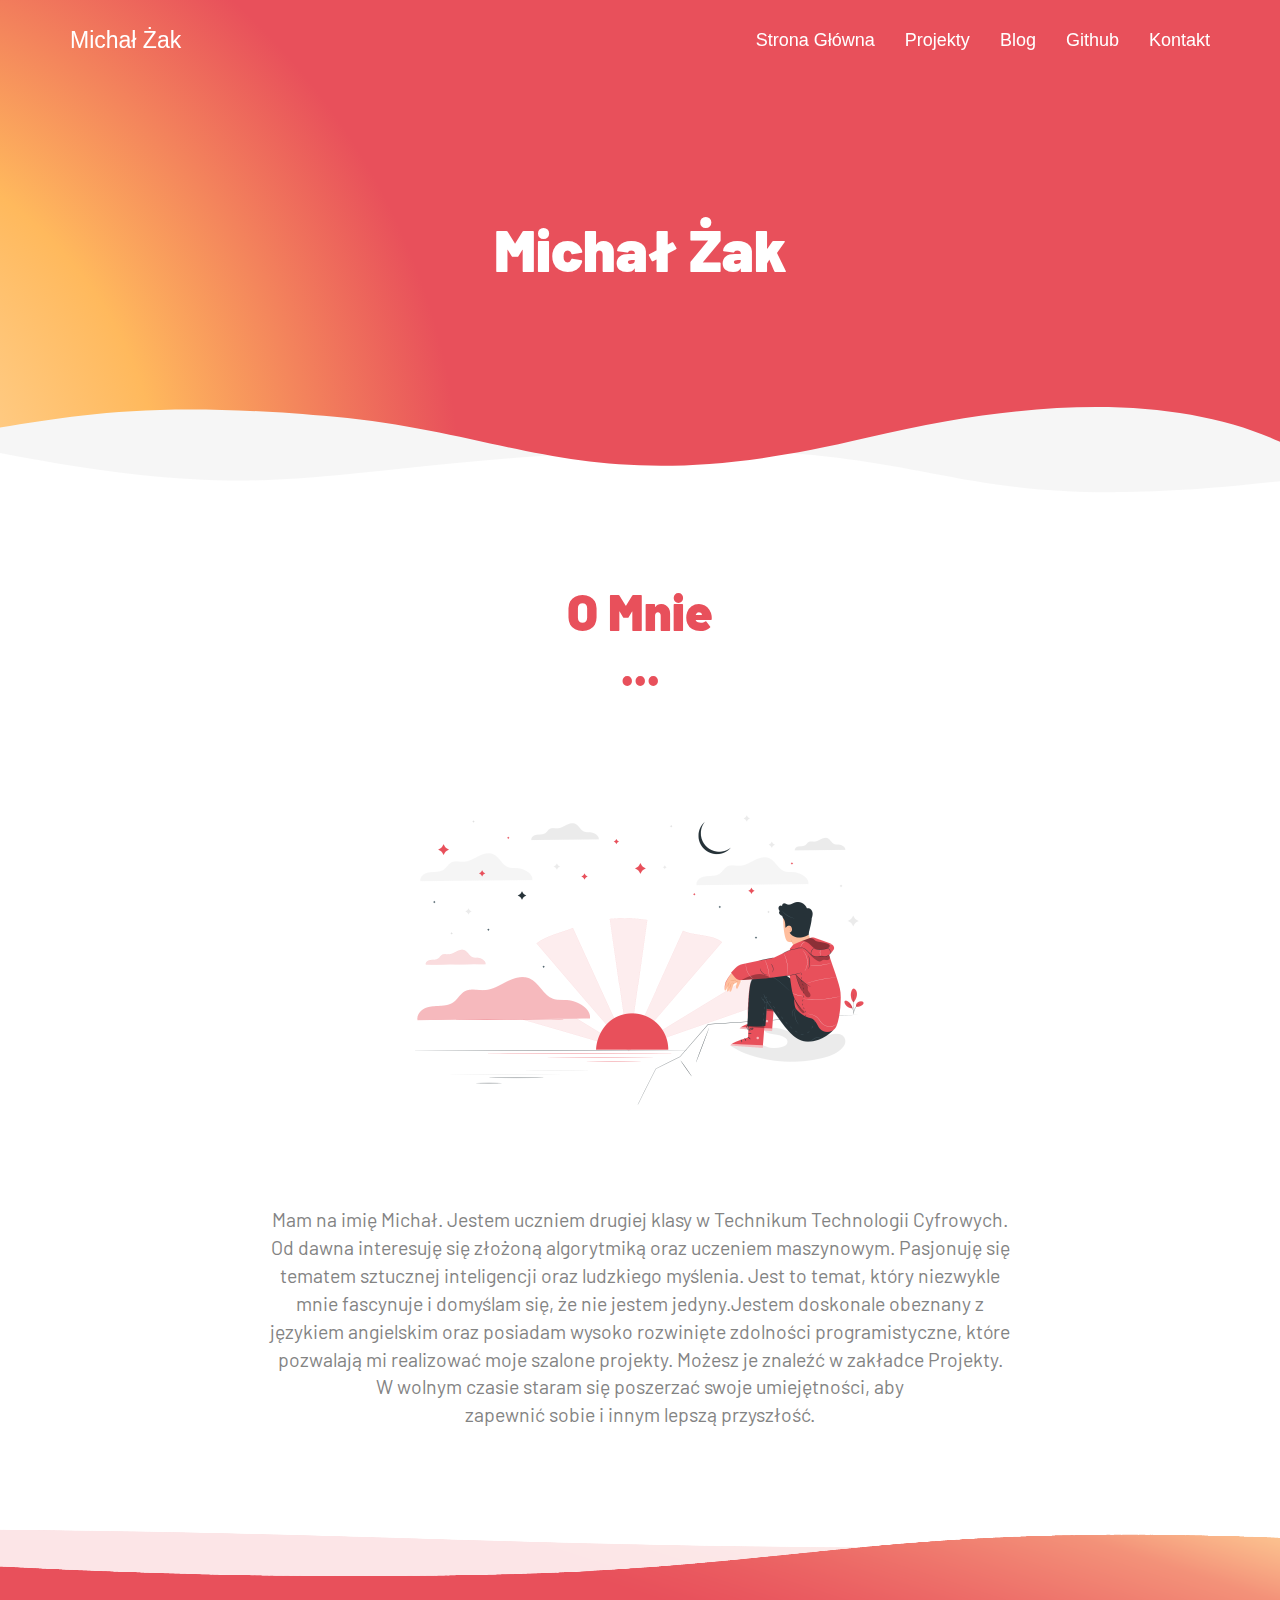
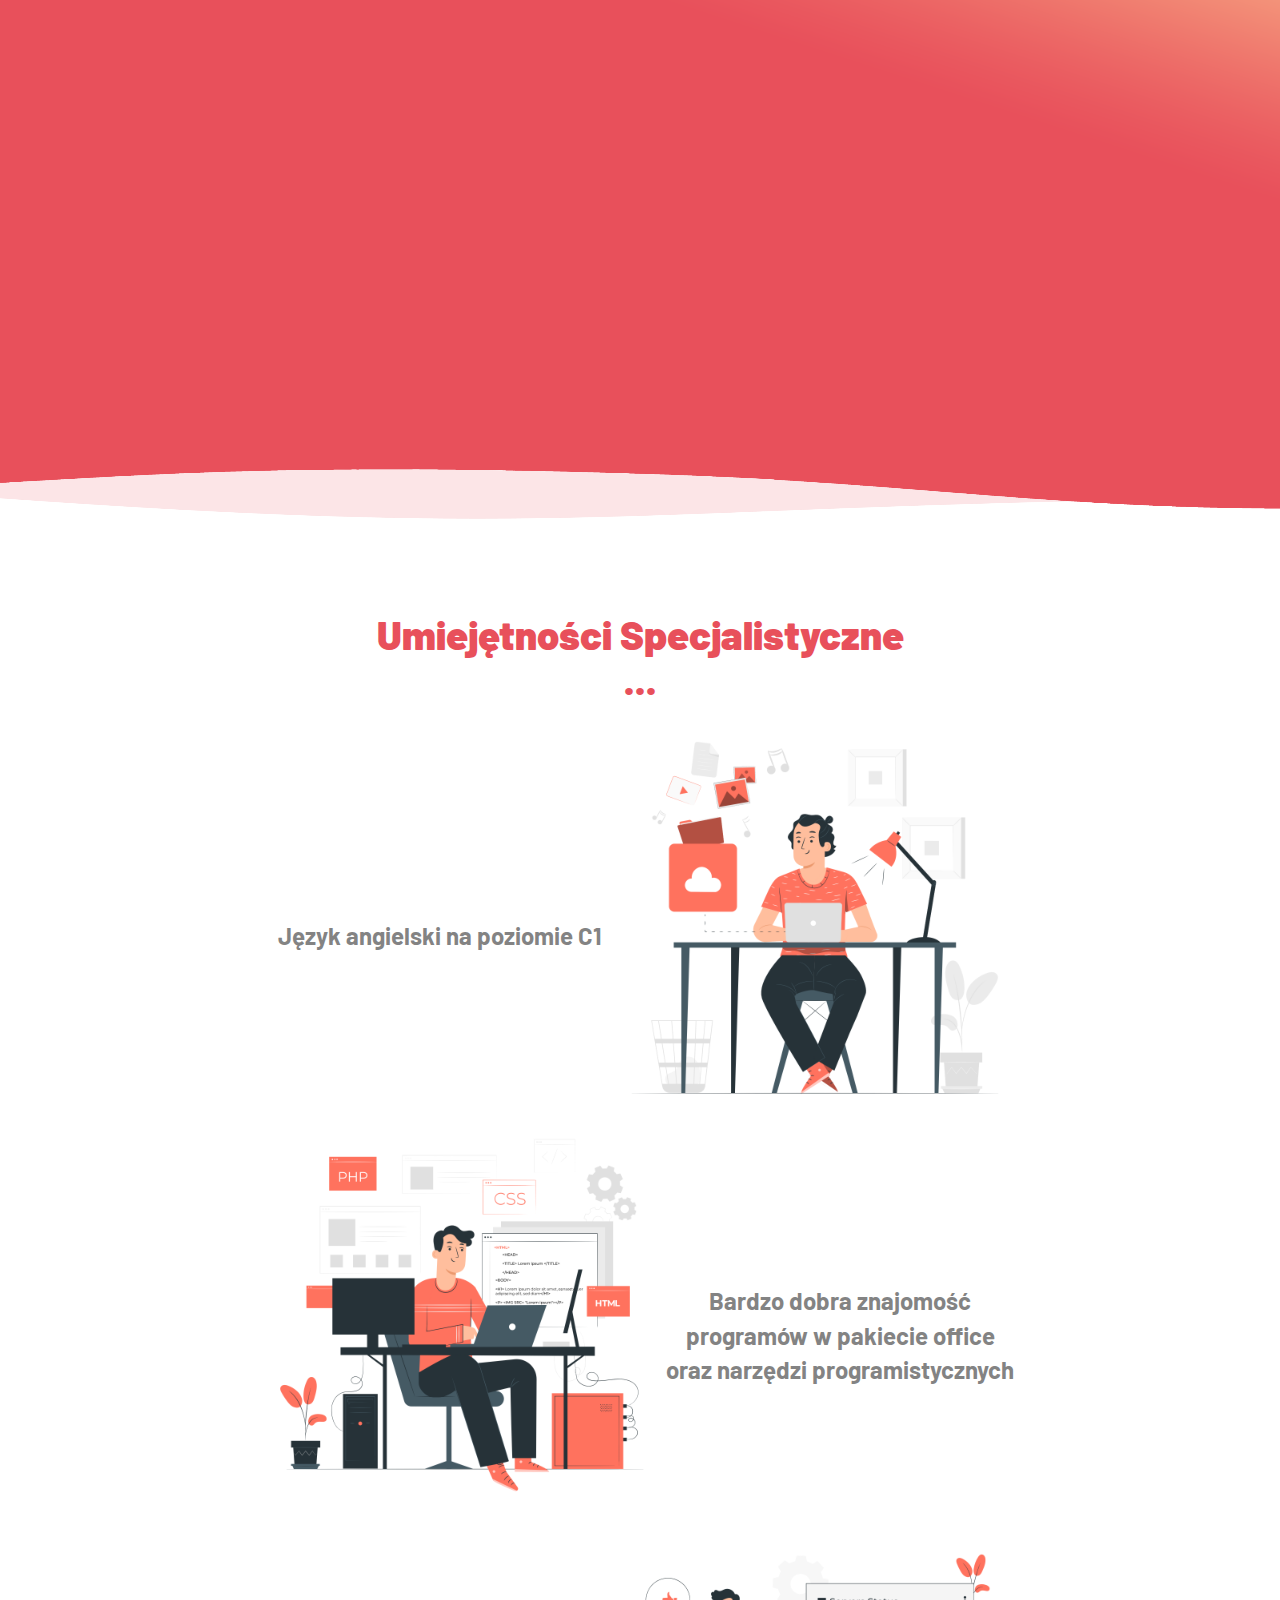
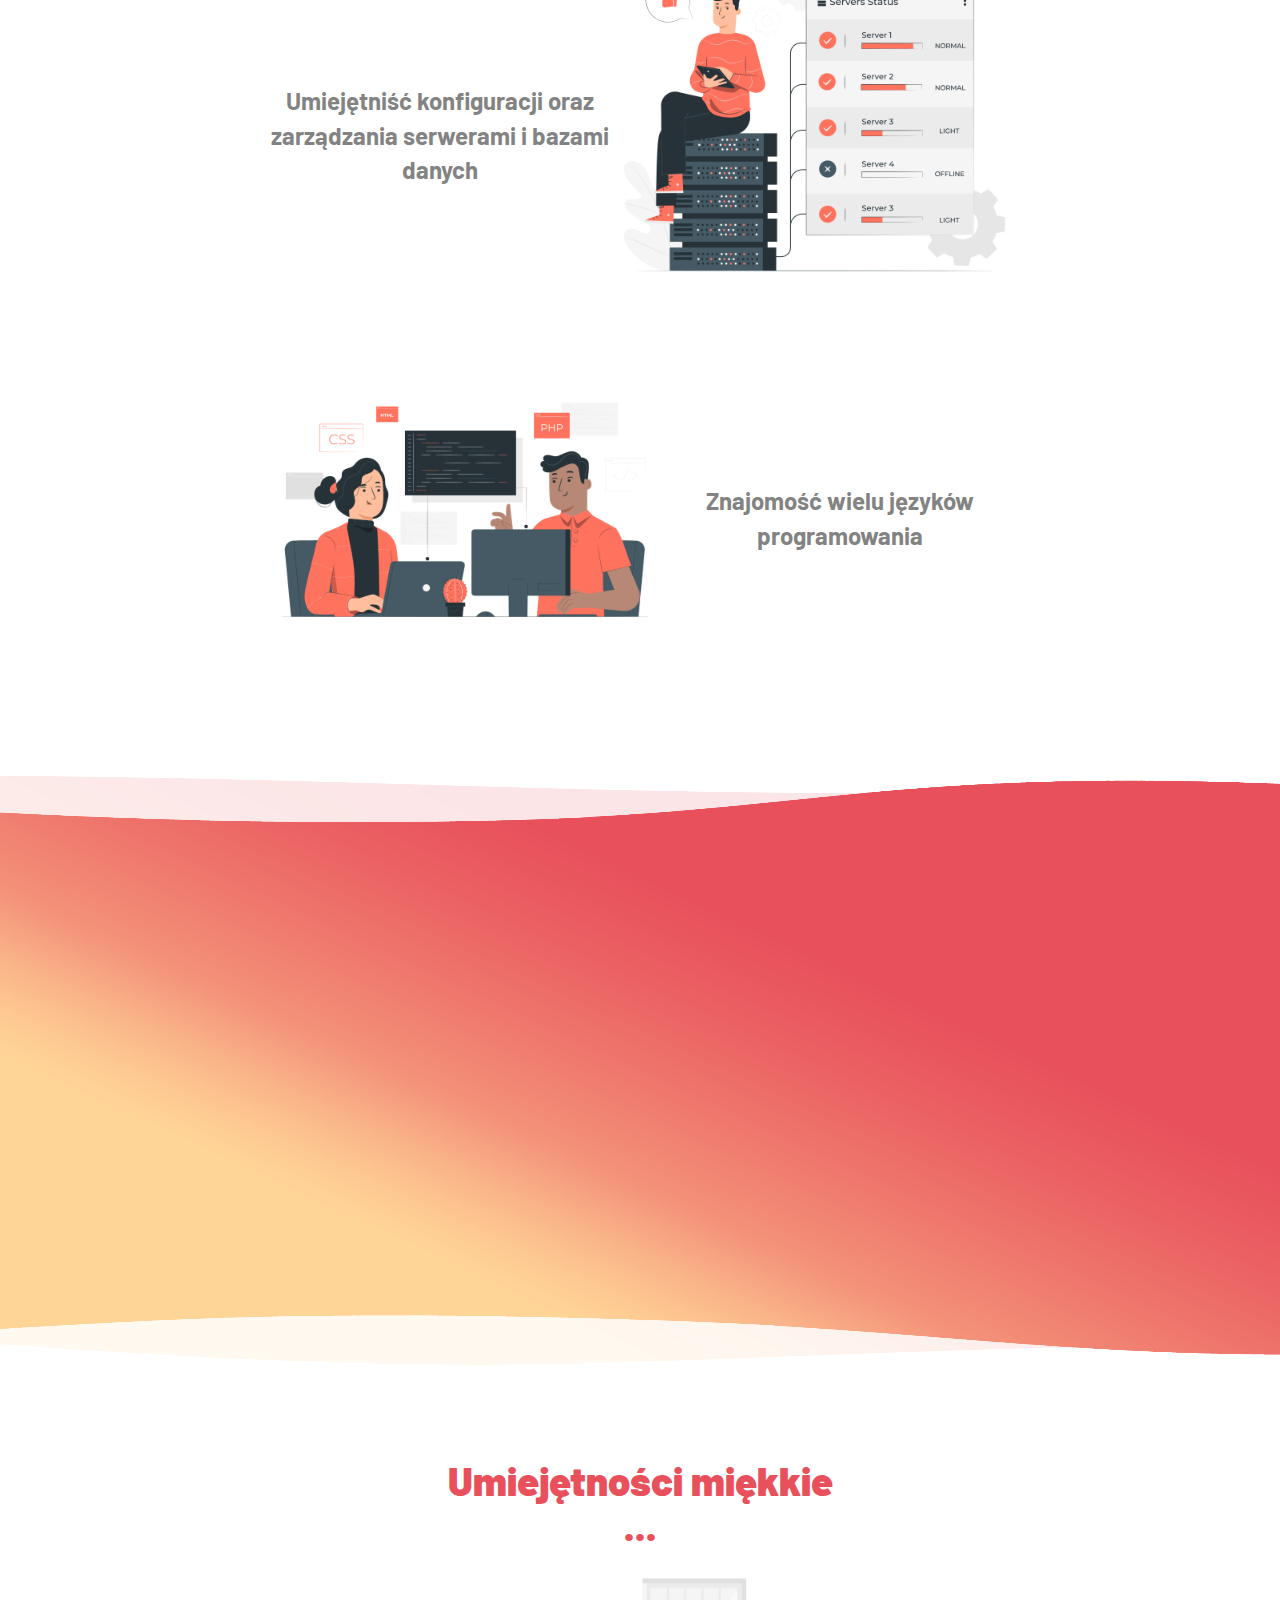
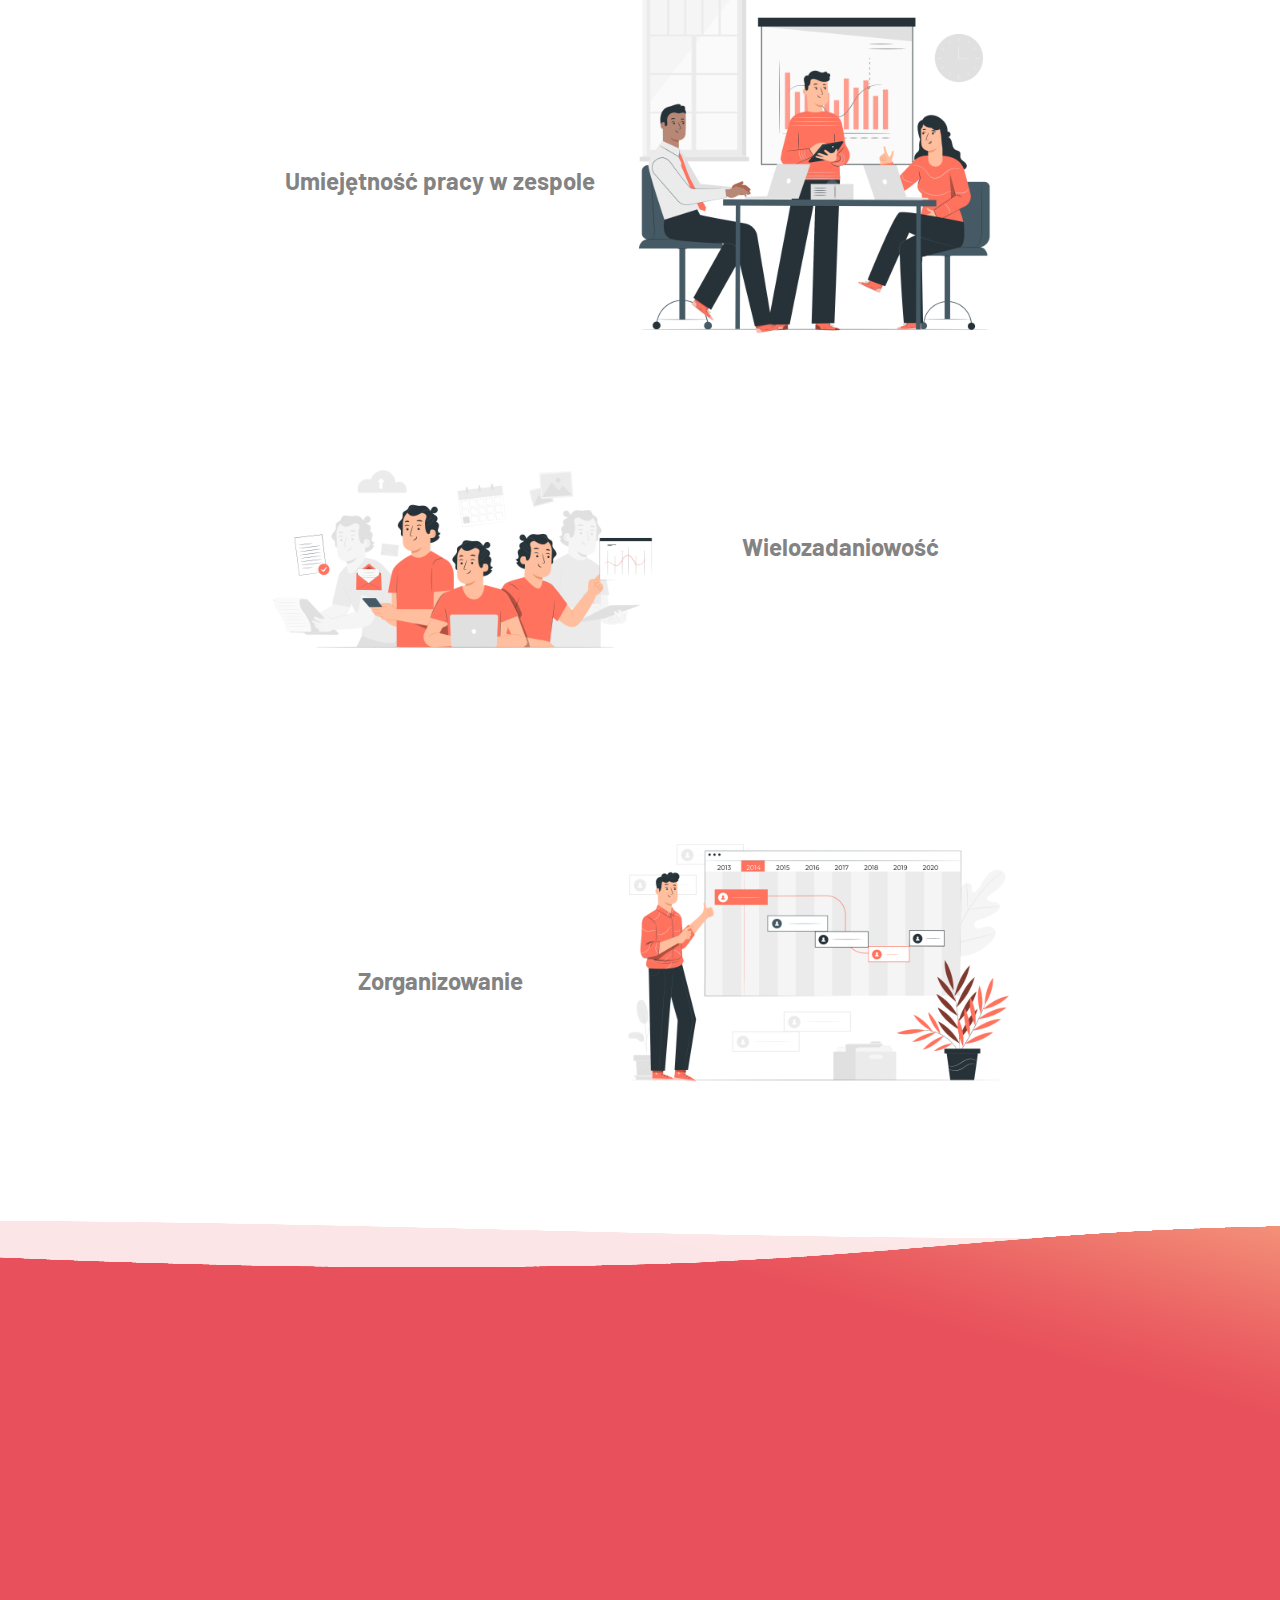
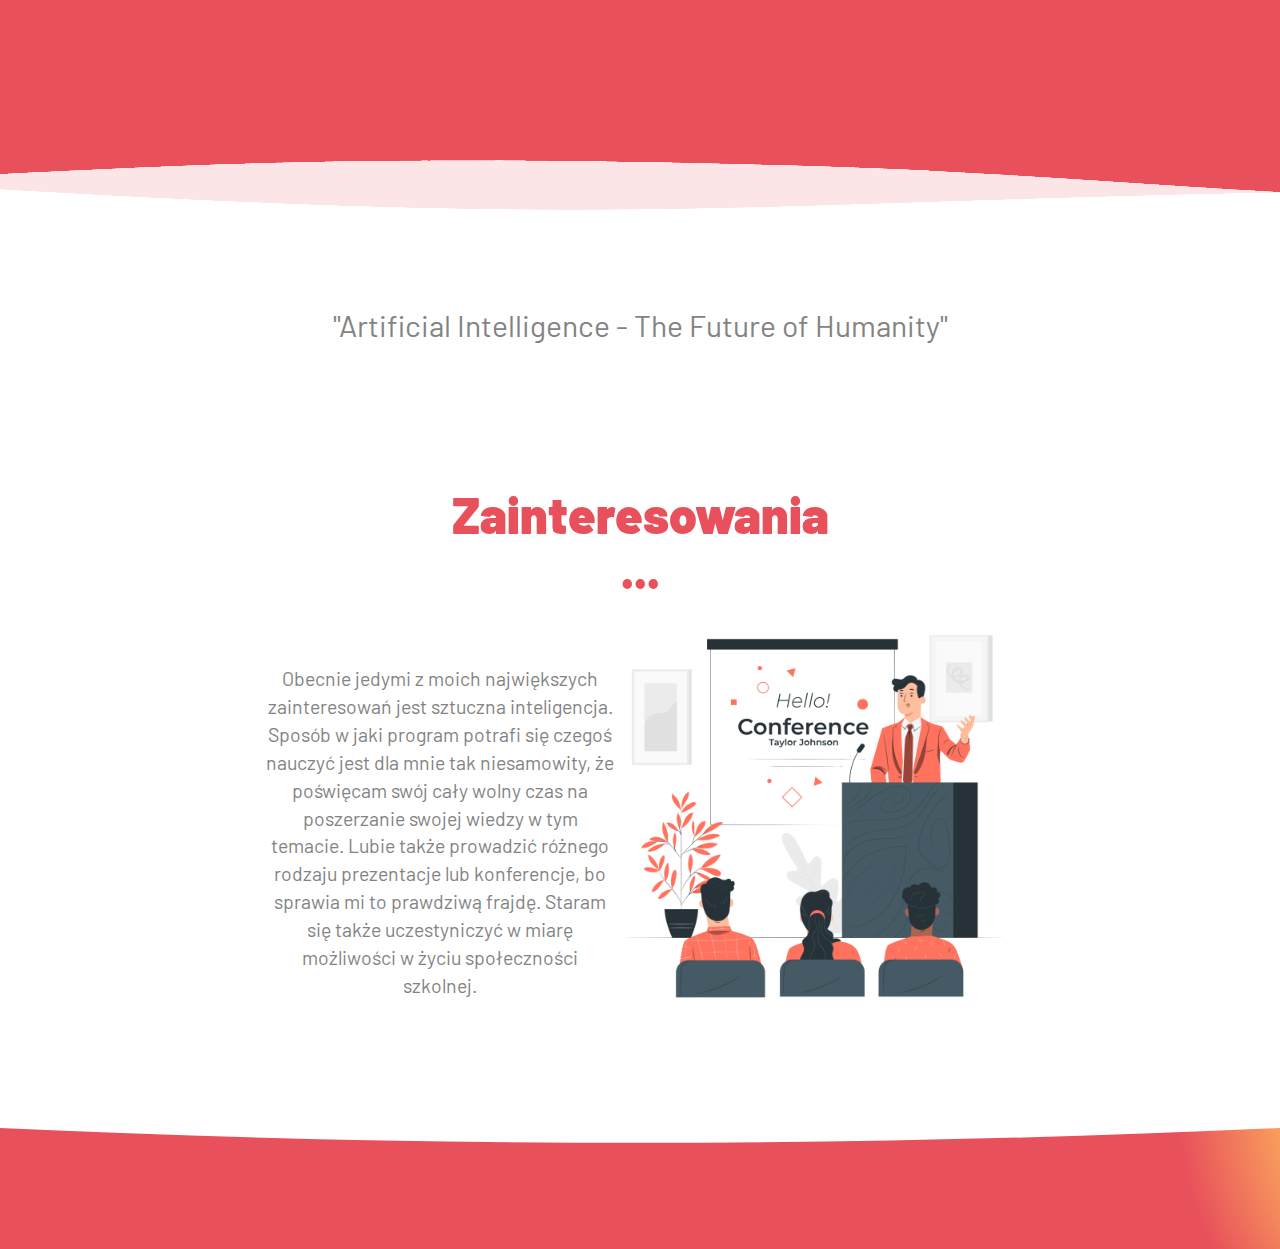
==== index.html @ 535baadd "Website" ====
<!DOCTYPE html>
<html lang = "pl">
  <head>
    <meta charset = "UTF-8">
    <meta content = "Michał Żak" name = "author">
    <meta content = "notranslate" name = "google" />
    <meta content = "description" name = "description">
    <meta content = "IE=edge" http-equiv = "X-UA-Compatible">
    <meta content = "no" name = "msapplication-tap-highlight">
    <meta content = "width=device-width,initial-scale=1" name = "viewport"> 
    
    <link rel = "stylesheet" href = "">
    <link rel = "icon" href = "./assets/ICON.png">
    <link rel = "stylesheet" href = "./Styles.css" >

    <title>Michał Żak</title>
  </head>

  <body> 
    <header>
      <nav class = "navbar navbar-default active"> 
        <div class = "container"> <div class = "navbar-header"> <a class = "navbar-brand" href = "./index.html">Michał Żak</a> </div>
          <div class = "collapse navbar-collapse" id = "navbar-collapse">
            <ul class = "nav navbar-nav navbar-right">
              <li><a href = "./index.html">Strona Główna</a></li>
              <li><a href = "./projects.html">Projekty</a></li>              
              <li><a href = "./blog.html">Blog</a></li>
              <li><a href = "https://github.com/MichalZak17">Github</a></li>
              <li><a href = "./contact.html">Kontakt</a></li>
            </ul>
          </div> 
        </div>
      </nav>
    </header>

    <div class = "hero-full-container background-image-container white-text-container">
      <div class = "container">
        <div class = "row">
          <div class = "col-xs-12">
            <h1 style = "font-family:barlow; font-style:light;">Michał Żak</h1>          
          </div>
        </div>
      </div>
    </div>

    <div class = "section-container">
      <div class = "container">
        <div class = "row">
          <div class = "col-xs-12 col-md-8 col-md-offset-2">
            <div class = "text-center">
              <h2 style = "font-family:barlow; font-size:50px;">O Mnie</h2>

                <img align = "center" height="500" width = "500" src = "./assets/IMG-04.png">

              <p style = "font-family:barlow; font-size:19.5px;">
                Mam na imię Michał. Jestem uczniem drugiej klasy w Technikum Technologii Cyfrowych. 
                Od dawna interesuję się złożoną algorytmiką oraz uczeniem maszynowym. Pasjonuję się
                tematem sztucznej inteligencji oraz ludzkiego myślenia. Jest to temat, który niezwykle
                mnie fascynuje i domyślam się, że nie jestem jedyny.Jestem doskonale obeznany z językiem 
                angielskim oraz posiadam wysoko rozwinięte zdolności programistyczne, które pozwalają mi
                realizować moje szalone projekty. Możesz je znaleźć w zakładce Projekty.
                <br>W wolnym czasie staram się poszerzać swoje umiejętności, aby<br>zapewnić sobie i innym
                lepszą przyszłość.
              </p><br>
              
            </div>
          </div>
        </div>
      </div>
    </div>

    <img height="600" width = "2500"  src = "./assets/IMG-15.png">

    <div class = "section-container">
      <div class = "container">
        <div class = "row">
          <div class = "col-xs-12 col-md-8 col-md-offset-2">
            <div class = "text-center">
              <h2 style = "font-family:barlow; font-size:40px;">Umiejętności Specjalistyczne</h2>
              <img align = "right" height="400" width = "400" src = "./assets/IMG-06.png">
              <p align = "center" style = "font-family:barlow; font-size:24px;"> <br><br><br><br><br><br><b>Język angielski na poziomie C1</b></p>

              <img align = "left" height="400" width = "400" src = "./assets/IMG-07.png">
              <p align = "center" style = "font-family:barlow; font-size:24px;"> <br><br><br><br><br><br><br><br><br><b>Bardzo dobra znajomość
                programów w pakiecie office oraz narzędzi programistycznych</b></p>    

              <img align = "right" height="400" width = "400" src = "./assets/IMG-08.png">
              <p align = "center" style = "font-family:barlow; font-size:24px;"> <br><br><br><br><br><br><br><br><b>
                Umiejętniść konfiguracji oraz zarządzania serwerami i bazami danych</b></p>  

              <img align = "left" height="400" width = "400" src = "./assets/IMG-09.png">
              <p align = "center" style = "font-family:barlow; font-size:24px;"> <br><br><br><br><br><br><br><br><b>
                Znajomość wielu języków programowania</b></p> 
            </div>
          </div>
        </div>
      </div>
    </div>

    <img height="600" width = "2500"  src = "./assets/IMG-14.png">

    <div class = "section-container">
      <div class = "container">
        <div class = "row">
          <div class = "col-xs-12 col-md-8 col-md-offset-2">
            <div class = "text-center">
              <h2 style = "font-family:barlow; font-size:40px;">Umiejętności miękkie</h2>
              <img align = "right" height="400" width = "400" src = "./assets/IMG-10.png">
              <p align = "center" style = "font-family:barlow; font-size:24px;"> <br><br><br><br><br><br><b>Umiejętność pracy w zespole</b></p>

              <img align = "left" height="400" width = "400" src = "./assets/IMG-11.png">
              <p align = "center" style = "font-family:barlow; font-size:24px;"> <br><br><br><br><br><br><br><br><br><b>Wielozadaniowość</b></p>    

              <img align = "right" height="400" width = "400" src = "./assets/IMG-12.png">
              <p align = "center" style = "font-family:barlow; font-size:24px;"> <br><br><br><br><br><br><br><br><br><br><br><b>
                Zorganizowanie</b></p>
            </div>
          </div>
        </div>
      </div>
    </div>


  <img height="600" width = "3000"  src = "./assets/IMG-15.png">
<!--
  <div class = "section-container">
    <div class = "container">
      <div class = "row">      
          <div class = "col-xs-12">
            
            <div id = "carousel-example-generic" class = "carousel carousel-fade slide" data-ride = "carousel">                
                <div class = "carousel-inner" role = "listbox">
                    <div class = "item">
                        <img class = "img-responsive" src = "./assets/IMG-01.png" alt = "First slide">
                        <div class = "carousel-caption card-shadow reveal"> <h3 style = "font-family:barlow; font-style:light;">Poradniki</h3>                          
                          <p style = "font-family:barlow; font-style:light;"></p>                          
                          <p style = "font-family:barlow; font-style:light;"> Pozostałe rozwiązania i sposoby dzięki, którym zostały rozwiązane problemy będą się sukcesywnie i regularnie pojawiać w przyszłości. </p>
                          <a style = "font-family:barlow; font-style:light;" href = "./Project.html" class = "btn btn-primary" title = "">
                            Projekt
                          </a>
                        </div>
                    </div>
                    <div class = "item active">
                        <img class="img-responsive" src = "./assets/IMG-02.png" alt = "Second slide">
                        <div class="carousel-caption card-shadow reveal"> <h3 style = "font-family:barlow; font-style:light;">Status Prac</h3>
                          <p style = "font-family:barlow; font-style:light;">
                            Aby umożliwić bierzące sprawdzanie stanu prac nad projektem oraz przyszłe aktualizacje sugeruje wejść w zakładkę Status. Posiada ona wiele wartościowych informacji na temat bierzących prac nad systemem.
                          </p>                          
                          <p style = "font-family:barlow; font-style:light;">
                            We wspomnianej przeze mnie zakładce znajduje się także rozpiska wszystkich aktualizacji, które zostały już wydane jak i przyszłych planowanych.
                          </p>
                          <a style = "font-family:barlow; font-style:light;" href = "./Status.html" class = "btn btn-primary" title = "">
                            Status
                          </a>
                        </div>
                    </div>
                </div>               
            </div>           
          </div>          
        </div>      
    </div>
  </div>
-->
  <p align = "center" style = "font-family:barlow; font-size:30px;"><br><br>"Artificial Intelligence - The Future of Humanity"<br><br></p>

  <div class = "section-container">
    <div class = "container">
      <div class = "row">
        <div class = "col-xs-12 col-md-8 col-md-offset-2">
          <div class = "text-center">
            <h2 style = "font-family:barlow; font-size:50px;">Zainteresowania</h2>

              <img style="float: right;" align = "right" height="400" width = "400" src = "./assets/IMG-17.png">

            <p align = "center" style = "font-family:barlow; font-size:19.5px;">
              <br><br>Obecnie jedymi z moich największych zainteresowań jest sztuczna inteligencja. Sposób
              w jaki program potrafi się czegoś nauczyć jest dla mnie tak niesamowity, że poświęcam
              swój cały wolny czas na poszerzanie swojej wiedzy w tym temacie. Lubie także prowadzić
              różnego rodzaju prezentacje lub konferencje, bo sprawia mi to prawdziwą frajdę. Staram
              się także uczestyniczyć w miarę możliwości w życiu społeczności szkolnej.
              
            </p><br>            
          </div>
        </div>
      </div>
    </div>
  </div>
<!--
  <div class = "section-container">
    <div class = "container text-center">
      <div class = "row section-container-spacer">
        <div class = "col-xs-12 col-md-12">
          <h2 style = "font-family:barlow; font-style:light;">O Autorze</h2>
          
        </div>  
      </div>      
          <img align = "center" height="550" width = "550" src="./assets/IMG-03.png" alt="" class="reveal img-responsive reveal-content image-center">
          <h3 style = "font-family:barlow; font-size:30px;">Michał Żak</h3>
          <h4 style = "font-size:22px;">Developer</h4>
          <p style = "font-family:barlow; font-size:19px;">Nazywam się Michał Żak. Chodzę do Technikum Technologii Cyfrowych, a konkretnie do klasy drugiej o profilu aplikacje mobilne i Internet rzeczy i od bardzo dawna interesuję się złożoną algorytmiką oraz w pełni zautomatyzowanym uczeniem maszynowym oraz sztuczną inteligencją w pełnym tego słowa znaczeniu. Jest to temat, który niezwykle mnie fascynuje i domyślam się, że nie jestem jedyny.</p>
          
    </div>
  </div>
-->
<script>
  document.addEventListener("DOMContentLoaded", function (event) {
    navbarFixedTopAnimation();
  });
</script>

<footer class="footer-container white-text-container">
  <div class="container">
    <div class="row">     
      <div class="col-xs-12">

        <div class="row">
          <div class="col-xs-12 col-sm-7">            
            </div>
          </div>
        </div>    
      </div>
    </div>
</footer>

<script>
  document.addEventListener("DOMContentLoaded", function (event) {
    navActivePage();
    scrollRevelation('.reveal');
  });
</script> <script type="text/javascript" src="./Scripts.js"></script></body>
</html>
---- Styles.css ----
@import url(https://fonts.googleapis.com/css2?family=Barlow&display=swap);/*!
 * Bootstrap v3.3.7 (http://getbootstrap.com)
 * Copyright 2011-2016 Twitter, Inc.
 * Licensed under MIT (https://github.com/twbs/bootstrap/blob/master/LICENSE)
 */
/*! normalize.css v3.0.3 | MIT License | github.com/necolas/normalize.css */html{font-family:sans-serif;-ms-text-size-adjust:100%;-webkit-text-size-adjust:100%}body{margin:0}article,aside,details,figcaption,figure,footer,header,hgroup,main,menu,nav,section,summary{display:block}audio,canvas,progress,video{display:inline-block;vertical-align:baseline}audio:not([controls]){display:none;height:0}[hidden],template{display:none}a{background-color:transparent}a:active,a:hover{outline:0}abbr[title]{border-bottom:1px dotted}b,strong{font-weight:700}dfn{font-style:italic}h1{font-size:2em;margin:.67em 0}mark{background:#ff0;color:#000}small{font-size:80%}sub,sup{font-size:75%;line-height:0;position:relative;vertical-align:baseline}sup{top:-.5em}sub{bottom:-.25em}img{border:0}svg:not(:root){overflow:hidden}figure{margin:1em 40px}hr{box-sizing:content-box;height:0}pre{overflow:auto}code,kbd,pre,samp{font-family:monospace,monospace;font-size:1em}button,input,optgroup,select,textarea{color:inherit;font:inherit;margin:0}button{overflow:visible}button,select{text-transform:none}button,html input[type=button],input[type=reset],input[type=submit]{-webkit-appearance:button;cursor:pointer}button[disabled],html input[disabled]{cursor:default}button::-moz-focus-inner,input::-moz-focus-inner{border:0;padding:0}input{line-height:normal}input[type=checkbox],input[type=radio]{box-sizing:border-box;padding:0}input[type=number]::-webkit-inner-spin-button,input[type=number]::-webkit-outer-spin-button{height:auto}input[type=search]{-webkit-appearance:textfield;box-sizing:content-box}input[type=search]::-webkit-search-cancel-button,input[type=search]::-webkit-search-decoration{-webkit-appearance:none}fieldset{border:1px solid silver;margin:0 2px;padding:.35em .625em .75em}textarea{overflow:auto}optgroup{font-weight:700}table{border-collapse:collapse;border-spacing:0}td,th{padding:0}

/*! Source: https://github.com/h5bp/html5-boilerplate/blob/master/src/css/main.css */@media print{*,:after,:before{background:transparent!important;color:#000!important;box-shadow:none!important;text-shadow:none!important}a,a:visited{text-decoration:underline}a[href]:after{content:" (" attr(href) ")"}abbr[title]:after{content:" (" attr(title) ")"}a[href^="#"]:after,a[href^="javascript:"]:after{content:""}blockquote,pre{border:1px solid #999;page-break-inside:avoid}thead{display:table-header-group}img,tr{page-break-inside:avoid}img{max-width:100%!important}h2,h3,p{orphans:3;widows:3}h2,h3{page-break-after:avoid}.navbar{display:none}.btn>.caret,.dropup>.btn>.caret{border-top-color:#000!important}.label{border:1px solid #000}.table{border-collapse:collapse!important}.table td,.table th{background-color:#fff!important}.table-bordered td,.table-bordered th{border:1px solid #ddd!important}}*,:after,:before{-webkit-box-sizing:border-box;-moz-box-sizing:border-box;box-sizing:border-box}html{font-size:10px;-webkit-tap-highlight-color:transparent}body{font-family:Hind Siliguri,Helvetica,Arial,sans-serif;font-size:18px;line-height:1.42857;color:#838383;background-color:#fff}button,input,select,textarea{font-family:inherit;font-size:inherit;line-height:inherit}a{color:#e8505b;text-decoration:none}a:focus,a:hover{color:#e8505b;text-decoration:underline}a:focus{outline:5px auto -webkit-focus-ring-color;outline-offset:-2px}figure{margin:0}img{vertical-align:middle}.img-responsive{display:block;max-width:100%;height:auto}.img-rounded{border-radius:4px}.img-thumbnail{padding:4px;line-height:1.42857;background-color:#e8505b;border:1px solid #ddd;border-radius:2px;-webkit-transition:all .2s ease-in-out;-o-transition:all .2s ease-in-out;transition:all .2s ease-in-out;display:inline-block;max-width:100%;height:auto}.img-circle{border-radius:50%}hr{margin-top:25px;margin-bottom:25px;border:0;border-top:1px solid #eee}.sr-only{position:absolute;width:1px;height:1px;margin:-1px;padding:0;overflow:hidden;clip:rect(0,0,0,0);border:0}.sr-only-focusable:active,.sr-only-focusable:focus{position:static;width:auto;height:auto;margin:0;overflow:visible;clip:auto}[role=button]{cursor:pointer}.h1,.h2,.h3,.h4,.h5,.h6,h1,h2,h3,h4,h5,h6{font-family:Martel,Times New Roman,Times,serif;font-weight:900;line-height:1.1;color:#e8505b}.h1 .small,.h1 small,.h2 .small,.h2 small,.h3 .small,.h3 small,.h4 .small,.h4 small,.h5 .small,.h5 small,.h6 .small,.h6 small,h1 .small,h1 small,h2 .small,h2 small,h3 .small,h3 small,h4 .small,h4 small,h5 .small,h5 small,h6 .small,h6 small{font-weight:400;line-height:1;color:#777}.h1,.h2,.h3,h1,h2,h3{margin-top:25px;margin-bottom:12.5px}.h1 .small,.h1 small,.h2 .small,.h2 small,.h3 .small,.h3 small,h1 .small,h1 small,h2 .small,h2 small,h3 .small,h3 small{font-size:65%}.h4,.h5,.h6,h4,h5,h6{margin-top:12.5px;margin-bottom:12.5px}.h4 .small,.h4 small,.h5 .small,.h5 small,.h6 .small,.h6 small,h4 .small,h4 small,h5 .small,h5 small,h6 .small,h6 small{font-size:75%}.h1,h1{font-size:59px}.h2,h2{font-size:31px}.h3,h3{font-size:24px}.h4,.h5,h4,h5{font-size:18px}.h6,h6{font-size:16px}p{margin:0 0 12.5px}.lead{margin-bottom:25px;font-size:20px;font-weight:300;line-height:1.4}@media (min-width:768px){.lead{font-size:27px}}.small,small{font-size:77%}.mark,mark{background-color:#fcf8e3;padding:.2em}.text-left{text-align:left}.text-right{text-align:right}.text-center{text-align:center}.text-justify{text-align:justify}.text-nowrap{white-space:nowrap}.text-lowercase{text-transform:lowercase}.initialism,.text-uppercase{text-transform:uppercase}.text-capitalize{text-transform:capitalize}.text-muted{color:#777}.text-primary{color:#e8505b}a.text-primary:focus,a.text-primary:hover{color:#e8505b}.text-success{color:#fff}a.text-success:focus,a.text-success:hover{color:#e6e6e6}.text-info{color:#31708f}a.text-info:focus,a.text-info:hover{color:#245269}.text-warning{color:#8a6d3b}a.text-warning:focus,a.text-warning:hover{color:#66512c}.text-danger{color:#fff}a.text-danger:focus,a.text-danger:hover{color:#e6e6e6}.bg-primary{color:#fff;background-color:#e8505b}a.bg-primary:focus,a.bg-primary:hover{background-color:#e8505b}.bg-success{background-color:#08005f}a.bg-success:focus,a.bg-success:hover{background-color:#04002c}.bg-info{background-color:#d9edf7}a.bg-info:focus,a.bg-info:hover{background-color:#afd9ee}.bg-warning{background-color:#fcf8e3}a.bg-warning:focus,a.bg-warning:hover{background-color:#f7ecb5}.bg-danger{background-color:#ca044b}a.bg-danger:focus,a.bg-danger:hover{background-color:#980338}.page-header{padding-bottom:11.5px;margin:50px 0 25px;border-bottom:1px solid #eee}ol,ul{margin-top:0;margin-bottom:12.5px}ol ol,ol ul,ul ol,ul ul{margin-bottom:0}.list-inline,.list-unstyled{padding-left:0;list-style:none}.list-inline{margin-left:-5px}.list-inline>li{display:inline-block;padding-left:5px;padding-right:5px}dl{margin-top:0;margin-bottom:25px}dd,dt{line-height:1.42857}dt{font-weight:700}dd{margin-left:0}.dl-horizontal dd:after,.dl-horizontal dd:before{content:" ";display:table}.dl-horizontal dd:after{clear:both}@media (min-width:768px){.dl-horizontal dt{float:left;width:160px;clear:left;text-align:right;overflow:hidden;text-overflow:ellipsis;white-space:nowrap}.dl-horizontal dd{margin-left:180px}}abbr[data-original-title],abbr[title]{cursor:help;border-bottom:1px dotted #777}.initialism{font-size:90%}blockquote{padding:12.5px 25px;margin:0 0 25px;font-size:22.5px;border-left:5px solid #eee}blockquote ol:last-child,blockquote p:last-child,blockquote ul:last-child{margin-bottom:0}blockquote .small,blockquote footer,blockquote small{display:block;font-size:80%;line-height:1.42857;color:#777}blockquote .small:before,blockquote footer:before,blockquote small:before{content:"\2014   \A0"}.blockquote-reverse,blockquote.pull-right{padding-right:15px;padding-left:0;border-right:5px solid #eee;border-left:0;text-align:right}.blockquote-reverse .small:before,.blockquote-reverse footer:before,.blockquote-reverse small:before,blockquote.pull-right .small:before,blockquote.pull-right footer:before,blockquote.pull-right small:before{content:""}.blockquote-reverse .small:after,.blockquote-reverse footer:after,.blockquote-reverse small:after,blockquote.pull-right .small:after,blockquote.pull-right footer:after,blockquote.pull-right small:after{content:"\A0   \2014"}address{margin-bottom:25px;font-style:normal;line-height:1.42857}code,kbd,pre,samp{font-family:Menlo,Monaco,Consolas,Courier New,monospace}code{color:#c7254e;background-color:#f9f2f4}code,kbd{padding:2px 4px;font-size:90%;border-radius:2px}kbd{color:#fff;background-color:#333;box-shadow:inset 0 -1px 0 rgba(0,0,0,.25)}kbd kbd{padding:0;font-size:100%;font-weight:700;box-shadow:none}pre{display:block;padding:12px;margin:0 0 12.5px;font-size:17px;line-height:1.42857;word-break:break-all;word-wrap:break-word;color:#333;background-color:#f5f5f5;border:1px solid #ccc;border-radius:2px}pre code{padding:0;font-size:inherit;color:inherit;white-space:pre-wrap;background-color:transparent;border-radius:0}.pre-scrollable{max-height:340px;overflow-y:scroll}.container{margin-right:auto;margin-left:auto;padding-left:15px;padding-right:15px}.container:after,.container:before{content:" ";display:table}.container:after{clear:both}@media (min-width:768px){.container{width:750px}}@media (min-width:992px){.container{width:970px}}@media (min-width:1200px){.container{width:1170px}}.container-fluid{margin-right:auto;margin-left:auto;padding-left:15px;padding-right:15px}.container-fluid:after,.container-fluid:before{content:" ";display:table}.container-fluid:after{clear:both}.row{margin-left:-15px;margin-right:-15px}.row:after,.row:before{content:" ";display:table}.row:after{clear:both}.col-lg-1,.col-lg-2,.col-lg-3,.col-lg-4,.col-lg-5,.col-lg-6,.col-lg-7,.col-lg-8,.col-lg-9,.col-lg-10,.col-lg-11,.col-lg-12,.col-md-1,.col-md-2,.col-md-3,.col-md-4,.col-md-5,.col-md-6,.col-md-7,.col-md-8,.col-md-9,.col-md-10,.col-md-11,.col-md-12,.col-sm-1,.col-sm-2,.col-sm-3,.col-sm-4,.col-sm-5,.col-sm-6,.col-sm-7,.col-sm-8,.col-sm-9,.col-sm-10,.col-sm-11,.col-sm-12,.col-xs-1,.col-xs-2,.col-xs-3,.col-xs-4,.col-xs-5,.col-xs-6,.col-xs-7,.col-xs-8,.col-xs-9,.col-xs-10,.col-xs-11,.col-xs-12{position:relative;min-height:1px;padding-left:15px;padding-right:15px}.col-xs-1,.col-xs-2,.col-xs-3,.col-xs-4,.col-xs-5,.col-xs-6,.col-xs-7,.col-xs-8,.col-xs-9,.col-xs-10,.col-xs-11,.col-xs-12{float:left}.col-xs-1{width:8.33333%}.col-xs-2{width:16.66667%}.col-xs-3{width:25%}.col-xs-4{width:33.33333%}.col-xs-5{width:41.66667%}.col-xs-6{width:50%}.col-xs-7{width:58.33333%}.col-xs-8{width:66.66667%}.col-xs-9{width:75%}.col-xs-10{width:83.33333%}.col-xs-11{width:91.66667%}.col-xs-12{width:100%}.col-xs-pull-0{right:auto}.col-xs-pull-1{right:8.33333%}.col-xs-pull-2{right:16.66667%}.col-xs-pull-3{right:25%}.col-xs-pull-4{right:33.33333%}.col-xs-pull-5{right:41.66667%}.col-xs-pull-6{right:50%}.col-xs-pull-7{right:58.33333%}.col-xs-pull-8{right:66.66667%}.col-xs-pull-9{right:75%}.col-xs-pull-10{right:83.33333%}.col-xs-pull-11{right:91.66667%}.col-xs-pull-12{right:100%}.col-xs-push-0{left:auto}.col-xs-push-1{left:8.33333%}.col-xs-push-2{left:16.66667%}.col-xs-push-3{left:25%}.col-xs-push-4{left:33.33333%}.col-xs-push-5{left:41.66667%}.col-xs-push-6{left:50%}.col-xs-push-7{left:58.33333%}.col-xs-push-8{left:66.66667%}.col-xs-push-9{left:75%}.col-xs-push-10{left:83.33333%}.col-xs-push-11{left:91.66667%}.col-xs-push-12{left:100%}.col-xs-offset-0{margin-left:0}.col-xs-offset-1{margin-left:8.33333%}.col-xs-offset-2{margin-left:16.66667%}.col-xs-offset-3{margin-left:25%}.col-xs-offset-4{margin-left:33.33333%}.col-xs-offset-5{margin-left:41.66667%}.col-xs-offset-6{margin-left:50%}.col-xs-offset-7{margin-left:58.33333%}.col-xs-offset-8{margin-left:66.66667%}.col-xs-offset-9{margin-left:75%}.col-xs-offset-10{margin-left:83.33333%}.col-xs-offset-11{margin-left:91.66667%}.col-xs-offset-12{margin-left:100%}@media (min-width:768px){.col-sm-1,.col-sm-2,.col-sm-3,.col-sm-4,.col-sm-5,.col-sm-6,.col-sm-7,.col-sm-8,.col-sm-9,.col-sm-10,.col-sm-11,.col-sm-12{float:left}.col-sm-1{width:8.33333%}.col-sm-2{width:16.66667%}.col-sm-3{width:25%}.col-sm-4{width:33.33333%}.col-sm-5{width:41.66667%}.col-sm-6{width:50%}.col-sm-7{width:58.33333%}.col-sm-8{width:66.66667%}.col-sm-9{width:75%}.col-sm-10{width:83.33333%}.col-sm-11{width:91.66667%}.col-sm-12{width:100%}.col-sm-pull-0{right:auto}.col-sm-pull-1{right:8.33333%}.col-sm-pull-2{right:16.66667%}.col-sm-pull-3{right:25%}.col-sm-pull-4{right:33.33333%}.col-sm-pull-5{right:41.66667%}.col-sm-pull-6{right:50%}.col-sm-pull-7{right:58.33333%}.col-sm-pull-8{right:66.66667%}.col-sm-pull-9{right:75%}.col-sm-pull-10{right:83.33333%}.col-sm-pull-11{right:91.66667%}.col-sm-pull-12{right:100%}.col-sm-push-0{left:auto}.col-sm-push-1{left:8.33333%}.col-sm-push-2{left:16.66667%}.col-sm-push-3{left:25%}.col-sm-push-4{left:33.33333%}.col-sm-push-5{left:41.66667%}.col-sm-push-6{left:50%}.col-sm-push-7{left:58.33333%}.col-sm-push-8{left:66.66667%}.col-sm-push-9{left:75%}.col-sm-push-10{left:83.33333%}.col-sm-push-11{left:91.66667%}.col-sm-push-12{left:100%}.col-sm-offset-0{margin-left:0}.col-sm-offset-1{margin-left:8.33333%}.col-sm-offset-2{margin-left:16.66667%}.col-sm-offset-3{margin-left:25%}.col-sm-offset-4{margin-left:33.33333%}.col-sm-offset-5{margin-left:41.66667%}.col-sm-offset-6{margin-left:50%}.col-sm-offset-7{margin-left:58.33333%}.col-sm-offset-8{margin-left:66.66667%}.col-sm-offset-9{margin-left:75%}.col-sm-offset-10{margin-left:83.33333%}.col-sm-offset-11{margin-left:91.66667%}.col-sm-offset-12{margin-left:100%}}@media (min-width:992px){.col-md-1,.col-md-2,.col-md-3,.col-md-4,.col-md-5,.col-md-6,.col-md-7,.col-md-8,.col-md-9,.col-md-10,.col-md-11,.col-md-12{float:left}.col-md-1{width:8.33333%}.col-md-2{width:16.66667%}.col-md-3{width:25%}.col-md-4{width:33.33333%}.col-md-5{width:41.66667%}.col-md-6{width:50%}.col-md-7{width:58.33333%}.col-md-8{width:66.66667%}.col-md-9{width:75%}.col-md-10{width:83.33333%}.col-md-11{width:91.66667%}.col-md-12{width:100%}.col-md-pull-0{right:auto}.col-md-pull-1{right:8.33333%}.col-md-pull-2{right:16.66667%}.col-md-pull-3{right:25%}.col-md-pull-4{right:33.33333%}.col-md-pull-5{right:41.66667%}.col-md-pull-6{right:50%}.col-md-pull-7{right:58.33333%}.col-md-pull-8{right:66.66667%}.col-md-pull-9{right:75%}.col-md-pull-10{right:83.33333%}.col-md-pull-11{right:91.66667%}.col-md-pull-12{right:100%}.col-md-push-0{left:auto}.col-md-push-1{left:8.33333%}.col-md-push-2{left:16.66667%}.col-md-push-3{left:25%}.col-md-push-4{left:33.33333%}.col-md-push-5{left:41.66667%}.col-md-push-6{left:50%}.col-md-push-7{left:58.33333%}.col-md-push-8{left:66.66667%}.col-md-push-9{left:75%}.col-md-push-10{left:83.33333%}.col-md-push-11{left:91.66667%}.col-md-push-12{left:100%}.col-md-offset-0{margin-left:0}.col-md-offset-1{margin-left:8.33333%}.col-md-offset-2{margin-left:16.66667%}.col-md-offset-3{margin-left:25%}.col-md-offset-4{margin-left:33.33333%}.col-md-offset-5{margin-left:41.66667%}.col-md-offset-6{margin-left:50%}.col-md-offset-7{margin-left:58.33333%}.col-md-offset-8{margin-left:66.66667%}.col-md-offset-9{margin-left:75%}.col-md-offset-10{margin-left:83.33333%}.col-md-offset-11{margin-left:91.66667%}.col-md-offset-12{margin-left:100%}}@media (min-width:1200px){.col-lg-1,.col-lg-2,.col-lg-3,.col-lg-4,.col-lg-5,.col-lg-6,.col-lg-7,.col-lg-8,.col-lg-9,.col-lg-10,.col-lg-11,.col-lg-12{float:left}.col-lg-1{width:8.33333%}.col-lg-2{width:16.66667%}.col-lg-3{width:25%}.col-lg-4{width:33.33333%}.col-lg-5{width:41.66667%}.col-lg-6{width:50%}.col-lg-7{width:58.33333%}.col-lg-8{width:66.66667%}.col-lg-9{width:75%}.col-lg-10{width:83.33333%}.col-lg-11{width:91.66667%}.col-lg-12{width:100%}.col-lg-pull-0{right:auto}.col-lg-pull-1{right:8.33333%}.col-lg-pull-2{right:16.66667%}.col-lg-pull-3{right:25%}.col-lg-pull-4{right:33.33333%}.col-lg-pull-5{right:41.66667%}.col-lg-pull-6{right:50%}.col-lg-pull-7{right:58.33333%}.col-lg-pull-8{right:66.66667%}.col-lg-pull-9{right:75%}.col-lg-pull-10{right:83.33333%}.col-lg-pull-11{right:91.66667%}.col-lg-pull-12{right:100%}.col-lg-push-0{left:auto}.col-lg-push-1{left:8.33333%}.col-lg-push-2{left:16.66667%}.col-lg-push-3{left:25%}.col-lg-push-4{left:33.33333%}.col-lg-push-5{left:41.66667%}.col-lg-push-6{left:50%}.col-lg-push-7{left:58.33333%}.col-lg-push-8{left:66.66667%}.col-lg-push-9{left:75%}.col-lg-push-10{left:83.33333%}.col-lg-push-11{left:91.66667%}.col-lg-push-12{left:100%}.col-lg-offset-0{margin-left:0}.col-lg-offset-1{margin-left:8.33333%}.col-lg-offset-2{margin-left:16.66667%}.col-lg-offset-3{margin-left:25%}.col-lg-offset-4{margin-left:33.33333%}.col-lg-offset-5{margin-left:41.66667%}.col-lg-offset-6{margin-left:50%}.col-lg-offset-7{margin-left:58.33333%}.col-lg-offset-8{margin-left:66.66667%}.col-lg-offset-9{margin-left:75%}.col-lg-offset-10{margin-left:83.33333%}.col-lg-offset-11{margin-left:91.66667%}.col-lg-offset-12{margin-left:100%}}table{background-color:transparent}caption{padding-top:8px;padding-bottom:8px;color:#777}caption,th{text-align:left}.table{width:100%;max-width:100%;margin-bottom:25px}.table>tbody>tr>td,.table>tbody>tr>th,.table>tfoot>tr>td,.table>tfoot>tr>th,.table>thead>tr>td,.table>thead>tr>th{padding:8px;line-height:1.42857;vertical-align:top;border-top:1px solid #ddd}.table>thead>tr>th{vertical-align:bottom;border-bottom:2px solid #ddd}.table>caption+thead>tr:first-child>td,.table>caption+thead>tr:first-child>th,.table>colgroup+thead>tr:first-child>td,.table>colgroup+thead>tr:first-child>th,.table>thead:first-child>tr:first-child>td,.table>thead:first-child>tr:first-child>th{border-top:0}.table>tbody+tbody{border-top:2px solid #ddd}.table .table{background-color:#fff}.table-condensed>tbody>tr>td,.table-condensed>tbody>tr>th,.table-condensed>tfoot>tr>td,.table-condensed>tfoot>tr>th,.table-condensed>thead>tr>td,.table-condensed>thead>tr>th{padding:5px}.table-bordered,.table-bordered>tbody>tr>td,.table-bordered>tbody>tr>th,.table-bordered>tfoot>tr>td,.table-bordered>tfoot>tr>th,.table-bordered>thead>tr>td,.table-bordered>thead>tr>th{border:1px solid #ddd}.table-bordered>thead>tr>td,.table-bordered>thead>tr>th{border-bottom-width:2px}.table-striped>tbody>tr:nth-of-type(odd){background-color:#f9f9f9}.table-hover>tbody>tr:hover{background-color:#f5f5f5}table col[class*=col-]{position:static;float:none;display:table-column}table td[class*=col-],table th[class*=col-]{position:static;float:none;display:table-cell}.table>tbody>tr.active>td,.table>tbody>tr.active>th,.table>tbody>tr>td.active,.table>tbody>tr>th.active,.table>tfoot>tr.active>td,.table>tfoot>tr.active>th,.table>tfoot>tr>td.active,.table>tfoot>tr>th.active,.table>thead>tr.active>td,.table>thead>tr.active>th,.table>thead>tr>td.active,.table>thead>tr>th.active{background-color:#f5f5f5}.table-hover>tbody>tr.active:hover>td,.table-hover>tbody>tr.active:hover>th,.table-hover>tbody>tr:hover>.active,.table-hover>tbody>tr>td.active:hover,.table-hover>tbody>tr>th.active:hover{background-color:#e8e8e8}.table>tbody>tr.success>td,.table>tbody>tr.success>th,.table>tbody>tr>td.success,.table>tbody>tr>th.success,.table>tfoot>tr.success>td,.table>tfoot>tr.success>th,.table>tfoot>tr>td.success,.table>tfoot>tr>th.success,.table>thead>tr.success>td,.table>thead>tr.success>th,.table>thead>tr>td.success,.table>thead>tr>th.success{background-color:#08005f}.table-hover>tbody>tr.success:hover>td,.table-hover>tbody>tr.success:hover>th,.table-hover>tbody>tr:hover>.success,.table-hover>tbody>tr>td.success:hover,.table-hover>tbody>tr>th.success:hover{background-color:#060046}.table>tbody>tr.info>td,.table>tbody>tr.info>th,.table>tbody>tr>td.info,.table>tbody>tr>th.info,.table>tfoot>tr.info>td,.table>tfoot>tr.info>th,.table>tfoot>tr>td.info,.table>tfoot>tr>th.info,.table>thead>tr.info>td,.table>thead>tr.info>th,.table>thead>tr>td.info,.table>thead>tr>th.info{background-color:#d9edf7}.table-hover>tbody>tr.info:hover>td,.table-hover>tbody>tr.info:hover>th,.table-hover>tbody>tr:hover>.info,.table-hover>tbody>tr>td.info:hover,.table-hover>tbody>tr>th.info:hover{background-color:#c4e3f3}.table>tbody>tr.warning>td,.table>tbody>tr.warning>th,.table>tbody>tr>td.warning,.table>tbody>tr>th.warning,.table>tfoot>tr.warning>td,.table>tfoot>tr.warning>th,.table>tfoot>tr>td.warning,.table>tfoot>tr>th.warning,.table>thead>tr.warning>td,.table>thead>tr.warning>th,.table>thead>tr>td.warning,.table>thead>tr>th.warning{background-color:#fcf8e3}.table-hover>tbody>tr.warning:hover>td,.table-hover>tbody>tr.warning:hover>th,.table-hover>tbody>tr:hover>.warning,.table-hover>tbody>tr>td.warning:hover,.table-hover>tbody>tr>th.warning:hover{background-color:#faf2cc}.table>tbody>tr.danger>td,.table>tbody>tr.danger>th,.table>tbody>tr>td.danger,.table>tbody>tr>th.danger,.table>tfoot>tr.danger>td,.table>tfoot>tr.danger>th,.table>tfoot>tr>td.danger,.table>tfoot>tr>th.danger,.table>thead>tr.danger>td,.table>thead>tr.danger>th,.table>thead>tr>td.danger,.table>thead>tr>th.danger{background-color:#ca044b}.table-hover>tbody>tr.danger:hover>td,.table-hover>tbody>tr.danger:hover>th,.table-hover>tbody>tr:hover>.danger,.table-hover>tbody>tr>td.danger:hover,.table-hover>tbody>tr>th.danger:hover{background-color:#b10442}.table-responsive{overflow-x:auto;min-height:.01%}@media screen and (max-width:767px){.table-responsive{width:100%;margin-bottom:18.75px;overflow-y:hidden;-ms-overflow-style:-ms-autohiding-scrollbar;border:1px solid #ddd}.table-responsive>.table{margin-bottom:0}.table-responsive>.table>tbody>tr>td,.table-responsive>.table>tbody>tr>th,.table-responsive>.table>tfoot>tr>td,.table-responsive>.table>tfoot>tr>th,.table-responsive>.table>thead>tr>td,.table-responsive>.table>thead>tr>th{white-space:nowrap}.table-responsive>.table-bordered{border:0}.table-responsive>.table-bordered>tbody>tr>td:first-child,.table-responsive>.table-bordered>tbody>tr>th:first-child,.table-responsive>.table-bordered>tfoot>tr>td:first-child,.table-responsive>.table-bordered>tfoot>tr>th:first-child,.table-responsive>.table-bordered>thead>tr>td:first-child,.table-responsive>.table-bordered>thead>tr>th:first-child{border-left:0}.table-responsive>.table-bordered>tbody>tr>td:last-child,.table-responsive>.table-bordered>tbody>tr>th:last-child,.table-responsive>.table-bordered>tfoot>tr>td:last-child,.table-responsive>.table-bordered>tfoot>tr>th:last-child,.table-responsive>.table-bordered>thead>tr>td:last-child,.table-responsive>.table-bordered>thead>tr>th:last-child{border-right:0}.table-responsive>.table-bordered>tbody>tr:last-child>td,.table-responsive>.table-bordered>tbody>tr:last-child>th,.table-responsive>.table-bordered>tfoot>tr:last-child>td,.table-responsive>.table-bordered>tfoot>tr:last-child>th{border-bottom:0}}fieldset{margin:0;min-width:0}fieldset,legend{padding:0;border:0}legend{display:block;width:100%;margin-bottom:25px;font-size:27px;line-height:inherit;color:#333;border-bottom:1px solid #e5e5e5}label{display:inline-block;max-width:100%;margin-bottom:5px;font-weight:700}input[type=search]{-webkit-box-sizing:border-box;-moz-box-sizing:border-box;box-sizing:border-box}input[type=checkbox],input[type=radio]{margin:4px 0 0;margin-top:1px\9;line-height:normal}input[type=file]{display:block}input[type=range]{display:block;width:100%}select[multiple],select[size]{height:auto}input[type=checkbox]:focus,input[type=file]:focus,input[type=radio]:focus{outline:5px auto -webkit-focus-ring-color;outline-offset:-2px}output{padding-top:13px}.form-control,output{display:block;font-size:18px;line-height:1.42857;color:#555}.form-control{width:100%;height:51px;padding:12px 18px;background-color:#fff;background-image:none;border:1px solid #ddd;border-radius:2px;-webkit-box-shadow:inset 0 1px 1px rgba(0,0,0,.075);box-shadow:inset 0 1px 1px rgba(0,0,0,.075);-webkit-transition:border-color .15s ease-in-out,box-shadow .15s ease-in-out;-o-transition:border-color ease-in-out .15s,box-shadow ease-in-out .15s;transition:border-color .15s ease-in-out,box-shadow .15s ease-in-out}.form-control:focus{border-color:#66afe9;-webkit-box-shadow:inset 0 1px 1px rgba(0,0,0,.075),0 0 8px rgba(102,175,233,.6);box-shadow:inset 0 1px 1px rgba(0,0,0,.075),0 0 8px rgba(102,175,233,.6)}.form-control::-moz-placeholder{color:#999;opacity:1}.form-control:-ms-input-placeholder{color:#999}.form-control::-webkit-input-placeholder{color:#999}.form-control::-ms-expand{border:0;background-color:transparent}.form-control[disabled],.form-control[readonly],fieldset[disabled] .form-control{background-color:#eee;opacity:1}.form-control[disabled],fieldset[disabled] .form-control{cursor:not-allowed}textarea.form-control{height:auto}input[type=search]{-webkit-appearance:none}@media screen and (-webkit-min-device-pixel-ratio:0){input[type=date].form-control,input[type=datetime-local].form-control,input[type=month].form-control,input[type=time].form-control{line-height:51px}.input-group-sm>.input-group-btn>input[type=date].btn,.input-group-sm>.input-group-btn>input[type=datetime-local].btn,.input-group-sm>.input-group-btn>input[type=month].btn,.input-group-sm>.input-group-btn>input[type=time].btn,.input-group-sm>input[type=date].form-control,.input-group-sm>input[type=date].input-group-addon,.input-group-sm>input[type=datetime-local].form-control,.input-group-sm>input[type=datetime-local].input-group-addon,.input-group-sm>input[type=month].form-control,.input-group-sm>input[type=month].input-group-addon,.input-group-sm>input[type=time].form-control,.input-group-sm>input[type=time].input-group-addon,.input-group-sm input[type=date],.input-group-sm input[type=datetime-local],.input-group-sm input[type=month],.input-group-sm input[type=time],input[type=date].input-sm,input[type=datetime-local].input-sm,input[type=month].input-sm,input[type=time].input-sm{line-height:37px}.input-group-lg>.input-group-btn>input[type=date].btn,.input-group-lg>.input-group-btn>input[type=datetime-local].btn,.input-group-lg>.input-group-btn>input[type=month].btn,.input-group-lg>.input-group-btn>input[type=time].btn,.input-group-lg>input[type=date].form-control,.input-group-lg>input[type=date].input-group-addon,.input-group-lg>input[type=datetime-local].form-control,.input-group-lg>input[type=datetime-local].input-group-addon,.input-group-lg>input[type=month].form-control,.input-group-lg>input[type=month].input-group-addon,.input-group-lg>input[type=time].form-control,.input-group-lg>input[type=time].input-group-addon,.input-group-lg input[type=date],.input-group-lg input[type=datetime-local],.input-group-lg input[type=month],.input-group-lg input[type=time],input[type=date].input-lg,input[type=datetime-local].input-lg,input[type=month].input-lg,input[type=time].input-lg{line-height:61px}}.form-group{margin-bottom:15px}.checkbox,.radio{position:relative;display:block;margin-top:10px;margin-bottom:10px}.checkbox label,.radio label{min-height:25px;padding-left:20px;margin-bottom:0;font-weight:400;cursor:pointer}.checkbox-inline input[type=checkbox],.checkbox input[type=checkbox],.radio-inline input[type=radio],.radio input[type=radio]{position:absolute;margin-left:-20px;margin-top:4px\9}.checkbox+.checkbox,.radio+.radio{margin-top:-5px}.checkbox-inline,.radio-inline{position:relative;display:inline-block;padding-left:20px;margin-bottom:0;vertical-align:middle;font-weight:400;cursor:pointer}.checkbox-inline+.checkbox-inline,.radio-inline+.radio-inline{margin-top:0;margin-left:10px}.checkbox-inline.disabled,.checkbox.disabled label,.radio-inline.disabled,.radio.disabled label,fieldset[disabled] .checkbox-inline,fieldset[disabled] .checkbox label,fieldset[disabled] .radio-inline,fieldset[disabled] .radio label,fieldset[disabled] input[type=checkbox],fieldset[disabled] input[type=radio],input[type=checkbox].disabled,input[type=checkbox][disabled],input[type=radio].disabled,input[type=radio][disabled]{cursor:not-allowed}.form-control-static{padding-top:13px;padding-bottom:13px;margin-bottom:0;min-height:43px}.form-control-static.input-lg,.form-control-static.input-sm,.input-group-lg>.form-control-static.form-control,.input-group-lg>.form-control-static.input-group-addon,.input-group-lg>.input-group-btn>.form-control-static.btn,.input-group-sm>.form-control-static.form-control,.input-group-sm>.form-control-static.input-group-addon,.input-group-sm>.input-group-btn>.form-control-static.btn{padding-left:0;padding-right:0}.input-group-sm>.form-control,.input-group-sm>.input-group-addon,.input-group-sm>.input-group-btn>.btn,.input-sm{height:37px;padding:7px 10px;font-size:14px;line-height:1.5;border-radius:2px}.input-group-sm>.input-group-btn>select.btn,.input-group-sm>select.form-control,.input-group-sm>select.input-group-addon,select.input-sm{height:37px;line-height:37px}.input-group-sm>.input-group-btn>select[multiple].btn,.input-group-sm>.input-group-btn>textarea.btn,.input-group-sm>select[multiple].form-control,.input-group-sm>select[multiple].input-group-addon,.input-group-sm>textarea.form-control,.input-group-sm>textarea.input-group-addon,select[multiple].input-sm,textarea.input-sm{height:auto}.form-group-sm .form-control{height:37px;padding:7px 10px;font-size:14px;line-height:1.5;border-radius:2px}.form-group-sm select.form-control{height:37px;line-height:37px}.form-group-sm select[multiple].form-control,.form-group-sm textarea.form-control{height:auto}.form-group-sm .form-control-static{height:37px;min-height:39px;padding:8px 10px;font-size:14px;line-height:1.5}.input-group-lg>.form-control,.input-group-lg>.input-group-addon,.input-group-lg>.input-group-btn>.btn,.input-lg{height:61px;padding:14px 22px;font-size:23px;line-height:1.33333;border-radius:4px}.input-group-lg>.input-group-btn>select.btn,.input-group-lg>select.form-control,.input-group-lg>select.input-group-addon,select.input-lg{height:61px;line-height:61px}.input-group-lg>.input-group-btn>select[multiple].btn,.input-group-lg>.input-group-btn>textarea.btn,.input-group-lg>select[multiple].form-control,.input-group-lg>select[multiple].input-group-addon,.input-group-lg>textarea.form-control,.input-group-lg>textarea.input-group-addon,select[multiple].input-lg,textarea.input-lg{height:auto}.form-group-lg .form-control{height:61px;padding:14px 22px;font-size:23px;line-height:1.33333;border-radius:4px}.form-group-lg select.form-control{height:61px;line-height:61px}.form-group-lg select[multiple].form-control,.form-group-lg textarea.form-control{height:auto}.form-group-lg .form-control-static{height:61px;min-height:48px;padding:15px 22px;font-size:23px;line-height:1.33333}.has-feedback{position:relative}.has-feedback .form-control{padding-right:63.75px}.form-control-feedback{position:absolute;top:0;right:0;z-index:2;display:block;width:51px;height:51px;line-height:51px;text-align:center;pointer-events:none}.form-group-lg .form-control+.form-control-feedback,.input-group-lg+.form-control-feedback,.input-group-lg>.form-control+.form-control-feedback,.input-group-lg>.input-group-addon+.form-control-feedback,.input-group-lg>.input-group-btn>.btn+.form-control-feedback,.input-lg+.form-control-feedback{width:61px;height:61px;line-height:61px}.form-group-sm .form-control+.form-control-feedback,.input-group-sm+.form-control-feedback,.input-group-sm>.form-control+.form-control-feedback,.input-group-sm>.input-group-addon+.form-control-feedback,.input-group-sm>.input-group-btn>.btn+.form-control-feedback,.input-sm+.form-control-feedback{width:37px;height:37px;line-height:37px}.has-success .checkbox,.has-success .checkbox-inline,.has-success.checkbox-inline label,.has-success.checkbox label,.has-success .control-label,.has-success .help-block,.has-success .radio,.has-success .radio-inline,.has-success.radio-inline label,.has-success.radio label{color:#fff}.has-success .form-control{border-color:#fff;-webkit-box-shadow:inset 0 1px 1px rgba(0,0,0,.075);box-shadow:inset 0 1px 1px rgba(0,0,0,.075)}.has-success .form-control:focus{border-color:#e6e6e6;-webkit-box-shadow:inset 0 1px 1px rgba(0,0,0,.075),0 0 6px #fff;box-shadow:inset 0 1px 1px rgba(0,0,0,.075),0 0 6px #fff}.has-success .input-group-addon{color:#fff;border-color:#fff;background-color:#08005f}.has-success .form-control-feedback{color:#fff}.has-warning .checkbox,.has-warning .checkbox-inline,.has-warning.checkbox-inline label,.has-warning.checkbox label,.has-warning .control-label,.has-warning .help-block,.has-warning .radio,.has-warning .radio-inline,.has-warning.radio-inline label,.has-warning.radio label{color:#8a6d3b}.has-warning .form-control{border-color:#8a6d3b;-webkit-box-shadow:inset 0 1px 1px rgba(0,0,0,.075);box-shadow:inset 0 1px 1px rgba(0,0,0,.075)}.has-warning .form-control:focus{border-color:#66512c;-webkit-box-shadow:inset 0 1px 1px rgba(0,0,0,.075),0 0 6px #c0a16b;box-shadow:inset 0 1px 1px rgba(0,0,0,.075),0 0 6px #c0a16b}.has-warning .input-group-addon{color:#8a6d3b;border-color:#8a6d3b;background-color:#fcf8e3}.has-warning .form-control-feedback{color:#8a6d3b}.has-error .checkbox,.has-error .checkbox-inline,.has-error.checkbox-inline label,.has-error.checkbox label,.has-error .control-label,.has-error .help-block,.has-error .radio,.has-error .radio-inline,.has-error.radio-inline label,.has-error.radio label{color:#fff}.has-error .form-control{border-color:#fff;-webkit-box-shadow:inset 0 1px 1px rgba(0,0,0,.075);box-shadow:inset 0 1px 1px rgba(0,0,0,.075)}.has-error .form-control:focus{border-color:#e6e6e6;-webkit-box-shadow:inset 0 1px 1px rgba(0,0,0,.075),0 0 6px #fff;box-shadow:inset 0 1px 1px rgba(0,0,0,.075),0 0 6px #fff}.has-error .input-group-addon{color:#fff;border-color:#fff;background-color:#ca044b}.has-error .form-control-feedback{color:#fff}.has-feedback label~.form-control-feedback{top:30px}.has-feedback label.sr-only~.form-control-feedback{top:0}.help-block{display:block;margin-top:5px;margin-bottom:10px;color:#c3c3c3}@media (min-width:768px){.form-inline .form-group{display:inline-block;margin-bottom:0;vertical-align:middle}.form-inline .form-control{display:inline-block;width:auto;vertical-align:middle}.form-inline .form-control-static{display:inline-block}.form-inline .input-group{display:inline-table;vertical-align:middle}.form-inline .input-group .form-control,.form-inline .input-group .input-group-addon,.form-inline .input-group .input-group-btn{width:auto}.form-inline .input-group>.form-control{width:100%}.form-inline .control-label{margin-bottom:0;vertical-align:middle}.form-inline .checkbox,.form-inline .radio{display:inline-block;margin-top:0;margin-bottom:0;vertical-align:middle}.form-inline .checkbox label,.form-inline .radio label{padding-left:0}.form-inline .checkbox input[type=checkbox],.form-inline .radio input[type=radio]{position:relative;margin-left:0}.form-inline .has-feedback .form-control-feedback{top:0}}.form-horizontal .checkbox,.form-horizontal .checkbox-inline,.form-horizontal .radio,.form-horizontal .radio-inline{margin-top:0;margin-bottom:0;padding-top:13px}.form-horizontal .checkbox,.form-horizontal .radio{min-height:38px}.form-horizontal .form-group{margin-left:-15px;margin-right:-15px}.form-horizontal .form-group:after,.form-horizontal .form-group:before{content:" ";display:table}.form-horizontal .form-group:after{clear:both}@media (min-width:768px){.form-horizontal .control-label{text-align:right;margin-bottom:0;padding-top:13px}}.form-horizontal .has-feedback .form-control-feedback{right:15px}@media (min-width:768px){.form-horizontal .form-group-lg .control-label{padding-top:15px;font-size:23px}}@media (min-width:768px){.form-horizontal .form-group-sm .control-label{padding-top:8px;font-size:14px}}.btn{display:inline-block;margin-bottom:0;font-weight:400;text-align:center;vertical-align:middle;touch-action:manipulation;cursor:pointer;background-image:none;border:1px solid transparent;white-space:nowrap;padding:12px 18px;font-size:18px;line-height:1.42857;border-radius:2px;-webkit-user-select:none;-moz-user-select:none;-ms-user-select:none;user-select:none}.btn.active.focus,.btn.active:focus,.btn.focus,.btn:active.focus,.btn:active:focus,.btn:focus{outline:5px auto -webkit-focus-ring-color;outline-offset:-2px}.btn.focus,.btn:focus,.btn:hover{color:#fff;text-decoration:none}.btn.active,.btn:active{outline:0;background-image:none;-webkit-box-shadow:inset 0 3px 5px rgba(0,0,0,.125);box-shadow:inset 0 3px 5px rgba(0,0,0,.125)}.btn.disabled,.btn[disabled],fieldset[disabled] .btn{cursor:not-allowed;opacity:.65;filter:alpha(opacity=65);-webkit-box-shadow:none;box-shadow:none}a.btn.disabled,fieldset[disabled] a.btn{pointer-events:none}.btn-default{color:#fff;background-color:transparent;border-color:#fff}.btn-default.focus,.btn-default:focus{color:#fff;background-color:transparent;border-color:#bfbfbf}.btn-default.active,.btn-default:active,.btn-default:hover,.open>.btn-default.dropdown-toggle{color:#fff;background-color:transparent;border-color:#e0e0e0}.btn-default.active.focus,.btn-default.active:focus,.btn-default.active:hover,.btn-default:active.focus,.btn-default:active:focus,.btn-default:active:hover,.open>.btn-default.dropdown-toggle.focus,.open>.btn-default.dropdown-toggle:focus,.open>.btn-default.dropdown-toggle:hover{color:#fff;background-color:transparent;border-color:#bfbfbf}.btn-default.active,.btn-default:active,.open>.btn-default.dropdown-toggle{background-image:none}.btn-default.disabled.focus,.btn-default.disabled:focus,.btn-default.disabled:hover,.btn-default[disabled].focus,.btn-default[disabled]:focus,.btn-default[disabled]:hover,fieldset[disabled] .btn-default.focus,fieldset[disabled] .btn-default:focus,fieldset[disabled] .btn-default:hover{background-color:transparent;border-color:#fff}.btn-default .badge{color:transparent;background-color:#fff}.btn-primary{color:#e8505b;background-color:transparent;border-color:#e8505b}.btn-primary.focus,.btn-primary:focus{color:#e8505b;background-color:transparent;border-color:#0b3275}.btn-primary.active,.btn-primary:active,.btn-primary:hover,.open>.btn-primary.dropdown-toggle{color:#e8505b;background-color:transparent;border-color:#114bb2}.btn-primary.active.focus,.btn-primary.active:focus,.btn-primary.active:hover,.btn-primary:active.focus,.btn-primary:active:focus,.btn-primary:active:hover,.open>.btn-primary.dropdown-toggle.focus,.open>.btn-primary.dropdown-toggle:focus,.open>.btn-primary.dropdown-toggle:hover{color:#e8505b;background-color:transparent;border-color:#0b3275}.btn-primary.active,.btn-primary:active,.open>.btn-primary.dropdown-toggle{background-image:none}.btn-primary.disabled.focus,.btn-primary.disabled:focus,.btn-primary.disabled:hover,.btn-primary[disabled].focus,.btn-primary[disabled]:focus,.btn-primary[disabled]:hover,fieldset[disabled] .btn-primary.focus,fieldset[disabled] .btn-primary:focus,fieldset[disabled] .btn-primary:hover{background-color:transparent;border-color:#e8505b}.btn-primary .badge{color:transparent;background-color:#e8505b}.btn-success{color:#5cb85c;background-color:transparent;border-color:#5cb85c}.btn-success.focus,.btn-success:focus{color:#5cb85c;background-color:transparent;border-color:#2d672d}.btn-success.active,.btn-success:active,.btn-success:hover,.open>.btn-success.dropdown-toggle{color:#5cb85c;background-color:transparent;border-color:#419641}.btn-success.active.focus,.btn-success.active:focus,.btn-success.active:hover,.btn-success:active.focus,.btn-success:active:focus,.btn-success:active:hover,.open>.btn-success.dropdown-toggle.focus,.open>.btn-success.dropdown-toggle:focus,.open>.btn-success.dropdown-toggle:hover{color:#5cb85c;background-color:transparent;border-color:#2d672d}.btn-success.active,.btn-success:active,.open>.btn-success.dropdown-toggle{background-image:none}.btn-success.disabled.focus,.btn-success.disabled:focus,.btn-success.disabled:hover,.btn-success[disabled].focus,.btn-success[disabled]:focus,.btn-success[disabled]:hover,fieldset[disabled] .btn-success.focus,fieldset[disabled] .btn-success:focus,fieldset[disabled] .btn-success:hover{background-color:transparent;border-color:#5cb85c}.btn-success .badge{color:transparent;background-color:#5cb85c}.btn-info{border-color:#08005f}.btn-info,.btn-info.focus,.btn-info:focus{color:#08005f;background-color:transparent}.btn-info.focus,.btn-info:focus{border-color:#000}.btn-info.active,.btn-info:active,.btn-info:hover,.open>.btn-info.dropdown-toggle{color:#08005f;background-color:transparent;border-color:#030022}.btn-info.active.focus,.btn-info.active:focus,.btn-info.active:hover,.btn-info:active.focus,.btn-info:active:focus,.btn-info:active:hover,.open>.btn-info.dropdown-toggle.focus,.open>.btn-info.dropdown-toggle:focus,.open>.btn-info.dropdown-toggle:hover{color:#08005f;background-color:transparent;border-color:#000}.btn-info.active,.btn-info:active,.open>.btn-info.dropdown-toggle{background-image:none}.btn-info.disabled.focus,.btn-info.disabled:focus,.btn-info.disabled:hover,.btn-info[disabled].focus,.btn-info[disabled]:focus,.btn-info[disabled]:hover,fieldset[disabled] .btn-info.focus,fieldset[disabled] .btn-info:focus,fieldset[disabled] .btn-info:hover{background-color:transparent;border-color:#08005f}.btn-info .badge{color:transparent;background-color:#08005f}.btn-warning{color:#f0ad4e;background-color:transparent;border-color:#f0ad4e}.btn-warning.focus,.btn-warning:focus{color:#f0ad4e;background-color:transparent;border-color:#b06d0f}.btn-warning.active,.btn-warning:active,.btn-warning:hover,.open>.btn-warning.dropdown-toggle{color:#f0ad4e;background-color:transparent;border-color:#eb9316}.btn-warning.active.focus,.btn-warning.active:focus,.btn-warning.active:hover,.btn-warning:active.focus,.btn-warning:active:focus,.btn-warning:active:hover,.open>.btn-warning.dropdown-toggle.focus,.open>.btn-warning.dropdown-toggle:focus,.open>.btn-warning.dropdown-toggle:hover{color:#f0ad4e;background-color:transparent;border-color:#b06d0f}.btn-warning.active,.btn-warning:active,.open>.btn-warning.dropdown-toggle{background-image:none}.btn-warning.disabled.focus,.btn-warning.disabled:focus,.btn-warning.disabled:hover,.btn-warning[disabled].focus,.btn-warning[disabled]:focus,.btn-warning[disabled]:hover,fieldset[disabled] .btn-warning.focus,fieldset[disabled] .btn-warning:focus,fieldset[disabled] .btn-warning:hover{background-color:transparent;border-color:#f0ad4e}.btn-warning .badge{color:transparent;background-color:#f0ad4e}.btn-danger{color:#d9534f;background-color:transparent;border-color:#d9534f}.btn-danger.focus,.btn-danger:focus{color:#d9534f;background-color:transparent;border-color:#8b211e}.btn-danger.active,.btn-danger:active,.btn-danger:hover,.open>.btn-danger.dropdown-toggle{color:#d9534f;background-color:transparent;border-color:#c12e2a}.btn-danger.active.focus,.btn-danger.active:focus,.btn-danger.active:hover,.btn-danger:active.focus,.btn-danger:active:focus,.btn-danger:active:hover,.open>.btn-danger.dropdown-toggle.focus,.open>.btn-danger.dropdown-toggle:focus,.open>.btn-danger.dropdown-toggle:hover{color:#d9534f;background-color:transparent;border-color:#8b211e}.btn-danger.active,.btn-danger:active,.open>.btn-danger.dropdown-toggle{background-image:none}.btn-danger.disabled.focus,.btn-danger.disabled:focus,.btn-danger.disabled:hover,.btn-danger[disabled].focus,.btn-danger[disabled]:focus,.btn-danger[disabled]:hover,fieldset[disabled] .btn-danger.focus,fieldset[disabled] .btn-danger:focus,fieldset[disabled] .btn-danger:hover{background-color:transparent;border-color:#d9534f}.btn-danger .badge{color:transparent;background-color:#d9534f}.btn-link{color:#e8505b;font-weight:400;border-radius:0}.btn-link,.btn-link.active,.btn-link:active,.btn-link[disabled],fieldset[disabled] .btn-link{background-color:transparent;-webkit-box-shadow:none;box-shadow:none}.btn-link,.btn-link:active,.btn-link:focus,.btn-link:hover{border-color:transparent}.btn-link:focus,.btn-link:hover{color:#1045a4;text-decoration:underline;background-color:transparent}.btn-link[disabled]:focus,.btn-link[disabled]:hover,fieldset[disabled] .btn-link:focus,fieldset[disabled] .btn-link:hover{color:#777;text-decoration:none}.btn-group-lg>.btn,.btn-lg{padding:14px 22px;font-size:23px;line-height:1.33333;border-radius:4px}.btn-group-sm>.btn,.btn-sm{padding:7px 10px;font-size:14px;line-height:1.5;border-radius:2px}.btn-group-xs>.btn,.btn-xs{padding:1px 5px;font-size:14px;line-height:1.5;border-radius:2px}.btn-block{display:block;width:100%}.btn-block+.btn-block{margin-top:5px}input[type=button].btn-block,input[type=reset].btn-block,input[type=submit].btn-block{width:100%}.fade{opacity:0;-webkit-transition:opacity .15s linear;-o-transition:opacity .15s linear;transition:opacity .15s linear}.fade.in{opacity:1}.collapse{display:none}.collapse.in{display:block}tr.collapse.in{display:table-row}tbody.collapse.in{display:table-row-group}.collapsing{position:relative;height:0;overflow:hidden;-webkit-transition-property:height,visibility;transition-property:height,visibility;-webkit-transition-duration:.35s;transition-duration:.35s;-webkit-transition-timing-function:ease;transition-timing-function:ease}.caret{display:inline-block;width:0;height:0;margin-left:2px;vertical-align:middle;border-top:4px dashed;border-top:4px solid\9;border-right:4px solid transparent;border-left:4px solid transparent}.dropdown,.dropup{position:relative}.dropdown-toggle:focus{outline:0}.dropdown-menu{position:absolute;top:100%;left:0;z-index:1000;display:none;float:left;min-width:160px;padding:5px 0;margin:2px 0 0;list-style:none;font-size:18px;text-align:left;background-color:#fff;border:1px solid #ccc;border:1px solid rgba(0,0,0,.15);border-radius:2px;-webkit-box-shadow:0 6px 12px rgba(0,0,0,.175);box-shadow:0 6px 12px rgba(0,0,0,.175);background-clip:padding-box}.dropdown-menu.pull-right{right:0;left:auto}.dropdown-menu .divider{height:1px;margin:11.5px 0;overflow:hidden;background-color:#e5e5e5}.dropdown-menu>li>a{display:block;padding:3px 20px;clear:both;font-weight:400;line-height:1.42857;color:#333;white-space:nowrap}.dropdown-menu>li>a:focus,.dropdown-menu>li>a:hover{text-decoration:none;color:#262626;background-color:#f5f5f5}.dropdown-menu>.active>a,.dropdown-menu>.active>a:focus,.dropdown-menu>.active>a:hover{color:#fff;text-decoration:none;outline:0;background-color:#e8505b}.dropdown-menu>.disabled>a,.dropdown-menu>.disabled>a:focus,.dropdown-menu>.disabled>a:hover{color:#777}.dropdown-menu>.disabled>a:focus,.dropdown-menu>.disabled>a:hover{text-decoration:none;background-color:transparent;background-image:none;filter:progid:DXImageTransform.Microsoft.gradient(enabled = false);cursor:not-allowed}.open>.dropdown-menu{display:block}.open>a{outline:0}.dropdown-menu-right{left:auto;right:0}.dropdown-menu-left{left:0;right:auto}.dropdown-header{display:block;padding:3px 20px;font-size:14px;line-height:1.42857;color:#777;white-space:nowrap}.dropdown-backdrop{position:fixed;left:0;right:0;bottom:0;top:0;z-index:990}.pull-right>.dropdown-menu{right:0;left:auto}.dropup .caret,.navbar-fixed-bottom .dropdown .caret{border-top:0;border-bottom:4px dashed;border-bottom:4px solid\9;content:""}.dropup .dropdown-menu,.navbar-fixed-bottom .dropdown .dropdown-menu{top:auto;bottom:100%;margin-bottom:2px}@media (min-width:768px){.navbar-right .dropdown-menu{right:0;left:auto}.navbar-right .dropdown-menu-left{left:0;right:auto}}.btn-group,.btn-group-vertical{position:relative;display:inline-block;vertical-align:middle}.btn-group-vertical>.btn,.btn-group>.btn{position:relative;float:left}.btn-group-vertical>.btn.active,.btn-group-vertical>.btn:active,.btn-group-vertical>.btn:focus,.btn-group-vertical>.btn:hover,.btn-group>.btn.active,.btn-group>.btn:active,.btn-group>.btn:focus,.btn-group>.btn:hover{z-index:2}.btn-group .btn+.btn,.btn-group .btn+.btn-group,.btn-group .btn-group+.btn,.btn-group .btn-group+.btn-group{margin-left:-1px}.btn-toolbar{margin-left:-5px}.btn-toolbar:after,.btn-toolbar:before{content:" ";display:table}.btn-toolbar:after{clear:both}.btn-toolbar .btn,.btn-toolbar .btn-group,.btn-toolbar .input-group{float:left}.btn-toolbar>.btn,.btn-toolbar>.btn-group,.btn-toolbar>.input-group{margin-left:5px}.btn-group>.btn:not(:first-child):not(:last-child):not(.dropdown-toggle){border-radius:0}.btn-group>.btn:first-child{margin-left:0}.btn-group>.btn:first-child:not(:last-child):not(.dropdown-toggle){border-bottom-right-radius:0;border-top-right-radius:0}.btn-group>.btn:last-child:not(:first-child),.btn-group>.dropdown-toggle:not(:first-child){border-bottom-left-radius:0;border-top-left-radius:0}.btn-group>.btn-group{float:left}.btn-group>.btn-group:not(:first-child):not(:last-child)>.btn{border-radius:0}.btn-group>.btn-group:first-child:not(:last-child)>.btn:last-child,.btn-group>.btn-group:first-child:not(:last-child)>.dropdown-toggle{border-bottom-right-radius:0;border-top-right-radius:0}.btn-group>.btn-group:last-child:not(:first-child)>.btn:first-child{border-bottom-left-radius:0;border-top-left-radius:0}.btn-group .dropdown-toggle:active,.btn-group.open .dropdown-toggle{outline:0}.btn-group>.btn+.dropdown-toggle{padding-left:8px;padding-right:8px}.btn-group-lg.btn-group>.btn+.dropdown-toggle,.btn-group>.btn-lg+.dropdown-toggle{padding-left:12px;padding-right:12px}.btn-group.open .dropdown-toggle{-webkit-box-shadow:inset 0 3px 5px rgba(0,0,0,.125);box-shadow:inset 0 3px 5px rgba(0,0,0,.125)}.btn-group.open .dropdown-toggle.btn-link{-webkit-box-shadow:none;box-shadow:none}.btn .caret{margin-left:0}.btn-group-lg>.btn .caret,.btn-lg .caret{border-width:5px 5px 0;border-bottom-width:0}.dropup .btn-group-lg>.btn .caret,.dropup .btn-lg .caret{border-width:0 5px 5px}.btn-group-vertical>.btn,.btn-group-vertical>.btn-group,.btn-group-vertical>.btn-group>.btn{display:block;float:none;width:100%;max-width:100%}.btn-group-vertical>.btn-group:after,.btn-group-vertical>.btn-group:before{content:" ";display:table}.btn-group-vertical>.btn-group:after{clear:both}.btn-group-vertical>.btn-group>.btn{float:none}.btn-group-vertical>.btn+.btn,.btn-group-vertical>.btn+.btn-group,.btn-group-vertical>.btn-group+.btn,.btn-group-vertical>.btn-group+.btn-group{margin-top:-1px;margin-left:0}.btn-group-vertical>.btn:not(:first-child):not(:last-child){border-radius:0}.btn-group-vertical>.btn:first-child:not(:last-child){border-top-right-radius:2px;border-top-left-radius:2px;border-bottom-right-radius:0;border-bottom-left-radius:0}.btn-group-vertical>.btn:last-child:not(:first-child){border-top-right-radius:0;border-top-left-radius:0;border-bottom-right-radius:2px;border-bottom-left-radius:2px}.btn-group-vertical>.btn-group:not(:first-child):not(:last-child)>.btn{border-radius:0}.btn-group-vertical>.btn-group:first-child:not(:last-child)>.btn:last-child,.btn-group-vertical>.btn-group:first-child:not(:last-child)>.dropdown-toggle{border-bottom-right-radius:0;border-bottom-left-radius:0}.btn-group-vertical>.btn-group:last-child:not(:first-child)>.btn:first-child{border-top-right-radius:0;border-top-left-radius:0}.btn-group-justified{display:table;width:100%;table-layout:fixed;border-collapse:separate}.btn-group-justified>.btn,.btn-group-justified>.btn-group{float:none;display:table-cell;width:1%}.btn-group-justified>.btn-group .btn{width:100%}.btn-group-justified>.btn-group .dropdown-menu{left:auto}[data-toggle=buttons]>.btn-group>.btn input[type=checkbox],[data-toggle=buttons]>.btn-group>.btn input[type=radio],[data-toggle=buttons]>.btn input[type=checkbox],[data-toggle=buttons]>.btn input[type=radio]{position:absolute;clip:rect(0,0,0,0);pointer-events:none}.input-group{position:relative;display:table;border-collapse:separate}.input-group[class*=col-]{float:none;padding-left:0;padding-right:0}.input-group .form-control{position:relative;z-index:2;float:left;width:100%;margin-bottom:0}.input-group .form-control:focus{z-index:3}.input-group-addon,.input-group-btn,.input-group .form-control{display:table-cell}.input-group-addon:not(:first-child):not(:last-child),.input-group-btn:not(:first-child):not(:last-child),.input-group .form-control:not(:first-child):not(:last-child){border-radius:0}.input-group-addon,.input-group-btn{width:1%;white-space:nowrap;vertical-align:middle}.input-group-addon{padding:12px 18px;font-size:18px;font-weight:400;line-height:1;color:#555;text-align:center;background-color:#eee;border:1px solid #ddd;border-radius:2px}.input-group-addon.input-sm,.input-group-sm>.input-group-addon,.input-group-sm>.input-group-btn>.input-group-addon.btn{padding:7px 10px;font-size:14px;border-radius:2px}.input-group-addon.input-lg,.input-group-lg>.input-group-addon,.input-group-lg>.input-group-btn>.input-group-addon.btn{padding:14px 22px;font-size:23px;border-radius:4px}.input-group-addon input[type=checkbox],.input-group-addon input[type=radio]{margin-top:0}.input-group-addon:first-child,.input-group-btn:first-child>.btn,.input-group-btn:first-child>.btn-group>.btn,.input-group-btn:first-child>.dropdown-toggle,.input-group-btn:last-child>.btn-group:not(:last-child)>.btn,.input-group-btn:last-child>.btn:not(:last-child):not(.dropdown-toggle),.input-group .form-control:first-child{border-bottom-right-radius:0;border-top-right-radius:0}.input-group-addon:first-child{border-right:0}.input-group-addon:last-child,.input-group-btn:first-child>.btn-group:not(:first-child)>.btn,.input-group-btn:first-child>.btn:not(:first-child),.input-group-btn:last-child>.btn,.input-group-btn:last-child>.btn-group>.btn,.input-group-btn:last-child>.dropdown-toggle,.input-group .form-control:last-child{border-bottom-left-radius:0;border-top-left-radius:0}.input-group-addon:last-child{border-left:0}.input-group-btn{font-size:0;white-space:nowrap}.input-group-btn,.input-group-btn>.btn{position:relative}.input-group-btn>.btn+.btn{margin-left:-1px}.input-group-btn>.btn:active,.input-group-btn>.btn:focus,.input-group-btn>.btn:hover{z-index:2}.input-group-btn:first-child>.btn,.input-group-btn:first-child>.btn-group{margin-right:-1px}.input-group-btn:last-child>.btn,.input-group-btn:last-child>.btn-group{z-index:2;margin-left:-1px}.nav{margin-bottom:0;padding-left:0;list-style:none}.nav:after,.nav:before{content:" ";display:table}.nav:after{clear:both}.nav>li,.nav>li>a{position:relative;display:block}.nav>li>a{padding:10px 15px}.nav>li>a:focus,.nav>li>a:hover{text-decoration:none;background-color:#eee}.nav>li.disabled>a{color:#777}.nav>li.disabled>a:focus,.nav>li.disabled>a:hover{color:#777;text-decoration:none;background-color:transparent;cursor:not-allowed}.nav .open>a,.nav .open>a:focus,.nav .open>a:hover{background-color:#eee;border-color:#e8505b}.nav .nav-divider{height:1px;margin:11.5px 0;overflow:hidden;background-color:#e5e5e5}.nav>li>a>img{max-width:none}.nav-tabs{border-bottom:1px solid #ddd}.nav-tabs>li{float:left;margin-bottom:-1px}.nav-tabs>li>a{margin-right:2px;line-height:1.42857;border:1px solid transparent;border-radius:2px 2px 0 0}.nav-tabs>li>a:hover{border-color:#eee #eee #ddd}.nav-tabs>li.active>a,.nav-tabs>li.active>a:focus,.nav-tabs>li.active>a:hover{color:#555;background-color:#fff;border:1px solid #ddd;border-bottom-color:transparent;cursor:default}.nav-pills>li{float:left}.nav-pills>li>a{border-radius:2px}.nav-pills>li+li{margin-left:2px}.nav-pills>li.active>a,.nav-pills>li.active>a:focus,.nav-pills>li.active>a:hover{color:#fff;background-color:#e8505b}.nav-stacked>li{float:none}.nav-stacked>li+li{margin-top:2px;margin-left:0}.nav-justified,.nav-tabs.nav-justified{width:100%}.nav-justified>li,.nav-tabs.nav-justified>li{float:none}.nav-justified>li>a,.nav-tabs.nav-justified>li>a{text-align:center;margin-bottom:5px}.nav-justified>.dropdown .dropdown-menu{top:auto;left:auto}@media (min-width:768px){.nav-justified>li,.nav-tabs.nav-justified>li{display:table-cell;width:1%}.nav-justified>li>a,.nav-tabs.nav-justified>li>a{margin-bottom:0}}.nav-tabs-justified,.nav-tabs.nav-justified{border-bottom:0}.nav-tabs-justified>li>a,.nav-tabs.nav-justified>li>a{margin-right:0;border-radius:2px}.nav-tabs-justified>.active>a,.nav-tabs-justified>.active>a:focus,.nav-tabs-justified>.active>a:hover,.nav-tabs.nav-justified>.active>a,.nav-tabs.nav-justified>.active>a:focus,.nav-tabs.nav-justified>.active>a:hover{border:1px solid #ddd}@media (min-width:768px){.nav-tabs-justified>li>a,.nav-tabs.nav-justified>li>a{border-bottom:1px solid #ddd;border-radius:2px 2px 0 0}.nav-tabs-justified>.active>a,.nav-tabs-justified>.active>a:focus,.nav-tabs-justified>.active>a:hover,.nav-tabs.nav-justified>.active>a,.nav-tabs.nav-justified>.active>a:focus,.nav-tabs.nav-justified>.active>a:hover{border-bottom-color:#fff}}.tab-content>.tab-pane{display:none}.tab-content>.active{display:block}.nav-tabs .dropdown-menu{margin-top:-1px;border-top-right-radius:0;border-top-left-radius:0}.navbar{position:relative;min-height:80px;margin-bottom:25px;border:1px solid transparent}.navbar:after,.navbar:before{content:" ";display:table}.navbar:after{clear:both}@media (min-width:768px){.navbar{border-radius:2px}}.navbar-header:after,.navbar-header:before{content:" ";display:table}.navbar-header:after{clear:both}@media (min-width:768px){.navbar-header{float:left}}.navbar-collapse{overflow-x:visible;padding-right:15px;padding-left:15px;border-top:1px solid transparent;box-shadow:inset 0 1px 0 hsla(0,0%,100%,.1);-webkit-overflow-scrolling:touch}.navbar-collapse:after,.navbar-collapse:before{content:" ";display:table}.navbar-collapse:after{clear:both}.navbar-collapse.in{overflow-y:auto}@media (min-width:768px){.navbar-collapse{width:auto;border-top:0;box-shadow:none}.navbar-collapse.collapse{display:block!important;height:auto!important;padding-bottom:0;overflow:visible!important}.navbar-collapse.in{overflow-y:visible}.navbar-fixed-bottom .navbar-collapse,.navbar-fixed-top .navbar-collapse,.navbar-static-top .navbar-collapse{padding-left:0;padding-right:0}}.navbar-fixed-bottom .navbar-collapse,.navbar-fixed-top .navbar-collapse{max-height:340px}@media (max-device-width:480px) and (orientation:landscape){.navbar-fixed-bottom .navbar-collapse,.navbar-fixed-top .navbar-collapse{max-height:200px}}.container-fluid>.navbar-collapse,.container-fluid>.navbar-header,.container>.navbar-collapse,.container>.navbar-header{margin-right:-15px;margin-left:-15px}@media (min-width:768px){.container-fluid>.navbar-collapse,.container-fluid>.navbar-header,.container>.navbar-collapse,.container>.navbar-header{margin-right:0;margin-left:0}}.navbar-static-top{z-index:1000;border-width:0 0 1px}@media (min-width:768px){.navbar-static-top{border-radius:0}}.navbar-fixed-bottom,.navbar-fixed-top{position:fixed;right:0;left:0;z-index:1030}@media (min-width:768px){.navbar-fixed-bottom,.navbar-fixed-top{border-radius:0}}.navbar-fixed-top{top:0;border-width:0 0 1px}.navbar-fixed-bottom{bottom:0;margin-bottom:0;border-width:1px 0 0}.navbar-brand{float:left;padding:27.5px 15px;font-size:23px;line-height:25px;height:80px}.navbar-brand:focus,.navbar-brand:hover{text-decoration:none}.navbar-brand>img{display:block}@media (min-width:768px){.navbar>.container-fluid .navbar-brand,.navbar>.container .navbar-brand{margin-left:-15px}}.navbar-toggle{position:relative;float:right;margin-right:15px;padding:9px 10px;margin-top:23px;margin-bottom:23px;background-color:transparent;background-image:none;border:1px solid transparent;border-radius:2px}.navbar-toggle:focus{outline:0}.navbar-toggle .icon-bar{display:block;width:22px;height:2px;border-radius:1px}.navbar-toggle .icon-bar+.icon-bar{margin-top:4px}@media (min-width:768px){.navbar-toggle{display:none}}.navbar-nav{margin:13.75px -15px}.navbar-nav>li>a{padding-top:10px;padding-bottom:10px;line-height:25px}@media (max-width:767px){.navbar-nav .open .dropdown-menu{position:static;float:none;width:auto;margin-top:0;background-color:transparent;border:0;box-shadow:none}.navbar-nav .open .dropdown-menu .dropdown-header,.navbar-nav .open .dropdown-menu>li>a{padding:5px 15px 5px 25px}.navbar-nav .open .dropdown-menu>li>a{line-height:25px}.navbar-nav .open .dropdown-menu>li>a:focus,.navbar-nav .open .dropdown-menu>li>a:hover{background-image:none}}@media (min-width:768px){.navbar-nav{float:left;margin:0}.navbar-nav>li{float:left}.navbar-nav>li>a{padding-top:27.5px;padding-bottom:27.5px}}.navbar-form{margin:14.5px -15px;padding:10px 15px;border-top:1px solid transparent;border-bottom:1px solid transparent;-webkit-box-shadow:inset 0 1px 0 hsla(0,0%,100%,.1),0 1px 0 hsla(0,0%,100%,.1);box-shadow:inset 0 1px 0 hsla(0,0%,100%,.1),0 1px 0 hsla(0,0%,100%,.1)}@media (min-width:768px){.navbar-form .form-group{display:inline-block;margin-bottom:0;vertical-align:middle}.navbar-form .form-control{display:inline-block;width:auto;vertical-align:middle}.navbar-form .form-control-static{display:inline-block}.navbar-form .input-group{display:inline-table;vertical-align:middle}.navbar-form .input-group .form-control,.navbar-form .input-group .input-group-addon,.navbar-form .input-group .input-group-btn{width:auto}.navbar-form .input-group>.form-control{width:100%}.navbar-form .control-label{margin-bottom:0;vertical-align:middle}.navbar-form .checkbox,.navbar-form .radio{display:inline-block;margin-top:0;margin-bottom:0;vertical-align:middle}.navbar-form .checkbox label,.navbar-form .radio label{padding-left:0}.navbar-form .checkbox input[type=checkbox],.navbar-form .radio input[type=radio]{position:relative;margin-left:0}.navbar-form .has-feedback .form-control-feedback{top:0}}@media (max-width:767px){.navbar-form .form-group{margin-bottom:5px}.navbar-form .form-group:last-child{margin-bottom:0}}@media (min-width:768px){.navbar-form{width:auto;border:0;margin-left:0;margin-right:0;padding-top:0;padding-bottom:0;-webkit-box-shadow:none;box-shadow:none}}.navbar-nav>li>.dropdown-menu{margin-top:0;border-top-right-radius:0;border-top-left-radius:0}.navbar-fixed-bottom .navbar-nav>li>.dropdown-menu{margin-bottom:0;border-top-right-radius:2px;border-top-left-radius:2px;border-bottom-right-radius:0;border-bottom-left-radius:0}.navbar-btn{margin-top:14.5px;margin-bottom:14.5px}.btn-group-sm>.navbar-btn.btn,.navbar-btn.btn-sm{margin-top:21.5px;margin-bottom:21.5px}.btn-group-xs>.navbar-btn.btn,.navbar-btn.btn-xs{margin-top:29px;margin-bottom:29px}.navbar-text{margin-top:27.5px;margin-bottom:27.5px}@media (min-width:768px){.navbar-text{float:left;margin-left:15px;margin-right:15px}}@media (min-width:768px){.navbar-left{float:left!important}.navbar-right{float:right!important;margin-right:-15px}.navbar-right~.navbar-right{margin-right:0}}.navbar-default{background-color:transparent;border-color:transparent}.navbar-default .navbar-brand{color:#fff}.navbar-default .navbar-brand:focus,.navbar-default .navbar-brand:hover{color:#e6e6e6;background-color:transparent}.navbar-default .navbar-text{color:#838383}.navbar-default .navbar-nav>li>a{color:#fff}.navbar-default .navbar-nav>li>a:focus,.navbar-default .navbar-nav>li>a:hover{color:#e6e6e6;background-color:transparent}.navbar-default .navbar-nav>.active>a,.navbar-default .navbar-nav>.active>a:focus,.navbar-default .navbar-nav>.active>a:hover{color:#fff;background-color:transparent}.navbar-default .navbar-nav>.disabled>a,.navbar-default .navbar-nav>.disabled>a:focus,.navbar-default .navbar-nav>.disabled>a:hover{color:#ccc;background-color:transparent}.navbar-default .navbar-toggle{border-color:#ddd}.navbar-default .navbar-toggle:focus,.navbar-default .navbar-toggle:hover{background-color:#ddd}.navbar-default .navbar-toggle .icon-bar{background-color:#888}.navbar-default .navbar-collapse,.navbar-default .navbar-form{border-color:transparent}.navbar-default .navbar-nav>.open>a,.navbar-default .navbar-nav>.open>a:focus,.navbar-default .navbar-nav>.open>a:hover{background-color:transparent;color:#fff}@media (max-width:767px){.navbar-default .navbar-nav .open .dropdown-menu>li>a{color:#fff}.navbar-default .navbar-nav .open .dropdown-menu>li>a:focus,.navbar-default .navbar-nav .open .dropdown-menu>li>a:hover{color:#e6e6e6;background-color:transparent}.navbar-default .navbar-nav .open .dropdown-menu>.active>a,.navbar-default .navbar-nav .open .dropdown-menu>.active>a:focus,.navbar-default .navbar-nav .open .dropdown-menu>.active>a:hover{color:#fff;background-color:transparent}.navbar-default .navbar-nav .open .dropdown-menu>.disabled>a,.navbar-default .navbar-nav .open .dropdown-menu>.disabled>a:focus,.navbar-default .navbar-nav .open .dropdown-menu>.disabled>a:hover{color:#ccc;background-color:transparent}}.navbar-default .navbar-link{color:#fff}.navbar-default .navbar-link:hover{color:#e6e6e6}.navbar-default .btn-link{color:#fff}.navbar-default .btn-link:focus,.navbar-default .btn-link:hover{color:#e6e6e6}.navbar-default .btn-link[disabled]:focus,.navbar-default .btn-link[disabled]:hover,fieldset[disabled] .navbar-default .btn-link:focus,fieldset[disabled] .navbar-default .btn-link:hover{color:#ccc}.navbar-inverse{background-color:#222;border-color:#e8505b}.navbar-inverse .navbar-brand{color:#fff}.navbar-inverse .navbar-brand:focus,.navbar-inverse .navbar-brand:hover{color:#fff;background-color:transparent}.navbar-inverse .navbar-nav>li>a,.navbar-inverse .navbar-text{color:#fff}.navbar-inverse .navbar-nav>li>a:focus,.navbar-inverse .navbar-nav>li>a:hover{color:#fff;background-color:transparent}.navbar-inverse .navbar-nav>.active>a,.navbar-inverse .navbar-nav>.active>a:focus,.navbar-inverse .navbar-nav>.active>a:hover{color:#fff;background-color:#090909}.navbar-inverse .navbar-nav>.disabled>a,.navbar-inverse .navbar-nav>.disabled>a:focus,.navbar-inverse .navbar-nav>.disabled>a:hover{color:#444;background-color:transparent}.navbar-inverse .navbar-toggle{border-color:#333}.navbar-inverse .navbar-toggle:focus,.navbar-inverse .navbar-toggle:hover{background-color:#333}.navbar-inverse .navbar-toggle .icon-bar{background-color:#fff}.navbar-inverse .navbar-collapse,.navbar-inverse .navbar-form{border-color:#101010}.navbar-inverse .navbar-nav>.open>a,.navbar-inverse .navbar-nav>.open>a:focus,.navbar-inverse .navbar-nav>.open>a:hover{background-color:#090909;color:#fff}@media (max-width:767px){.navbar-inverse .navbar-nav .open .dropdown-menu>.dropdown-header{border-color:#e8505b}.navbar-inverse .navbar-nav .open .dropdown-menu .divider{background-color:#e8505b}.navbar-inverse .navbar-nav .open .dropdown-menu>li>a{color:#fff}.navbar-inverse .navbar-nav .open .dropdown-menu>li>a:focus,.navbar-inverse .navbar-nav .open .dropdown-menu>li>a:hover{color:#fff;background-color:transparent}.navbar-inverse .navbar-nav .open .dropdown-menu>.active>a,.navbar-inverse .navbar-nav .open .dropdown-menu>.active>a:focus,.navbar-inverse .navbar-nav .open .dropdown-menu>.active>a:hover{color:#fff;background-color:#090909}.navbar-inverse .navbar-nav .open .dropdown-menu>.disabled>a,.navbar-inverse .navbar-nav .open .dropdown-menu>.disabled>a:focus,.navbar-inverse .navbar-nav .open .dropdown-menu>.disabled>a:hover{color:#444;background-color:transparent}}.navbar-inverse .btn-link,.navbar-inverse .btn-link:focus,.navbar-inverse .btn-link:hover,.navbar-inverse .navbar-link,.navbar-inverse .navbar-link:hover{color:#fff}.navbar-inverse .btn-link[disabled]:focus,.navbar-inverse .btn-link[disabled]:hover,fieldset[disabled] .navbar-inverse .btn-link:focus,fieldset[disabled] .navbar-inverse .btn-link:hover{color:#444}.label{display:inline;padding:.2em .6em .3em;font-size:75%;font-weight:700;line-height:1;color:#fff;text-align:center;white-space:nowrap;vertical-align:baseline;border-radius:.25em}.label:empty{display:none}.btn .label{position:relative;top:-1px}a.label:focus,a.label:hover{color:#fff;text-decoration:none;cursor:pointer}.label-default{background-color:#777}.label-default[href]:focus,.label-default[href]:hover{background-color:#5e5e5e}.label-primary{background-color:#e8505b}.label-primary[href]:focus,.label-primary[href]:hover{background-color:#124fbb}.label-success{background-color:#5cb85c}.label-success[href]:focus,.label-success[href]:hover{background-color:#449d44}.label-info{background-color:#08005f}.label-info[href]:focus,.label-info[href]:hover{background-color:#04002c}.label-warning{background-color:#f0ad4e}.label-warning[href]:focus,.label-warning[href]:hover{background-color:#ec971f}.label-danger{background-color:#d9534f}.label-danger[href]:focus,.label-danger[href]:hover{background-color:#c9302c}.badge{display:inline-block;min-width:10px;padding:3px 7px;font-size:14px;font-weight:700;color:#e8505b;line-height:1;vertical-align:middle;white-space:nowrap;text-align:center;background-color:#777;border-radius:10px}.badge:empty{display:none}.btn .badge{position:relative;top:-1px}.btn-group-xs>.btn .badge,.btn-xs .badge{top:0;padding:1px 5px}.list-group-item.active>.badge,.nav-pills>.active>a>.badge{color:#e8505b;background-color:#e8505b}.list-group-item>.badge{float:right}.list-group-item>.badge+.badge{margin-right:5px}.nav-pills>li>a>.badge{margin-left:3px}a.badge:focus,a.badge:hover{color:#e8505b;text-decoration:none;cursor:pointer}.alert{padding:15px;margin-bottom:25px;border:1px solid transparent;border-radius:2px}.alert h4{margin-top:0;color:inherit}.alert .alert-link{font-weight:700}.alert>p,.alert>ul{margin-bottom:0}.alert>p+p{margin-top:5px}.alert-dismissable,.alert-dismissible{padding-right:35px}.alert-dismissable .close,.alert-dismissible .close{position:relative;top:-2px;right:-21px;color:inherit}.alert-success{background-color:#08005f;border-color:#08005f;color:#fff}.alert-success hr{border-top-color:#060046}.alert-success .alert-link{color:#e6e6e6}.alert-info{background-color:#d9edf7;border-color:#bce8f1;color:#31708f}.alert-info hr{border-top-color:#a6e1ec}.alert-info .alert-link{color:#245269}.alert-warning{background-color:#fcf8e3;border-color:#faebcc;color:#8a6d3b}.alert-warning hr{border-top-color:#f7e1b5}.alert-warning .alert-link{color:#66512c}.alert-danger{background-color:#ca044b;border-color:#ca044b;color:#fff}.alert-danger hr{border-top-color:#b10442}.alert-danger .alert-link{color:#e6e6e6}.embed-responsive{position:relative;display:block;height:0;padding:0;overflow:hidden}.embed-responsive .embed-responsive-item,.embed-responsive embed,.embed-responsive iframe,.embed-responsive object,.embed-responsive video{position:absolute;top:0;left:0;bottom:0;height:100%;width:100%;border:0}.embed-responsive-16by9{padding-bottom:56.25%}.embed-responsive-4by3{padding-bottom:75%}.close{float:right;font-size:27px;font-weight:700;line-height:1;color:#000;text-shadow:0 1px 0 #fff;opacity:.2;filter:alpha(opacity=20)}.close:focus,.close:hover{color:#000;text-decoration:none;cursor:pointer;opacity:.5;filter:alpha(opacity=50)}button.close{padding:0;cursor:pointer;background:transparent;border:0;-webkit-appearance:none}.carousel,.carousel-inner{position:relative}.carousel-inner{overflow:hidden;width:100%}.carousel-inner>.item{display:none;position:relative;-webkit-transition:left .6s ease-in-out;-o-transition:.6s ease-in-out left;transition:left .6s ease-in-out}.carousel-inner>.item>a>img,.carousel-inner>.item>img{display:block;height:auto;line-height:1}@media (-webkit-transform-3d),(transform-3d){.carousel-inner>.item{-webkit-transition:-webkit-transform .6s ease-in-out;-moz-transition:-moz-transform .6s ease-in-out;-o-transition:-o-transform .6s ease-in-out;transition:transform .6s ease-in-out;-webkit-backface-visibility:hidden;-moz-backface-visibility:hidden;backface-visibility:hidden;-webkit-perspective:1000px;-moz-perspective:1000px;perspective:1000px}.carousel-inner>.item.active.right,.carousel-inner>.item.next{-webkit-transform:translate3d(100%,0,0);transform:translate3d(100%,0,0);left:0}.carousel-inner>.item.active.left,.carousel-inner>.item.prev{-webkit-transform:translate3d(-100%,0,0);transform:translate3d(-100%,0,0);left:0}.carousel-inner>.item.active,.carousel-inner>.item.next.left,.carousel-inner>.item.prev.right{-webkit-transform:translateZ(0);transform:translateZ(0);left:0}}.carousel-inner>.active,.carousel-inner>.next,.carousel-inner>.prev{display:block}.carousel-inner>.active{left:0}.carousel-inner>.next,.carousel-inner>.prev{position:absolute;top:0;width:100%}.carousel-inner>.next{left:100%}.carousel-inner>.prev{left:-100%}.carousel-inner>.next.left,.carousel-inner>.prev.right{left:0}.carousel-inner>.active.left{left:-100%}.carousel-inner>.active.right{left:100%}.carousel-control{position:absolute;top:0;left:0;bottom:0;width:15%;opacity:.5;filter:alpha(opacity=50);font-size:20px;color:#e8505b;text-align:center;text-shadow:0 1px 2px rgba(0,0,0,.6);background-color:transparent}.carousel-control.left{background-image:-webkit-linear-gradient(left,rgba(0,0,0,.5),rgba(0,0,0,.0001));background-image:-o-linear-gradient(left,rgba(0,0,0,.5) 0,rgba(0,0,0,.0001) 100%);background-image:linear-gradient(90deg,rgba(0,0,0,.5) 0,rgba(0,0,0,.0001));background-repeat:repeat-x;filter:progid:DXImageTransform.Microsoft.gradient(startColorstr="#80000000",endColorstr="#00000000",GradientType=1)}.carousel-control.right{left:auto;right:0;background-image:-webkit-linear-gradient(left,rgba(0,0,0,.0001),rgba(0,0,0,.5));background-image:-o-linear-gradient(left,rgba(0,0,0,.0001) 0,rgba(0,0,0,.5) 100%);background-image:linear-gradient(90deg,rgba(0,0,0,.0001) 0,rgba(0,0,0,.5));background-repeat:repeat-x;filter:progid:DXImageTransform.Microsoft.gradient(startColorstr="#00000000",endColorstr="#80000000",GradientType=1)}.carousel-control:focus,.carousel-control:hover{outline:0;color:#e8505b;text-decoration:none;opacity:.9;filter:alpha(opacity=90)}.carousel-control .glyphicon-chevron-left,.carousel-control .glyphicon-chevron-right,.carousel-control .icon-next,.carousel-control .icon-prev{position:absolute;top:50%;margin-top:-10px;z-index:5;display:inline-block}.carousel-control .glyphicon-chevron-left,.carousel-control .icon-prev{left:50%;margin-left:-10px}.carousel-control .glyphicon-chevron-right,.carousel-control .icon-next{right:50%;margin-right:-10px}.carousel-control .icon-next,.carousel-control .icon-prev{width:20px;height:20px;line-height:1;font-family:serif}.carousel-control .icon-prev:before{content:"\2039"}.carousel-control .icon-next:before{content:"\203A"}.carousel-indicators{position:absolute;bottom:10px;left:50%;z-index:15;width:60%;margin-left:-30%;padding-left:0;list-style:none;text-align:center}.carousel-indicators li{display:inline-block;width:10px;height:10px;margin:1px;text-indent:-999px;border:1px solid #e8505b;border-radius:10px;cursor:pointer;background-color:#000\9;background-color:transparent}.carousel-indicators .active{margin:0;width:12px;height:12px;background-color:#e8505b}.carousel-caption{position:absolute;left:15%;right:15%;bottom:20px;z-index:10;padding-top:20px;padding-bottom:20px;color:#e8505b;text-align:center;text-shadow:0 1px 2px rgba(0,0,0,.6)}.carousel-caption .btn{text-shadow:none}@media screen and (min-width:768px){.carousel-control .glyphicon-chevron-left,.carousel-control .glyphicon-chevron-right,.carousel-control .icon-next,.carousel-control .icon-prev{width:30px;height:30px;margin-top:-10px;font-size:30px}.carousel-control .glyphicon-chevron-left,.carousel-control .icon-prev{margin-left:-10px}.carousel-control .glyphicon-chevron-right,.carousel-control .icon-next{margin-right:-10px}.carousel-caption{left:20%;right:20%;padding-bottom:30px}.carousel-indicators{bottom:20px}}.clearfix:after,.clearfix:before{content:" ";display:table}.clearfix:after{clear:both}.center-block{display:block;margin-left:auto;margin-right:auto}.pull-right{float:right!important}.pull-left{float:left!important}.hide{display:none!important}.show{display:block!important}.invisible{visibility:hidden}.text-hide{font:0/0 a;color:transparent;text-shadow:none;background-color:transparent;border:0}.hidden{display:none!important}.affix{position:fixed}@-ms-viewport{width:device-width}.visible-lg,.visible-lg-block,.visible-lg-inline,.visible-lg-inline-block,.visible-md,.visible-md-block,.visible-md-inline,.visible-md-inline-block,.visible-sm,.visible-sm-block,.visible-sm-inline,.visible-sm-inline-block,.visible-xs,.visible-xs-block,.visible-xs-inline,.visible-xs-inline-block{display:none!important}@media (max-width:767px){.visible-xs{display:block!important}table.visible-xs{display:table!important}tr.visible-xs{display:table-row!important}td.visible-xs,th.visible-xs{display:table-cell!important}}@media (max-width:767px){.visible-xs-block{display:block!important}}@media (max-width:767px){.visible-xs-inline{display:inline!important}}@media (max-width:767px){.visible-xs-inline-block{display:inline-block!important}}@media (min-width:768px) and (max-width:991px){.visible-sm{display:block!important}table.visible-sm{display:table!important}tr.visible-sm{display:table-row!important}td.visible-sm,th.visible-sm{display:table-cell!important}}@media (min-width:768px) and (max-width:991px){.visible-sm-block{display:block!important}}@media (min-width:768px) and (max-width:991px){.visible-sm-inline{display:inline!important}}@media (min-width:768px) and (max-width:991px){.visible-sm-inline-block{display:inline-block!important}}@media (min-width:992px) and (max-width:1199px){.visible-md{display:block!important}table.visible-md{display:table!important}tr.visible-md{display:table-row!important}td.visible-md,th.visible-md{display:table-cell!important}}@media (min-width:992px) and (max-width:1199px){.visible-md-block{display:block!important}}@media (min-width:992px) and (max-width:1199px){.visible-md-inline{display:inline!important}}@media (min-width:992px) and (max-width:1199px){.visible-md-inline-block{display:inline-block!important}}@media (min-width:1200px){.visible-lg{display:block!important}table.visible-lg{display:table!important}tr.visible-lg{display:table-row!important}td.visible-lg,th.visible-lg{display:table-cell!important}}@media (min-width:1200px){.visible-lg-block{display:block!important}}@media (min-width:1200px){.visible-lg-inline{display:inline!important}}@media (min-width:1200px){.visible-lg-inline-block{display:inline-block!important}}@media (max-width:767px){.hidden-xs{display:none!important}}@media (min-width:768px) and (max-width:991px){.hidden-sm{display:none!important}}@media (min-width:992px) and (max-width:1199px){.hidden-md{display:none!important}}@media (min-width:1200px){.hidden-lg{display:none!important}}.visible-print{display:none!important}@media print{.visible-print{display:block!important}table.visible-print{display:table!important}tr.visible-print{display:table-row!important}td.visible-print,th.visible-print{display:table-cell!important}}.visible-print-block{display:none!important}@media print{.visible-print-block{display:block!important}}.visible-print-inline{display:none!important}@media print{.visible-print-inline{display:inline!important}}.visible-print-inline-block{display:none!important}@media print{.visible-print-inline-block{display:inline-block!important}}@media print{.hidden-print{display:none!important}}.grid,.no-space{padding:0;overflow:hidden}.list-unstyled li{line-height:1.58em}.section-container{padding:60px 0}.section-container-spacer{margin-bottom:30px}.hero-full-container{padding:20% 0}@media (min-width:992px){.hero-full-container{padding:15% 0}}.hero-container{padding:120px 0 60px}.white-text-container a,.white-text-container h1,.white-text-container h2,.white-text-container h3,.white-text-container h4,.white-text-container h5,.white-text-container p{color:#fff}@media (max-width:992px){.address-container{margin-top:20px}}.background-image-container{text-align:center;background-image:url(./assets/images/wave-hero-background.svg)}.background-image-container,.footer-container{background-size:cover;background-repeat:no-repeat;background-position:top}.footer-container{background-image:url(./assets/images/wave-footer.svg);padding:60px 0;margin-top:30px}.btn{-webkit-transition:all .1s linear;-o-transition:all .1s linear;transition:all .1s linear}.btn-primary:focus,.btn-primary:hover{background-color:#e8505b;color:#fff;border-color:#e8505b}.btn-info:focus,.btn-info:hover{background-color:#08005f;color:#fff;border-color:#08005f}.btn-success:focus,.btn-success:hover{background-color:#5cb85c;color:#fff;border-color:#5cb85c}.btn-danger:focus,.btn-danger:hover{background-color:#d9534f;color:#fff;border-color:#d9534f}.btn-warning:focus,.btn-warning:hover{background-color:#f0ad4e;color:#fff;border-color:#f0ad4e}.navbar-btn{float:left}@media (max-width:992px){.navbar-btn{margin-left:15px;margin-right:15px}}.navbar-default.active{border-color:transparent;-webkit-transition:all .5s linear;-o-transition:all .5s linear;transition:all .5s linear;background-image:url(./assets/images/wave-header.svg);background-position:0 90%;background-repeat:no-repeat;background-size:cover;padding-bottom:30px}@media (max-width:768px){.navbar-default.active .navbar-nav{margin-bottom:60px}}.navbar-brand>.navbar-logo-img{display:inline-block;margin-top:-5px}.navbar-default .navbar-toggle .icon-bar{background-color:#fff}.navbar-default .navbar-toggle:focus .icon-bar,.navbar-default .navbar-toggle:hover .icon-bar{background-color:#888}.navbar-default .navbar-nav>.active>a,.navbar-default .navbar-nav>.active>a:focus,.navbar-default .navbar-nav>.active>a:hover{font-weight:700}.h1,h1{margin-bottom:25px}.h1:after,h1:after{display:none}.h2:after,h2:after{content:"...";color:#e8505b;display:block}.h3,h3{color:#000}.h4,h4{color:#838383;font-weight:300;font-family:Hind Siliguri,Helvetica,Arial,sans-serif}img[data-action=zoom]{cursor:pointer;cursor:-webkit-zoom-in;cursor:-moz-zoom-in}.zoom-img,.zoom-img-wrap{position:relative;z-index:666;-webkit-transition:all .3s;-o-transition:all .3s;transition:all .3s}img.zoom-img{cursor:pointer;cursor:-webkit-zoom-out;cursor:-moz-zoom-out}.zoom-overlay{z-index:420;background:#fff;position:fixed;top:0;left:0;right:0;bottom:0;pointer-events:none;filter:"alpha(opacity=0)";opacity:0;-webkit-transition:opacity .3s;-o-transition:opacity .3s;transition:opacity .3s}.zoom-overlay-open .zoom-overlay{filter:"alpha(opacity=100)";opacity:1}.zoom-overlay-open,.zoom-overlay-transitioning{cursor:default}.social-round-icon{border:1px solid #838383;border-radius:50px;-webkit-transition:all .2s linear;-o-transition:all .2s linear;transition:all .2s linear}.social-round-icon:hover{background-color:#e8505b;color:#fff;border-color:#e8505b}.social-round-icon.white-round-icon{border:1px solid #fff;color:#fff}.social-round-icon.white-round-icon:hover{background-color:#fff;color:#e8505b;border-color:#fff}.fa-icon{color:#838383;width:32px;height:32px;display:inline-block;line-height:32px;font-size:15px;text-align:center}.image-center{margin:0 auto}@media (max-width:992px){.image-center{margin:20px auto}}.card-shadow{box-shadow:0 2px 2px rgba(0,0,0,.1),0 4px 4px rgba(0,0,0,.05),0 8px 8px rgba(0,0,0,.05),0 16px 16px rgba(0,0,0,.05),0 32px 32px rgba(0,0,0,.05)}@media (max-width:992px){.card-shadow{box-shadow:none}}.form-control{box-shadow:none}.form-control:focus{border-color:#e8505b;outline:0;box-shadow:0 0 8px #e8505b}label{font-weight:400}.card{background:#fff;padding:2rem;position:relative;z-index:1}@media (min-width:992px){.card{padding:5rem}}.card-container .card-image{height:400px;margin-top:-20%;background-size:cover;background-repeat:no-repeat}.carousel-fade .carousel-inner .item{transition-property:opacity}.carousel-fade .carousel-inner .active.left,.carousel-fade .carousel-inner .active.right,.carousel-fade .carousel-inner .item{opacity:0}.carousel-fade .carousel-inner .active,.carousel-fade .carousel-inner .next.left,.carousel-fade .carousel-inner .prev.right{opacity:1}.carousel-fade .carousel-inner .active.left,.carousel-fade .carousel-inner .active.right,.carousel-fade .carousel-inner .next,.carousel-fade .carousel-inner .prev{left:0;transform:translateZ(0)}.carousel-fade .carousel-control{z-index:2}.carousel-inner{overflow:inherit}.carousel-inner>.item>a>img,.carousel-inner>.item>img{max-width:100%}@media (min-width:992px){.carousel-inner>.item>a>img,.carousel-inner>.item>img{max-width:80%}}.carousel-caption{color:#838383;text-shadow:none;position:relative;background-color:#fff;padding:3rem;text-align:left;left:inherit;right:inherit;bottom:inherit}@media (min-width:992px){.carousel-caption{padding:5rem;margin-top:-20%;margin-left:40%}}.carousel-control{height:32px;background:none;left:auto;width:32px;color:#e8505b;text-shadow:none;opacity:1;top:55px;right:5rem}@media (min-width:992px){.carousel-control{top:75px}}.carousel-control:focus,.carousel-control:hover{color:#e8505b}.carousel-control.right{right:5rem;background-image:none}.carousel-control.left{margin-right:32px;background-image:none}.template-example{margin-bottom:30px}.template-example .template-title-example{font-weight:400;color:#34495e}.template-example .template-title-example:after{display:none}.template-example h2{font-size:32px}.template-example h3{font-size:20px}.template-example .table>tbody>tr>td,.template-example .table>tbody>tr>th,.template-example .table>tfoot>tr>td,.template-example .table>tfoot>tr>th,.template-example .table>thead>tr>td,.template-example .table>thead>tr>th{padding:0 15px}.list-icons{list-style:none;margin:0;padding:0;overflow:hidden}.list-icons li{float:left;margin-right:5px}
/*# sourceMappingURL=main.0cf8b554.map*/
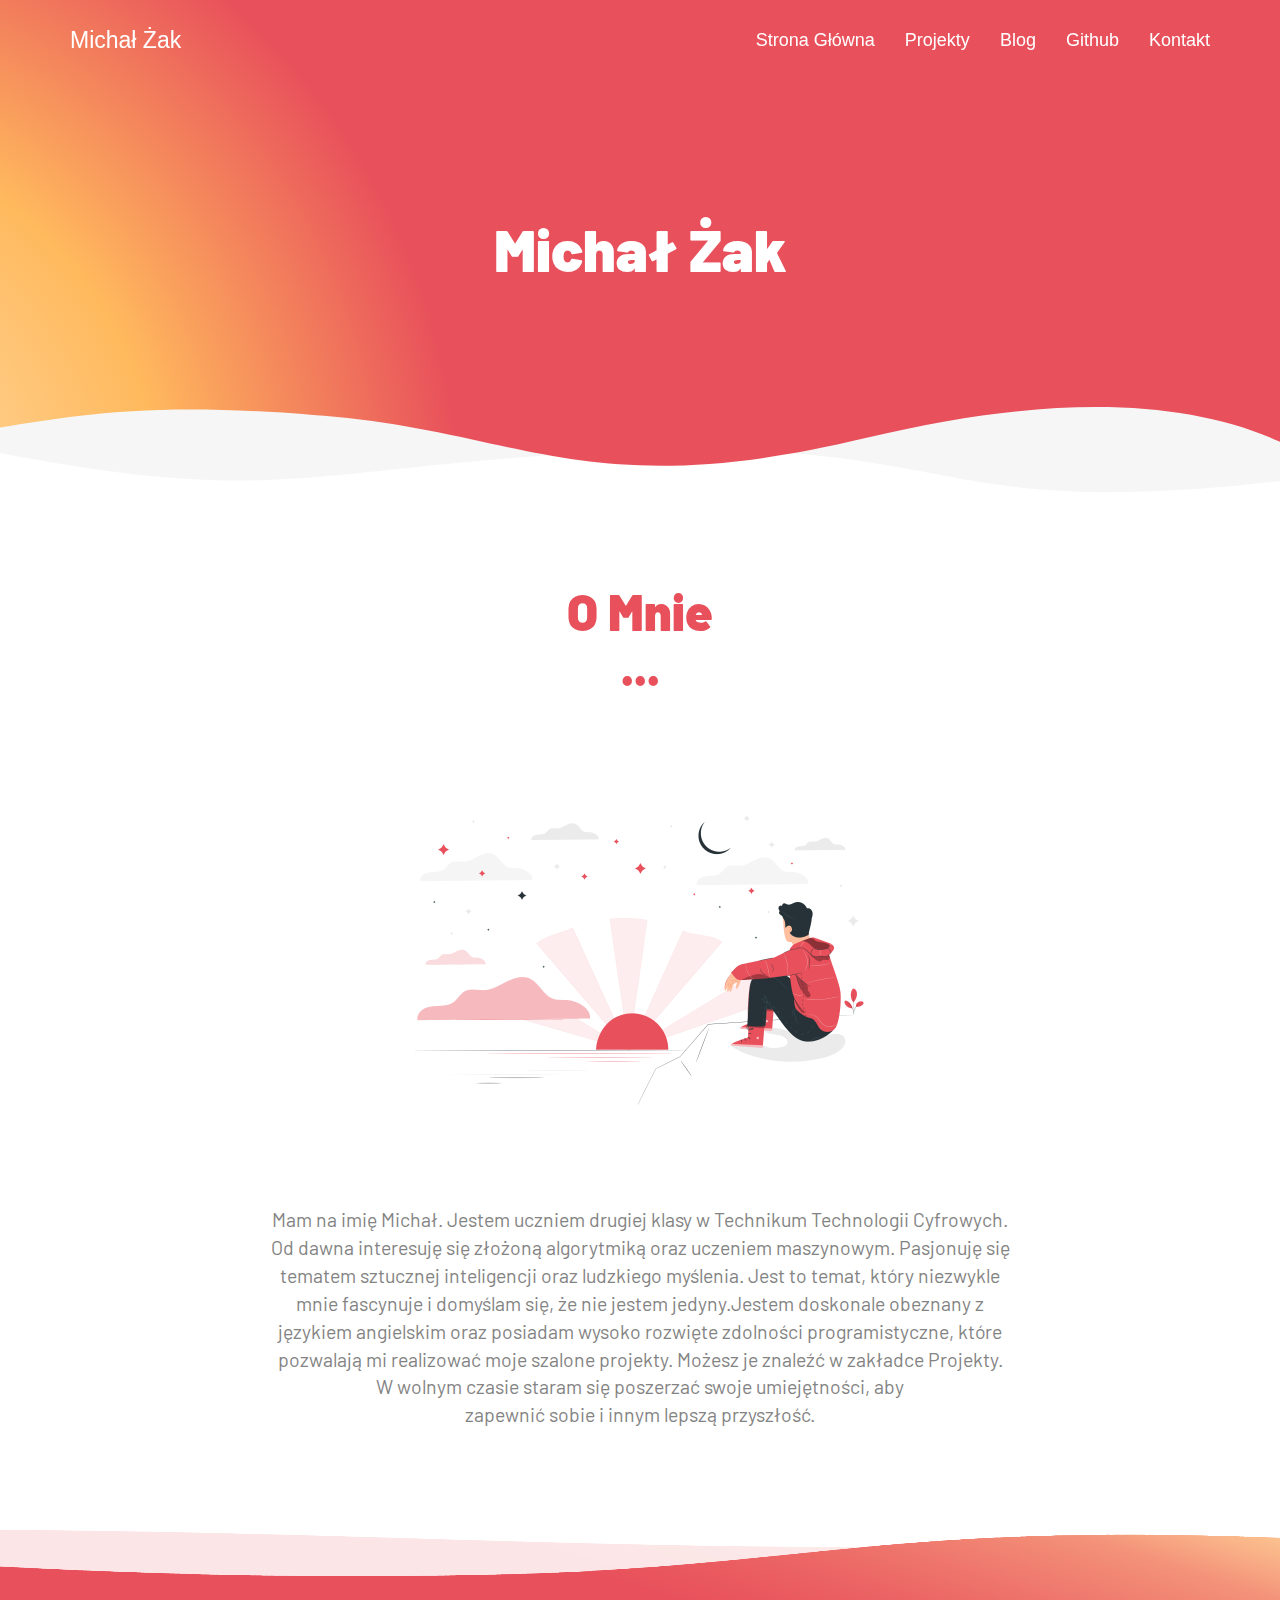
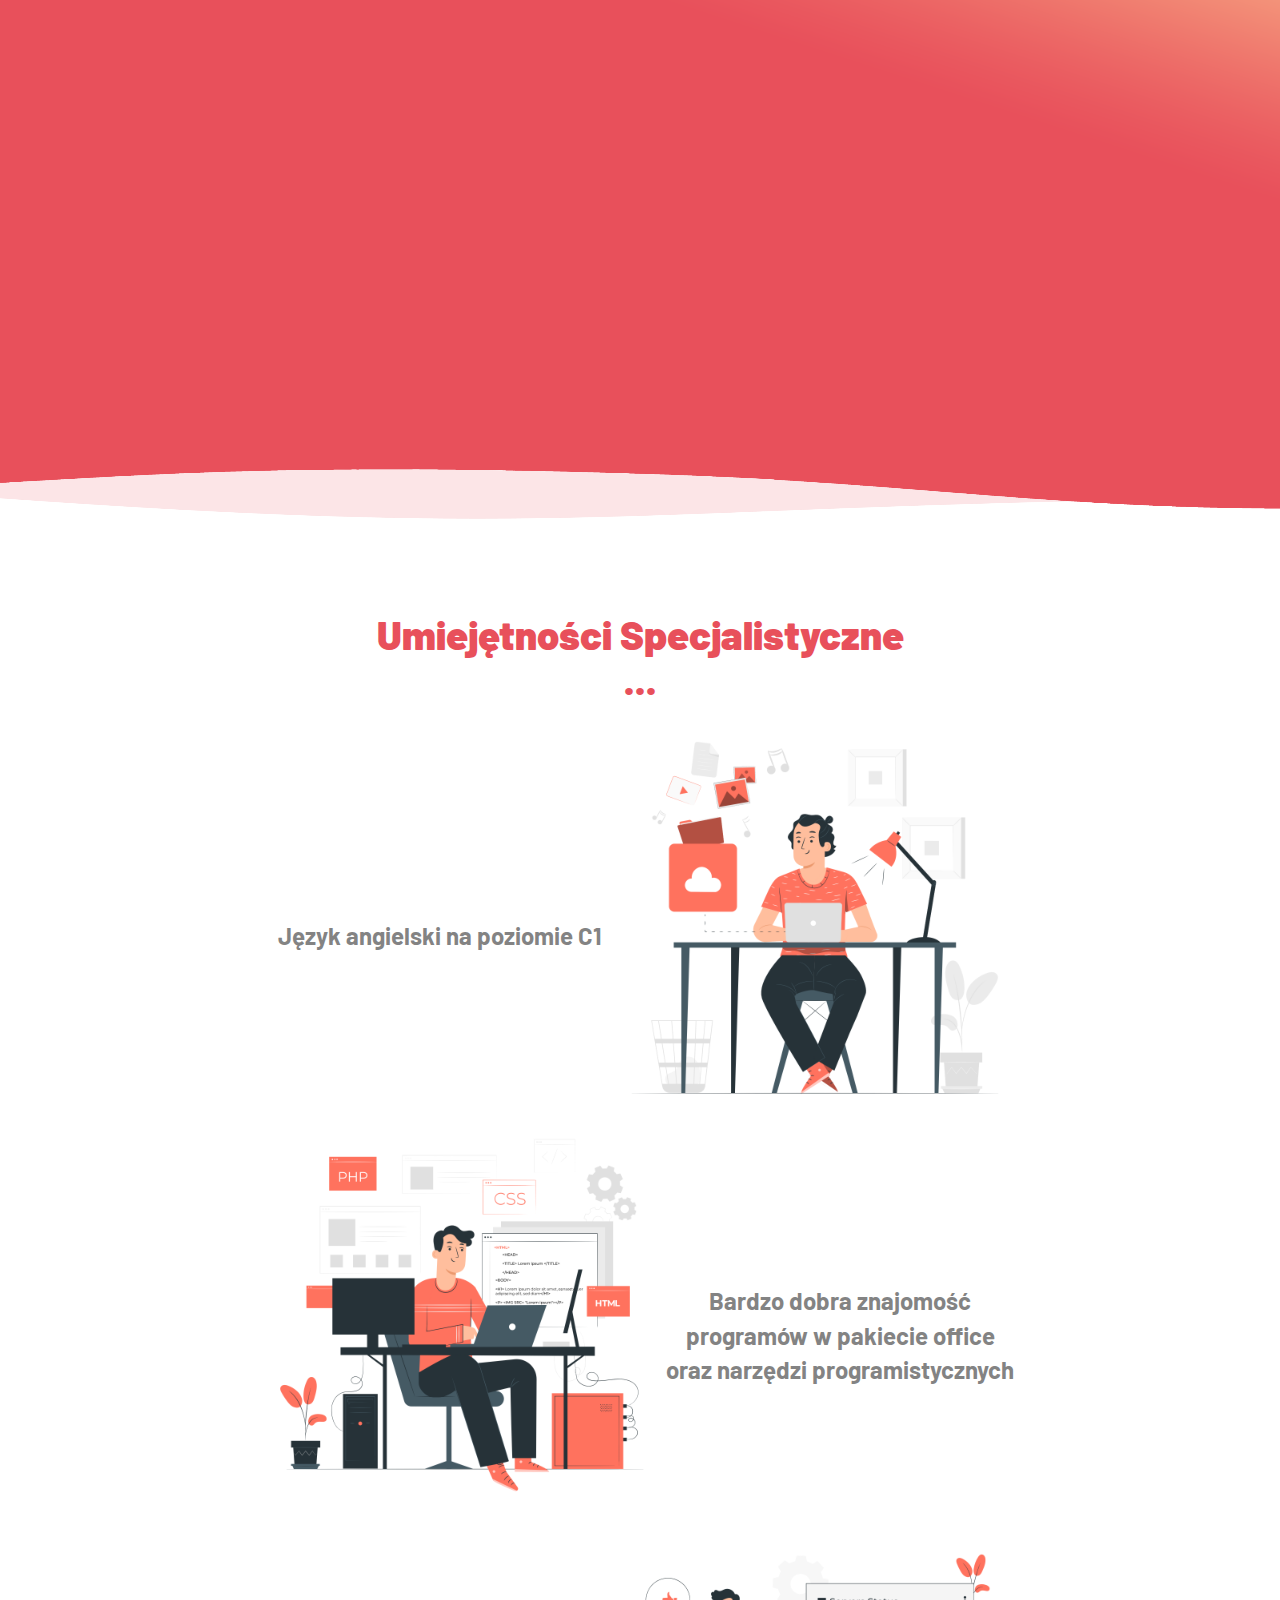
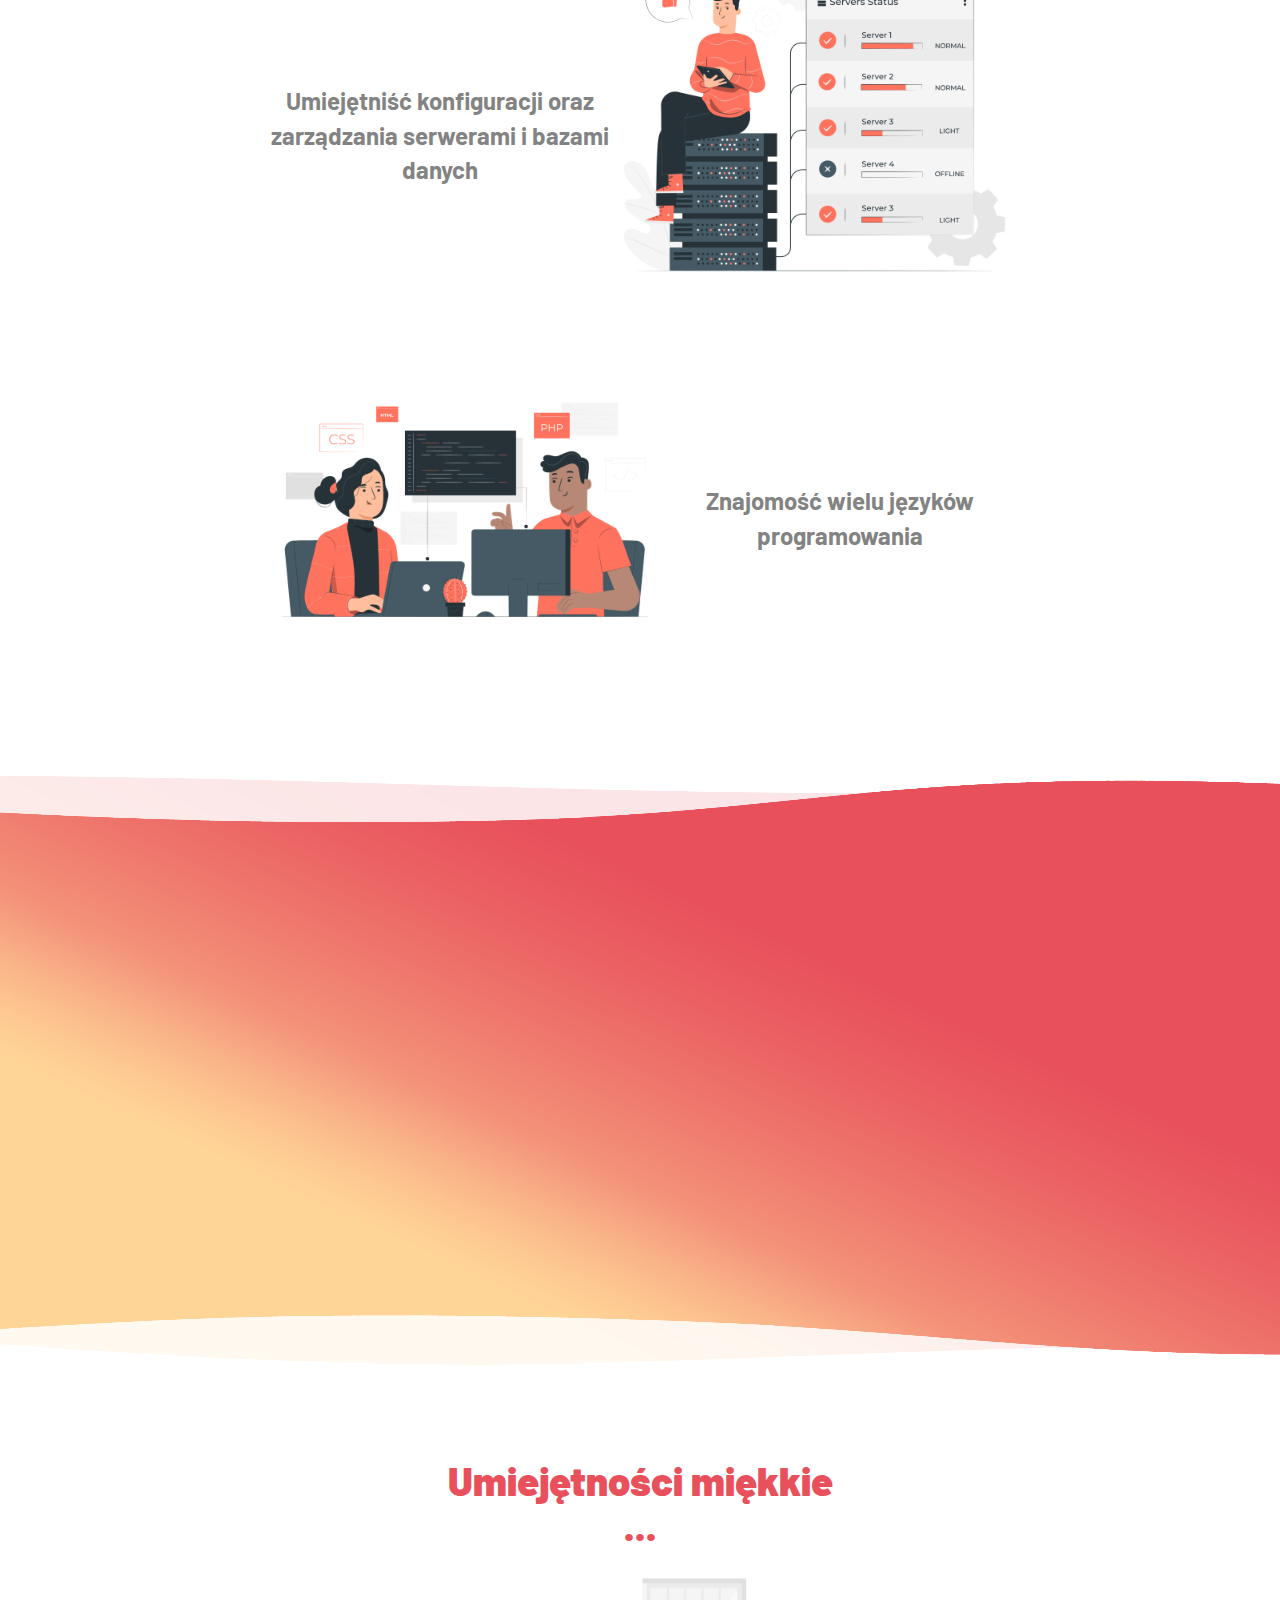
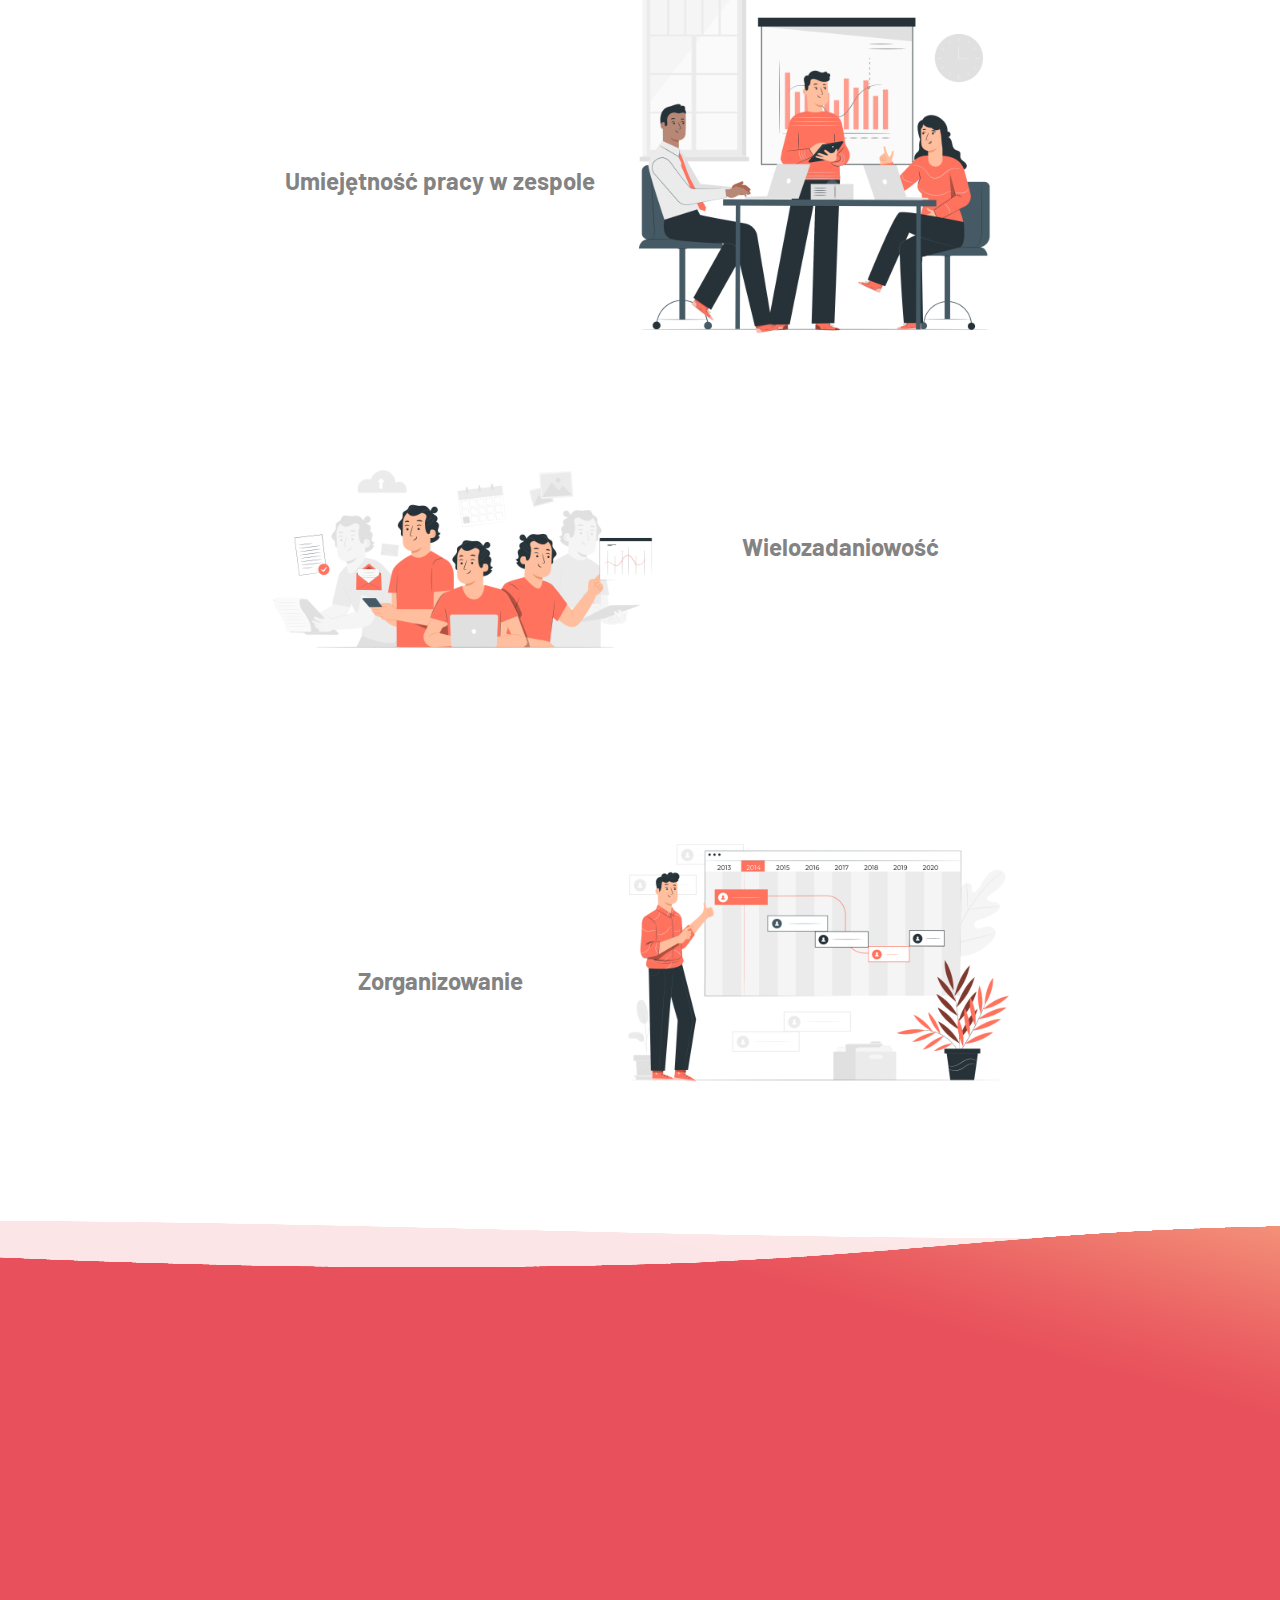
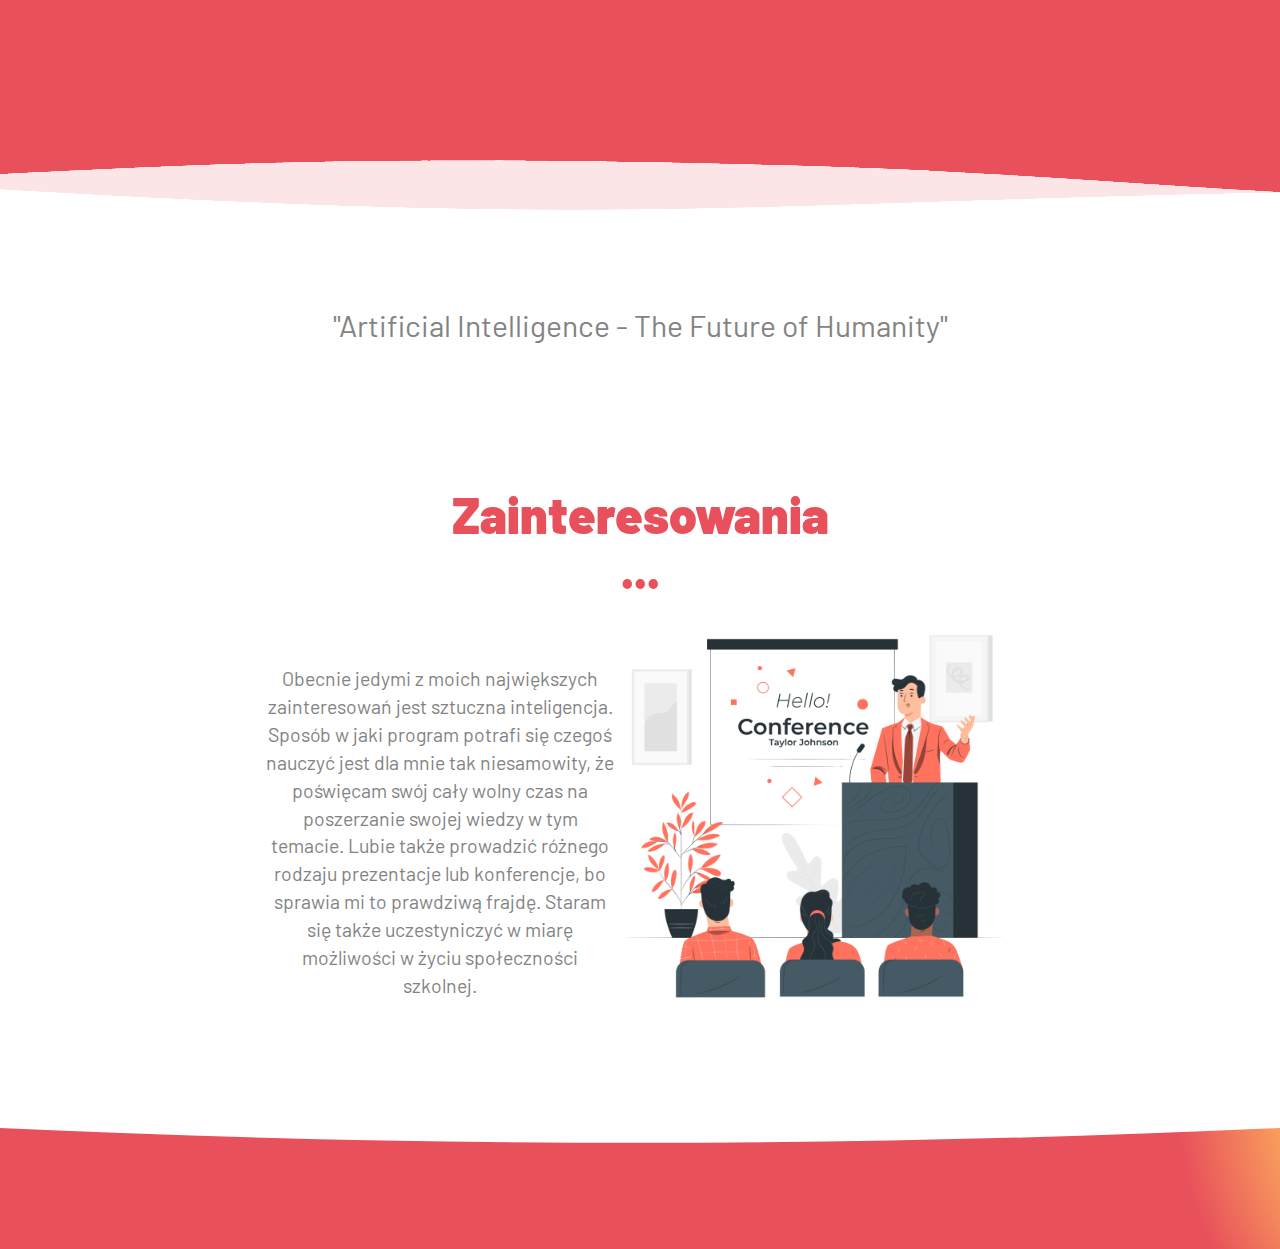
==== commit 133ccf38: "Website" ====
--- a/index.html
+++ b/index.html
@@ -57,7 +57,7 @@
                 Od dawna interesuję się złożoną algorytmiką oraz uczeniem maszynowym. Pasjonuję się
                 tematem sztucznej inteligencji oraz ludzkiego myślenia. Jest to temat, który niezwykle
                 mnie fascynuje i domyślam się, że nie jestem jedyny.Jestem doskonale obeznany z językiem 
-                angielskim oraz posiadam wysoko rozwinięte zdolności programistyczne, które pozwalają mi
+                angielskim oraz posiadam wysoko rozwięte zdolności programistyczne, które pozwalają mi
                 realizować moje szalone projekty. Możesz je znaleźć w zakładce Projekty.
                 <br>W wolnym czasie staram się poszerzać swoje umiejętności, aby<br>zapewnić sobie i innym
                 lepszą przyszłość.
@@ -228,4 +228,4 @@
     scrollRevelation('.reveal');
   });
 </script> <script type="text/javascript" src="./Scripts.js"></script></body>
-</html>
+</html>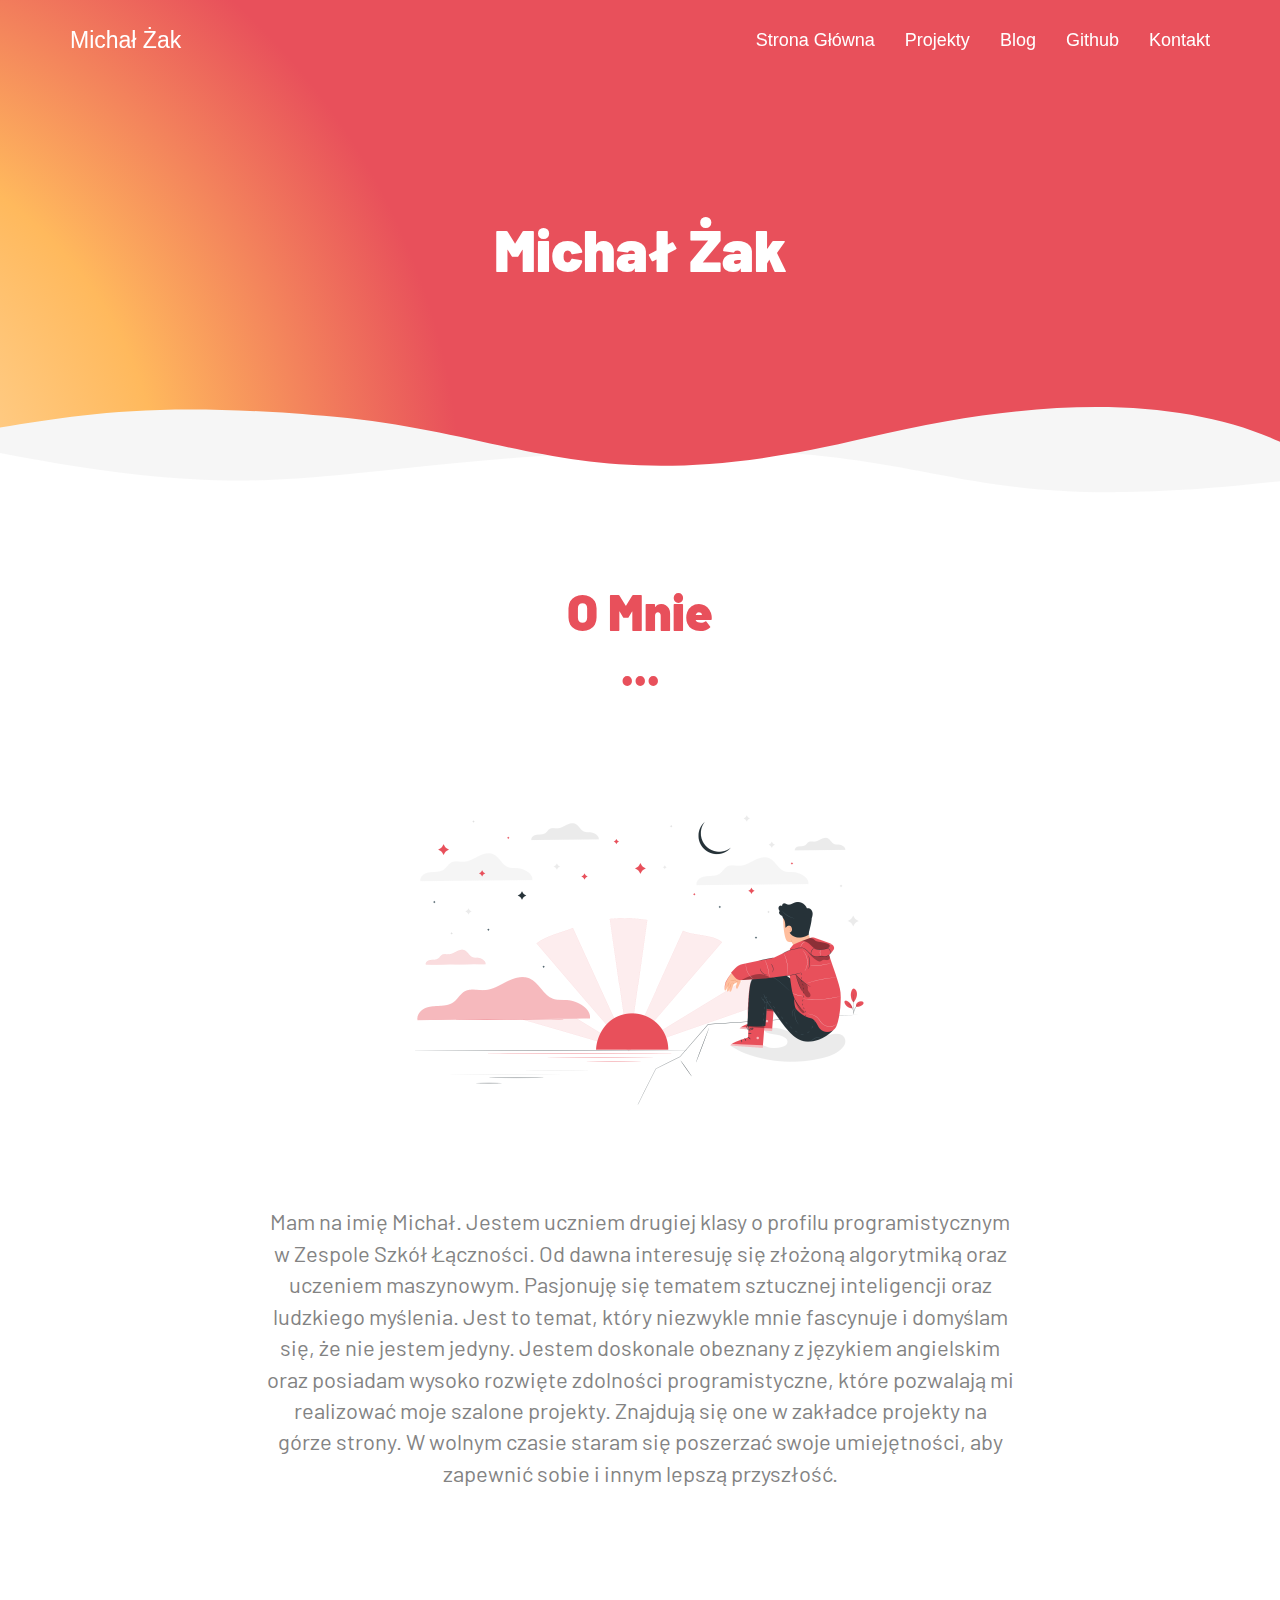
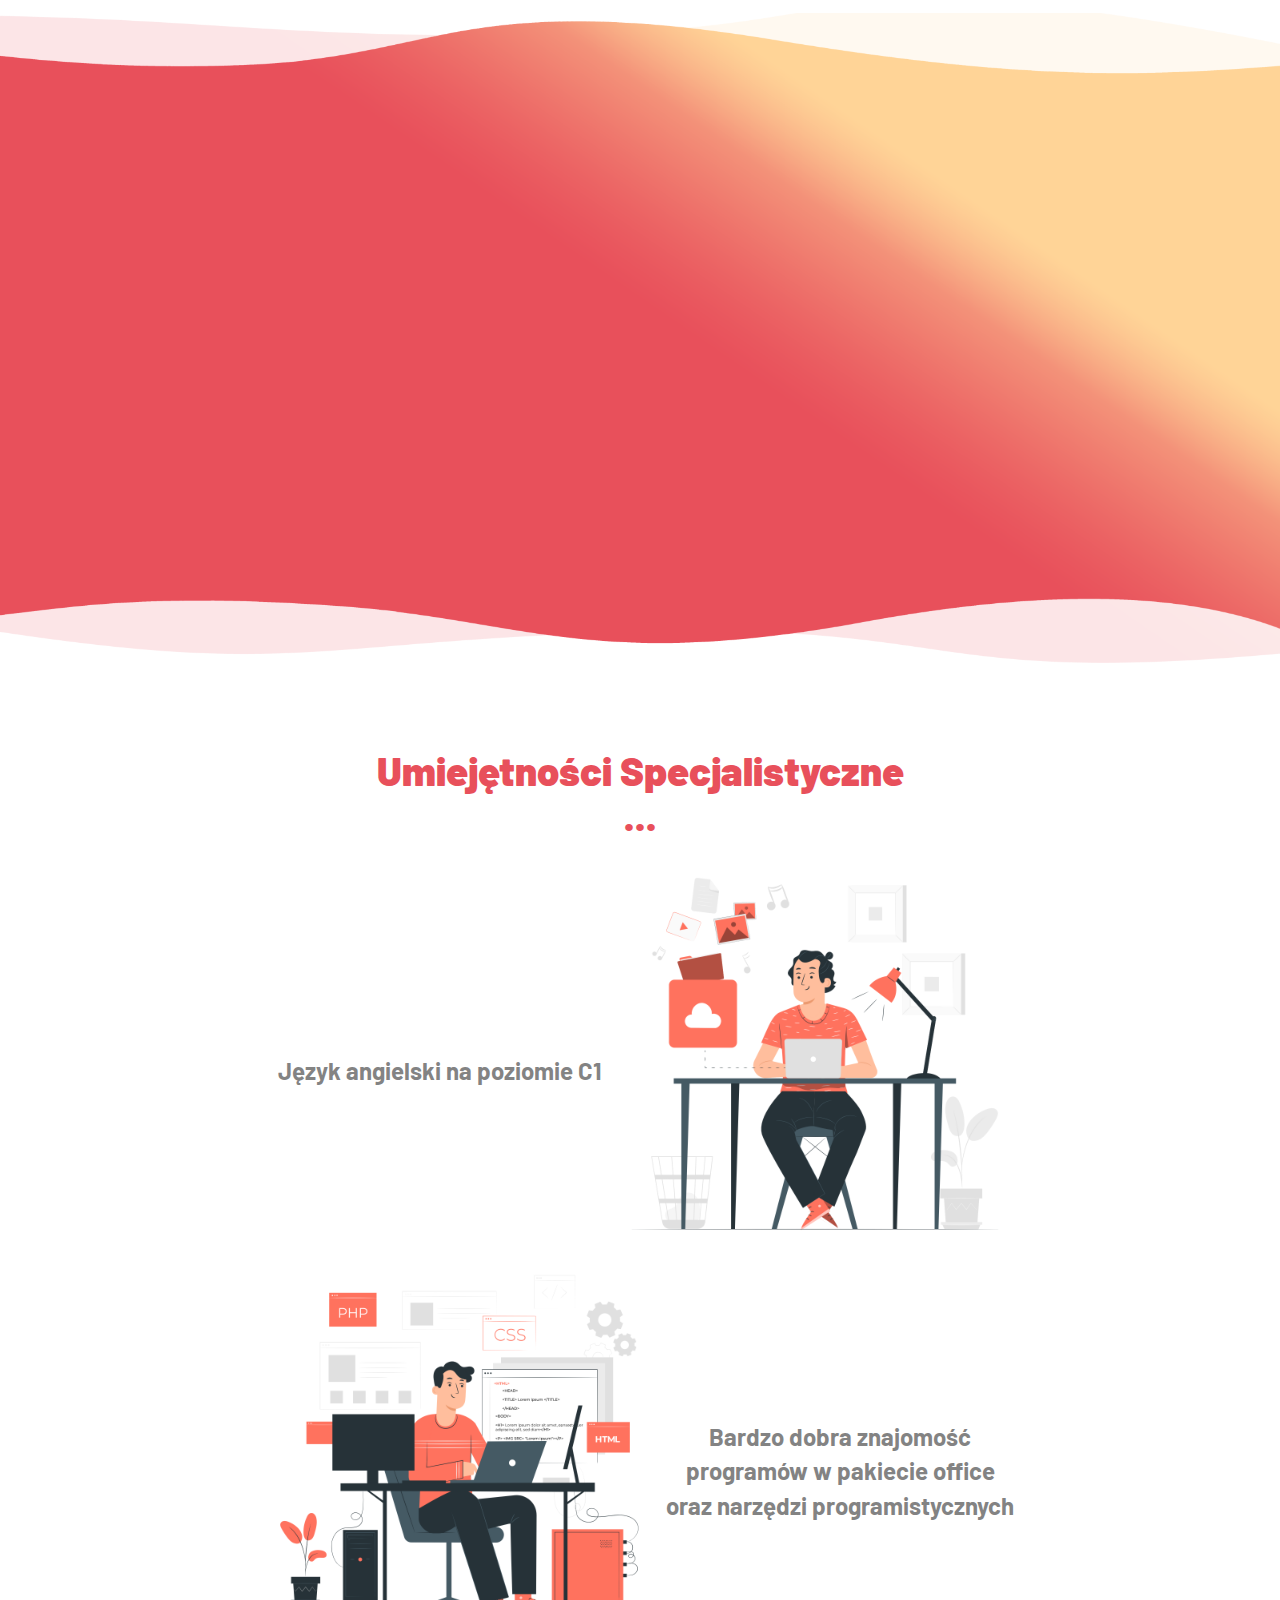
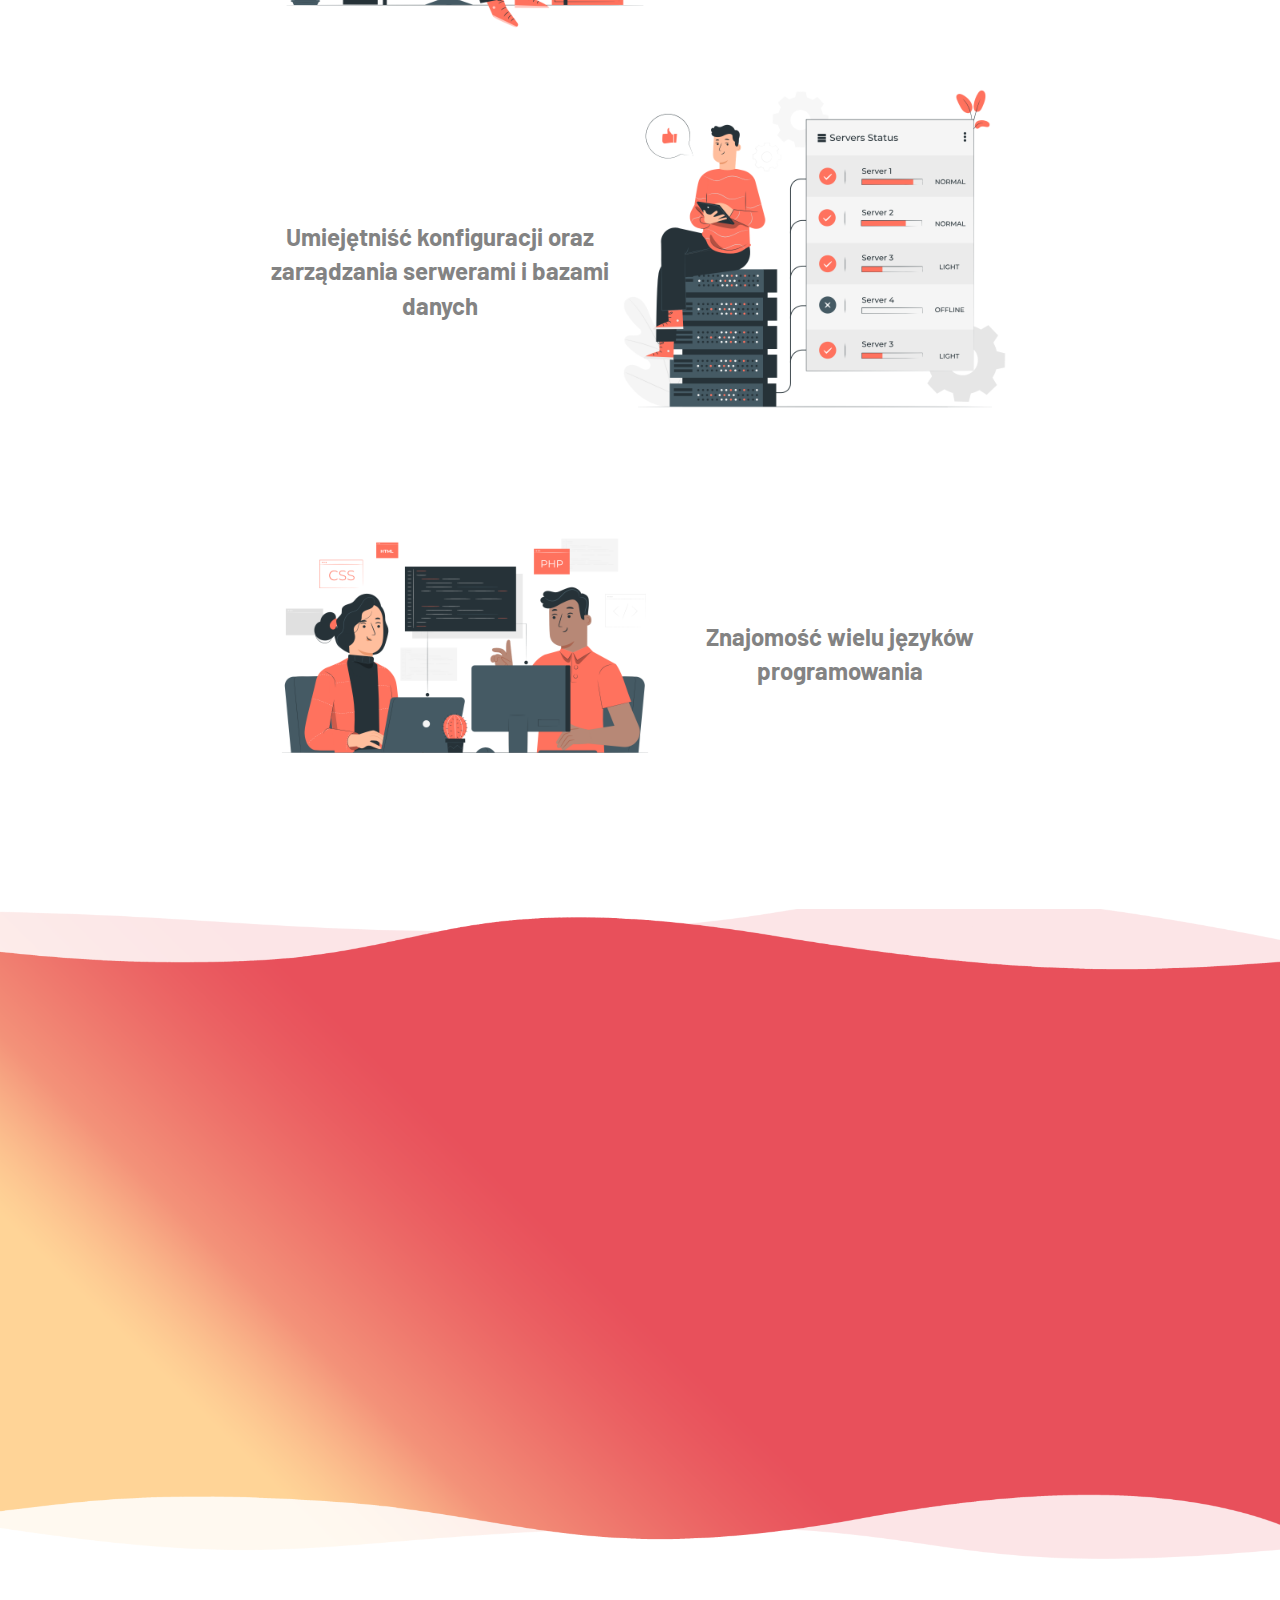
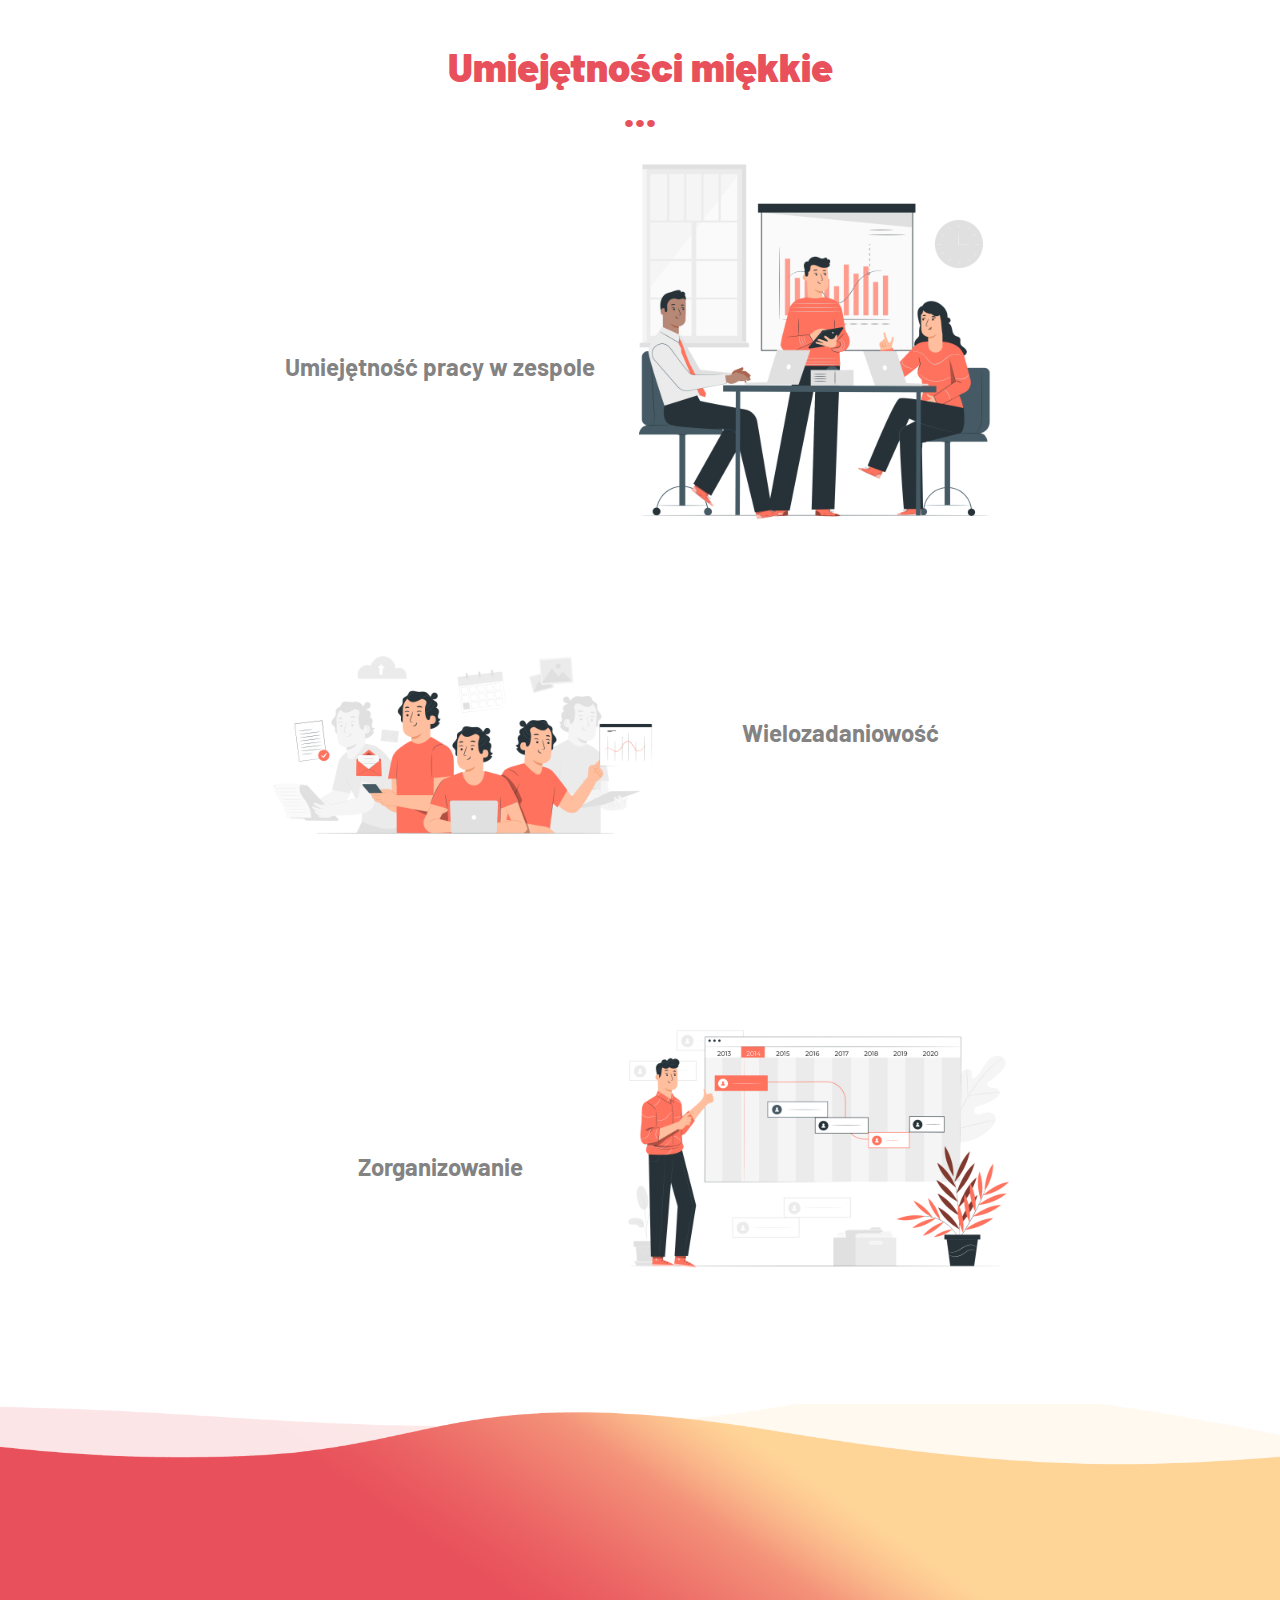
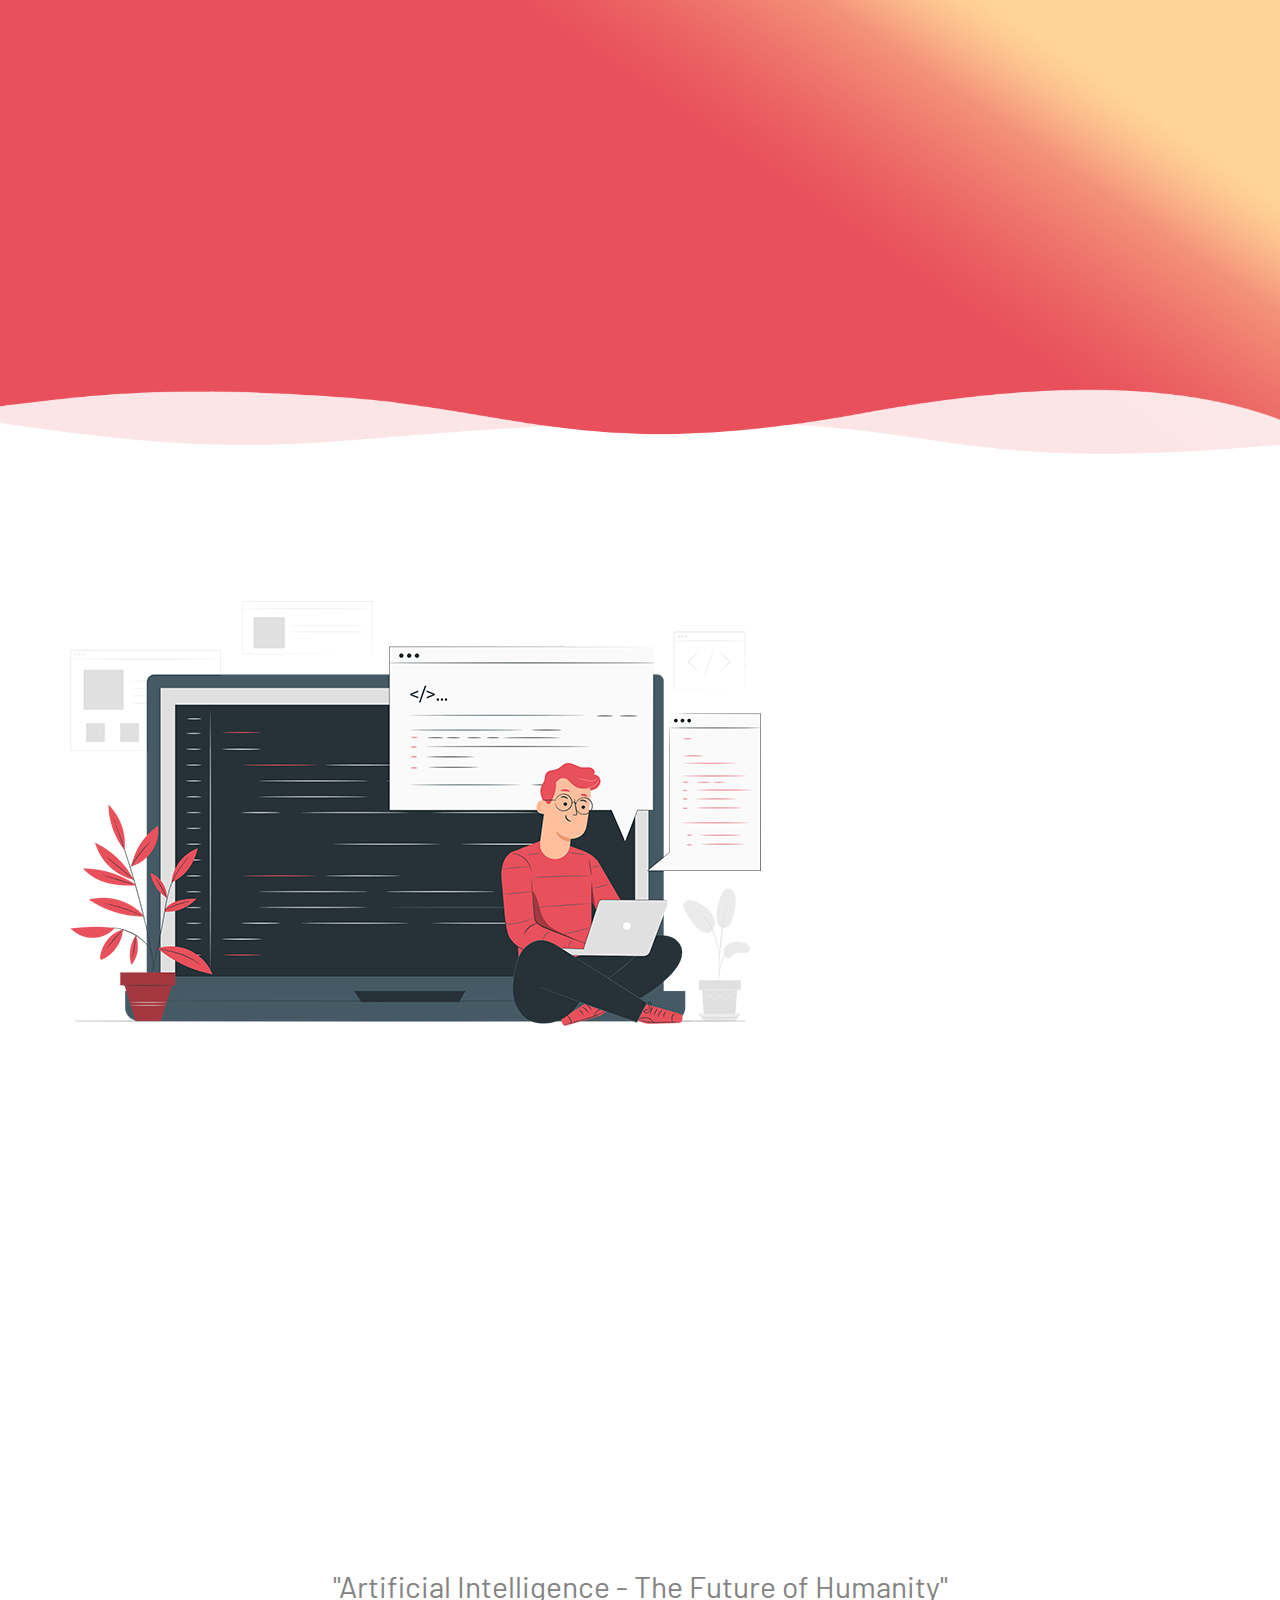
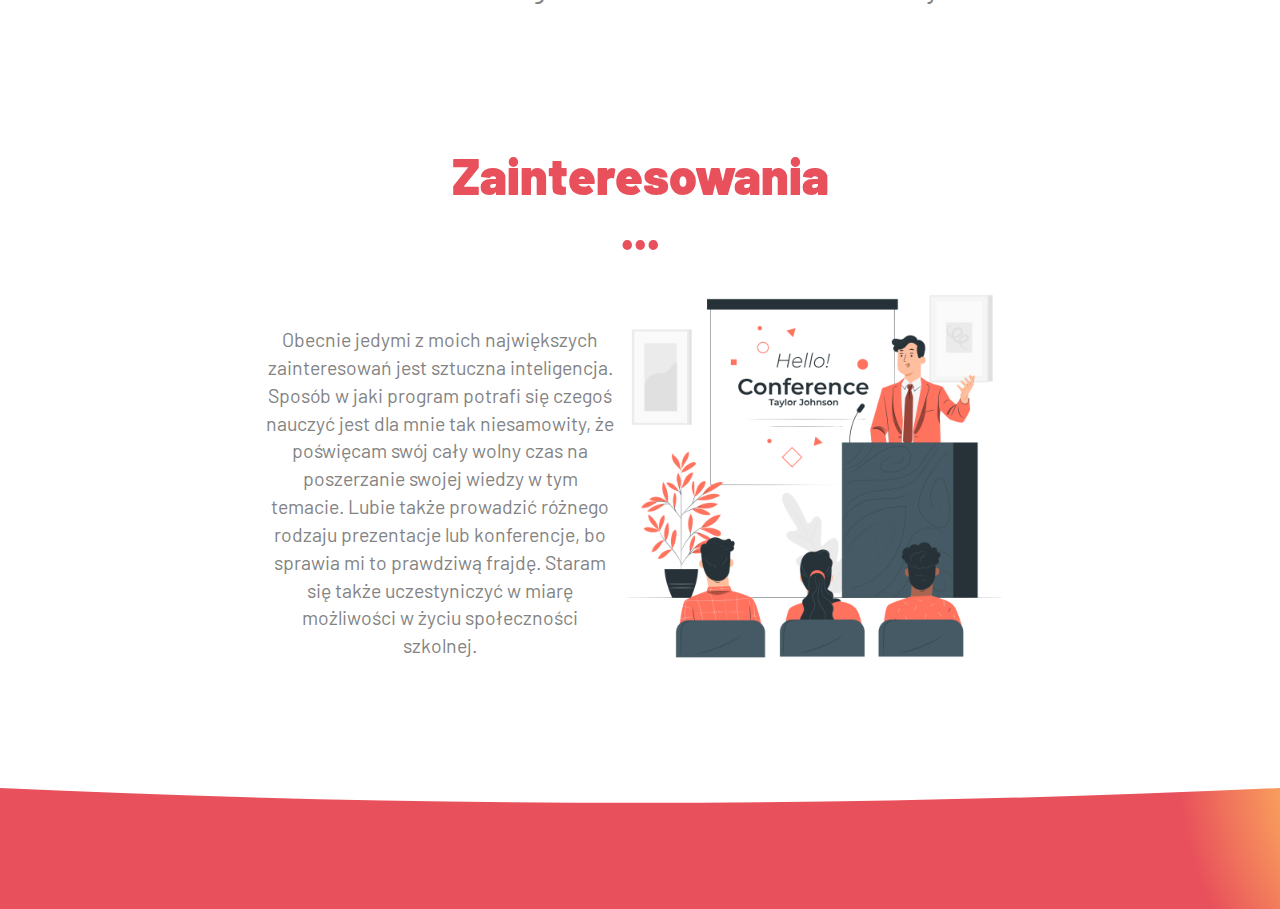
==== commit ebb7abc7: "Website" ====
--- a/index.html
+++ b/index.html
@@ -4,7 +4,6 @@
     <meta charset = "UTF-8">
     <meta content = "Michał Żak" name = "author">
     <meta content = "notranslate" name = "google" />
-    <meta content = "description" name = "description">
     <meta content = "IE=edge" http-equiv = "X-UA-Compatible">
     <meta content = "no" name = "msapplication-tap-highlight">
     <meta content = "width=device-width,initial-scale=1" name = "viewport"> 
@@ -16,140 +15,129 @@
     <title>Michał Żak</title>
   </head>
 
-  <body> 
-    <header>
-      <nav class = "navbar navbar-default active"> 
-        <div class = "container"> <div class = "navbar-header"> <a class = "navbar-brand" href = "./index.html">Michał Żak</a> </div>
-          <div class = "collapse navbar-collapse" id = "navbar-collapse">
-            <ul class = "nav navbar-nav navbar-right">
-              <li><a href = "./index.html">Strona Główna</a></li>
-              <li><a href = "./projects.html">Projekty</a></li>              
-              <li><a href = "./blog.html">Blog</a></li>
-              <li><a href = "https://github.com/MichalZak17">Github</a></li>
-              <li><a href = "./contact.html">Kontakt</a></li>
-            </ul>
-          </div> 
-        </div>
-      </nav>
-    </header>
-
-    <div class = "hero-full-container background-image-container white-text-container">
-      <div class = "container">
-        <div class = "row">
-          <div class = "col-xs-12">
-            <h1 style = "font-family:barlow; font-style:light;">Michał Żak</h1>          
-          </div>
-        </div>
-      </div>
-    </div>
-
-    <div class = "section-container">
-      <div class = "container">
-        <div class = "row">
-          <div class = "col-xs-12 col-md-8 col-md-offset-2">
-            <div class = "text-center">
-              <h2 style = "font-family:barlow; font-size:50px;">O Mnie</h2>
-
-                <img align = "center" height="500" width = "500" src = "./assets/IMG-04.png">
-
-              <p style = "font-family:barlow; font-size:19.5px;">
-                Mam na imię Michał. Jestem uczniem drugiej klasy w Technikum Technologii Cyfrowych. 
-                Od dawna interesuję się złożoną algorytmiką oraz uczeniem maszynowym. Pasjonuję się
-                tematem sztucznej inteligencji oraz ludzkiego myślenia. Jest to temat, który niezwykle
-                mnie fascynuje i domyślam się, że nie jestem jedyny.Jestem doskonale obeznany z językiem 
-                angielskim oraz posiadam wysoko rozwięte zdolności programistyczne, które pozwalają mi
-                realizować moje szalone projekty. Możesz je znaleźć w zakładce Projekty.
-                <br>W wolnym czasie staram się poszerzać swoje umiejętności, aby<br>zapewnić sobie i innym
-                lepszą przyszłość.
-              </p><br>
-              
-            </div>
-          </div>
-        </div>
-      </div>
-    </div>
-
-    <img height="600" width = "2500"  src = "./assets/IMG-15.png">
-
-    <div class = "section-container">
-      <div class = "container">
-        <div class = "row">
-          <div class = "col-xs-12 col-md-8 col-md-offset-2">
-            <div class = "text-center">
-              <h2 style = "font-family:barlow; font-size:40px;">Umiejętności Specjalistyczne</h2>
-              <img align = "right" height="400" width = "400" src = "./assets/IMG-06.png">
-              <p align = "center" style = "font-family:barlow; font-size:24px;"> <br><br><br><br><br><br><b>Język angielski na poziomie C1</b></p>
-
-              <img align = "left" height="400" width = "400" src = "./assets/IMG-07.png">
-              <p align = "center" style = "font-family:barlow; font-size:24px;"> <br><br><br><br><br><br><br><br><br><b>Bardzo dobra znajomość
-                programów w pakiecie office oraz narzędzi programistycznych</b></p>    
-
-              <img align = "right" height="400" width = "400" src = "./assets/IMG-08.png">
-              <p align = "center" style = "font-family:barlow; font-size:24px;"> <br><br><br><br><br><br><br><br><b>
-                Umiejętniść konfiguracji oraz zarządzania serwerami i bazami danych</b></p>  
-
-              <img align = "left" height="400" width = "400" src = "./assets/IMG-09.png">
-              <p align = "center" style = "font-family:barlow; font-size:24px;"> <br><br><br><br><br><br><br><br><b>
-                Znajomość wielu języków programowania</b></p> 
-            </div>
-          </div>
-        </div>
-      </div>
-    </div>
-
-    <img height="600" width = "2500"  src = "./assets/IMG-14.png">
-
-    <div class = "section-container">
-      <div class = "container">
-        <div class = "row">
-          <div class = "col-xs-12 col-md-8 col-md-offset-2">
-            <div class = "text-center">
-              <h2 style = "font-family:barlow; font-size:40px;">Umiejętności miękkie</h2>
-              <img align = "right" height="400" width = "400" src = "./assets/IMG-10.png">
-              <p align = "center" style = "font-family:barlow; font-size:24px;"> <br><br><br><br><br><br><b>Umiejętność pracy w zespole</b></p>
-
-              <img align = "left" height="400" width = "400" src = "./assets/IMG-11.png">
-              <p align = "center" style = "font-family:barlow; font-size:24px;"> <br><br><br><br><br><br><br><br><br><b>Wielozadaniowość</b></p>    
-
-              <img align = "right" height="400" width = "400" src = "./assets/IMG-12.png">
-              <p align = "center" style = "font-family:barlow; font-size:24px;"> <br><br><br><br><br><br><br><br><br><br><br><b>
-                Zorganizowanie</b></p>
-            </div>
-          </div>
-        </div>
-      </div>
-    </div>
-
-
-  <img height="600" width = "3000"  src = "./assets/IMG-15.png">
-<!--
+<body> 
+  <header>
+    <nav class = "navbar navbar-default active"> 
+      <div class = "container"> <div class = "navbar-header"> <a class = "navbar-brand" href = "./index.html">Michał Żak</a> </div>
+        <div class = "collapse navbar-collapse" id = "navbar-collapse">
+          <ul class = "nav navbar-nav navbar-right">
+            <li><a href = "./index.html">Strona Główna</a></li>
+            <li><a href = "./projects.html">Projekty</a></li>              
+            <li><a href = "./errors.html">Blog</a></li>
+            <li><a href = "https://github.com/MichalZak17">Github</a></li>
+            <li><a href = "./error.html">Kontakt</a></li>
+          </ul>
+        </div> 
+      </div>
+    </nav>
+  </header>
+
+  <div class = "hero-full-container background-image-container white-text-container">
+    <div class = "container">
+      <div class = "row">
+        <div class = "col-xs-12">
+          <h1 style = "font-family:barlow; font-style:light;">Michał Żak</h1>          
+        </div>
+      </div>
+    </div>
+  </div>
+
+  <div class = "section-container">
+    <div class = "container">
+      <div class = "row">
+        <div class = "col-xs-12 col-md-8 col-md-offset-2">
+          <div class = "text-center">
+            <h2 style = "font-family:barlow; font-size:50px;">O Mnie</h2>
+
+            <img align = "center" height= "500" width = "500" src = "./assets/IMG-04.png">
+
+            <p style = "font-family:barlow; font-size:22px;">
+              Mam na imię Michał. Jestem uczniem drugiej klasy o profilu programistycznym w Zespole Szkół Łączności.
+              Od dawna interesuję się złożoną algorytmiką oraz uczeniem maszynowym. Pasjonuję się
+              tematem sztucznej inteligencji oraz ludzkiego myślenia. Jest to temat, który niezwykle
+              mnie fascynuje i domyślam się, że nie jestem jedyny. Jestem doskonale obeznany z językiem 
+              angielskim oraz posiadam wysoko rozwięte zdolności programistyczne, które pozwalają mi
+              realizować moje szalone projekty. Znajdują się one w zakładce projekty na górze strony.
+              W wolnym czasie staram się poszerzać swoje umiejętności, aby<br>zapewnić sobie i innym
+              lepszą przyszłość.
+            </p><br><br>              
+          </div>
+        </div>
+      </div>
+    </div>
+  </div>
+
+  <img height = 650px width = 100% src = "./assets/IMG-15.png">
+
+  <div class = "section-container">
+    <div class = "container">
+      <div class = "row">
+        <div class = "col-xs-12 col-md-8 col-md-offset-2">
+          <div class = "text-center">
+            <h2 style = "font-family:barlow; font-size:40px;">Umiejętności Specjalistyczne</h2>
+            <img align = "right" height="400" width = "400" src = "./assets/IMG-06.png">
+            <p align = "center" style = "font-family:barlow; font-size:24px;"> <br><br><br><br><br><br><b>Język angielski na poziomie C1</b></p>
+
+            <img align = "left" height="400" width = "400" src = "./assets/IMG-07.png">
+            <p align = "center" style = "font-family:barlow; font-size:24px;"> <br><br><br><br><br><br><br><br><br><b>Bardzo dobra znajomość
+            programów w pakiecie office oraz narzędzi programistycznych</b></p>    
+
+            <img align = "right" height="400" width = "400" src = "./assets/IMG-08.png">
+            <p align = "center" style = "font-family:barlow; font-size:24px;"> <br><br><br><br><br><br><br><br><b>
+              Umiejętniść konfiguracji oraz zarządzania serwerami i bazami danych</b></p>  
+
+          <img align = "left" height="400" width = "400" src = "./assets/IMG-09.png">
+          <p align = "center" style = "font-family:barlow; font-size:24px;"> <br><br><br><br><br><br><br><br><b>
+            Znajomość wielu języków programowania</b></p> 
+          </div>
+        </div>
+      </div>
+    </div>
+  </div>
+
+  <img height = 650px width = 100% src = "./assets/IMG-14.png">
+
+  <div class = "section-container">
+    <div class = "container">
+      <div class = "row">
+        <div class = "col-xs-12 col-md-8 col-md-offset-2">
+          <div class = "text-center">
+            <h2 style = "font-family:barlow; font-size:40px;">Umiejętności miękkie</h2>
+            <img align = "right" height="400" width = "400" src = "./assets/IMG-10.png">
+            <p align = "center" style = "font-family:barlow; font-size:24px;"> <br><br><br><br><br><br><b>Umiejętność pracy w zespole</b></p>
+
+            <img align = "left" height="400" width = "400" src = "./assets/IMG-11.png">
+            <p align = "center" style = "font-family:barlow; font-size:24px;"> <br><br><br><br><br><br><br><br><br><b>Wielozadaniowość</b></p>    
+
+            <img align = "right" height="400" width = "400" src = "./assets/IMG-12.png">
+            <p align = "center" style = "font-family:barlow; font-size:24px;"> <br><br><br><br><br><br><br><br><br><br><br><b>
+              Zorganizowanie</b></p>
+          </div>
+        </div>
+      </div>
+    </div>
+  </div>
+
+  <img height = 650px width = 100% src = "./assets/IMG-15.png">
+
   <div class = "section-container">
     <div class = "container">
       <div class = "row">      
           <div class = "col-xs-12">
             
             <div id = "carousel-example-generic" class = "carousel carousel-fade slide" data-ride = "carousel">                
-                <div class = "carousel-inner" role = "listbox">
-                    <div class = "item">
-                        <img class = "img-responsive" src = "./assets/IMG-01.png" alt = "First slide">
-                        <div class = "carousel-caption card-shadow reveal"> <h3 style = "font-family:barlow; font-style:light;">Poradniki</h3>                          
-                          <p style = "font-family:barlow; font-style:light;"></p>                          
-                          <p style = "font-family:barlow; font-style:light;"> Pozostałe rozwiązania i sposoby dzięki, którym zostały rozwiązane problemy będą się sukcesywnie i regularnie pojawiać w przyszłości. </p>
-                          <a style = "font-family:barlow; font-style:light;" href = "./Project.html" class = "btn btn-primary" title = "">
-                            Projekt
-                          </a>
-                        </div>
-                    </div>
+                <div class = "carousel-inner" role = "listbox">                    
                     <div class = "item active">
                         <img class="img-responsive" src = "./assets/IMG-02.png" alt = "Second slide">
                         <div class="carousel-caption card-shadow reveal"> <h3 style = "font-family:barlow; font-style:light;">Status Prac</h3>
                           <p style = "font-family:barlow; font-style:light;">
-                            Aby umożliwić bierzące sprawdzanie stanu prac nad projektem oraz przyszłe aktualizacje sugeruje wejść w zakładkę Status. Posiada ona wiele wartościowych informacji na temat bierzących prac nad systemem.
+                            Aby umożliwić bierzące sprawdzanie stanu prac nad projektem oraz przyszłe aktualizacje sugeruje wejść w zakładkę Status.
+                             Posiada ona wiele wartościowych informacji na temat bierzących prac nad systemem.
                           </p>                          
                           <p style = "font-family:barlow; font-style:light;">
                             We wspomnianej przeze mnie zakładce znajduje się także rozpiska wszystkich aktualizacji, które zostały już wydane jak i przyszłych planowanych.
                           </p>
-                          <a style = "font-family:barlow; font-style:light;" href = "./Status.html" class = "btn btn-primary" title = "">
+                          <a style = "font-family:barlow; font-style:light;" href = "./projects.html" class = "btn btn-primary" title = "">
                             Status
                           </a>
                         </div>
@@ -160,7 +148,7 @@
         </div>      
     </div>
   </div>
--->
+
   <p align = "center" style = "font-family:barlow; font-size:30px;"><br><br>"Artificial Intelligence - The Future of Humanity"<br><br></p>
 
   <div class = "section-container">
@@ -170,62 +158,45 @@
           <div class = "text-center">
             <h2 style = "font-family:barlow; font-size:50px;">Zainteresowania</h2>
 
-              <img style="float: right;" align = "right" height="400" width = "400" src = "./assets/IMG-17.png">
+            <img style="float: right;" align = "right" height="400" width = "400" src = "./assets/IMG-17.png">
 
             <p align = "center" style = "font-family:barlow; font-size:19.5px;">
               <br><br>Obecnie jedymi z moich największych zainteresowań jest sztuczna inteligencja. Sposób
               w jaki program potrafi się czegoś nauczyć jest dla mnie tak niesamowity, że poświęcam
               swój cały wolny czas na poszerzanie swojej wiedzy w tym temacie. Lubie także prowadzić
               różnego rodzaju prezentacje lub konferencje, bo sprawia mi to prawdziwą frajdę. Staram
-              się także uczestyniczyć w miarę możliwości w życiu społeczności szkolnej.
-              
+              się także uczestyniczyć w miarę możliwości w życiu społeczności szkolnej.              
             </p><br>            
           </div>
         </div>
       </div>
     </div>
   </div>
-<!--
-  <div class = "section-container">
-    <div class = "container text-center">
-      <div class = "row section-container-spacer">
-        <div class = "col-xs-12 col-md-12">
-          <h2 style = "font-family:barlow; font-style:light;">O Autorze</h2>
-          
-        </div>  
-      </div>      
-          <img align = "center" height="550" width = "550" src="./assets/IMG-03.png" alt="" class="reveal img-responsive reveal-content image-center">
-          <h3 style = "font-family:barlow; font-size:30px;">Michał Żak</h3>
-          <h4 style = "font-size:22px;">Developer</h4>
-          <p style = "font-family:barlow; font-size:19px;">Nazywam się Michał Żak. Chodzę do Technikum Technologii Cyfrowych, a konkretnie do klasy drugiej o profilu aplikacje mobilne i Internet rzeczy i od bardzo dawna interesuję się złożoną algorytmiką oraz w pełni zautomatyzowanym uczeniem maszynowym oraz sztuczną inteligencją w pełnym tego słowa znaczeniu. Jest to temat, który niezwykle mnie fascynuje i domyślam się, że nie jestem jedyny.</p>
-          
-    </div>
-  </div>
--->
-<script>
-  document.addEventListener("DOMContentLoaded", function (event) {
-    navbarFixedTopAnimation();
-  });
-</script>
-
-<footer class="footer-container white-text-container">
-  <div class="container">
-    <div class="row">     
-      <div class="col-xs-12">
-
-        <div class="row">
-          <div class="col-xs-12 col-sm-7">            
+
+  <script>
+    document.addEventListener("DOMContentLoaded", function (event) {
+      navbarFixedTopAnimation();
+    });
+  </script>
+
+  <footer class="footer-container white-text-container">
+    <div class="container">
+      <div class="row">     
+        <div class="col-xs-12">
+
+          <div class="row">
+            <div class="col-xs-12 col-sm-7">            
+              </div>
             </div>
-          </div>
-        </div>    
-      </div>
-    </div>
-</footer>
-
-<script>
-  document.addEventListener("DOMContentLoaded", function (event) {
-    navActivePage();
-    scrollRevelation('.reveal');
-  });
-</script> <script type="text/javascript" src="./Scripts.js"></script></body>
+          </div>    
+        </div>
+      </div>
+  </footer>
+
+  <script>
+    document.addEventListener("DOMContentLoaded", function (event) {
+      navActivePage();
+      scrollRevelation('.reveal');
+    });
+  </script> <script type="text/javascript" src="./Scripts.js"></script></body>
 </html>--- a/Styles.css
+++ b/Styles.css
@@ -1,9 +1,6 @@
-@import url(https://fonts.googleapis.com/css2?family=Barlow&display=swap);/*!
- * Bootstrap v3.3.7 (http://getbootstrap.com)
- * Copyright 2011-2016 Twitter, Inc.
- * Licensed under MIT (https://github.com/twbs/bootstrap/blob/master/LICENSE)
- */
-/*! normalize.css v3.0.3 | MIT License | github.com/necolas/normalize.css */html{font-family:sans-serif;-ms-text-size-adjust:100%;-webkit-text-size-adjust:100%}body{margin:0}article,aside,details,figcaption,figure,footer,header,hgroup,main,menu,nav,section,summary{display:block}audio,canvas,progress,video{display:inline-block;vertical-align:baseline}audio:not([controls]){display:none;height:0}[hidden],template{display:none}a{background-color:transparent}a:active,a:hover{outline:0}abbr[title]{border-bottom:1px dotted}b,strong{font-weight:700}dfn{font-style:italic}h1{font-size:2em;margin:.67em 0}mark{background:#ff0;color:#000}small{font-size:80%}sub,sup{font-size:75%;line-height:0;position:relative;vertical-align:baseline}sup{top:-.5em}sub{bottom:-.25em}img{border:0}svg:not(:root){overflow:hidden}figure{margin:1em 40px}hr{box-sizing:content-box;height:0}pre{overflow:auto}code,kbd,pre,samp{font-family:monospace,monospace;font-size:1em}button,input,optgroup,select,textarea{color:inherit;font:inherit;margin:0}button{overflow:visible}button,select{text-transform:none}button,html input[type=button],input[type=reset],input[type=submit]{-webkit-appearance:button;cursor:pointer}button[disabled],html input[disabled]{cursor:default}button::-moz-focus-inner,input::-moz-focus-inner{border:0;padding:0}input{line-height:normal}input[type=checkbox],input[type=radio]{box-sizing:border-box;padding:0}input[type=number]::-webkit-inner-spin-button,input[type=number]::-webkit-outer-spin-button{height:auto}input[type=search]{-webkit-appearance:textfield;box-sizing:content-box}input[type=search]::-webkit-search-cancel-button,input[type=search]::-webkit-search-decoration{-webkit-appearance:none}fieldset{border:1px solid silver;margin:0 2px;padding:.35em .625em .75em}textarea{overflow:auto}optgroup{font-weight:700}table{border-collapse:collapse;border-spacing:0}td,th{padding:0}
+@import url(https://fonts.googleapis.com/css2?family=Barlow&display=swap);
 
-/*! Source: https://github.com/h5bp/html5-boilerplate/blob/master/src/css/main.css */@media print{*,:after,:before{background:transparent!important;color:#000!important;box-shadow:none!important;text-shadow:none!important}a,a:visited{text-decoration:underline}a[href]:after{content:" (" attr(href) ")"}abbr[title]:after{content:" (" attr(title) ")"}a[href^="#"]:after,a[href^="javascript:"]:after{content:""}blockquote,pre{border:1px solid #999;page-break-inside:avoid}thead{display:table-header-group}img,tr{page-break-inside:avoid}img{max-width:100%!important}h2,h3,p{orphans:3;widows:3}h2,h3{page-break-after:avoid}.navbar{display:none}.btn>.caret,.dropup>.btn>.caret{border-top-color:#000!important}.label{border:1px solid #000}.table{border-collapse:collapse!important}.table td,.table th{background-color:#fff!important}.table-bordered td,.table-bordered th{border:1px solid #ddd!important}}*,:after,:before{-webkit-box-sizing:border-box;-moz-box-sizing:border-box;box-sizing:border-box}html{font-size:10px;-webkit-tap-highlight-color:transparent}body{font-family:Hind Siliguri,Helvetica,Arial,sans-serif;font-size:18px;line-height:1.42857;color:#838383;background-color:#fff}button,input,select,textarea{font-family:inherit;font-size:inherit;line-height:inherit}a{color:#e8505b;text-decoration:none}a:focus,a:hover{color:#e8505b;text-decoration:underline}a:focus{outline:5px auto -webkit-focus-ring-color;outline-offset:-2px}figure{margin:0}img{vertical-align:middle}.img-responsive{display:block;max-width:100%;height:auto}.img-rounded{border-radius:4px}.img-thumbnail{padding:4px;line-height:1.42857;background-color:#e8505b;border:1px solid #ddd;border-radius:2px;-webkit-transition:all .2s ease-in-out;-o-transition:all .2s ease-in-out;transition:all .2s ease-in-out;display:inline-block;max-width:100%;height:auto}.img-circle{border-radius:50%}hr{margin-top:25px;margin-bottom:25px;border:0;border-top:1px solid #eee}.sr-only{position:absolute;width:1px;height:1px;margin:-1px;padding:0;overflow:hidden;clip:rect(0,0,0,0);border:0}.sr-only-focusable:active,.sr-only-focusable:focus{position:static;width:auto;height:auto;margin:0;overflow:visible;clip:auto}[role=button]{cursor:pointer}.h1,.h2,.h3,.h4,.h5,.h6,h1,h2,h3,h4,h5,h6{font-family:Martel,Times New Roman,Times,serif;font-weight:900;line-height:1.1;color:#e8505b}.h1 .small,.h1 small,.h2 .small,.h2 small,.h3 .small,.h3 small,.h4 .small,.h4 small,.h5 .small,.h5 small,.h6 .small,.h6 small,h1 .small,h1 small,h2 .small,h2 small,h3 .small,h3 small,h4 .small,h4 small,h5 .small,h5 small,h6 .small,h6 small{font-weight:400;line-height:1;color:#777}.h1,.h2,.h3,h1,h2,h3{margin-top:25px;margin-bottom:12.5px}.h1 .small,.h1 small,.h2 .small,.h2 small,.h3 .small,.h3 small,h1 .small,h1 small,h2 .small,h2 small,h3 .small,h3 small{font-size:65%}.h4,.h5,.h6,h4,h5,h6{margin-top:12.5px;margin-bottom:12.5px}.h4 .small,.h4 small,.h5 .small,.h5 small,.h6 .small,.h6 small,h4 .small,h4 small,h5 .small,h5 small,h6 .small,h6 small{font-size:75%}.h1,h1{font-size:59px}.h2,h2{font-size:31px}.h3,h3{font-size:24px}.h4,.h5,h4,h5{font-size:18px}.h6,h6{font-size:16px}p{margin:0 0 12.5px}.lead{margin-bottom:25px;font-size:20px;font-weight:300;line-height:1.4}@media (min-width:768px){.lead{font-size:27px}}.small,small{font-size:77%}.mark,mark{background-color:#fcf8e3;padding:.2em}.text-left{text-align:left}.text-right{text-align:right}.text-center{text-align:center}.text-justify{text-align:justify}.text-nowrap{white-space:nowrap}.text-lowercase{text-transform:lowercase}.initialism,.text-uppercase{text-transform:uppercase}.text-capitalize{text-transform:capitalize}.text-muted{color:#777}.text-primary{color:#e8505b}a.text-primary:focus,a.text-primary:hover{color:#e8505b}.text-success{color:#fff}a.text-success:focus,a.text-success:hover{color:#e6e6e6}.text-info{color:#31708f}a.text-info:focus,a.text-info:hover{color:#245269}.text-warning{color:#8a6d3b}a.text-warning:focus,a.text-warning:hover{color:#66512c}.text-danger{color:#fff}a.text-danger:focus,a.text-danger:hover{color:#e6e6e6}.bg-primary{color:#fff;background-color:#e8505b}a.bg-primary:focus,a.bg-primary:hover{background-color:#e8505b}.bg-success{background-color:#08005f}a.bg-success:focus,a.bg-success:hover{background-color:#04002c}.bg-info{background-color:#d9edf7}a.bg-info:focus,a.bg-info:hover{background-color:#afd9ee}.bg-warning{background-color:#fcf8e3}a.bg-warning:focus,a.bg-warning:hover{background-color:#f7ecb5}.bg-danger{background-color:#ca044b}a.bg-danger:focus,a.bg-danger:hover{background-color:#980338}.page-header{padding-bottom:11.5px;margin:50px 0 25px;border-bottom:1px solid #eee}ol,ul{margin-top:0;margin-bottom:12.5px}ol ol,ol ul,ul ol,ul ul{margin-bottom:0}.list-inline,.list-unstyled{padding-left:0;list-style:none}.list-inline{margin-left:-5px}.list-inline>li{display:inline-block;padding-left:5px;padding-right:5px}dl{margin-top:0;margin-bottom:25px}dd,dt{line-height:1.42857}dt{font-weight:700}dd{margin-left:0}.dl-horizontal dd:after,.dl-horizontal dd:before{content:" ";display:table}.dl-horizontal dd:after{clear:both}@media (min-width:768px){.dl-horizontal dt{float:left;width:160px;clear:left;text-align:right;overflow:hidden;text-overflow:ellipsis;white-space:nowrap}.dl-horizontal dd{margin-left:180px}}abbr[data-original-title],abbr[title]{cursor:help;border-bottom:1px dotted #777}.initialism{font-size:90%}blockquote{padding:12.5px 25px;margin:0 0 25px;font-size:22.5px;border-left:5px solid #eee}blockquote ol:last-child,blockquote p:last-child,blockquote ul:last-child{margin-bottom:0}blockquote .small,blockquote footer,blockquote small{display:block;font-size:80%;line-height:1.42857;color:#777}blockquote .small:before,blockquote footer:before,blockquote small:before{content:"\2014   \A0"}.blockquote-reverse,blockquote.pull-right{padding-right:15px;padding-left:0;border-right:5px solid #eee;border-left:0;text-align:right}.blockquote-reverse .small:before,.blockquote-reverse footer:before,.blockquote-reverse small:before,blockquote.pull-right .small:before,blockquote.pull-right footer:before,blockquote.pull-right small:before{content:""}.blockquote-reverse .small:after,.blockquote-reverse footer:after,.blockquote-reverse small:after,blockquote.pull-right .small:after,blockquote.pull-right footer:after,blockquote.pull-right small:after{content:"\A0   \2014"}address{margin-bottom:25px;font-style:normal;line-height:1.42857}code,kbd,pre,samp{font-family:Menlo,Monaco,Consolas,Courier New,monospace}code{color:#c7254e;background-color:#f9f2f4}code,kbd{padding:2px 4px;font-size:90%;border-radius:2px}kbd{color:#fff;background-color:#333;box-shadow:inset 0 -1px 0 rgba(0,0,0,.25)}kbd kbd{padding:0;font-size:100%;font-weight:700;box-shadow:none}pre{display:block;padding:12px;margin:0 0 12.5px;font-size:17px;line-height:1.42857;word-break:break-all;word-wrap:break-word;color:#333;background-color:#f5f5f5;border:1px solid #ccc;border-radius:2px}pre code{padding:0;font-size:inherit;color:inherit;white-space:pre-wrap;background-color:transparent;border-radius:0}.pre-scrollable{max-height:340px;overflow-y:scroll}.container{margin-right:auto;margin-left:auto;padding-left:15px;padding-right:15px}.container:after,.container:before{content:" ";display:table}.container:after{clear:both}@media (min-width:768px){.container{width:750px}}@media (min-width:992px){.container{width:970px}}@media (min-width:1200px){.container{width:1170px}}.container-fluid{margin-right:auto;margin-left:auto;padding-left:15px;padding-right:15px}.container-fluid:after,.container-fluid:before{content:" ";display:table}.container-fluid:after{clear:both}.row{margin-left:-15px;margin-right:-15px}.row:after,.row:before{content:" ";display:table}.row:after{clear:both}.col-lg-1,.col-lg-2,.col-lg-3,.col-lg-4,.col-lg-5,.col-lg-6,.col-lg-7,.col-lg-8,.col-lg-9,.col-lg-10,.col-lg-11,.col-lg-12,.col-md-1,.col-md-2,.col-md-3,.col-md-4,.col-md-5,.col-md-6,.col-md-7,.col-md-8,.col-md-9,.col-md-10,.col-md-11,.col-md-12,.col-sm-1,.col-sm-2,.col-sm-3,.col-sm-4,.col-sm-5,.col-sm-6,.col-sm-7,.col-sm-8,.col-sm-9,.col-sm-10,.col-sm-11,.col-sm-12,.col-xs-1,.col-xs-2,.col-xs-3,.col-xs-4,.col-xs-5,.col-xs-6,.col-xs-7,.col-xs-8,.col-xs-9,.col-xs-10,.col-xs-11,.col-xs-12{position:relative;min-height:1px;padding-left:15px;padding-right:15px}.col-xs-1,.col-xs-2,.col-xs-3,.col-xs-4,.col-xs-5,.col-xs-6,.col-xs-7,.col-xs-8,.col-xs-9,.col-xs-10,.col-xs-11,.col-xs-12{float:left}.col-xs-1{width:8.33333%}.col-xs-2{width:16.66667%}.col-xs-3{width:25%}.col-xs-4{width:33.33333%}.col-xs-5{width:41.66667%}.col-xs-6{width:50%}.col-xs-7{width:58.33333%}.col-xs-8{width:66.66667%}.col-xs-9{width:75%}.col-xs-10{width:83.33333%}.col-xs-11{width:91.66667%}.col-xs-12{width:100%}.col-xs-pull-0{right:auto}.col-xs-pull-1{right:8.33333%}.col-xs-pull-2{right:16.66667%}.col-xs-pull-3{right:25%}.col-xs-pull-4{right:33.33333%}.col-xs-pull-5{right:41.66667%}.col-xs-pull-6{right:50%}.col-xs-pull-7{right:58.33333%}.col-xs-pull-8{right:66.66667%}.col-xs-pull-9{right:75%}.col-xs-pull-10{right:83.33333%}.col-xs-pull-11{right:91.66667%}.col-xs-pull-12{right:100%}.col-xs-push-0{left:auto}.col-xs-push-1{left:8.33333%}.col-xs-push-2{left:16.66667%}.col-xs-push-3{left:25%}.col-xs-push-4{left:33.33333%}.col-xs-push-5{left:41.66667%}.col-xs-push-6{left:50%}.col-xs-push-7{left:58.33333%}.col-xs-push-8{left:66.66667%}.col-xs-push-9{left:75%}.col-xs-push-10{left:83.33333%}.col-xs-push-11{left:91.66667%}.col-xs-push-12{left:100%}.col-xs-offset-0{margin-left:0}.col-xs-offset-1{margin-left:8.33333%}.col-xs-offset-2{margin-left:16.66667%}.col-xs-offset-3{margin-left:25%}.col-xs-offset-4{margin-left:33.33333%}.col-xs-offset-5{margin-left:41.66667%}.col-xs-offset-6{margin-left:50%}.col-xs-offset-7{margin-left:58.33333%}.col-xs-offset-8{margin-left:66.66667%}.col-xs-offset-9{margin-left:75%}.col-xs-offset-10{margin-left:83.33333%}.col-xs-offset-11{margin-left:91.66667%}.col-xs-offset-12{margin-left:100%}@media (min-width:768px){.col-sm-1,.col-sm-2,.col-sm-3,.col-sm-4,.col-sm-5,.col-sm-6,.col-sm-7,.col-sm-8,.col-sm-9,.col-sm-10,.col-sm-11,.col-sm-12{float:left}.col-sm-1{width:8.33333%}.col-sm-2{width:16.66667%}.col-sm-3{width:25%}.col-sm-4{width:33.33333%}.col-sm-5{width:41.66667%}.col-sm-6{width:50%}.col-sm-7{width:58.33333%}.col-sm-8{width:66.66667%}.col-sm-9{width:75%}.col-sm-10{width:83.33333%}.col-sm-11{width:91.66667%}.col-sm-12{width:100%}.col-sm-pull-0{right:auto}.col-sm-pull-1{right:8.33333%}.col-sm-pull-2{right:16.66667%}.col-sm-pull-3{right:25%}.col-sm-pull-4{right:33.33333%}.col-sm-pull-5{right:41.66667%}.col-sm-pull-6{right:50%}.col-sm-pull-7{right:58.33333%}.col-sm-pull-8{right:66.66667%}.col-sm-pull-9{right:75%}.col-sm-pull-10{right:83.33333%}.col-sm-pull-11{right:91.66667%}.col-sm-pull-12{right:100%}.col-sm-push-0{left:auto}.col-sm-push-1{left:8.33333%}.col-sm-push-2{left:16.66667%}.col-sm-push-3{left:25%}.col-sm-push-4{left:33.33333%}.col-sm-push-5{left:41.66667%}.col-sm-push-6{left:50%}.col-sm-push-7{left:58.33333%}.col-sm-push-8{left:66.66667%}.col-sm-push-9{left:75%}.col-sm-push-10{left:83.33333%}.col-sm-push-11{left:91.66667%}.col-sm-push-12{left:100%}.col-sm-offset-0{margin-left:0}.col-sm-offset-1{margin-left:8.33333%}.col-sm-offset-2{margin-left:16.66667%}.col-sm-offset-3{margin-left:25%}.col-sm-offset-4{margin-left:33.33333%}.col-sm-offset-5{margin-left:41.66667%}.col-sm-offset-6{margin-left:50%}.col-sm-offset-7{margin-left:58.33333%}.col-sm-offset-8{margin-left:66.66667%}.col-sm-offset-9{margin-left:75%}.col-sm-offset-10{margin-left:83.33333%}.col-sm-offset-11{margin-left:91.66667%}.col-sm-offset-12{margin-left:100%}}@media (min-width:992px){.col-md-1,.col-md-2,.col-md-3,.col-md-4,.col-md-5,.col-md-6,.col-md-7,.col-md-8,.col-md-9,.col-md-10,.col-md-11,.col-md-12{float:left}.col-md-1{width:8.33333%}.col-md-2{width:16.66667%}.col-md-3{width:25%}.col-md-4{width:33.33333%}.col-md-5{width:41.66667%}.col-md-6{width:50%}.col-md-7{width:58.33333%}.col-md-8{width:66.66667%}.col-md-9{width:75%}.col-md-10{width:83.33333%}.col-md-11{width:91.66667%}.col-md-12{width:100%}.col-md-pull-0{right:auto}.col-md-pull-1{right:8.33333%}.col-md-pull-2{right:16.66667%}.col-md-pull-3{right:25%}.col-md-pull-4{right:33.33333%}.col-md-pull-5{right:41.66667%}.col-md-pull-6{right:50%}.col-md-pull-7{right:58.33333%}.col-md-pull-8{right:66.66667%}.col-md-pull-9{right:75%}.col-md-pull-10{right:83.33333%}.col-md-pull-11{right:91.66667%}.col-md-pull-12{right:100%}.col-md-push-0{left:auto}.col-md-push-1{left:8.33333%}.col-md-push-2{left:16.66667%}.col-md-push-3{left:25%}.col-md-push-4{left:33.33333%}.col-md-push-5{left:41.66667%}.col-md-push-6{left:50%}.col-md-push-7{left:58.33333%}.col-md-push-8{left:66.66667%}.col-md-push-9{left:75%}.col-md-push-10{left:83.33333%}.col-md-push-11{left:91.66667%}.col-md-push-12{left:100%}.col-md-offset-0{margin-left:0}.col-md-offset-1{margin-left:8.33333%}.col-md-offset-2{margin-left:16.66667%}.col-md-offset-3{margin-left:25%}.col-md-offset-4{margin-left:33.33333%}.col-md-offset-5{margin-left:41.66667%}.col-md-offset-6{margin-left:50%}.col-md-offset-7{margin-left:58.33333%}.col-md-offset-8{margin-left:66.66667%}.col-md-offset-9{margin-left:75%}.col-md-offset-10{margin-left:83.33333%}.col-md-offset-11{margin-left:91.66667%}.col-md-offset-12{margin-left:100%}}@media (min-width:1200px){.col-lg-1,.col-lg-2,.col-lg-3,.col-lg-4,.col-lg-5,.col-lg-6,.col-lg-7,.col-lg-8,.col-lg-9,.col-lg-10,.col-lg-11,.col-lg-12{float:left}.col-lg-1{width:8.33333%}.col-lg-2{width:16.66667%}.col-lg-3{width:25%}.col-lg-4{width:33.33333%}.col-lg-5{width:41.66667%}.col-lg-6{width:50%}.col-lg-7{width:58.33333%}.col-lg-8{width:66.66667%}.col-lg-9{width:75%}.col-lg-10{width:83.33333%}.col-lg-11{width:91.66667%}.col-lg-12{width:100%}.col-lg-pull-0{right:auto}.col-lg-pull-1{right:8.33333%}.col-lg-pull-2{right:16.66667%}.col-lg-pull-3{right:25%}.col-lg-pull-4{right:33.33333%}.col-lg-pull-5{right:41.66667%}.col-lg-pull-6{right:50%}.col-lg-pull-7{right:58.33333%}.col-lg-pull-8{right:66.66667%}.col-lg-pull-9{right:75%}.col-lg-pull-10{right:83.33333%}.col-lg-pull-11{right:91.66667%}.col-lg-pull-12{right:100%}.col-lg-push-0{left:auto}.col-lg-push-1{left:8.33333%}.col-lg-push-2{left:16.66667%}.col-lg-push-3{left:25%}.col-lg-push-4{left:33.33333%}.col-lg-push-5{left:41.66667%}.col-lg-push-6{left:50%}.col-lg-push-7{left:58.33333%}.col-lg-push-8{left:66.66667%}.col-lg-push-9{left:75%}.col-lg-push-10{left:83.33333%}.col-lg-push-11{left:91.66667%}.col-lg-push-12{left:100%}.col-lg-offset-0{margin-left:0}.col-lg-offset-1{margin-left:8.33333%}.col-lg-offset-2{margin-left:16.66667%}.col-lg-offset-3{margin-left:25%}.col-lg-offset-4{margin-left:33.33333%}.col-lg-offset-5{margin-left:41.66667%}.col-lg-offset-6{margin-left:50%}.col-lg-offset-7{margin-left:58.33333%}.col-lg-offset-8{margin-left:66.66667%}.col-lg-offset-9{margin-left:75%}.col-lg-offset-10{margin-left:83.33333%}.col-lg-offset-11{margin-left:91.66667%}.col-lg-offset-12{margin-left:100%}}table{background-color:transparent}caption{padding-top:8px;padding-bottom:8px;color:#777}caption,th{text-align:left}.table{width:100%;max-width:100%;margin-bottom:25px}.table>tbody>tr>td,.table>tbody>tr>th,.table>tfoot>tr>td,.table>tfoot>tr>th,.table>thead>tr>td,.table>thead>tr>th{padding:8px;line-height:1.42857;vertical-align:top;border-top:1px solid #ddd}.table>thead>tr>th{vertical-align:bottom;border-bottom:2px solid #ddd}.table>caption+thead>tr:first-child>td,.table>caption+thead>tr:first-child>th,.table>colgroup+thead>tr:first-child>td,.table>colgroup+thead>tr:first-child>th,.table>thead:first-child>tr:first-child>td,.table>thead:first-child>tr:first-child>th{border-top:0}.table>tbody+tbody{border-top:2px solid #ddd}.table .table{background-color:#fff}.table-condensed>tbody>tr>td,.table-condensed>tbody>tr>th,.table-condensed>tfoot>tr>td,.table-condensed>tfoot>tr>th,.table-condensed>thead>tr>td,.table-condensed>thead>tr>th{padding:5px}.table-bordered,.table-bordered>tbody>tr>td,.table-bordered>tbody>tr>th,.table-bordered>tfoot>tr>td,.table-bordered>tfoot>tr>th,.table-bordered>thead>tr>td,.table-bordered>thead>tr>th{border:1px solid #ddd}.table-bordered>thead>tr>td,.table-bordered>thead>tr>th{border-bottom-width:2px}.table-striped>tbody>tr:nth-of-type(odd){background-color:#f9f9f9}.table-hover>tbody>tr:hover{background-color:#f5f5f5}table col[class*=col-]{position:static;float:none;display:table-column}table td[class*=col-],table th[class*=col-]{position:static;float:none;display:table-cell}.table>tbody>tr.active>td,.table>tbody>tr.active>th,.table>tbody>tr>td.active,.table>tbody>tr>th.active,.table>tfoot>tr.active>td,.table>tfoot>tr.active>th,.table>tfoot>tr>td.active,.table>tfoot>tr>th.active,.table>thead>tr.active>td,.table>thead>tr.active>th,.table>thead>tr>td.active,.table>thead>tr>th.active{background-color:#f5f5f5}.table-hover>tbody>tr.active:hover>td,.table-hover>tbody>tr.active:hover>th,.table-hover>tbody>tr:hover>.active,.table-hover>tbody>tr>td.active:hover,.table-hover>tbody>tr>th.active:hover{background-color:#e8e8e8}.table>tbody>tr.success>td,.table>tbody>tr.success>th,.table>tbody>tr>td.success,.table>tbody>tr>th.success,.table>tfoot>tr.success>td,.table>tfoot>tr.success>th,.table>tfoot>tr>td.success,.table>tfoot>tr>th.success,.table>thead>tr.success>td,.table>thead>tr.success>th,.table>thead>tr>td.success,.table>thead>tr>th.success{background-color:#08005f}.table-hover>tbody>tr.success:hover>td,.table-hover>tbody>tr.success:hover>th,.table-hover>tbody>tr:hover>.success,.table-hover>tbody>tr>td.success:hover,.table-hover>tbody>tr>th.success:hover{background-color:#060046}.table>tbody>tr.info>td,.table>tbody>tr.info>th,.table>tbody>tr>td.info,.table>tbody>tr>th.info,.table>tfoot>tr.info>td,.table>tfoot>tr.info>th,.table>tfoot>tr>td.info,.table>tfoot>tr>th.info,.table>thead>tr.info>td,.table>thead>tr.info>th,.table>thead>tr>td.info,.table>thead>tr>th.info{background-color:#d9edf7}.table-hover>tbody>tr.info:hover>td,.table-hover>tbody>tr.info:hover>th,.table-hover>tbody>tr:hover>.info,.table-hover>tbody>tr>td.info:hover,.table-hover>tbody>tr>th.info:hover{background-color:#c4e3f3}.table>tbody>tr.warning>td,.table>tbody>tr.warning>th,.table>tbody>tr>td.warning,.table>tbody>tr>th.warning,.table>tfoot>tr.warning>td,.table>tfoot>tr.warning>th,.table>tfoot>tr>td.warning,.table>tfoot>tr>th.warning,.table>thead>tr.warning>td,.table>thead>tr.warning>th,.table>thead>tr>td.warning,.table>thead>tr>th.warning{background-color:#fcf8e3}.table-hover>tbody>tr.warning:hover>td,.table-hover>tbody>tr.warning:hover>th,.table-hover>tbody>tr:hover>.warning,.table-hover>tbody>tr>td.warning:hover,.table-hover>tbody>tr>th.warning:hover{background-color:#faf2cc}.table>tbody>tr.danger>td,.table>tbody>tr.danger>th,.table>tbody>tr>td.danger,.table>tbody>tr>th.danger,.table>tfoot>tr.danger>td,.table>tfoot>tr.danger>th,.table>tfoot>tr>td.danger,.table>tfoot>tr>th.danger,.table>thead>tr.danger>td,.table>thead>tr.danger>th,.table>thead>tr>td.danger,.table>thead>tr>th.danger{background-color:#ca044b}.table-hover>tbody>tr.danger:hover>td,.table-hover>tbody>tr.danger:hover>th,.table-hover>tbody>tr:hover>.danger,.table-hover>tbody>tr>td.danger:hover,.table-hover>tbody>tr>th.danger:hover{background-color:#b10442}.table-responsive{overflow-x:auto;min-height:.01%}@media screen and (max-width:767px){.table-responsive{width:100%;margin-bottom:18.75px;overflow-y:hidden;-ms-overflow-style:-ms-autohiding-scrollbar;border:1px solid #ddd}.table-responsive>.table{margin-bottom:0}.table-responsive>.table>tbody>tr>td,.table-responsive>.table>tbody>tr>th,.table-responsive>.table>tfoot>tr>td,.table-responsive>.table>tfoot>tr>th,.table-responsive>.table>thead>tr>td,.table-responsive>.table>thead>tr>th{white-space:nowrap}.table-responsive>.table-bordered{border:0}.table-responsive>.table-bordered>tbody>tr>td:first-child,.table-responsive>.table-bordered>tbody>tr>th:first-child,.table-responsive>.table-bordered>tfoot>tr>td:first-child,.table-responsive>.table-bordered>tfoot>tr>th:first-child,.table-responsive>.table-bordered>thead>tr>td:first-child,.table-responsive>.table-bordered>thead>tr>th:first-child{border-left:0}.table-responsive>.table-bordered>tbody>tr>td:last-child,.table-responsive>.table-bordered>tbody>tr>th:last-child,.table-responsive>.table-bordered>tfoot>tr>td:last-child,.table-responsive>.table-bordered>tfoot>tr>th:last-child,.table-responsive>.table-bordered>thead>tr>td:last-child,.table-responsive>.table-bordered>thead>tr>th:last-child{border-right:0}.table-responsive>.table-bordered>tbody>tr:last-child>td,.table-responsive>.table-bordered>tbody>tr:last-child>th,.table-responsive>.table-bordered>tfoot>tr:last-child>td,.table-responsive>.table-bordered>tfoot>tr:last-child>th{border-bottom:0}}fieldset{margin:0;min-width:0}fieldset,legend{padding:0;border:0}legend{display:block;width:100%;margin-bottom:25px;font-size:27px;line-height:inherit;color:#333;border-bottom:1px solid #e5e5e5}label{display:inline-block;max-width:100%;margin-bottom:5px;font-weight:700}input[type=search]{-webkit-box-sizing:border-box;-moz-box-sizing:border-box;box-sizing:border-box}input[type=checkbox],input[type=radio]{margin:4px 0 0;margin-top:1px\9;line-height:normal}input[type=file]{display:block}input[type=range]{display:block;width:100%}select[multiple],select[size]{height:auto}input[type=checkbox]:focus,input[type=file]:focus,input[type=radio]:focus{outline:5px auto -webkit-focus-ring-color;outline-offset:-2px}output{padding-top:13px}.form-control,output{display:block;font-size:18px;line-height:1.42857;color:#555}.form-control{width:100%;height:51px;padding:12px 18px;background-color:#fff;background-image:none;border:1px solid #ddd;border-radius:2px;-webkit-box-shadow:inset 0 1px 1px rgba(0,0,0,.075);box-shadow:inset 0 1px 1px rgba(0,0,0,.075);-webkit-transition:border-color .15s ease-in-out,box-shadow .15s ease-in-out;-o-transition:border-color ease-in-out .15s,box-shadow ease-in-out .15s;transition:border-color .15s ease-in-out,box-shadow .15s ease-in-out}.form-control:focus{border-color:#66afe9;-webkit-box-shadow:inset 0 1px 1px rgba(0,0,0,.075),0 0 8px rgba(102,175,233,.6);box-shadow:inset 0 1px 1px rgba(0,0,0,.075),0 0 8px rgba(102,175,233,.6)}.form-control::-moz-placeholder{color:#999;opacity:1}.form-control:-ms-input-placeholder{color:#999}.form-control::-webkit-input-placeholder{color:#999}.form-control::-ms-expand{border:0;background-color:transparent}.form-control[disabled],.form-control[readonly],fieldset[disabled] .form-control{background-color:#eee;opacity:1}.form-control[disabled],fieldset[disabled] .form-control{cursor:not-allowed}textarea.form-control{height:auto}input[type=search]{-webkit-appearance:none}@media screen and (-webkit-min-device-pixel-ratio:0){input[type=date].form-control,input[type=datetime-local].form-control,input[type=month].form-control,input[type=time].form-control{line-height:51px}.input-group-sm>.input-group-btn>input[type=date].btn,.input-group-sm>.input-group-btn>input[type=datetime-local].btn,.input-group-sm>.input-group-btn>input[type=month].btn,.input-group-sm>.input-group-btn>input[type=time].btn,.input-group-sm>input[type=date].form-control,.input-group-sm>input[type=date].input-group-addon,.input-group-sm>input[type=datetime-local].form-control,.input-group-sm>input[type=datetime-local].input-group-addon,.input-group-sm>input[type=month].form-control,.input-group-sm>input[type=month].input-group-addon,.input-group-sm>input[type=time].form-control,.input-group-sm>input[type=time].input-group-addon,.input-group-sm input[type=date],.input-group-sm input[type=datetime-local],.input-group-sm input[type=month],.input-group-sm input[type=time],input[type=date].input-sm,input[type=datetime-local].input-sm,input[type=month].input-sm,input[type=time].input-sm{line-height:37px}.input-group-lg>.input-group-btn>input[type=date].btn,.input-group-lg>.input-group-btn>input[type=datetime-local].btn,.input-group-lg>.input-group-btn>input[type=month].btn,.input-group-lg>.input-group-btn>input[type=time].btn,.input-group-lg>input[type=date].form-control,.input-group-lg>input[type=date].input-group-addon,.input-group-lg>input[type=datetime-local].form-control,.input-group-lg>input[type=datetime-local].input-group-addon,.input-group-lg>input[type=month].form-control,.input-group-lg>input[type=month].input-group-addon,.input-group-lg>input[type=time].form-control,.input-group-lg>input[type=time].input-group-addon,.input-group-lg input[type=date],.input-group-lg input[type=datetime-local],.input-group-lg input[type=month],.input-group-lg input[type=time],input[type=date].input-lg,input[type=datetime-local].input-lg,input[type=month].input-lg,input[type=time].input-lg{line-height:61px}}.form-group{margin-bottom:15px}.checkbox,.radio{position:relative;display:block;margin-top:10px;margin-bottom:10px}.checkbox label,.radio label{min-height:25px;padding-left:20px;margin-bottom:0;font-weight:400;cursor:pointer}.checkbox-inline input[type=checkbox],.checkbox input[type=checkbox],.radio-inline input[type=radio],.radio input[type=radio]{position:absolute;margin-left:-20px;margin-top:4px\9}.checkbox+.checkbox,.radio+.radio{margin-top:-5px}.checkbox-inline,.radio-inline{position:relative;display:inline-block;padding-left:20px;margin-bottom:0;vertical-align:middle;font-weight:400;cursor:pointer}.checkbox-inline+.checkbox-inline,.radio-inline+.radio-inline{margin-top:0;margin-left:10px}.checkbox-inline.disabled,.checkbox.disabled label,.radio-inline.disabled,.radio.disabled label,fieldset[disabled] .checkbox-inline,fieldset[disabled] .checkbox label,fieldset[disabled] .radio-inline,fieldset[disabled] .radio label,fieldset[disabled] input[type=checkbox],fieldset[disabled] input[type=radio],input[type=checkbox].disabled,input[type=checkbox][disabled],input[type=radio].disabled,input[type=radio][disabled]{cursor:not-allowed}.form-control-static{padding-top:13px;padding-bottom:13px;margin-bottom:0;min-height:43px}.form-control-static.input-lg,.form-control-static.input-sm,.input-group-lg>.form-control-static.form-control,.input-group-lg>.form-control-static.input-group-addon,.input-group-lg>.input-group-btn>.form-control-static.btn,.input-group-sm>.form-control-static.form-control,.input-group-sm>.form-control-static.input-group-addon,.input-group-sm>.input-group-btn>.form-control-static.btn{padding-left:0;padding-right:0}.input-group-sm>.form-control,.input-group-sm>.input-group-addon,.input-group-sm>.input-group-btn>.btn,.input-sm{height:37px;padding:7px 10px;font-size:14px;line-height:1.5;border-radius:2px}.input-group-sm>.input-group-btn>select.btn,.input-group-sm>select.form-control,.input-group-sm>select.input-group-addon,select.input-sm{height:37px;line-height:37px}.input-group-sm>.input-group-btn>select[multiple].btn,.input-group-sm>.input-group-btn>textarea.btn,.input-group-sm>select[multiple].form-control,.input-group-sm>select[multiple].input-group-addon,.input-group-sm>textarea.form-control,.input-group-sm>textarea.input-group-addon,select[multiple].input-sm,textarea.input-sm{height:auto}.form-group-sm .form-control{height:37px;padding:7px 10px;font-size:14px;line-height:1.5;border-radius:2px}.form-group-sm select.form-control{height:37px;line-height:37px}.form-group-sm select[multiple].form-control,.form-group-sm textarea.form-control{height:auto}.form-group-sm .form-control-static{height:37px;min-height:39px;padding:8px 10px;font-size:14px;line-height:1.5}.input-group-lg>.form-control,.input-group-lg>.input-group-addon,.input-group-lg>.input-group-btn>.btn,.input-lg{height:61px;padding:14px 22px;font-size:23px;line-height:1.33333;border-radius:4px}.input-group-lg>.input-group-btn>select.btn,.input-group-lg>select.form-control,.input-group-lg>select.input-group-addon,select.input-lg{height:61px;line-height:61px}.input-group-lg>.input-group-btn>select[multiple].btn,.input-group-lg>.input-group-btn>textarea.btn,.input-group-lg>select[multiple].form-control,.input-group-lg>select[multiple].input-group-addon,.input-group-lg>textarea.form-control,.input-group-lg>textarea.input-group-addon,select[multiple].input-lg,textarea.input-lg{height:auto}.form-group-lg .form-control{height:61px;padding:14px 22px;font-size:23px;line-height:1.33333;border-radius:4px}.form-group-lg select.form-control{height:61px;line-height:61px}.form-group-lg select[multiple].form-control,.form-group-lg textarea.form-control{height:auto}.form-group-lg .form-control-static{height:61px;min-height:48px;padding:15px 22px;font-size:23px;line-height:1.33333}.has-feedback{position:relative}.has-feedback .form-control{padding-right:63.75px}.form-control-feedback{position:absolute;top:0;right:0;z-index:2;display:block;width:51px;height:51px;line-height:51px;text-align:center;pointer-events:none}.form-group-lg .form-control+.form-control-feedback,.input-group-lg+.form-control-feedback,.input-group-lg>.form-control+.form-control-feedback,.input-group-lg>.input-group-addon+.form-control-feedback,.input-group-lg>.input-group-btn>.btn+.form-control-feedback,.input-lg+.form-control-feedback{width:61px;height:61px;line-height:61px}.form-group-sm .form-control+.form-control-feedback,.input-group-sm+.form-control-feedback,.input-group-sm>.form-control+.form-control-feedback,.input-group-sm>.input-group-addon+.form-control-feedback,.input-group-sm>.input-group-btn>.btn+.form-control-feedback,.input-sm+.form-control-feedback{width:37px;height:37px;line-height:37px}.has-success .checkbox,.has-success .checkbox-inline,.has-success.checkbox-inline label,.has-success.checkbox label,.has-success .control-label,.has-success .help-block,.has-success .radio,.has-success .radio-inline,.has-success.radio-inline label,.has-success.radio label{color:#fff}.has-success .form-control{border-color:#fff;-webkit-box-shadow:inset 0 1px 1px rgba(0,0,0,.075);box-shadow:inset 0 1px 1px rgba(0,0,0,.075)}.has-success .form-control:focus{border-color:#e6e6e6;-webkit-box-shadow:inset 0 1px 1px rgba(0,0,0,.075),0 0 6px #fff;box-shadow:inset 0 1px 1px rgba(0,0,0,.075),0 0 6px #fff}.has-success .input-group-addon{color:#fff;border-color:#fff;background-color:#08005f}.has-success .form-control-feedback{color:#fff}.has-warning .checkbox,.has-warning .checkbox-inline,.has-warning.checkbox-inline label,.has-warning.checkbox label,.has-warning .control-label,.has-warning .help-block,.has-warning .radio,.has-warning .radio-inline,.has-warning.radio-inline label,.has-warning.radio label{color:#8a6d3b}.has-warning .form-control{border-color:#8a6d3b;-webkit-box-shadow:inset 0 1px 1px rgba(0,0,0,.075);box-shadow:inset 0 1px 1px rgba(0,0,0,.075)}.has-warning .form-control:focus{border-color:#66512c;-webkit-box-shadow:inset 0 1px 1px rgba(0,0,0,.075),0 0 6px #c0a16b;box-shadow:inset 0 1px 1px rgba(0,0,0,.075),0 0 6px #c0a16b}.has-warning .input-group-addon{color:#8a6d3b;border-color:#8a6d3b;background-color:#fcf8e3}.has-warning .form-control-feedback{color:#8a6d3b}.has-error .checkbox,.has-error .checkbox-inline,.has-error.checkbox-inline label,.has-error.checkbox label,.has-error .control-label,.has-error .help-block,.has-error .radio,.has-error .radio-inline,.has-error.radio-inline label,.has-error.radio label{color:#fff}.has-error .form-control{border-color:#fff;-webkit-box-shadow:inset 0 1px 1px rgba(0,0,0,.075);box-shadow:inset 0 1px 1px rgba(0,0,0,.075)}.has-error .form-control:focus{border-color:#e6e6e6;-webkit-box-shadow:inset 0 1px 1px rgba(0,0,0,.075),0 0 6px #fff;box-shadow:inset 0 1px 1px rgba(0,0,0,.075),0 0 6px #fff}.has-error .input-group-addon{color:#fff;border-color:#fff;background-color:#ca044b}.has-error .form-control-feedback{color:#fff}.has-feedback label~.form-control-feedback{top:30px}.has-feedback label.sr-only~.form-control-feedback{top:0}.help-block{display:block;margin-top:5px;margin-bottom:10px;color:#c3c3c3}@media (min-width:768px){.form-inline .form-group{display:inline-block;margin-bottom:0;vertical-align:middle}.form-inline .form-control{display:inline-block;width:auto;vertical-align:middle}.form-inline .form-control-static{display:inline-block}.form-inline .input-group{display:inline-table;vertical-align:middle}.form-inline .input-group .form-control,.form-inline .input-group .input-group-addon,.form-inline .input-group .input-group-btn{width:auto}.form-inline .input-group>.form-control{width:100%}.form-inline .control-label{margin-bottom:0;vertical-align:middle}.form-inline .checkbox,.form-inline .radio{display:inline-block;margin-top:0;margin-bottom:0;vertical-align:middle}.form-inline .checkbox label,.form-inline .radio label{padding-left:0}.form-inline .checkbox input[type=checkbox],.form-inline .radio input[type=radio]{position:relative;margin-left:0}.form-inline .has-feedback .form-control-feedback{top:0}}.form-horizontal .checkbox,.form-horizontal .checkbox-inline,.form-horizontal .radio,.form-horizontal .radio-inline{margin-top:0;margin-bottom:0;padding-top:13px}.form-horizontal .checkbox,.form-horizontal .radio{min-height:38px}.form-horizontal .form-group{margin-left:-15px;margin-right:-15px}.form-horizontal .form-group:after,.form-horizontal .form-group:before{content:" ";display:table}.form-horizontal .form-group:after{clear:both}@media (min-width:768px){.form-horizontal .control-label{text-align:right;margin-bottom:0;padding-top:13px}}.form-horizontal .has-feedback .form-control-feedback{right:15px}@media (min-width:768px){.form-horizontal .form-group-lg .control-label{padding-top:15px;font-size:23px}}@media (min-width:768px){.form-horizontal .form-group-sm .control-label{padding-top:8px;font-size:14px}}.btn{display:inline-block;margin-bottom:0;font-weight:400;text-align:center;vertical-align:middle;touch-action:manipulation;cursor:pointer;background-image:none;border:1px solid transparent;white-space:nowrap;padding:12px 18px;font-size:18px;line-height:1.42857;border-radius:2px;-webkit-user-select:none;-moz-user-select:none;-ms-user-select:none;user-select:none}.btn.active.focus,.btn.active:focus,.btn.focus,.btn:active.focus,.btn:active:focus,.btn:focus{outline:5px auto -webkit-focus-ring-color;outline-offset:-2px}.btn.focus,.btn:focus,.btn:hover{color:#fff;text-decoration:none}.btn.active,.btn:active{outline:0;background-image:none;-webkit-box-shadow:inset 0 3px 5px rgba(0,0,0,.125);box-shadow:inset 0 3px 5px rgba(0,0,0,.125)}.btn.disabled,.btn[disabled],fieldset[disabled] .btn{cursor:not-allowed;opacity:.65;filter:alpha(opacity=65);-webkit-box-shadow:none;box-shadow:none}a.btn.disabled,fieldset[disabled] a.btn{pointer-events:none}.btn-default{color:#fff;background-color:transparent;border-color:#fff}.btn-default.focus,.btn-default:focus{color:#fff;background-color:transparent;border-color:#bfbfbf}.btn-default.active,.btn-default:active,.btn-default:hover,.open>.btn-default.dropdown-toggle{color:#fff;background-color:transparent;border-color:#e0e0e0}.btn-default.active.focus,.btn-default.active:focus,.btn-default.active:hover,.btn-default:active.focus,.btn-default:active:focus,.btn-default:active:hover,.open>.btn-default.dropdown-toggle.focus,.open>.btn-default.dropdown-toggle:focus,.open>.btn-default.dropdown-toggle:hover{color:#fff;background-color:transparent;border-color:#bfbfbf}.btn-default.active,.btn-default:active,.open>.btn-default.dropdown-toggle{background-image:none}.btn-default.disabled.focus,.btn-default.disabled:focus,.btn-default.disabled:hover,.btn-default[disabled].focus,.btn-default[disabled]:focus,.btn-default[disabled]:hover,fieldset[disabled] .btn-default.focus,fieldset[disabled] .btn-default:focus,fieldset[disabled] .btn-default:hover{background-color:transparent;border-color:#fff}.btn-default .badge{color:transparent;background-color:#fff}.btn-primary{color:#e8505b;background-color:transparent;border-color:#e8505b}.btn-primary.focus,.btn-primary:focus{color:#e8505b;background-color:transparent;border-color:#0b3275}.btn-primary.active,.btn-primary:active,.btn-primary:hover,.open>.btn-primary.dropdown-toggle{color:#e8505b;background-color:transparent;border-color:#114bb2}.btn-primary.active.focus,.btn-primary.active:focus,.btn-primary.active:hover,.btn-primary:active.focus,.btn-primary:active:focus,.btn-primary:active:hover,.open>.btn-primary.dropdown-toggle.focus,.open>.btn-primary.dropdown-toggle:focus,.open>.btn-primary.dropdown-toggle:hover{color:#e8505b;background-color:transparent;border-color:#0b3275}.btn-primary.active,.btn-primary:active,.open>.btn-primary.dropdown-toggle{background-image:none}.btn-primary.disabled.focus,.btn-primary.disabled:focus,.btn-primary.disabled:hover,.btn-primary[disabled].focus,.btn-primary[disabled]:focus,.btn-primary[disabled]:hover,fieldset[disabled] .btn-primary.focus,fieldset[disabled] .btn-primary:focus,fieldset[disabled] .btn-primary:hover{background-color:transparent;border-color:#e8505b}.btn-primary .badge{color:transparent;background-color:#e8505b}.btn-success{color:#5cb85c;background-color:transparent;border-color:#5cb85c}.btn-success.focus,.btn-success:focus{color:#5cb85c;background-color:transparent;border-color:#2d672d}.btn-success.active,.btn-success:active,.btn-success:hover,.open>.btn-success.dropdown-toggle{color:#5cb85c;background-color:transparent;border-color:#419641}.btn-success.active.focus,.btn-success.active:focus,.btn-success.active:hover,.btn-success:active.focus,.btn-success:active:focus,.btn-success:active:hover,.open>.btn-success.dropdown-toggle.focus,.open>.btn-success.dropdown-toggle:focus,.open>.btn-success.dropdown-toggle:hover{color:#5cb85c;background-color:transparent;border-color:#2d672d}.btn-success.active,.btn-success:active,.open>.btn-success.dropdown-toggle{background-image:none}.btn-success.disabled.focus,.btn-success.disabled:focus,.btn-success.disabled:hover,.btn-success[disabled].focus,.btn-success[disabled]:focus,.btn-success[disabled]:hover,fieldset[disabled] .btn-success.focus,fieldset[disabled] .btn-success:focus,fieldset[disabled] .btn-success:hover{background-color:transparent;border-color:#5cb85c}.btn-success .badge{color:transparent;background-color:#5cb85c}.btn-info{border-color:#08005f}.btn-info,.btn-info.focus,.btn-info:focus{color:#08005f;background-color:transparent}.btn-info.focus,.btn-info:focus{border-color:#000}.btn-info.active,.btn-info:active,.btn-info:hover,.open>.btn-info.dropdown-toggle{color:#08005f;background-color:transparent;border-color:#030022}.btn-info.active.focus,.btn-info.active:focus,.btn-info.active:hover,.btn-info:active.focus,.btn-info:active:focus,.btn-info:active:hover,.open>.btn-info.dropdown-toggle.focus,.open>.btn-info.dropdown-toggle:focus,.open>.btn-info.dropdown-toggle:hover{color:#08005f;background-color:transparent;border-color:#000}.btn-info.active,.btn-info:active,.open>.btn-info.dropdown-toggle{background-image:none}.btn-info.disabled.focus,.btn-info.disabled:focus,.btn-info.disabled:hover,.btn-info[disabled].focus,.btn-info[disabled]:focus,.btn-info[disabled]:hover,fieldset[disabled] .btn-info.focus,fieldset[disabled] .btn-info:focus,fieldset[disabled] .btn-info:hover{background-color:transparent;border-color:#08005f}.btn-info .badge{color:transparent;background-color:#08005f}.btn-warning{color:#f0ad4e;background-color:transparent;border-color:#f0ad4e}.btn-warning.focus,.btn-warning:focus{color:#f0ad4e;background-color:transparent;border-color:#b06d0f}.btn-warning.active,.btn-warning:active,.btn-warning:hover,.open>.btn-warning.dropdown-toggle{color:#f0ad4e;background-color:transparent;border-color:#eb9316}.btn-warning.active.focus,.btn-warning.active:focus,.btn-warning.active:hover,.btn-warning:active.focus,.btn-warning:active:focus,.btn-warning:active:hover,.open>.btn-warning.dropdown-toggle.focus,.open>.btn-warning.dropdown-toggle:focus,.open>.btn-warning.dropdown-toggle:hover{color:#f0ad4e;background-color:transparent;border-color:#b06d0f}.btn-warning.active,.btn-warning:active,.open>.btn-warning.dropdown-toggle{background-image:none}.btn-warning.disabled.focus,.btn-warning.disabled:focus,.btn-warning.disabled:hover,.btn-warning[disabled].focus,.btn-warning[disabled]:focus,.btn-warning[disabled]:hover,fieldset[disabled] .btn-warning.focus,fieldset[disabled] .btn-warning:focus,fieldset[disabled] .btn-warning:hover{background-color:transparent;border-color:#f0ad4e}.btn-warning .badge{color:transparent;background-color:#f0ad4e}.btn-danger{color:#d9534f;background-color:transparent;border-color:#d9534f}.btn-danger.focus,.btn-danger:focus{color:#d9534f;background-color:transparent;border-color:#8b211e}.btn-danger.active,.btn-danger:active,.btn-danger:hover,.open>.btn-danger.dropdown-toggle{color:#d9534f;background-color:transparent;border-color:#c12e2a}.btn-danger.active.focus,.btn-danger.active:focus,.btn-danger.active:hover,.btn-danger:active.focus,.btn-danger:active:focus,.btn-danger:active:hover,.open>.btn-danger.dropdown-toggle.focus,.open>.btn-danger.dropdown-toggle:focus,.open>.btn-danger.dropdown-toggle:hover{color:#d9534f;background-color:transparent;border-color:#8b211e}.btn-danger.active,.btn-danger:active,.open>.btn-danger.dropdown-toggle{background-image:none}.btn-danger.disabled.focus,.btn-danger.disabled:focus,.btn-danger.disabled:hover,.btn-danger[disabled].focus,.btn-danger[disabled]:focus,.btn-danger[disabled]:hover,fieldset[disabled] .btn-danger.focus,fieldset[disabled] .btn-danger:focus,fieldset[disabled] .btn-danger:hover{background-color:transparent;border-color:#d9534f}.btn-danger .badge{color:transparent;background-color:#d9534f}.btn-link{color:#e8505b;font-weight:400;border-radius:0}.btn-link,.btn-link.active,.btn-link:active,.btn-link[disabled],fieldset[disabled] .btn-link{background-color:transparent;-webkit-box-shadow:none;box-shadow:none}.btn-link,.btn-link:active,.btn-link:focus,.btn-link:hover{border-color:transparent}.btn-link:focus,.btn-link:hover{color:#1045a4;text-decoration:underline;background-color:transparent}.btn-link[disabled]:focus,.btn-link[disabled]:hover,fieldset[disabled] .btn-link:focus,fieldset[disabled] .btn-link:hover{color:#777;text-decoration:none}.btn-group-lg>.btn,.btn-lg{padding:14px 22px;font-size:23px;line-height:1.33333;border-radius:4px}.btn-group-sm>.btn,.btn-sm{padding:7px 10px;font-size:14px;line-height:1.5;border-radius:2px}.btn-group-xs>.btn,.btn-xs{padding:1px 5px;font-size:14px;line-height:1.5;border-radius:2px}.btn-block{display:block;width:100%}.btn-block+.btn-block{margin-top:5px}input[type=button].btn-block,input[type=reset].btn-block,input[type=submit].btn-block{width:100%}.fade{opacity:0;-webkit-transition:opacity .15s linear;-o-transition:opacity .15s linear;transition:opacity .15s linear}.fade.in{opacity:1}.collapse{display:none}.collapse.in{display:block}tr.collapse.in{display:table-row}tbody.collapse.in{display:table-row-group}.collapsing{position:relative;height:0;overflow:hidden;-webkit-transition-property:height,visibility;transition-property:height,visibility;-webkit-transition-duration:.35s;transition-duration:.35s;-webkit-transition-timing-function:ease;transition-timing-function:ease}.caret{display:inline-block;width:0;height:0;margin-left:2px;vertical-align:middle;border-top:4px dashed;border-top:4px solid\9;border-right:4px solid transparent;border-left:4px solid transparent}.dropdown,.dropup{position:relative}.dropdown-toggle:focus{outline:0}.dropdown-menu{position:absolute;top:100%;left:0;z-index:1000;display:none;float:left;min-width:160px;padding:5px 0;margin:2px 0 0;list-style:none;font-size:18px;text-align:left;background-color:#fff;border:1px solid #ccc;border:1px solid rgba(0,0,0,.15);border-radius:2px;-webkit-box-shadow:0 6px 12px rgba(0,0,0,.175);box-shadow:0 6px 12px rgba(0,0,0,.175);background-clip:padding-box}.dropdown-menu.pull-right{right:0;left:auto}.dropdown-menu .divider{height:1px;margin:11.5px 0;overflow:hidden;background-color:#e5e5e5}.dropdown-menu>li>a{display:block;padding:3px 20px;clear:both;font-weight:400;line-height:1.42857;color:#333;white-space:nowrap}.dropdown-menu>li>a:focus,.dropdown-menu>li>a:hover{text-decoration:none;color:#262626;background-color:#f5f5f5}.dropdown-menu>.active>a,.dropdown-menu>.active>a:focus,.dropdown-menu>.active>a:hover{color:#fff;text-decoration:none;outline:0;background-color:#e8505b}.dropdown-menu>.disabled>a,.dropdown-menu>.disabled>a:focus,.dropdown-menu>.disabled>a:hover{color:#777}.dropdown-menu>.disabled>a:focus,.dropdown-menu>.disabled>a:hover{text-decoration:none;background-color:transparent;background-image:none;filter:progid:DXImageTransform.Microsoft.gradient(enabled = false);cursor:not-allowed}.open>.dropdown-menu{display:block}.open>a{outline:0}.dropdown-menu-right{left:auto;right:0}.dropdown-menu-left{left:0;right:auto}.dropdown-header{display:block;padding:3px 20px;font-size:14px;line-height:1.42857;color:#777;white-space:nowrap}.dropdown-backdrop{position:fixed;left:0;right:0;bottom:0;top:0;z-index:990}.pull-right>.dropdown-menu{right:0;left:auto}.dropup .caret,.navbar-fixed-bottom .dropdown .caret{border-top:0;border-bottom:4px dashed;border-bottom:4px solid\9;content:""}.dropup .dropdown-menu,.navbar-fixed-bottom .dropdown .dropdown-menu{top:auto;bottom:100%;margin-bottom:2px}@media (min-width:768px){.navbar-right .dropdown-menu{right:0;left:auto}.navbar-right .dropdown-menu-left{left:0;right:auto}}.btn-group,.btn-group-vertical{position:relative;display:inline-block;vertical-align:middle}.btn-group-vertical>.btn,.btn-group>.btn{position:relative;float:left}.btn-group-vertical>.btn.active,.btn-group-vertical>.btn:active,.btn-group-vertical>.btn:focus,.btn-group-vertical>.btn:hover,.btn-group>.btn.active,.btn-group>.btn:active,.btn-group>.btn:focus,.btn-group>.btn:hover{z-index:2}.btn-group .btn+.btn,.btn-group .btn+.btn-group,.btn-group .btn-group+.btn,.btn-group .btn-group+.btn-group{margin-left:-1px}.btn-toolbar{margin-left:-5px}.btn-toolbar:after,.btn-toolbar:before{content:" ";display:table}.btn-toolbar:after{clear:both}.btn-toolbar .btn,.btn-toolbar .btn-group,.btn-toolbar .input-group{float:left}.btn-toolbar>.btn,.btn-toolbar>.btn-group,.btn-toolbar>.input-group{margin-left:5px}.btn-group>.btn:not(:first-child):not(:last-child):not(.dropdown-toggle){border-radius:0}.btn-group>.btn:first-child{margin-left:0}.btn-group>.btn:first-child:not(:last-child):not(.dropdown-toggle){border-bottom-right-radius:0;border-top-right-radius:0}.btn-group>.btn:last-child:not(:first-child),.btn-group>.dropdown-toggle:not(:first-child){border-bottom-left-radius:0;border-top-left-radius:0}.btn-group>.btn-group{float:left}.btn-group>.btn-group:not(:first-child):not(:last-child)>.btn{border-radius:0}.btn-group>.btn-group:first-child:not(:last-child)>.btn:last-child,.btn-group>.btn-group:first-child:not(:last-child)>.dropdown-toggle{border-bottom-right-radius:0;border-top-right-radius:0}.btn-group>.btn-group:last-child:not(:first-child)>.btn:first-child{border-bottom-left-radius:0;border-top-left-radius:0}.btn-group .dropdown-toggle:active,.btn-group.open .dropdown-toggle{outline:0}.btn-group>.btn+.dropdown-toggle{padding-left:8px;padding-right:8px}.btn-group-lg.btn-group>.btn+.dropdown-toggle,.btn-group>.btn-lg+.dropdown-toggle{padding-left:12px;padding-right:12px}.btn-group.open .dropdown-toggle{-webkit-box-shadow:inset 0 3px 5px rgba(0,0,0,.125);box-shadow:inset 0 3px 5px rgba(0,0,0,.125)}.btn-group.open .dropdown-toggle.btn-link{-webkit-box-shadow:none;box-shadow:none}.btn .caret{margin-left:0}.btn-group-lg>.btn .caret,.btn-lg .caret{border-width:5px 5px 0;border-bottom-width:0}.dropup .btn-group-lg>.btn .caret,.dropup .btn-lg .caret{border-width:0 5px 5px}.btn-group-vertical>.btn,.btn-group-vertical>.btn-group,.btn-group-vertical>.btn-group>.btn{display:block;float:none;width:100%;max-width:100%}.btn-group-vertical>.btn-group:after,.btn-group-vertical>.btn-group:before{content:" ";display:table}.btn-group-vertical>.btn-group:after{clear:both}.btn-group-vertical>.btn-group>.btn{float:none}.btn-group-vertical>.btn+.btn,.btn-group-vertical>.btn+.btn-group,.btn-group-vertical>.btn-group+.btn,.btn-group-vertical>.btn-group+.btn-group{margin-top:-1px;margin-left:0}.btn-group-vertical>.btn:not(:first-child):not(:last-child){border-radius:0}.btn-group-vertical>.btn:first-child:not(:last-child){border-top-right-radius:2px;border-top-left-radius:2px;border-bottom-right-radius:0;border-bottom-left-radius:0}.btn-group-vertical>.btn:last-child:not(:first-child){border-top-right-radius:0;border-top-left-radius:0;border-bottom-right-radius:2px;border-bottom-left-radius:2px}.btn-group-vertical>.btn-group:not(:first-child):not(:last-child)>.btn{border-radius:0}.btn-group-vertical>.btn-group:first-child:not(:last-child)>.btn:last-child,.btn-group-vertical>.btn-group:first-child:not(:last-child)>.dropdown-toggle{border-bottom-right-radius:0;border-bottom-left-radius:0}.btn-group-vertical>.btn-group:last-child:not(:first-child)>.btn:first-child{border-top-right-radius:0;border-top-left-radius:0}.btn-group-justified{display:table;width:100%;table-layout:fixed;border-collapse:separate}.btn-group-justified>.btn,.btn-group-justified>.btn-group{float:none;display:table-cell;width:1%}.btn-group-justified>.btn-group .btn{width:100%}.btn-group-justified>.btn-group .dropdown-menu{left:auto}[data-toggle=buttons]>.btn-group>.btn input[type=checkbox],[data-toggle=buttons]>.btn-group>.btn input[type=radio],[data-toggle=buttons]>.btn input[type=checkbox],[data-toggle=buttons]>.btn input[type=radio]{position:absolute;clip:rect(0,0,0,0);pointer-events:none}.input-group{position:relative;display:table;border-collapse:separate}.input-group[class*=col-]{float:none;padding-left:0;padding-right:0}.input-group .form-control{position:relative;z-index:2;float:left;width:100%;margin-bottom:0}.input-group .form-control:focus{z-index:3}.input-group-addon,.input-group-btn,.input-group .form-control{display:table-cell}.input-group-addon:not(:first-child):not(:last-child),.input-group-btn:not(:first-child):not(:last-child),.input-group .form-control:not(:first-child):not(:last-child){border-radius:0}.input-group-addon,.input-group-btn{width:1%;white-space:nowrap;vertical-align:middle}.input-group-addon{padding:12px 18px;font-size:18px;font-weight:400;line-height:1;color:#555;text-align:center;background-color:#eee;border:1px solid #ddd;border-radius:2px}.input-group-addon.input-sm,.input-group-sm>.input-group-addon,.input-group-sm>.input-group-btn>.input-group-addon.btn{padding:7px 10px;font-size:14px;border-radius:2px}.input-group-addon.input-lg,.input-group-lg>.input-group-addon,.input-group-lg>.input-group-btn>.input-group-addon.btn{padding:14px 22px;font-size:23px;border-radius:4px}.input-group-addon input[type=checkbox],.input-group-addon input[type=radio]{margin-top:0}.input-group-addon:first-child,.input-group-btn:first-child>.btn,.input-group-btn:first-child>.btn-group>.btn,.input-group-btn:first-child>.dropdown-toggle,.input-group-btn:last-child>.btn-group:not(:last-child)>.btn,.input-group-btn:last-child>.btn:not(:last-child):not(.dropdown-toggle),.input-group .form-control:first-child{border-bottom-right-radius:0;border-top-right-radius:0}.input-group-addon:first-child{border-right:0}.input-group-addon:last-child,.input-group-btn:first-child>.btn-group:not(:first-child)>.btn,.input-group-btn:first-child>.btn:not(:first-child),.input-group-btn:last-child>.btn,.input-group-btn:last-child>.btn-group>.btn,.input-group-btn:last-child>.dropdown-toggle,.input-group .form-control:last-child{border-bottom-left-radius:0;border-top-left-radius:0}.input-group-addon:last-child{border-left:0}.input-group-btn{font-size:0;white-space:nowrap}.input-group-btn,.input-group-btn>.btn{position:relative}.input-group-btn>.btn+.btn{margin-left:-1px}.input-group-btn>.btn:active,.input-group-btn>.btn:focus,.input-group-btn>.btn:hover{z-index:2}.input-group-btn:first-child>.btn,.input-group-btn:first-child>.btn-group{margin-right:-1px}.input-group-btn:last-child>.btn,.input-group-btn:last-child>.btn-group{z-index:2;margin-left:-1px}.nav{margin-bottom:0;padding-left:0;list-style:none}.nav:after,.nav:before{content:" ";display:table}.nav:after{clear:both}.nav>li,.nav>li>a{position:relative;display:block}.nav>li>a{padding:10px 15px}.nav>li>a:focus,.nav>li>a:hover{text-decoration:none;background-color:#eee}.nav>li.disabled>a{color:#777}.nav>li.disabled>a:focus,.nav>li.disabled>a:hover{color:#777;text-decoration:none;background-color:transparent;cursor:not-allowed}.nav .open>a,.nav .open>a:focus,.nav .open>a:hover{background-color:#eee;border-color:#e8505b}.nav .nav-divider{height:1px;margin:11.5px 0;overflow:hidden;background-color:#e5e5e5}.nav>li>a>img{max-width:none}.nav-tabs{border-bottom:1px solid #ddd}.nav-tabs>li{float:left;margin-bottom:-1px}.nav-tabs>li>a{margin-right:2px;line-height:1.42857;border:1px solid transparent;border-radius:2px 2px 0 0}.nav-tabs>li>a:hover{border-color:#eee #eee #ddd}.nav-tabs>li.active>a,.nav-tabs>li.active>a:focus,.nav-tabs>li.active>a:hover{color:#555;background-color:#fff;border:1px solid #ddd;border-bottom-color:transparent;cursor:default}.nav-pills>li{float:left}.nav-pills>li>a{border-radius:2px}.nav-pills>li+li{margin-left:2px}.nav-pills>li.active>a,.nav-pills>li.active>a:focus,.nav-pills>li.active>a:hover{color:#fff;background-color:#e8505b}.nav-stacked>li{float:none}.nav-stacked>li+li{margin-top:2px;margin-left:0}.nav-justified,.nav-tabs.nav-justified{width:100%}.nav-justified>li,.nav-tabs.nav-justified>li{float:none}.nav-justified>li>a,.nav-tabs.nav-justified>li>a{text-align:center;margin-bottom:5px}.nav-justified>.dropdown .dropdown-menu{top:auto;left:auto}@media (min-width:768px){.nav-justified>li,.nav-tabs.nav-justified>li{display:table-cell;width:1%}.nav-justified>li>a,.nav-tabs.nav-justified>li>a{margin-bottom:0}}.nav-tabs-justified,.nav-tabs.nav-justified{border-bottom:0}.nav-tabs-justified>li>a,.nav-tabs.nav-justified>li>a{margin-right:0;border-radius:2px}.nav-tabs-justified>.active>a,.nav-tabs-justified>.active>a:focus,.nav-tabs-justified>.active>a:hover,.nav-tabs.nav-justified>.active>a,.nav-tabs.nav-justified>.active>a:focus,.nav-tabs.nav-justified>.active>a:hover{border:1px solid #ddd}@media (min-width:768px){.nav-tabs-justified>li>a,.nav-tabs.nav-justified>li>a{border-bottom:1px solid #ddd;border-radius:2px 2px 0 0}.nav-tabs-justified>.active>a,.nav-tabs-justified>.active>a:focus,.nav-tabs-justified>.active>a:hover,.nav-tabs.nav-justified>.active>a,.nav-tabs.nav-justified>.active>a:focus,.nav-tabs.nav-justified>.active>a:hover{border-bottom-color:#fff}}.tab-content>.tab-pane{display:none}.tab-content>.active{display:block}.nav-tabs .dropdown-menu{margin-top:-1px;border-top-right-radius:0;border-top-left-radius:0}.navbar{position:relative;min-height:80px;margin-bottom:25px;border:1px solid transparent}.navbar:after,.navbar:before{content:" ";display:table}.navbar:after{clear:both}@media (min-width:768px){.navbar{border-radius:2px}}.navbar-header:after,.navbar-header:before{content:" ";display:table}.navbar-header:after{clear:both}@media (min-width:768px){.navbar-header{float:left}}.navbar-collapse{overflow-x:visible;padding-right:15px;padding-left:15px;border-top:1px solid transparent;box-shadow:inset 0 1px 0 hsla(0,0%,100%,.1);-webkit-overflow-scrolling:touch}.navbar-collapse:after,.navbar-collapse:before{content:" ";display:table}.navbar-collapse:after{clear:both}.navbar-collapse.in{overflow-y:auto}@media (min-width:768px){.navbar-collapse{width:auto;border-top:0;box-shadow:none}.navbar-collapse.collapse{display:block!important;height:auto!important;padding-bottom:0;overflow:visible!important}.navbar-collapse.in{overflow-y:visible}.navbar-fixed-bottom .navbar-collapse,.navbar-fixed-top .navbar-collapse,.navbar-static-top .navbar-collapse{padding-left:0;padding-right:0}}.navbar-fixed-bottom .navbar-collapse,.navbar-fixed-top .navbar-collapse{max-height:340px}@media (max-device-width:480px) and (orientation:landscape){.navbar-fixed-bottom .navbar-collapse,.navbar-fixed-top .navbar-collapse{max-height:200px}}.container-fluid>.navbar-collapse,.container-fluid>.navbar-header,.container>.navbar-collapse,.container>.navbar-header{margin-right:-15px;margin-left:-15px}@media (min-width:768px){.container-fluid>.navbar-collapse,.container-fluid>.navbar-header,.container>.navbar-collapse,.container>.navbar-header{margin-right:0;margin-left:0}}.navbar-static-top{z-index:1000;border-width:0 0 1px}@media (min-width:768px){.navbar-static-top{border-radius:0}}.navbar-fixed-bottom,.navbar-fixed-top{position:fixed;right:0;left:0;z-index:1030}@media (min-width:768px){.navbar-fixed-bottom,.navbar-fixed-top{border-radius:0}}.navbar-fixed-top{top:0;border-width:0 0 1px}.navbar-fixed-bottom{bottom:0;margin-bottom:0;border-width:1px 0 0}.navbar-brand{float:left;padding:27.5px 15px;font-size:23px;line-height:25px;height:80px}.navbar-brand:focus,.navbar-brand:hover{text-decoration:none}.navbar-brand>img{display:block}@media (min-width:768px){.navbar>.container-fluid .navbar-brand,.navbar>.container .navbar-brand{margin-left:-15px}}.navbar-toggle{position:relative;float:right;margin-right:15px;padding:9px 10px;margin-top:23px;margin-bottom:23px;background-color:transparent;background-image:none;border:1px solid transparent;border-radius:2px}.navbar-toggle:focus{outline:0}.navbar-toggle .icon-bar{display:block;width:22px;height:2px;border-radius:1px}.navbar-toggle .icon-bar+.icon-bar{margin-top:4px}@media (min-width:768px){.navbar-toggle{display:none}}.navbar-nav{margin:13.75px -15px}.navbar-nav>li>a{padding-top:10px;padding-bottom:10px;line-height:25px}@media (max-width:767px){.navbar-nav .open .dropdown-menu{position:static;float:none;width:auto;margin-top:0;background-color:transparent;border:0;box-shadow:none}.navbar-nav .open .dropdown-menu .dropdown-header,.navbar-nav .open .dropdown-menu>li>a{padding:5px 15px 5px 25px}.navbar-nav .open .dropdown-menu>li>a{line-height:25px}.navbar-nav .open .dropdown-menu>li>a:focus,.navbar-nav .open .dropdown-menu>li>a:hover{background-image:none}}@media (min-width:768px){.navbar-nav{float:left;margin:0}.navbar-nav>li{float:left}.navbar-nav>li>a{padding-top:27.5px;padding-bottom:27.5px}}.navbar-form{margin:14.5px -15px;padding:10px 15px;border-top:1px solid transparent;border-bottom:1px solid transparent;-webkit-box-shadow:inset 0 1px 0 hsla(0,0%,100%,.1),0 1px 0 hsla(0,0%,100%,.1);box-shadow:inset 0 1px 0 hsla(0,0%,100%,.1),0 1px 0 hsla(0,0%,100%,.1)}@media (min-width:768px){.navbar-form .form-group{display:inline-block;margin-bottom:0;vertical-align:middle}.navbar-form .form-control{display:inline-block;width:auto;vertical-align:middle}.navbar-form .form-control-static{display:inline-block}.navbar-form .input-group{display:inline-table;vertical-align:middle}.navbar-form .input-group .form-control,.navbar-form .input-group .input-group-addon,.navbar-form .input-group .input-group-btn{width:auto}.navbar-form .input-group>.form-control{width:100%}.navbar-form .control-label{margin-bottom:0;vertical-align:middle}.navbar-form .checkbox,.navbar-form .radio{display:inline-block;margin-top:0;margin-bottom:0;vertical-align:middle}.navbar-form .checkbox label,.navbar-form .radio label{padding-left:0}.navbar-form .checkbox input[type=checkbox],.navbar-form .radio input[type=radio]{position:relative;margin-left:0}.navbar-form .has-feedback .form-control-feedback{top:0}}@media (max-width:767px){.navbar-form .form-group{margin-bottom:5px}.navbar-form .form-group:last-child{margin-bottom:0}}@media (min-width:768px){.navbar-form{width:auto;border:0;margin-left:0;margin-right:0;padding-top:0;padding-bottom:0;-webkit-box-shadow:none;box-shadow:none}}.navbar-nav>li>.dropdown-menu{margin-top:0;border-top-right-radius:0;border-top-left-radius:0}.navbar-fixed-bottom .navbar-nav>li>.dropdown-menu{margin-bottom:0;border-top-right-radius:2px;border-top-left-radius:2px;border-bottom-right-radius:0;border-bottom-left-radius:0}.navbar-btn{margin-top:14.5px;margin-bottom:14.5px}.btn-group-sm>.navbar-btn.btn,.navbar-btn.btn-sm{margin-top:21.5px;margin-bottom:21.5px}.btn-group-xs>.navbar-btn.btn,.navbar-btn.btn-xs{margin-top:29px;margin-bottom:29px}.navbar-text{margin-top:27.5px;margin-bottom:27.5px}@media (min-width:768px){.navbar-text{float:left;margin-left:15px;margin-right:15px}}@media (min-width:768px){.navbar-left{float:left!important}.navbar-right{float:right!important;margin-right:-15px}.navbar-right~.navbar-right{margin-right:0}}.navbar-default{background-color:transparent;border-color:transparent}.navbar-default .navbar-brand{color:#fff}.navbar-default .navbar-brand:focus,.navbar-default .navbar-brand:hover{color:#e6e6e6;background-color:transparent}.navbar-default .navbar-text{color:#838383}.navbar-default .navbar-nav>li>a{color:#fff}.navbar-default .navbar-nav>li>a:focus,.navbar-default .navbar-nav>li>a:hover{color:#e6e6e6;background-color:transparent}.navbar-default .navbar-nav>.active>a,.navbar-default .navbar-nav>.active>a:focus,.navbar-default .navbar-nav>.active>a:hover{color:#fff;background-color:transparent}.navbar-default .navbar-nav>.disabled>a,.navbar-default .navbar-nav>.disabled>a:focus,.navbar-default .navbar-nav>.disabled>a:hover{color:#ccc;background-color:transparent}.navbar-default .navbar-toggle{border-color:#ddd}.navbar-default .navbar-toggle:focus,.navbar-default .navbar-toggle:hover{background-color:#ddd}.navbar-default .navbar-toggle .icon-bar{background-color:#888}.navbar-default .navbar-collapse,.navbar-default .navbar-form{border-color:transparent}.navbar-default .navbar-nav>.open>a,.navbar-default .navbar-nav>.open>a:focus,.navbar-default .navbar-nav>.open>a:hover{background-color:transparent;color:#fff}@media (max-width:767px){.navbar-default .navbar-nav .open .dropdown-menu>li>a{color:#fff}.navbar-default .navbar-nav .open .dropdown-menu>li>a:focus,.navbar-default .navbar-nav .open .dropdown-menu>li>a:hover{color:#e6e6e6;background-color:transparent}.navbar-default .navbar-nav .open .dropdown-menu>.active>a,.navbar-default .navbar-nav .open .dropdown-menu>.active>a:focus,.navbar-default .navbar-nav .open .dropdown-menu>.active>a:hover{color:#fff;background-color:transparent}.navbar-default .navbar-nav .open .dropdown-menu>.disabled>a,.navbar-default .navbar-nav .open .dropdown-menu>.disabled>a:focus,.navbar-default .navbar-nav .open .dropdown-menu>.disabled>a:hover{color:#ccc;background-color:transparent}}.navbar-default .navbar-link{color:#fff}.navbar-default .navbar-link:hover{color:#e6e6e6}.navbar-default .btn-link{color:#fff}.navbar-default .btn-link:focus,.navbar-default .btn-link:hover{color:#e6e6e6}.navbar-default .btn-link[disabled]:focus,.navbar-default .btn-link[disabled]:hover,fieldset[disabled] .navbar-default .btn-link:focus,fieldset[disabled] .navbar-default .btn-link:hover{color:#ccc}.navbar-inverse{background-color:#222;border-color:#e8505b}.navbar-inverse .navbar-brand{color:#fff}.navbar-inverse .navbar-brand:focus,.navbar-inverse .navbar-brand:hover{color:#fff;background-color:transparent}.navbar-inverse .navbar-nav>li>a,.navbar-inverse .navbar-text{color:#fff}.navbar-inverse .navbar-nav>li>a:focus,.navbar-inverse .navbar-nav>li>a:hover{color:#fff;background-color:transparent}.navbar-inverse .navbar-nav>.active>a,.navbar-inverse .navbar-nav>.active>a:focus,.navbar-inverse .navbar-nav>.active>a:hover{color:#fff;background-color:#090909}.navbar-inverse .navbar-nav>.disabled>a,.navbar-inverse .navbar-nav>.disabled>a:focus,.navbar-inverse .navbar-nav>.disabled>a:hover{color:#444;background-color:transparent}.navbar-inverse .navbar-toggle{border-color:#333}.navbar-inverse .navbar-toggle:focus,.navbar-inverse .navbar-toggle:hover{background-color:#333}.navbar-inverse .navbar-toggle .icon-bar{background-color:#fff}.navbar-inverse .navbar-collapse,.navbar-inverse .navbar-form{border-color:#101010}.navbar-inverse .navbar-nav>.open>a,.navbar-inverse .navbar-nav>.open>a:focus,.navbar-inverse .navbar-nav>.open>a:hover{background-color:#090909;color:#fff}@media (max-width:767px){.navbar-inverse .navbar-nav .open .dropdown-menu>.dropdown-header{border-color:#e8505b}.navbar-inverse .navbar-nav .open .dropdown-menu .divider{background-color:#e8505b}.navbar-inverse .navbar-nav .open .dropdown-menu>li>a{color:#fff}.navbar-inverse .navbar-nav .open .dropdown-menu>li>a:focus,.navbar-inverse .navbar-nav .open .dropdown-menu>li>a:hover{color:#fff;background-color:transparent}.navbar-inverse .navbar-nav .open .dropdown-menu>.active>a,.navbar-inverse .navbar-nav .open .dropdown-menu>.active>a:focus,.navbar-inverse .navbar-nav .open .dropdown-menu>.active>a:hover{color:#fff;background-color:#090909}.navbar-inverse .navbar-nav .open .dropdown-menu>.disabled>a,.navbar-inverse .navbar-nav .open .dropdown-menu>.disabled>a:focus,.navbar-inverse .navbar-nav .open .dropdown-menu>.disabled>a:hover{color:#444;background-color:transparent}}.navbar-inverse .btn-link,.navbar-inverse .btn-link:focus,.navbar-inverse .btn-link:hover,.navbar-inverse .navbar-link,.navbar-inverse .navbar-link:hover{color:#fff}.navbar-inverse .btn-link[disabled]:focus,.navbar-inverse .btn-link[disabled]:hover,fieldset[disabled] .navbar-inverse .btn-link:focus,fieldset[disabled] .navbar-inverse .btn-link:hover{color:#444}.label{display:inline;padding:.2em .6em .3em;font-size:75%;font-weight:700;line-height:1;color:#fff;text-align:center;white-space:nowrap;vertical-align:baseline;border-radius:.25em}.label:empty{display:none}.btn .label{position:relative;top:-1px}a.label:focus,a.label:hover{color:#fff;text-decoration:none;cursor:pointer}.label-default{background-color:#777}.label-default[href]:focus,.label-default[href]:hover{background-color:#5e5e5e}.label-primary{background-color:#e8505b}.label-primary[href]:focus,.label-primary[href]:hover{background-color:#124fbb}.label-success{background-color:#5cb85c}.label-success[href]:focus,.label-success[href]:hover{background-color:#449d44}.label-info{background-color:#08005f}.label-info[href]:focus,.label-info[href]:hover{background-color:#04002c}.label-warning{background-color:#f0ad4e}.label-warning[href]:focus,.label-warning[href]:hover{background-color:#ec971f}.label-danger{background-color:#d9534f}.label-danger[href]:focus,.label-danger[href]:hover{background-color:#c9302c}.badge{display:inline-block;min-width:10px;padding:3px 7px;font-size:14px;font-weight:700;color:#e8505b;line-height:1;vertical-align:middle;white-space:nowrap;text-align:center;background-color:#777;border-radius:10px}.badge:empty{display:none}.btn .badge{position:relative;top:-1px}.btn-group-xs>.btn .badge,.btn-xs .badge{top:0;padding:1px 5px}.list-group-item.active>.badge,.nav-pills>.active>a>.badge{color:#e8505b;background-color:#e8505b}.list-group-item>.badge{float:right}.list-group-item>.badge+.badge{margin-right:5px}.nav-pills>li>a>.badge{margin-left:3px}a.badge:focus,a.badge:hover{color:#e8505b;text-decoration:none;cursor:pointer}.alert{padding:15px;margin-bottom:25px;border:1px solid transparent;border-radius:2px}.alert h4{margin-top:0;color:inherit}.alert .alert-link{font-weight:700}.alert>p,.alert>ul{margin-bottom:0}.alert>p+p{margin-top:5px}.alert-dismissable,.alert-dismissible{padding-right:35px}.alert-dismissable .close,.alert-dismissible .close{position:relative;top:-2px;right:-21px;color:inherit}.alert-success{background-color:#08005f;border-color:#08005f;color:#fff}.alert-success hr{border-top-color:#060046}.alert-success .alert-link{color:#e6e6e6}.alert-info{background-color:#d9edf7;border-color:#bce8f1;color:#31708f}.alert-info hr{border-top-color:#a6e1ec}.alert-info .alert-link{color:#245269}.alert-warning{background-color:#fcf8e3;border-color:#faebcc;color:#8a6d3b}.alert-warning hr{border-top-color:#f7e1b5}.alert-warning .alert-link{color:#66512c}.alert-danger{background-color:#ca044b;border-color:#ca044b;color:#fff}.alert-danger hr{border-top-color:#b10442}.alert-danger .alert-link{color:#e6e6e6}.embed-responsive{position:relative;display:block;height:0;padding:0;overflow:hidden}.embed-responsive .embed-responsive-item,.embed-responsive embed,.embed-responsive iframe,.embed-responsive object,.embed-responsive video{position:absolute;top:0;left:0;bottom:0;height:100%;width:100%;border:0}.embed-responsive-16by9{padding-bottom:56.25%}.embed-responsive-4by3{padding-bottom:75%}.close{float:right;font-size:27px;font-weight:700;line-height:1;color:#000;text-shadow:0 1px 0 #fff;opacity:.2;filter:alpha(opacity=20)}.close:focus,.close:hover{color:#000;text-decoration:none;cursor:pointer;opacity:.5;filter:alpha(opacity=50)}button.close{padding:0;cursor:pointer;background:transparent;border:0;-webkit-appearance:none}.carousel,.carousel-inner{position:relative}.carousel-inner{overflow:hidden;width:100%}.carousel-inner>.item{display:none;position:relative;-webkit-transition:left .6s ease-in-out;-o-transition:.6s ease-in-out left;transition:left .6s ease-in-out}.carousel-inner>.item>a>img,.carousel-inner>.item>img{display:block;height:auto;line-height:1}@media (-webkit-transform-3d),(transform-3d){.carousel-inner>.item{-webkit-transition:-webkit-transform .6s ease-in-out;-moz-transition:-moz-transform .6s ease-in-out;-o-transition:-o-transform .6s ease-in-out;transition:transform .6s ease-in-out;-webkit-backface-visibility:hidden;-moz-backface-visibility:hidden;backface-visibility:hidden;-webkit-perspective:1000px;-moz-perspective:1000px;perspective:1000px}.carousel-inner>.item.active.right,.carousel-inner>.item.next{-webkit-transform:translate3d(100%,0,0);transform:translate3d(100%,0,0);left:0}.carousel-inner>.item.active.left,.carousel-inner>.item.prev{-webkit-transform:translate3d(-100%,0,0);transform:translate3d(-100%,0,0);left:0}.carousel-inner>.item.active,.carousel-inner>.item.next.left,.carousel-inner>.item.prev.right{-webkit-transform:translateZ(0);transform:translateZ(0);left:0}}.carousel-inner>.active,.carousel-inner>.next,.carousel-inner>.prev{display:block}.carousel-inner>.active{left:0}.carousel-inner>.next,.carousel-inner>.prev{position:absolute;top:0;width:100%}.carousel-inner>.next{left:100%}.carousel-inner>.prev{left:-100%}.carousel-inner>.next.left,.carousel-inner>.prev.right{left:0}.carousel-inner>.active.left{left:-100%}.carousel-inner>.active.right{left:100%}.carousel-control{position:absolute;top:0;left:0;bottom:0;width:15%;opacity:.5;filter:alpha(opacity=50);font-size:20px;color:#e8505b;text-align:center;text-shadow:0 1px 2px rgba(0,0,0,.6);background-color:transparent}.carousel-control.left{background-image:-webkit-linear-gradient(left,rgba(0,0,0,.5),rgba(0,0,0,.0001));background-image:-o-linear-gradient(left,rgba(0,0,0,.5) 0,rgba(0,0,0,.0001) 100%);background-image:linear-gradient(90deg,rgba(0,0,0,.5) 0,rgba(0,0,0,.0001));background-repeat:repeat-x;filter:progid:DXImageTransform.Microsoft.gradient(startColorstr="#80000000",endColorstr="#00000000",GradientType=1)}.carousel-control.right{left:auto;right:0;background-image:-webkit-linear-gradient(left,rgba(0,0,0,.0001),rgba(0,0,0,.5));background-image:-o-linear-gradient(left,rgba(0,0,0,.0001) 0,rgba(0,0,0,.5) 100%);background-image:linear-gradient(90deg,rgba(0,0,0,.0001) 0,rgba(0,0,0,.5));background-repeat:repeat-x;filter:progid:DXImageTransform.Microsoft.gradient(startColorstr="#00000000",endColorstr="#80000000",GradientType=1)}.carousel-control:focus,.carousel-control:hover{outline:0;color:#e8505b;text-decoration:none;opacity:.9;filter:alpha(opacity=90)}.carousel-control .glyphicon-chevron-left,.carousel-control .glyphicon-chevron-right,.carousel-control .icon-next,.carousel-control .icon-prev{position:absolute;top:50%;margin-top:-10px;z-index:5;display:inline-block}.carousel-control .glyphicon-chevron-left,.carousel-control .icon-prev{left:50%;margin-left:-10px}.carousel-control .glyphicon-chevron-right,.carousel-control .icon-next{right:50%;margin-right:-10px}.carousel-control .icon-next,.carousel-control .icon-prev{width:20px;height:20px;line-height:1;font-family:serif}.carousel-control .icon-prev:before{content:"\2039"}.carousel-control .icon-next:before{content:"\203A"}.carousel-indicators{position:absolute;bottom:10px;left:50%;z-index:15;width:60%;margin-left:-30%;padding-left:0;list-style:none;text-align:center}.carousel-indicators li{display:inline-block;width:10px;height:10px;margin:1px;text-indent:-999px;border:1px solid #e8505b;border-radius:10px;cursor:pointer;background-color:#000\9;background-color:transparent}.carousel-indicators .active{margin:0;width:12px;height:12px;background-color:#e8505b}.carousel-caption{position:absolute;left:15%;right:15%;bottom:20px;z-index:10;padding-top:20px;padding-bottom:20px;color:#e8505b;text-align:center;text-shadow:0 1px 2px rgba(0,0,0,.6)}.carousel-caption .btn{text-shadow:none}@media screen and (min-width:768px){.carousel-control .glyphicon-chevron-left,.carousel-control .glyphicon-chevron-right,.carousel-control .icon-next,.carousel-control .icon-prev{width:30px;height:30px;margin-top:-10px;font-size:30px}.carousel-control .glyphicon-chevron-left,.carousel-control .icon-prev{margin-left:-10px}.carousel-control .glyphicon-chevron-right,.carousel-control .icon-next{margin-right:-10px}.carousel-caption{left:20%;right:20%;padding-bottom:30px}.carousel-indicators{bottom:20px}}.clearfix:after,.clearfix:before{content:" ";display:table}.clearfix:after{clear:both}.center-block{display:block;margin-left:auto;margin-right:auto}.pull-right{float:right!important}.pull-left{float:left!important}.hide{display:none!important}.show{display:block!important}.invisible{visibility:hidden}.text-hide{font:0/0 a;color:transparent;text-shadow:none;background-color:transparent;border:0}.hidden{display:none!important}.affix{position:fixed}@-ms-viewport{width:device-width}.visible-lg,.visible-lg-block,.visible-lg-inline,.visible-lg-inline-block,.visible-md,.visible-md-block,.visible-md-inline,.visible-md-inline-block,.visible-sm,.visible-sm-block,.visible-sm-inline,.visible-sm-inline-block,.visible-xs,.visible-xs-block,.visible-xs-inline,.visible-xs-inline-block{display:none!important}@media (max-width:767px){.visible-xs{display:block!important}table.visible-xs{display:table!important}tr.visible-xs{display:table-row!important}td.visible-xs,th.visible-xs{display:table-cell!important}}@media (max-width:767px){.visible-xs-block{display:block!important}}@media (max-width:767px){.visible-xs-inline{display:inline!important}}@media (max-width:767px){.visible-xs-inline-block{display:inline-block!important}}@media (min-width:768px) and (max-width:991px){.visible-sm{display:block!important}table.visible-sm{display:table!important}tr.visible-sm{display:table-row!important}td.visible-sm,th.visible-sm{display:table-cell!important}}@media (min-width:768px) and (max-width:991px){.visible-sm-block{display:block!important}}@media (min-width:768px) and (max-width:991px){.visible-sm-inline{display:inline!important}}@media (min-width:768px) and (max-width:991px){.visible-sm-inline-block{display:inline-block!important}}@media (min-width:992px) and (max-width:1199px){.visible-md{display:block!important}table.visible-md{display:table!important}tr.visible-md{display:table-row!important}td.visible-md,th.visible-md{display:table-cell!important}}@media (min-width:992px) and (max-width:1199px){.visible-md-block{display:block!important}}@media (min-width:992px) and (max-width:1199px){.visible-md-inline{display:inline!important}}@media (min-width:992px) and (max-width:1199px){.visible-md-inline-block{display:inline-block!important}}@media (min-width:1200px){.visible-lg{display:block!important}table.visible-lg{display:table!important}tr.visible-lg{display:table-row!important}td.visible-lg,th.visible-lg{display:table-cell!important}}@media (min-width:1200px){.visible-lg-block{display:block!important}}@media (min-width:1200px){.visible-lg-inline{display:inline!important}}@media (min-width:1200px){.visible-lg-inline-block{display:inline-block!important}}@media (max-width:767px){.hidden-xs{display:none!important}}@media (min-width:768px) and (max-width:991px){.hidden-sm{display:none!important}}@media (min-width:992px) and (max-width:1199px){.hidden-md{display:none!important}}@media (min-width:1200px){.hidden-lg{display:none!important}}.visible-print{display:none!important}@media print{.visible-print{display:block!important}table.visible-print{display:table!important}tr.visible-print{display:table-row!important}td.visible-print,th.visible-print{display:table-cell!important}}.visible-print-block{display:none!important}@media print{.visible-print-block{display:block!important}}.visible-print-inline{display:none!important}@media print{.visible-print-inline{display:inline!important}}.visible-print-inline-block{display:none!important}@media print{.visible-print-inline-block{display:inline-block!important}}@media print{.hidden-print{display:none!important}}.grid,.no-space{padding:0;overflow:hidden}.list-unstyled li{line-height:1.58em}.section-container{padding:60px 0}.section-container-spacer{margin-bottom:30px}.hero-full-container{padding:20% 0}@media (min-width:992px){.hero-full-container{padding:15% 0}}.hero-container{padding:120px 0 60px}.white-text-container a,.white-text-container h1,.white-text-container h2,.white-text-container h3,.white-text-container h4,.white-text-container h5,.white-text-container p{color:#fff}@media (max-width:992px){.address-container{margin-top:20px}}.background-image-container{text-align:center;background-image:url(./assets/images/wave-hero-background.svg)}.background-image-container,.footer-container{background-size:cover;background-repeat:no-repeat;background-position:top}.footer-container{background-image:url(./assets/images/wave-footer.svg);padding:60px 0;margin-top:30px}.btn{-webkit-transition:all .1s linear;-o-transition:all .1s linear;transition:all .1s linear}.btn-primary:focus,.btn-primary:hover{background-color:#e8505b;color:#fff;border-color:#e8505b}.btn-info:focus,.btn-info:hover{background-color:#08005f;color:#fff;border-color:#08005f}.btn-success:focus,.btn-success:hover{background-color:#5cb85c;color:#fff;border-color:#5cb85c}.btn-danger:focus,.btn-danger:hover{background-color:#d9534f;color:#fff;border-color:#d9534f}.btn-warning:focus,.btn-warning:hover{background-color:#f0ad4e;color:#fff;border-color:#f0ad4e}.navbar-btn{float:left}@media (max-width:992px){.navbar-btn{margin-left:15px;margin-right:15px}}.navbar-default.active{border-color:transparent;-webkit-transition:all .5s linear;-o-transition:all .5s linear;transition:all .5s linear;background-image:url(./assets/images/wave-header.svg);background-position:0 90%;background-repeat:no-repeat;background-size:cover;padding-bottom:30px}@media (max-width:768px){.navbar-default.active .navbar-nav{margin-bottom:60px}}.navbar-brand>.navbar-logo-img{display:inline-block;margin-top:-5px}.navbar-default .navbar-toggle .icon-bar{background-color:#fff}.navbar-default .navbar-toggle:focus .icon-bar,.navbar-default .navbar-toggle:hover .icon-bar{background-color:#888}.navbar-default .navbar-nav>.active>a,.navbar-default .navbar-nav>.active>a:focus,.navbar-default .navbar-nav>.active>a:hover{font-weight:700}.h1,h1{margin-bottom:25px}.h1:after,h1:after{display:none}.h2:after,h2:after{content:"...";color:#e8505b;display:block}.h3,h3{color:#000}.h4,h4{color:#838383;font-weight:300;font-family:Hind Siliguri,Helvetica,Arial,sans-serif}img[data-action=zoom]{cursor:pointer;cursor:-webkit-zoom-in;cursor:-moz-zoom-in}.zoom-img,.zoom-img-wrap{position:relative;z-index:666;-webkit-transition:all .3s;-o-transition:all .3s;transition:all .3s}img.zoom-img{cursor:pointer;cursor:-webkit-zoom-out;cursor:-moz-zoom-out}.zoom-overlay{z-index:420;background:#fff;position:fixed;top:0;left:0;right:0;bottom:0;pointer-events:none;filter:"alpha(opacity=0)";opacity:0;-webkit-transition:opacity .3s;-o-transition:opacity .3s;transition:opacity .3s}.zoom-overlay-open .zoom-overlay{filter:"alpha(opacity=100)";opacity:1}.zoom-overlay-open,.zoom-overlay-transitioning{cursor:default}.social-round-icon{border:1px solid #838383;border-radius:50px;-webkit-transition:all .2s linear;-o-transition:all .2s linear;transition:all .2s linear}.social-round-icon:hover{background-color:#e8505b;color:#fff;border-color:#e8505b}.social-round-icon.white-round-icon{border:1px solid #fff;color:#fff}.social-round-icon.white-round-icon:hover{background-color:#fff;color:#e8505b;border-color:#fff}.fa-icon{color:#838383;width:32px;height:32px;display:inline-block;line-height:32px;font-size:15px;text-align:center}.image-center{margin:0 auto}@media (max-width:992px){.image-center{margin:20px auto}}.card-shadow{box-shadow:0 2px 2px rgba(0,0,0,.1),0 4px 4px rgba(0,0,0,.05),0 8px 8px rgba(0,0,0,.05),0 16px 16px rgba(0,0,0,.05),0 32px 32px rgba(0,0,0,.05)}@media (max-width:992px){.card-shadow{box-shadow:none}}.form-control{box-shadow:none}.form-control:focus{border-color:#e8505b;outline:0;box-shadow:0 0 8px #e8505b}label{font-weight:400}.card{background:#fff;padding:2rem;position:relative;z-index:1}@media (min-width:992px){.card{padding:5rem}}.card-container .card-image{height:400px;margin-top:-20%;background-size:cover;background-repeat:no-repeat}.carousel-fade .carousel-inner .item{transition-property:opacity}.carousel-fade .carousel-inner .active.left,.carousel-fade .carousel-inner .active.right,.carousel-fade .carousel-inner .item{opacity:0}.carousel-fade .carousel-inner .active,.carousel-fade .carousel-inner .next.left,.carousel-fade .carousel-inner .prev.right{opacity:1}.carousel-fade .carousel-inner .active.left,.carousel-fade .carousel-inner .active.right,.carousel-fade .carousel-inner .next,.carousel-fade .carousel-inner .prev{left:0;transform:translateZ(0)}.carousel-fade .carousel-control{z-index:2}.carousel-inner{overflow:inherit}.carousel-inner>.item>a>img,.carousel-inner>.item>img{max-width:100%}@media (min-width:992px){.carousel-inner>.item>a>img,.carousel-inner>.item>img{max-width:80%}}.carousel-caption{color:#838383;text-shadow:none;position:relative;background-color:#fff;padding:3rem;text-align:left;left:inherit;right:inherit;bottom:inherit}@media (min-width:992px){.carousel-caption{padding:5rem;margin-top:-20%;margin-left:40%}}.carousel-control{height:32px;background:none;left:auto;width:32px;color:#e8505b;text-shadow:none;opacity:1;top:55px;right:5rem}@media (min-width:992px){.carousel-control{top:75px}}.carousel-control:focus,.carousel-control:hover{color:#e8505b}.carousel-control.right{right:5rem;background-image:none}.carousel-control.left{margin-right:32px;background-image:none}.template-example{margin-bottom:30px}.template-example .template-title-example{font-weight:400;color:#34495e}.template-example .template-title-example:after{display:none}.template-example h2{font-size:32px}.template-example h3{font-size:20px}.template-example .table>tbody>tr>td,.template-example .table>tbody>tr>th,.template-example .table>tfoot>tr>td,.template-example .table>tfoot>tr>th,.template-example .table>thead>tr>td,.template-example .table>thead>tr>th{padding:0 15px}.list-icons{list-style:none;margin:0;padding:0;overflow:hidden}.list-icons li{float:left;margin-right:5px}
+html{font-family:sans-serif;-ms-text-size-adjust:100%;-webkit-text-size-adjust:100%}body{margin:0}article,aside,details,figcaption,figure,footer,header,hgroup,main,menu,nav,section,summary{display:block}audio,canvas,progress,video{display:inline-block;vertical-align:baseline}audio:not([controls]){display:none;height:0}[hidden],template{display:none}a{background-color:transparent}a:active,a:hover{outline:0}abbr[title]{border-bottom:1px dotted}b,strong{font-weight:700}dfn{font-style:italic}h1{font-size:2em;margin:.67em 0}mark{background:#ff0;color:#000}small{font-size:80%}sub,sup{font-size:75%;line-height:0;position:relative;vertical-align:baseline}sup{top:-.5em}sub{bottom:-.25em}img{border:0}svg:not(:root){overflow:hidden}figure{margin:1em 40px}hr{box-sizing:content-box;height:0}pre{overflow:auto}code,kbd,pre,samp{font-family:monospace,monospace;font-size:1em}button,input,optgroup,select,textarea{color:inherit;font:inherit;margin:0}button{overflow:visible}button,select{text-transform:none}button,html input[type=button],input[type=reset],input[type=submit]{-webkit-appearance:button;cursor:pointer}button[disabled],html input[disabled]{cursor:default}button::-moz-focus-inner,input::-moz-focus-inner{border:0;padding:0}input{line-height:normal}input[type=checkbox],input[type=radio]{box-sizing:border-box;padding:0}input[type=number]::-webkit-inner-spin-button,input[type=number]::-webkit-outer-spin-button{height:auto}input[type=search]{-webkit-appearance:textfield;box-sizing:content-box}input[type=search]::-webkit-search-cancel-button,input[type=search]::-webkit-search-decoration{-webkit-appearance:none}fieldset{border:1px solid silver;margin:0 2px;padding:.35em .625em .75em}textarea{overflow:auto}optgroup{font-weight:700}table{border-collapse:collapse;border-spacing:0}td,th{padding:0}
+
+@media print{*,:after,:before{background:transparent!important;color:#000!important;box-shadow:none!important;text-shadow:none!important}a,a:visited{text-decoration:underline}a[href]:after{content:" (" attr(href) ")"}abbr[title]:after{content:" (" attr(title) ")"}a[href^="#"]:after,a[href^="javascript:"]:after{content:""}blockquote,pre{border:1px solid #999;page-break-inside:avoid}thead{display:table-header-group}img,tr{page-break-inside:avoid}img{max-width:100%!important}h2,h3,p{orphans:3;widows:3}h2,h3{page-break-after:avoid}.navbar{display:none}.btn>.caret,.dropup>.btn>.caret{border-top-color:#000!important}.label{border:1px solid #000}.table{border-collapse:collapse!important}.table td,.table th{background-color:#fff!important}.table-bordered td,.table-bordered th{border:1px solid #ddd!important}}*,:after,:before{-webkit-box-sizing:border-box;-moz-box-sizing:border-box;box-sizing:border-box}html{font-size:10px;-webkit-tap-highlight-color:transparent}body{font-family:Hind Siliguri,Helvetica,Arial,sans-serif;font-size:18px;line-height:1.42857;color:#838383;background-color:#fff}button,input,select,textarea{font-family:inherit;font-size:inherit;line-height:inherit}a{color:#e8505b;text-decoration:none}a:focus,a:hover{color:#e8505b;text-decoration:underline}a:focus{outline:5px auto -webkit-focus-ring-color;outline-offset:-2px}figure{margin:0}img{vertical-align:middle}.img-responsive{display:block;max-width:100%;height:auto}.img-rounded{border-radius:4px}.img-thumbnail{padding:4px;line-height:1.42857;background-color:#e8505b;border:1px solid #ddd;border-radius:2px;-webkit-transition:all .2s ease-in-out;-o-transition:all .2s ease-in-out;transition:all .2s ease-in-out;display:inline-block;max-width:100%;height:auto}.img-circle{border-radius:50%}hr{margin-top:25px;margin-bottom:25px;border:0;border-top:1px solid #eee}.sr-only{position:absolute;width:1px;height:1px;margin:-1px;padding:0;overflow:hidden;clip:rect(0,0,0,0);border:0}.sr-only-focusable:active,.sr-only-focusable:focus{position:static;width:auto;height:auto;margin:0;overflow:visible;clip:auto}[role=button]{cursor:pointer}.h1,.h2,.h3,.h4,.h5,.h6,h1,h2,h3,h4,h5,h6{font-family:Martel,Times New Roman,Times,serif;font-weight:900;line-height:1.1;color:#e8505b}.h1 .small,.h1 small,.h2 .small,.h2 small,.h3 .small,.h3 small,.h4 .small,.h4 small,.h5 .small,.h5 small,.h6 .small,.h6 small,h1 .small,h1 small,h2 .small,h2 small,h3 .small,h3 small,h4 .small,h4 small,h5 .small,h5 small,h6 .small,h6 small{font-weight:400;line-height:1;color:#777}.h1,.h2,.h3,h1,h2,h3{margin-top:25px;margin-bottom:12.5px}.h1 .small,.h1 small,.h2 .small,.h2 small,.h3 .small,.h3 small,h1 .small,h1 small,h2 .small,h2 small,h3 .small,h3 small{font-size:65%}.h4,.h5,.h6,h4,h5,h6{margin-top:12.5px;margin-bottom:12.5px}.h4 .small,.h4 small,.h5 .small,.h5 small,.h6 .small,.h6 small,h4 .small,h4 small,h5 .small,h5 small,h6 .small,h6 small{font-size:75%}.h1,h1{font-size:59px}.h2,h2{font-size:31px}.h3,h3{font-size:24px}.h4,.h5,h4,h5{font-size:18px}.h6,h6{font-size:16px}p{margin:0 0 12.5px}.lead{margin-bottom:25px;font-size:20px;font-weight:300;line-height:1.4}@media (min-width:768px){.lead{font-size:27px}}.small,small{font-size:77%}.mark,mark{background-color:#fcf8e3;padding:.2em}.text-left{text-align:left}.text-right{text-align:right}.text-center{text-align:center}.text-justify{text-align:justify}.text-nowrap{white-space:nowrap}.text-lowercase{text-transform:lowercase}.initialism,.text-uppercase{text-transform:uppercase}.text-capitalize{text-transform:capitalize}.text-muted{color:#777}.text-primary{color:#e8505b}a.text-primary:focus,a.text-primary:hover{color:#e8505b}.text-success{color:#fff}a.text-success:focus,a.text-success:hover{color:#e6e6e6}.text-info{color:#31708f}a.text-info:focus,a.text-info:hover{color:#245269}.text-warning{color:#8a6d3b}a.text-warning:focus,a.text-warning:hover{color:#66512c}.text-danger{color:#fff}a.text-danger:focus,a.text-danger:hover{color:#e6e6e6}.bg-primary{color:#fff;background-color:#e8505b}a.bg-primary:focus,a.bg-primary:hover{background-color:#e8505b}.bg-success{background-color:#08005f}a.bg-success:focus,a.bg-success:hover{background-color:#04002c}.bg-info{background-color:#d9edf7}a.bg-info:focus,a.bg-info:hover{background-color:#afd9ee}.bg-warning{background-color:#fcf8e3}a.bg-warning:focus,a.bg-warning:hover{background-color:#f7ecb5}.bg-danger{background-color:#ca044b}a.bg-danger:focus,a.bg-danger:hover{background-color:#980338}.page-header{padding-bottom:11.5px;margin:50px 0 25px;border-bottom:1px solid #eee}ol,ul{margin-top:0;margin-bottom:12.5px}ol ol,ol ul,ul ol,ul ul{margin-bottom:0}.list-inline,.list-unstyled{padding-left:0;list-style:none}.list-inline{margin-left:-5px}.list-inline>li{display:inline-block;padding-left:5px;padding-right:5px}dl{margin-top:0;margin-bottom:25px}dd,dt{line-height:1.42857}dt{font-weight:700}dd{margin-left:0}.dl-horizontal dd:after,.dl-horizontal dd:before{content:" ";display:table}.dl-horizontal dd:after{clear:both}@media (min-width:768px){.dl-horizontal dt{float:left;width:160px;clear:left;text-align:right;overflow:hidden;text-overflow:ellipsis;white-space:nowrap}.dl-horizontal dd{margin-left:180px}}abbr[data-original-title],abbr[title]{cursor:help;border-bottom:1px dotted #777}.initialism{font-size:90%}blockquote{padding:12.5px 25px;margin:0 0 25px;font-size:22.5px;border-left:5px solid #eee}blockquote ol:last-child,blockquote p:last-child,blockquote ul:last-child{margin-bottom:0}blockquote .small,blockquote footer,blockquote small{display:block;font-size:80%;line-height:1.42857;color:#777}blockquote .small:before,blockquote footer:before,blockquote small:before{content:"\2014   \A0"}.blockquote-reverse,blockquote.pull-right{padding-right:15px;padding-left:0;border-right:5px solid #eee;border-left:0;text-align:right}.blockquote-reverse .small:before,.blockquote-reverse footer:before,.blockquote-reverse small:before,blockquote.pull-right .small:before,blockquote.pull-right footer:before,blockquote.pull-right small:before{content:""}.blockquote-reverse .small:after,.blockquote-reverse footer:after,.blockquote-reverse small:after,blockquote.pull-right .small:after,blockquote.pull-right footer:after,blockquote.pull-right small:after{content:"\A0   \2014"}address{margin-bottom:25px;font-style:normal;line-height:1.42857}code,kbd,pre,samp{font-family:Menlo,Monaco,Consolas,Courier New,monospace}code{color:#c7254e;background-color:#f9f2f4}code,kbd{padding:2px 4px;font-size:90%;border-radius:2px}kbd{color:#fff;background-color:#333;box-shadow:inset 0 -1px 0 rgba(0,0,0,.25)}kbd kbd{padding:0;font-size:100%;font-weight:700;box-shadow:none}pre{display:block;padding:12px;margin:0 0 12.5px;font-size:17px;line-height:1.42857;word-break:break-all;word-wrap:break-word;color:#333;background-color:#f5f5f5;border:1px solid #ccc;border-radius:2px}pre code{padding:0;font-size:inherit;color:inherit;white-space:pre-wrap;background-color:transparent;border-radius:0}.pre-scrollable{max-height:340px;overflow-y:scroll}.container{margin-right:auto;margin-left:auto;padding-left:15px;padding-right:15px}.container:after,.container:before{content:" ";display:table}.container:after{clear:both}@media (min-width:768px){.container{width:750px}}@media (min-width:992px){.container{width:970px}}@media (min-width:1200px){.container{width:1170px}}.container-fluid{margin-right:auto;margin-left:auto;padding-left:15px;padding-right:15px}.container-fluid:after,.container-fluid:before{content:" ";display:table}.container-fluid:after{clear:both}.row{margin-left:-15px;margin-right:-15px}.row:after,.row:before{content:" ";display:table}.row:after{clear:both}.col-lg-1,.col-lg-2,.col-lg-3,.col-lg-4,.col-lg-5,.col-lg-6,.col-lg-7,.col-lg-8,.col-lg-9,.col-lg-10,.col-lg-11,.col-lg-12,.col-md-1,.col-md-2,.col-md-3,.col-md-4,.col-md-5,.col-md-6,.col-md-7,.col-md-8,.col-md-9,.col-md-10,.col-md-11,.col-md-12,.col-sm-1,.col-sm-2,.col-sm-3,.col-sm-4,.col-sm-5,.col-sm-6,.col-sm-7,.col-sm-8,.col-sm-9,.col-sm-10,.col-sm-11,.col-sm-12,.col-xs-1,.col-xs-2,.col-xs-3,.col-xs-4,.col-xs-5,.col-xs-6,.col-xs-7,.col-xs-8,.col-xs-9,.col-xs-10,.col-xs-11,.col-xs-12{position:relative;min-height:1px;padding-left:15px;padding-right:15px}.col-xs-1,.col-xs-2,.col-xs-3,.col-xs-4,.col-xs-5,.col-xs-6,.col-xs-7,.col-xs-8,.col-xs-9,.col-xs-10,.col-xs-11,.col-xs-12{float:left}.col-xs-1{width:8.33333%}.col-xs-2{width:16.66667%}.col-xs-3{width:25%}.col-xs-4{width:33.33333%}.col-xs-5{width:41.66667%}.col-xs-6{width:50%}.col-xs-7{width:58.33333%}.col-xs-8{width:66.66667%}.col-xs-9{width:75%}.col-xs-10{width:83.33333%}.col-xs-11{width:91.66667%}.col-xs-12{width:100%}.col-xs-pull-0{right:auto}.col-xs-pull-1{right:8.33333%}.col-xs-pull-2{right:16.66667%}.col-xs-pull-3{right:25%}.col-xs-pull-4{right:33.33333%}.col-xs-pull-5{right:41.66667%}.col-xs-pull-6{right:50%}.col-xs-pull-7{right:58.33333%}.col-xs-pull-8{right:66.66667%}.col-xs-pull-9{right:75%}.col-xs-pull-10{right:83.33333%}.col-xs-pull-11{right:91.66667%}.col-xs-pull-12{right:100%}.col-xs-push-0{left:auto}.col-xs-push-1{left:8.33333%}.col-xs-push-2{left:16.66667%}.col-xs-push-3{left:25%}.col-xs-push-4{left:33.33333%}.col-xs-push-5{left:41.66667%}.col-xs-push-6{left:50%}.col-xs-push-7{left:58.33333%}.col-xs-push-8{left:66.66667%}.col-xs-push-9{left:75%}.col-xs-push-10{left:83.33333%}.col-xs-push-11{left:91.66667%}.col-xs-push-12{left:100%}.col-xs-offset-0{margin-left:0}.col-xs-offset-1{margin-left:8.33333%}.col-xs-offset-2{margin-left:16.66667%}.col-xs-offset-3{margin-left:25%}.col-xs-offset-4{margin-left:33.33333%}.col-xs-offset-5{margin-left:41.66667%}.col-xs-offset-6{margin-left:50%}.col-xs-offset-7{margin-left:58.33333%}.col-xs-offset-8{margin-left:66.66667%}.col-xs-offset-9{margin-left:75%}.col-xs-offset-10{margin-left:83.33333%}.col-xs-offset-11{margin-left:91.66667%}.col-xs-offset-12{margin-left:100%}@media (min-width:768px){.col-sm-1,.col-sm-2,.col-sm-3,.col-sm-4,.col-sm-5,.col-sm-6,.col-sm-7,.col-sm-8,.col-sm-9,.col-sm-10,.col-sm-11,.col-sm-12{float:left}.col-sm-1{width:8.33333%}.col-sm-2{width:16.66667%}.col-sm-3{width:25%}.col-sm-4{width:33.33333%}.col-sm-5{width:41.66667%}.col-sm-6{width:50%}.col-sm-7{width:58.33333%}.col-sm-8{width:66.66667%}.col-sm-9{width:75%}.col-sm-10{width:83.33333%}.col-sm-11{width:91.66667%}.col-sm-12{width:100%}.col-sm-pull-0{right:auto}.col-sm-pull-1{right:8.33333%}.col-sm-pull-2{right:16.66667%}.col-sm-pull-3{right:25%}.col-sm-pull-4{right:33.33333%}.col-sm-pull-5{right:41.66667%}.col-sm-pull-6{right:50%}.col-sm-pull-7{right:58.33333%}.col-sm-pull-8{right:66.66667%}.col-sm-pull-9{right:75%}.col-sm-pull-10{right:83.33333%}.col-sm-pull-11{right:91.66667%}.col-sm-pull-12{right:100%}.col-sm-push-0{left:auto}.col-sm-push-1{left:8.33333%}.col-sm-push-2{left:16.66667%}.col-sm-push-3{left:25%}.col-sm-push-4{left:33.33333%}.col-sm-push-5{left:41.66667%}.col-sm-push-6{left:50%}.col-sm-push-7{left:58.33333%}.col-sm-push-8{left:66.66667%}.col-sm-push-9{left:75%}.col-sm-push-10{left:83.33333%}.col-sm-push-11{left:91.66667%}.col-sm-push-12{left:100%}.col-sm-offset-0{margin-left:0}.col-sm-offset-1{margin-left:8.33333%}.col-sm-offset-2{margin-left:16.66667%}.col-sm-offset-3{margin-left:25%}.col-sm-offset-4{margin-left:33.33333%}.col-sm-offset-5{margin-left:41.66667%}.col-sm-offset-6{margin-left:50%}.col-sm-offset-7{margin-left:58.33333%}.col-sm-offset-8{margin-left:66.66667%}.col-sm-offset-9{margin-left:75%}.col-sm-offset-10{margin-left:83.33333%}.col-sm-offset-11{margin-left:91.66667%}.col-sm-offset-12{margin-left:100%}}@media (min-width:992px){.col-md-1,.col-md-2,.col-md-3,.col-md-4,.col-md-5,.col-md-6,.col-md-7,.col-md-8,.col-md-9,.col-md-10,.col-md-11,.col-md-12{float:left}.col-md-1{width:8.33333%}.col-md-2{width:16.66667%}.col-md-3{width:25%}.col-md-4{width:33.33333%}.col-md-5{width:41.66667%}.col-md-6{width:50%}.col-md-7{width:58.33333%}.col-md-8{width:66.66667%}.col-md-9{width:75%}.col-md-10{width:83.33333%}.col-md-11{width:91.66667%}.col-md-12{width:100%}.col-md-pull-0{right:auto}.col-md-pull-1{right:8.33333%}.col-md-pull-2{right:16.66667%}.col-md-pull-3{right:25%}.col-md-pull-4{right:33.33333%}.col-md-pull-5{right:41.66667%}.col-md-pull-6{right:50%}.col-md-pull-7{right:58.33333%}.col-md-pull-8{right:66.66667%}.col-md-pull-9{right:75%}.col-md-pull-10{right:83.33333%}.col-md-pull-11{right:91.66667%}.col-md-pull-12{right:100%}.col-md-push-0{left:auto}.col-md-push-1{left:8.33333%}.col-md-push-2{left:16.66667%}.col-md-push-3{left:25%}.col-md-push-4{left:33.33333%}.col-md-push-5{left:41.66667%}.col-md-push-6{left:50%}.col-md-push-7{left:58.33333%}.col-md-push-8{left:66.66667%}.col-md-push-9{left:75%}.col-md-push-10{left:83.33333%}.col-md-push-11{left:91.66667%}.col-md-push-12{left:100%}.col-md-offset-0{margin-left:0}.col-md-offset-1{margin-left:8.33333%}.col-md-offset-2{margin-left:16.66667%}.col-md-offset-3{margin-left:25%}.col-md-offset-4{margin-left:33.33333%}.col-md-offset-5{margin-left:41.66667%}.col-md-offset-6{margin-left:50%}.col-md-offset-7{margin-left:58.33333%}.col-md-offset-8{margin-left:66.66667%}.col-md-offset-9{margin-left:75%}.col-md-offset-10{margin-left:83.33333%}.col-md-offset-11{margin-left:91.66667%}.col-md-offset-12{margin-left:100%}}@media (min-width:1200px){.col-lg-1,.col-lg-2,.col-lg-3,.col-lg-4,.col-lg-5,.col-lg-6,.col-lg-7,.col-lg-8,.col-lg-9,.col-lg-10,.col-lg-11,.col-lg-12{float:left}.col-lg-1{width:8.33333%}.col-lg-2{width:16.66667%}.col-lg-3{width:25%}.col-lg-4{width:33.33333%}.col-lg-5{width:41.66667%}.col-lg-6{width:50%}.col-lg-7{width:58.33333%}.col-lg-8{width:66.66667%}.col-lg-9{width:75%}.col-lg-10{width:83.33333%}.col-lg-11{width:91.66667%}.col-lg-12{width:100%}.col-lg-pull-0{right:auto}.col-lg-pull-1{right:8.33333%}.col-lg-pull-2{right:16.66667%}.col-lg-pull-3{right:25%}.col-lg-pull-4{right:33.33333%}.col-lg-pull-5{right:41.66667%}.col-lg-pull-6{right:50%}.col-lg-pull-7{right:58.33333%}.col-lg-pull-8{right:66.66667%}.col-lg-pull-9{right:75%}.col-lg-pull-10{right:83.33333%}.col-lg-pull-11{right:91.66667%}.col-lg-pull-12{right:100%}.col-lg-push-0{left:auto}.col-lg-push-1{left:8.33333%}.col-lg-push-2{left:16.66667%}.col-lg-push-3{left:25%}.col-lg-push-4{left:33.33333%}.col-lg-push-5{left:41.66667%}.col-lg-push-6{left:50%}.col-lg-push-7{left:58.33333%}.col-lg-push-8{left:66.66667%}.col-lg-push-9{left:75%}.col-lg-push-10{left:83.33333%}.col-lg-push-11{left:91.66667%}.col-lg-push-12{left:100%}.col-lg-offset-0{margin-left:0}.col-lg-offset-1{margin-left:8.33333%}.col-lg-offset-2{margin-left:16.66667%}.col-lg-offset-3{margin-left:25%}.col-lg-offset-4{margin-left:33.33333%}.col-lg-offset-5{margin-left:41.66667%}.col-lg-offset-6{margin-left:50%}.col-lg-offset-7{margin-left:58.33333%}.col-lg-offset-8{margin-left:66.66667%}.col-lg-offset-9{margin-left:75%}.col-lg-offset-10{margin-left:83.33333%}.col-lg-offset-11{margin-left:91.66667%}.col-lg-offset-12{margin-left:100%}}table{background-color:transparent}caption{padding-top:8px;padding-bottom:8px;color:#777}caption,th{text-align:left}.table{width:100%;max-width:100%;margin-bottom:25px}.table>tbody>tr>td,.table>tbody>tr>th,.table>tfoot>tr>td,.table>tfoot>tr>th,.table>thead>tr>td,.table>thead>tr>th{padding:8px;line-height:1.42857;vertical-align:top;border-top:1px solid #ddd}.table>thead>tr>th{vertical-align:bottom;border-bottom:2px solid #ddd}.table>caption+thead>tr:first-child>td,.table>caption+thead>tr:first-child>th,.table>colgroup+thead>tr:first-child>td,.table>colgroup+thead>tr:first-child>th,.table>thead:first-child>tr:first-child>td,.table>thead:first-child>tr:first-child>th{border-top:0}.table>tbody+tbody{border-top:2px solid #ddd}.table .table{background-color:#fff}.table-condensed>tbody>tr>td,.table-condensed>tbody>tr>th,.table-condensed>tfoot>tr>td,.table-condensed>tfoot>tr>th,.table-condensed>thead>tr>td,.table-condensed>thead>tr>th{padding:5px}.table-bordered,.table-bordered>tbody>tr>td,.table-bordered>tbody>tr>th,.table-bordered>tfoot>tr>td,.table-bordered>tfoot>tr>th,.table-bordered>thead>tr>td,.table-bordered>thead>tr>th{border:1px solid #ddd}.table-bordered>thead>tr>td,.table-bordered>thead>tr>th{border-bottom-width:2px}.table-striped>tbody>tr:nth-of-type(odd){background-color:#f9f9f9}.table-hover>tbody>tr:hover{background-color:#f5f5f5}table col[class*=col-]{position:static;float:none;display:table-column}table td[class*=col-],table th[class*=col-]{position:static;float:none;display:table-cell}.table>tbody>tr.active>td,.table>tbody>tr.active>th,.table>tbody>tr>td.active,.table>tbody>tr>th.active,.table>tfoot>tr.active>td,.table>tfoot>tr.active>th,.table>tfoot>tr>td.active,.table>tfoot>tr>th.active,.table>thead>tr.active>td,.table>thead>tr.active>th,.table>thead>tr>td.active,.table>thead>tr>th.active{background-color:#f5f5f5}.table-hover>tbody>tr.active:hover>td,.table-hover>tbody>tr.active:hover>th,.table-hover>tbody>tr:hover>.active,.table-hover>tbody>tr>td.active:hover,.table-hover>tbody>tr>th.active:hover{background-color:#e8e8e8}.table>tbody>tr.success>td,.table>tbody>tr.success>th,.table>tbody>tr>td.success,.table>tbody>tr>th.success,.table>tfoot>tr.success>td,.table>tfoot>tr.success>th,.table>tfoot>tr>td.success,.table>tfoot>tr>th.success,.table>thead>tr.success>td,.table>thead>tr.success>th,.table>thead>tr>td.success,.table>thead>tr>th.success{background-color:#08005f}.table-hover>tbody>tr.success:hover>td,.table-hover>tbody>tr.success:hover>th,.table-hover>tbody>tr:hover>.success,.table-hover>tbody>tr>td.success:hover,.table-hover>tbody>tr>th.success:hover{background-color:#060046}.table>tbody>tr.info>td,.table>tbody>tr.info>th,.table>tbody>tr>td.info,.table>tbody>tr>th.info,.table>tfoot>tr.info>td,.table>tfoot>tr.info>th,.table>tfoot>tr>td.info,.table>tfoot>tr>th.info,.table>thead>tr.info>td,.table>thead>tr.info>th,.table>thead>tr>td.info,.table>thead>tr>th.info{background-color:#d9edf7}.table-hover>tbody>tr.info:hover>td,.table-hover>tbody>tr.info:hover>th,.table-hover>tbody>tr:hover>.info,.table-hover>tbody>tr>td.info:hover,.table-hover>tbody>tr>th.info:hover{background-color:#c4e3f3}.table>tbody>tr.warning>td,.table>tbody>tr.warning>th,.table>tbody>tr>td.warning,.table>tbody>tr>th.warning,.table>tfoot>tr.warning>td,.table>tfoot>tr.warning>th,.table>tfoot>tr>td.warning,.table>tfoot>tr>th.warning,.table>thead>tr.warning>td,.table>thead>tr.warning>th,.table>thead>tr>td.warning,.table>thead>tr>th.warning{background-color:#fcf8e3}.table-hover>tbody>tr.warning:hover>td,.table-hover>tbody>tr.warning:hover>th,.table-hover>tbody>tr:hover>.warning,.table-hover>tbody>tr>td.warning:hover,.table-hover>tbody>tr>th.warning:hover{background-color:#faf2cc}.table>tbody>tr.danger>td,.table>tbody>tr.danger>th,.table>tbody>tr>td.danger,.table>tbody>tr>th.danger,.table>tfoot>tr.danger>td,.table>tfoot>tr.danger>th,.table>tfoot>tr>td.danger,.table>tfoot>tr>th.danger,.table>thead>tr.danger>td,.table>thead>tr.danger>th,.table>thead>tr>td.danger,.table>thead>tr>th.danger{background-color:#ca044b}.table-hover>tbody>tr.danger:hover>td,.table-hover>tbody>tr.danger:hover>th,.table-hover>tbody>tr:hover>.danger,.table-hover>tbody>tr>td.danger:hover,.table-hover>tbody>tr>th.danger:hover{background-color:#b10442}.table-responsive{overflow-x:auto;min-height:.01%}@media screen and (max-width:767px){.table-responsive{width:100%;margin-bottom:18.75px;overflow-y:hidden;-ms-overflow-style:-ms-autohiding-scrollbar;border:1px solid #ddd}.table-responsive>.table{margin-bottom:0}.table-responsive>.table>tbody>tr>td,.table-responsive>.table>tbody>tr>th,.table-responsive>.table>tfoot>tr>td,.table-responsive>.table>tfoot>tr>th,.table-responsive>.table>thead>tr>td,.table-responsive>.table>thead>tr>th{white-space:nowrap}.table-responsive>.table-bordered{border:0}.table-responsive>.table-bordered>tbody>tr>td:first-child,.table-responsive>.table-bordered>tbody>tr>th:first-child,.table-responsive>.table-bordered>tfoot>tr>td:first-child,.table-responsive>.table-bordered>tfoot>tr>th:first-child,.table-responsive>.table-bordered>thead>tr>td:first-child,.table-responsive>.table-bordered>thead>tr>th:first-child{border-left:0}.table-responsive>.table-bordered>tbody>tr>td:last-child,.table-responsive>.table-bordered>tbody>tr>th:last-child,.table-responsive>.table-bordered>tfoot>tr>td:last-child,.table-responsive>.table-bordered>tfoot>tr>th:last-child,.table-responsive>.table-bordered>thead>tr>td:last-child,.table-responsive>.table-bordered>thead>tr>th:last-child{border-right:0}.table-responsive>.table-bordered>tbody>tr:last-child>td,.table-responsive>.table-bordered>tbody>tr:last-child>th,.table-responsive>.table-bordered>tfoot>tr:last-child>td,.table-responsive>.table-bordered>tfoot>tr:last-child>th{border-bottom:0}}fieldset{margin:0;min-width:0}fieldset,legend{padding:0;border:0}legend{display:block;width:100%;margin-bottom:25px;font-size:27px;line-height:inherit;color:#333;border-bottom:1px solid #e5e5e5}label{display:inline-block;max-width:100%;margin-bottom:5px;font-weight:700}input[type=search]{-webkit-box-sizing:border-box;-moz-box-sizing:border-box;box-sizing:border-box}input[type=checkbox],input[type=radio]{margin:4px 0 0;margin-top:1px\9;line-height:normal}input[type=file]{display:block}input[type=range]{display:block;width:100%}select[multiple],select[size]{height:auto}input[type=checkbox]:focus,input[type=file]:focus,input[type=radio]:focus{outline:5px auto -webkit-focus-ring-color;outline-offset:-2px}output{padding-top:13px}.form-control,output{display:block;font-size:18px;line-height:1.42857;color:#555}.form-control{width:100%;height:51px;padding:12px 18px;background-color:#fff;background-image:none;border:1px solid #ddd;border-radius:2px;-webkit-box-shadow:inset 0 1px 1px rgba(0,0,0,.075);box-shadow:inset 0 1px 1px rgba(0,0,0,.075);-webkit-transition:border-color .15s ease-in-out,box-shadow .15s ease-in-out;-o-transition:border-color ease-in-out .15s,box-shadow ease-in-out .15s;transition:border-color .15s ease-in-out,box-shadow .15s ease-in-out}.form-control:focus{border-color:#66afe9;-webkit-box-shadow:inset 0 1px 1px rgba(0,0,0,.075),0 0 8px rgba(102,175,233,.6);box-shadow:inset 0 1px 1px rgba(0,0,0,.075),0 0 8px rgba(102,175,233,.6)}.form-control::-moz-placeholder{color:#999;opacity:1}.form-control:-ms-input-placeholder{color:#999}.form-control::-webkit-input-placeholder{color:#999}.form-control::-ms-expand{border:0;background-color:transparent}.form-control[disabled],.form-control[readonly],fieldset[disabled] .form-control{background-color:#eee;opacity:1}.form-control[disabled],fieldset[disabled] .form-control{cursor:not-allowed}textarea.form-control{height:auto}input[type=search]{-webkit-appearance:none}@media screen and (-webkit-min-device-pixel-ratio:0){input[type=date].form-control,input[type=datetime-local].form-control,input[type=month].form-control,input[type=time].form-control{line-height:51px}.input-group-sm>.input-group-btn>input[type=date].btn,.input-group-sm>.input-group-btn>input[type=datetime-local].btn,.input-group-sm>.input-group-btn>input[type=month].btn,.input-group-sm>.input-group-btn>input[type=time].btn,.input-group-sm>input[type=date].form-control,.input-group-sm>input[type=date].input-group-addon,.input-group-sm>input[type=datetime-local].form-control,.input-group-sm>input[type=datetime-local].input-group-addon,.input-group-sm>input[type=month].form-control,.input-group-sm>input[type=month].input-group-addon,.input-group-sm>input[type=time].form-control,.input-group-sm>input[type=time].input-group-addon,.input-group-sm input[type=date],.input-group-sm input[type=datetime-local],.input-group-sm input[type=month],.input-group-sm input[type=time],input[type=date].input-sm,input[type=datetime-local].input-sm,input[type=month].input-sm,input[type=time].input-sm{line-height:37px}.input-group-lg>.input-group-btn>input[type=date].btn,.input-group-lg>.input-group-btn>input[type=datetime-local].btn,.input-group-lg>.input-group-btn>input[type=month].btn,.input-group-lg>.input-group-btn>input[type=time].btn,.input-group-lg>input[type=date].form-control,.input-group-lg>input[type=date].input-group-addon,.input-group-lg>input[type=datetime-local].form-control,.input-group-lg>input[type=datetime-local].input-group-addon,.input-group-lg>input[type=month].form-control,.input-group-lg>input[type=month].input-group-addon,.input-group-lg>input[type=time].form-control,.input-group-lg>input[type=time].input-group-addon,.input-group-lg input[type=date],.input-group-lg input[type=datetime-local],.input-group-lg input[type=month],.input-group-lg input[type=time],input[type=date].input-lg,input[type=datetime-local].input-lg,input[type=month].input-lg,input[type=time].input-lg{line-height:61px}}.form-group{margin-bottom:15px}.checkbox,.radio{position:relative;display:block;margin-top:10px;margin-bottom:10px}.checkbox label,.radio label{min-height:25px;padding-left:20px;margin-bottom:0;font-weight:400;cursor:pointer}.checkbox-inline input[type=checkbox],.checkbox input[type=checkbox],.radio-inline input[type=radio],.radio input[type=radio]{position:absolute;margin-left:-20px;margin-top:4px\9}.checkbox+.checkbox,.radio+.radio{margin-top:-5px}.checkbox-inline,.radio-inline{position:relative;display:inline-block;padding-left:20px;margin-bottom:0;vertical-align:middle;font-weight:400;cursor:pointer}.checkbox-inline+.checkbox-inline,.radio-inline+.radio-inline{margin-top:0;margin-left:10px}.checkbox-inline.disabled,.checkbox.disabled label,.radio-inline.disabled,.radio.disabled label,fieldset[disabled] .checkbox-inline,fieldset[disabled] .checkbox label,fieldset[disabled] .radio-inline,fieldset[disabled] .radio label,fieldset[disabled] input[type=checkbox],fieldset[disabled] input[type=radio],input[type=checkbox].disabled,input[type=checkbox][disabled],input[type=radio].disabled,input[type=radio][disabled]{cursor:not-allowed}.form-control-static{padding-top:13px;padding-bottom:13px;margin-bottom:0;min-height:43px}.form-control-static.input-lg,.form-control-static.input-sm,.input-group-lg>.form-control-static.form-control,.input-group-lg>.form-control-static.input-group-addon,.input-group-lg>.input-group-btn>.form-control-static.btn,.input-group-sm>.form-control-static.form-control,.input-group-sm>.form-control-static.input-group-addon,.input-group-sm>.input-group-btn>.form-control-static.btn{padding-left:0;padding-right:0}.input-group-sm>.form-control,.input-group-sm>.input-group-addon,.input-group-sm>.input-group-btn>.btn,.input-sm{height:37px;padding:7px 10px;font-size:14px;line-height:1.5;border-radius:2px}.input-group-sm>.input-group-btn>select.btn,.input-group-sm>select.form-control,.input-group-sm>select.input-group-addon,select.input-sm{height:37px;line-height:37px}.input-group-sm>.input-group-btn>select[multiple].btn,.input-group-sm>.input-group-btn>textarea.btn,.input-group-sm>select[multiple].form-control,.input-group-sm>select[multiple].input-group-addon,.input-group-sm>textarea.form-control,.input-group-sm>textarea.input-group-addon,select[multiple].input-sm,textarea.input-sm{height:auto}.form-group-sm .form-control{height:37px;padding:7px 10px;font-size:14px;line-height:1.5;border-radius:2px}.form-group-sm select.form-control{height:37px;line-height:37px}.form-group-sm select[multiple].form-control,.form-group-sm textarea.form-control{height:auto}.form-group-sm .form-control-static{height:37px;min-height:39px;padding:8px 10px;font-size:14px;line-height:1.5}.input-group-lg>.form-control,.input-group-lg>.input-group-addon,.input-group-lg>.input-group-btn>.btn,.input-lg{height:61px;padding:14px 22px;font-size:23px;line-height:1.33333;border-radius:4px}.input-group-lg>.input-group-btn>select.btn,.input-group-lg>select.form-control,.input-group-lg>select.input-group-addon,select.input-lg{height:61px;line-height:61px}.input-group-lg>.input-group-btn>select[multiple].btn,.input-group-lg>.input-group-btn>textarea.btn,.input-group-lg>select[multiple].form-control,.input-group-lg>select[multiple].input-group-addon,.input-group-lg>textarea.form-control,.input-group-lg>textarea.input-group-addon,select[multiple].input-lg,textarea.input-lg{height:auto}.form-group-lg .form-control{height:61px;padding:14px 22px;font-size:23px;line-height:1.33333;border-radius:4px}.form-group-lg select.form-control{height:61px;line-height:61px}.form-group-lg select[multiple].form-control,.form-group-lg textarea.form-control{height:auto}.form-group-lg .form-control-static{height:61px;min-height:48px;padding:15px 22px;font-size:23px;line-height:1.33333}.has-feedback{position:relative}.has-feedback .form-control{padding-right:63.75px}.form-control-feedback{position:absolute;top:0;right:0;z-index:2;display:block;width:51px;height:51px;line-height:51px;text-align:center;pointer-events:none}.form-group-lg .form-control+.form-control-feedback,.input-group-lg+.form-control-feedback,.input-group-lg>.form-control+.form-control-feedback,.input-group-lg>.input-group-addon+.form-control-feedback,.input-group-lg>.input-group-btn>.btn+.form-control-feedback,.input-lg+.form-control-feedback{width:61px;height:61px;line-height:61px}.form-group-sm .form-control+.form-control-feedback,.input-group-sm+.form-control-feedback,.input-group-sm>.form-control+.form-control-feedback,.input-group-sm>.input-group-addon+.form-control-feedback,.input-group-sm>.input-group-btn>.btn+.form-control-feedback,.input-sm+.form-control-feedback{width:37px;height:37px;line-height:37px}.has-success .checkbox,.has-success .checkbox-inline,.has-success.checkbox-inline label,.has-success.checkbox label,.has-success .control-label,.has-success .help-block,.has-success .radio,.has-success .radio-inline,.has-success.radio-inline label,.has-success.radio label{color:#fff}.has-success .form-control{border-color:#fff;-webkit-box-shadow:inset 0 1px 1px rgba(0,0,0,.075);box-shadow:inset 0 1px 1px rgba(0,0,0,.075)}.has-success .form-control:focus{border-color:#e6e6e6;-webkit-box-shadow:inset 0 1px 1px rgba(0,0,0,.075),0 0 6px #fff;box-shadow:inset 0 1px 1px rgba(0,0,0,.075),0 0 6px #fff}.has-success .input-group-addon{color:#fff;border-color:#fff;background-color:#08005f}.has-success .form-control-feedback{color:#fff}.has-warning .checkbox,.has-warning .checkbox-inline,.has-warning.checkbox-inline label,.has-warning.checkbox label,.has-warning .control-label,.has-warning .help-block,.has-warning .radio,.has-warning .radio-inline,.has-warning.radio-inline label,.has-warning.radio label{color:#8a6d3b}.has-warning .form-control{border-color:#8a6d3b;-webkit-box-shadow:inset 0 1px 1px rgba(0,0,0,.075);box-shadow:inset 0 1px 1px rgba(0,0,0,.075)}.has-warning .form-control:focus{border-color:#66512c;-webkit-box-shadow:inset 0 1px 1px rgba(0,0,0,.075),0 0 6px #c0a16b;box-shadow:inset 0 1px 1px rgba(0,0,0,.075),0 0 6px #c0a16b}.has-warning .input-group-addon{color:#8a6d3b;border-color:#8a6d3b;background-color:#fcf8e3}.has-warning .form-control-feedback{color:#8a6d3b}.has-error .checkbox,.has-error .checkbox-inline,.has-error.checkbox-inline label,.has-error.checkbox label,.has-error .control-label,.has-error .help-block,.has-error .radio,.has-error .radio-inline,.has-error.radio-inline label,.has-error.radio label{color:#fff}.has-error .form-control{border-color:#fff;-webkit-box-shadow:inset 0 1px 1px rgba(0,0,0,.075);box-shadow:inset 0 1px 1px rgba(0,0,0,.075)}.has-error .form-control:focus{border-color:#e6e6e6;-webkit-box-shadow:inset 0 1px 1px rgba(0,0,0,.075),0 0 6px #fff;box-shadow:inset 0 1px 1px rgba(0,0,0,.075),0 0 6px #fff}.has-error .input-group-addon{color:#fff;border-color:#fff;background-color:#ca044b}.has-error .form-control-feedback{color:#fff}.has-feedback label~.form-control-feedback{top:30px}.has-feedback label.sr-only~.form-control-feedback{top:0}.help-block{display:block;margin-top:5px;margin-bottom:10px;color:#c3c3c3}@media (min-width:768px){.form-inline .form-group{display:inline-block;margin-bottom:0;vertical-align:middle}.form-inline .form-control{display:inline-block;width:auto;vertical-align:middle}.form-inline .form-control-static{display:inline-block}.form-inline .input-group{display:inline-table;vertical-align:middle}.form-inline .input-group .form-control,.form-inline .input-group .input-group-addon,.form-inline .input-group .input-group-btn{width:auto}.form-inline .input-group>.form-control{width:100%}.form-inline .control-label{margin-bottom:0;vertical-align:middle}.form-inline .checkbox,.form-inline .radio{display:inline-block;margin-top:0;margin-bottom:0;vertical-align:middle}.form-inline .checkbox label,.form-inline .radio label{padding-left:0}.form-inline .checkbox input[type=checkbox],.form-inline .radio input[type=radio]{position:relative;margin-left:0}.form-inline .has-feedback .form-control-feedback{top:0}}.form-horizontal .checkbox,.form-horizontal .checkbox-inline,.form-horizontal .radio,.form-horizontal .radio-inline{margin-top:0;margin-bottom:0;padding-top:13px}.form-horizontal .checkbox,.form-horizontal .radio{min-height:38px}.form-horizontal .form-group{margin-left:-15px;margin-right:-15px}.form-horizontal .form-group:after,.form-horizontal .form-group:before{content:" ";display:table}.form-horizontal .form-group:after{clear:both}@media (min-width:768px){.form-horizontal .control-label{text-align:right;margin-bottom:0;padding-top:13px}}.form-horizontal .has-feedback .form-control-feedback{right:15px}@media (min-width:768px){.form-horizontal .form-group-lg .control-label{padding-top:15px;font-size:23px}}@media (min-width:768px){.form-horizontal .form-group-sm .control-label{padding-top:8px;font-size:14px}}.btn{display:inline-block;margin-bottom:0;font-weight:400;text-align:center;vertical-align:middle;touch-action:manipulation;cursor:pointer;background-image:none;border:1px solid transparent;white-space:nowrap;padding:12px 18px;font-size:18px;line-height:1.42857;border-radius:2px;-webkit-user-select:none;-moz-user-select:none;-ms-user-select:none;user-select:none}.btn.active.focus,.btn.active:focus,.btn.focus,.btn:active.focus,.btn:active:focus,.btn:focus{outline:5px auto -webkit-focus-ring-color;outline-offset:-2px}.btn.focus,.btn:focus,.btn:hover{color:#fff;text-decoration:none}.btn.active,.btn:active{outline:0;background-image:none;-webkit-box-shadow:inset 0 3px 5px rgba(0,0,0,.125);box-shadow:inset 0 3px 5px rgba(0,0,0,.125)}.btn.disabled,.btn[disabled],fieldset[disabled] .btn{cursor:not-allowed;opacity:.65;filter:alpha(opacity=65);-webkit-box-shadow:none;box-shadow:none}a.btn.disabled,fieldset[disabled] a.btn{pointer-events:none}.btn-default{color:#fff;background-color:transparent;border-color:#fff}.btn-default.focus,.btn-default:focus{color:#fff;background-color:transparent;border-color:#bfbfbf}.btn-default.active,.btn-default:active,.btn-default:hover,.open>.btn-default.dropdown-toggle{color:#fff;background-color:transparent;border-color:#e0e0e0}.btn-default.active.focus,.btn-default.active:focus,.btn-default.active:hover,.btn-default:active.focus,.btn-default:active:focus,.btn-default:active:hover,.open>.btn-default.dropdown-toggle.focus,.open>.btn-default.dropdown-toggle:focus,.open>.btn-default.dropdown-toggle:hover{color:#fff;background-color:transparent;border-color:#bfbfbf}.btn-default.active,.btn-default:active,.open>.btn-default.dropdown-toggle{background-image:none}.btn-default.disabled.focus,.btn-default.disabled:focus,.btn-default.disabled:hover,.btn-default[disabled].focus,.btn-default[disabled]:focus,.btn-default[disabled]:hover,fieldset[disabled] .btn-default.focus,fieldset[disabled] .btn-default:focus,fieldset[disabled] .btn-default:hover{background-color:transparent;border-color:#fff}.btn-default .badge{color:transparent;background-color:#fff}.btn-primary{color:#e8505b;background-color:transparent;border-color:#e8505b}.btn-primary.focus,.btn-primary:focus{color:#e8505b;background-color:transparent;border-color:#0b3275}.btn-primary.active,.btn-primary:active,.btn-primary:hover,.open>.btn-primary.dropdown-toggle{color:#e8505b;background-color:transparent;border-color:#114bb2}.btn-primary.active.focus,.btn-primary.active:focus,.btn-primary.active:hover,.btn-primary:active.focus,.btn-primary:active:focus,.btn-primary:active:hover,.open>.btn-primary.dropdown-toggle.focus,.open>.btn-primary.dropdown-toggle:focus,.open>.btn-primary.dropdown-toggle:hover{color:#e8505b;background-color:transparent;border-color:#0b3275}.btn-primary.active,.btn-primary:active,.open>.btn-primary.dropdown-toggle{background-image:none}.btn-primary.disabled.focus,.btn-primary.disabled:focus,.btn-primary.disabled:hover,.btn-primary[disabled].focus,.btn-primary[disabled]:focus,.btn-primary[disabled]:hover,fieldset[disabled] .btn-primary.focus,fieldset[disabled] .btn-primary:focus,fieldset[disabled] .btn-primary:hover{background-color:transparent;border-color:#e8505b}.btn-primary .badge{color:transparent;background-color:#e8505b}.btn-success{color:#5cb85c;background-color:transparent;border-color:#5cb85c}.btn-success.focus,.btn-success:focus{color:#5cb85c;background-color:transparent;border-color:#2d672d}.btn-success.active,.btn-success:active,.btn-success:hover,.open>.btn-success.dropdown-toggle{color:#5cb85c;background-color:transparent;border-color:#419641}.btn-success.active.focus,.btn-success.active:focus,.btn-success.active:hover,.btn-success:active.focus,.btn-success:active:focus,.btn-success:active:hover,.open>.btn-success.dropdown-toggle.focus,.open>.btn-success.dropdown-toggle:focus,.open>.btn-success.dropdown-toggle:hover{color:#5cb85c;background-color:transparent;border-color:#2d672d}.btn-success.active,.btn-success:active,.open>.btn-success.dropdown-toggle{background-image:none}.btn-success.disabled.focus,.btn-success.disabled:focus,.btn-success.disabled:hover,.btn-success[disabled].focus,.btn-success[disabled]:focus,.btn-success[disabled]:hover,fieldset[disabled] .btn-success.focus,fieldset[disabled] .btn-success:focus,fieldset[disabled] .btn-success:hover{background-color:transparent;border-color:#5cb85c}.btn-success .badge{color:transparent;background-color:#5cb85c}.btn-info{border-color:#08005f}.btn-info,.btn-info.focus,.btn-info:focus{color:#08005f;background-color:transparent}.btn-info.focus,.btn-info:focus{border-color:#000}.btn-info.active,.btn-info:active,.btn-info:hover,.open>.btn-info.dropdown-toggle{color:#08005f;background-color:transparent;border-color:#030022}.btn-info.active.focus,.btn-info.active:focus,.btn-info.active:hover,.btn-info:active.focus,.btn-info:active:focus,.btn-info:active:hover,.open>.btn-info.dropdown-toggle.focus,.open>.btn-info.dropdown-toggle:focus,.open>.btn-info.dropdown-toggle:hover{color:#08005f;background-color:transparent;border-color:#000}.btn-info.active,.btn-info:active,.open>.btn-info.dropdown-toggle{background-image:none}.btn-info.disabled.focus,.btn-info.disabled:focus,.btn-info.disabled:hover,.btn-info[disabled].focus,.btn-info[disabled]:focus,.btn-info[disabled]:hover,fieldset[disabled] .btn-info.focus,fieldset[disabled] .btn-info:focus,fieldset[disabled] .btn-info:hover{background-color:transparent;border-color:#08005f}.btn-info .badge{color:transparent;background-color:#08005f}.btn-warning{color:#f0ad4e;background-color:transparent;border-color:#f0ad4e}.btn-warning.focus,.btn-warning:focus{color:#f0ad4e;background-color:transparent;border-color:#b06d0f}.btn-warning.active,.btn-warning:active,.btn-warning:hover,.open>.btn-warning.dropdown-toggle{color:#f0ad4e;background-color:transparent;border-color:#eb9316}.btn-warning.active.focus,.btn-warning.active:focus,.btn-warning.active:hover,.btn-warning:active.focus,.btn-warning:active:focus,.btn-warning:active:hover,.open>.btn-warning.dropdown-toggle.focus,.open>.btn-warning.dropdown-toggle:focus,.open>.btn-warning.dropdown-toggle:hover{color:#f0ad4e;background-color:transparent;border-color:#b06d0f}.btn-warning.active,.btn-warning:active,.open>.btn-warning.dropdown-toggle{background-image:none}.btn-warning.disabled.focus,.btn-warning.disabled:focus,.btn-warning.disabled:hover,.btn-warning[disabled].focus,.btn-warning[disabled]:focus,.btn-warning[disabled]:hover,fieldset[disabled] .btn-warning.focus,fieldset[disabled] .btn-warning:focus,fieldset[disabled] .btn-warning:hover{background-color:transparent;border-color:#f0ad4e}.btn-warning .badge{color:transparent;background-color:#f0ad4e}.btn-danger{color:#d9534f;background-color:transparent;border-color:#d9534f}.btn-danger.focus,.btn-danger:focus{color:#d9534f;background-color:transparent;border-color:#8b211e}.btn-danger.active,.btn-danger:active,.btn-danger:hover,.open>.btn-danger.dropdown-toggle{color:#d9534f;background-color:transparent;border-color:#c12e2a}.btn-danger.active.focus,.btn-danger.active:focus,.btn-danger.active:hover,.btn-danger:active.focus,.btn-danger:active:focus,.btn-danger:active:hover,.open>.btn-danger.dropdown-toggle.focus,.open>.btn-danger.dropdown-toggle:focus,.open>.btn-danger.dropdown-toggle:hover{color:#d9534f;background-color:transparent;border-color:#8b211e}.btn-danger.active,.btn-danger:active,.open>.btn-danger.dropdown-toggle{background-image:none}.btn-danger.disabled.focus,.btn-danger.disabled:focus,.btn-danger.disabled:hover,.btn-danger[disabled].focus,.btn-danger[disabled]:focus,.btn-danger[disabled]:hover,fieldset[disabled] .btn-danger.focus,fieldset[disabled] .btn-danger:focus,fieldset[disabled] .btn-danger:hover{background-color:transparent;border-color:#d9534f}.btn-danger .badge{color:transparent;background-color:#d9534f}.btn-link{color:#e8505b;font-weight:400;border-radius:0}.btn-link,.btn-link.active,.btn-link:active,.btn-link[disabled],fieldset[disabled] .btn-link{background-color:transparent;-webkit-box-shadow:none;box-shadow:none}.btn-link,.btn-link:active,.btn-link:focus,.btn-link:hover{border-color:transparent}.btn-link:focus,.btn-link:hover{color:#1045a4;text-decoration:underline;background-color:transparent}.btn-link[disabled]:focus,.btn-link[disabled]:hover,fieldset[disabled] .btn-link:focus,fieldset[disabled] .btn-link:hover{color:#777;text-decoration:none}.btn-group-lg>.btn,.btn-lg{padding:14px 22px;font-size:23px;line-height:1.33333;border-radius:4px}.btn-group-sm>.btn,.btn-sm{padding:7px 10px;font-size:14px;line-height:1.5;border-radius:2px}.btn-group-xs>.btn,.btn-xs{padding:1px 5px;font-size:14px;line-height:1.5;border-radius:2px}.btn-block{display:block;width:100%}.btn-block+.btn-block{margin-top:5px}input[type=button].btn-block,input[type=reset].btn-block,input[type=submit].btn-block{width:100%}.fade{opacity:0;-webkit-transition:opacity .15s linear;-o-transition:opacity .15s linear;transition:opacity .15s linear}.fade.in{opacity:1}.collapse{display:none}.collapse.in{display:block}tr.collapse.in{display:table-row}tbody.collapse.in{display:table-row-group}.collapsing{position:relative;height:0;overflow:hidden;-webkit-transition-property:height,visibility;transition-property:height,visibility;-webkit-transition-duration:.35s;transition-duration:.35s;-webkit-transition-timing-function:ease;transition-timing-function:ease}.caret{display:inline-block;width:0;height:0;margin-left:2px;vertical-align:middle;border-top:4px dashed;border-top:4px solid\9;border-right:4px solid transparent;border-left:4px solid transparent}.dropdown,.dropup{position:relative}.dropdown-toggle:focus{outline:0}.dropdown-menu{position:absolute;top:100%;left:0;z-index:1000;display:none;float:left;min-width:160px;padding:5px 0;margin:2px 0 0;list-style:none;font-size:18px;text-align:left;background-color:#fff;border:1px solid #ccc;border:1px solid rgba(0,0,0,.15);border-radius:2px;-webkit-box-shadow:0 6px 12px rgba(0,0,0,.175);box-shadow:0 6px 12px rgba(0,0,0,.175);background-clip:padding-box}.dropdown-menu.pull-right{right:0;left:auto}.dropdown-menu .divider{height:1px;margin:11.5px 0;overflow:hidden;background-color:#e5e5e5}.dropdown-menu>li>a{display:block;padding:3px 20px;clear:both;font-weight:400;line-height:1.42857;color:#333;white-space:nowrap}.dropdown-menu>li>a:focus,.dropdown-menu>li>a:hover{text-decoration:none;color:#262626;background-color:#f5f5f5}.dropdown-menu>.active>a,.dropdown-menu>.active>a:focus,.dropdown-menu>.active>a:hover{color:#fff;text-decoration:none;outline:0;background-color:#e8505b}.dropdown-menu>.disabled>a,.dropdown-menu>.disabled>a:focus,.dropdown-menu>.disabled>a:hover{color:#777}.dropdown-menu>.disabled>a:focus,.dropdown-menu>.disabled>a:hover{text-decoration:none;background-color:transparent;background-image:none;filter:progid:DXImageTransform.Microsoft.gradient(enabled = false);cursor:not-allowed}.open>.dropdown-menu{display:block}.open>a{outline:0}.dropdown-menu-right{left:auto;right:0}.dropdown-menu-left{left:0;right:auto}.dropdown-header{display:block;padding:3px 20px;font-size:14px;line-height:1.42857;color:#777;white-space:nowrap}.dropdown-backdrop{position:fixed;left:0;right:0;bottom:0;top:0;z-index:990}.pull-right>.dropdown-menu{right:0;left:auto}.dropup .caret,.navbar-fixed-bottom .dropdown .caret{border-top:0;border-bottom:4px dashed;border-bottom:4px solid\9;content:""}.dropup .dropdown-menu,.navbar-fixed-bottom .dropdown .dropdown-menu{top:auto;bottom:100%;margin-bottom:2px}@media (min-width:768px){.navbar-right .dropdown-menu{right:0;left:auto}.navbar-right .dropdown-menu-left{left:0;right:auto}}.btn-group,.btn-group-vertical{position:relative;display:inline-block;vertical-align:middle}.btn-group-vertical>.btn,.btn-group>.btn{position:relative;float:left}.btn-group-vertical>.btn.active,.btn-group-vertical>.btn:active,.btn-group-vertical>.btn:focus,.btn-group-vertical>.btn:hover,.btn-group>.btn.active,.btn-group>.btn:active,.btn-group>.btn:focus,.btn-group>.btn:hover{z-index:2}.btn-group .btn+.btn,.btn-group .btn+.btn-group,.btn-group .btn-group+.btn,.btn-group .btn-group+.btn-group{margin-left:-1px}.btn-toolbar{margin-left:-5px}.btn-toolbar:after,.btn-toolbar:before{content:" ";display:table}.btn-toolbar:after{clear:both}.btn-toolbar .btn,.btn-toolbar .btn-group,.btn-toolbar .input-group{float:left}.btn-toolbar>.btn,.btn-toolbar>.btn-group,.btn-toolbar>.input-group{margin-left:5px}.btn-group>.btn:not(:first-child):not(:last-child):not(.dropdown-toggle){border-radius:0}.btn-group>.btn:first-child{margin-left:0}.btn-group>.btn:first-child:not(:last-child):not(.dropdown-toggle){border-bottom-right-radius:0;border-top-right-radius:0}.btn-group>.btn:last-child:not(:first-child),.btn-group>.dropdown-toggle:not(:first-child){border-bottom-left-radius:0;border-top-left-radius:0}.btn-group>.btn-group{float:left}.btn-group>.btn-group:not(:first-child):not(:last-child)>.btn{border-radius:0}.btn-group>.btn-group:first-child:not(:last-child)>.btn:last-child,.btn-group>.btn-group:first-child:not(:last-child)>.dropdown-toggle{border-bottom-right-radius:0;border-top-right-radius:0}.btn-group>.btn-group:last-child:not(:first-child)>.btn:first-child{border-bottom-left-radius:0;border-top-left-radius:0}.btn-group .dropdown-toggle:active,.btn-group.open .dropdown-toggle{outline:0}.btn-group>.btn+.dropdown-toggle{padding-left:8px;padding-right:8px}.btn-group-lg.btn-group>.btn+.dropdown-toggle,.btn-group>.btn-lg+.dropdown-toggle{padding-left:12px;padding-right:12px}.btn-group.open .dropdown-toggle{-webkit-box-shadow:inset 0 3px 5px rgba(0,0,0,.125);box-shadow:inset 0 3px 5px rgba(0,0,0,.125)}.btn-group.open .dropdown-toggle.btn-link{-webkit-box-shadow:none;box-shadow:none}.btn .caret{margin-left:0}.btn-group-lg>.btn .caret,.btn-lg .caret{border-width:5px 5px 0;border-bottom-width:0}.dropup .btn-group-lg>.btn .caret,.dropup .btn-lg .caret{border-width:0 5px 5px}.btn-group-vertical>.btn,.btn-group-vertical>.btn-group,.btn-group-vertical>.btn-group>.btn{display:block;float:none;width:100%;max-width:100%}.btn-group-vertical>.btn-group:after,.btn-group-vertical>.btn-group:before{content:" ";display:table}.btn-group-vertical>.btn-group:after{clear:both}.btn-group-vertical>.btn-group>.btn{float:none}.btn-group-vertical>.btn+.btn,.btn-group-vertical>.btn+.btn-group,.btn-group-vertical>.btn-group+.btn,.btn-group-vertical>.btn-group+.btn-group{margin-top:-1px;margin-left:0}.btn-group-vertical>.btn:not(:first-child):not(:last-child){border-radius:0}.btn-group-vertical>.btn:first-child:not(:last-child){border-top-right-radius:2px;border-top-left-radius:2px;border-bottom-right-radius:0;border-bottom-left-radius:0}.btn-group-vertical>.btn:last-child:not(:first-child){border-top-right-radius:0;border-top-left-radius:0;border-bottom-right-radius:2px;border-bottom-left-radius:2px}.btn-group-vertical>.btn-group:not(:first-child):not(:last-child)>.btn{border-radius:0}.btn-group-vertical>.btn-group:first-child:not(:last-child)>.btn:last-child,.btn-group-vertical>.btn-group:first-child:not(:last-child)>.dropdown-toggle{border-bottom-right-radius:0;border-bottom-left-radius:0}.btn-group-vertical>.btn-group:last-child:not(:first-child)>.btn:first-child{border-top-right-radius:0;border-top-left-radius:0}.btn-group-justified{display:table;width:100%;table-layout:fixed;border-collapse:separate}.btn-group-justified>.btn,.btn-group-justified>.btn-group{float:none;display:table-cell;width:1%}.btn-group-justified>.btn-group .btn{width:100%}.btn-group-justified>.btn-group .dropdown-menu{left:auto}[data-toggle=buttons]>.btn-group>.btn input[type=checkbox],[data-toggle=buttons]>.btn-group>.btn input[type=radio],[data-toggle=buttons]>.btn input[type=checkbox],[data-toggle=buttons]>.btn input[type=radio]{position:absolute;clip:rect(0,0,0,0);pointer-events:none}.input-group{position:relative;display:table;border-collapse:separate}.input-group[class*=col-]{float:none;padding-left:0;padding-right:0}.input-group .form-control{position:relative;z-index:2;float:left;width:100%;margin-bottom:0}.input-group .form-control:focus{z-index:3}.input-group-addon,.input-group-btn,.input-group .form-control{display:table-cell}.input-group-addon:not(:first-child):not(:last-child),.input-group-btn:not(:first-child):not(:last-child),.input-group .form-control:not(:first-child):not(:last-child){border-radius:0}.input-group-addon,.input-group-btn{width:1%;white-space:nowrap;vertical-align:middle}.input-group-addon{padding:12px 18px;font-size:18px;font-weight:400;line-height:1;color:#555;text-align:center;background-color:#eee;border:1px solid #ddd;border-radius:2px}.input-group-addon.input-sm,.input-group-sm>.input-group-addon,.input-group-sm>.input-group-btn>.input-group-addon.btn{padding:7px 10px;font-size:14px;border-radius:2px}.input-group-addon.input-lg,.input-group-lg>.input-group-addon,.input-group-lg>.input-group-btn>.input-group-addon.btn{padding:14px 22px;font-size:23px;border-radius:4px}.input-group-addon input[type=checkbox],.input-group-addon input[type=radio]{margin-top:0}.input-group-addon:first-child,.input-group-btn:first-child>.btn,.input-group-btn:first-child>.btn-group>.btn,.input-group-btn:first-child>.dropdown-toggle,.input-group-btn:last-child>.btn-group:not(:last-child)>.btn,.input-group-btn:last-child>.btn:not(:last-child):not(.dropdown-toggle),.input-group .form-control:first-child{border-bottom-right-radius:0;border-top-right-radius:0}.input-group-addon:first-child{border-right:0}.input-group-addon:last-child,.input-group-btn:first-child>.btn-group:not(:first-child)>.btn,.input-group-btn:first-child>.btn:not(:first-child),.input-group-btn:last-child>.btn,.input-group-btn:last-child>.btn-group>.btn,.input-group-btn:last-child>.dropdown-toggle,.input-group .form-control:last-child{border-bottom-left-radius:0;border-top-left-radius:0}.input-group-addon:last-child{border-left:0}.input-group-btn{font-size:0;white-space:nowrap}.input-group-btn,.input-group-btn>.btn{position:relative}.input-group-btn>.btn+.btn{margin-left:-1px}.input-group-btn>.btn:active,.input-group-btn>.btn:focus,.input-group-btn>.btn:hover{z-index:2}.input-group-btn:first-child>.btn,.input-group-btn:first-child>.btn-group{margin-right:-1px}.input-group-btn:last-child>.btn,.input-group-btn:last-child>.btn-group{z-index:2;margin-left:-1px}.nav{margin-bottom:0;padding-left:0;list-style:none}.nav:after,.nav:before{content:" ";display:table}.nav:after{clear:both}.nav>li,.nav>li>a{position:relative;display:block}.nav>li>a{padding:10px 15px}.nav>li>a:focus,.nav>li>a:hover{text-decoration:none;background-color:#eee}.nav>li.disabled>a{color:#777}.nav>li.disabled>a:focus,.nav>li.disabled>a:hover{color:#777;text-decoration:none;background-color:transparent;cursor:not-allowed}.nav .open>a,.nav .open>a:focus,.nav .open>a:hover{background-color:#eee;border-color:#e8505b}.nav .nav-divider{height:1px;margin:11.5px 0;overflow:hidden;background-color:#e5e5e5}.nav>li>a>img{max-width:none}.nav-tabs{border-bottom:1px solid #ddd}.nav-tabs>li{float:left;margin-bottom:-1px}.nav-tabs>li>a{margin-right:2px;line-height:1.42857;border:1px solid transparent;border-radius:2px 2px 0 0}.nav-tabs>li>a:hover{border-color:#eee #eee #ddd}.nav-tabs>li.active>a,.nav-tabs>li.active>a:focus,.nav-tabs>li.active>a:hover{color:#555;background-color:#fff;border:1px solid #ddd;border-bottom-color:transparent;cursor:default}.nav-pills>li{float:left}.nav-pills>li>a{border-radius:2px}.nav-pills>li+li{margin-left:2px}.nav-pills>li.active>a,.nav-pills>li.active>a:focus,.nav-pills>li.active>a:hover{color:#fff;background-color:#e8505b}.nav-stacked>li{float:none}.nav-stacked>li+li{margin-top:2px;margin-left:0}.nav-justified,.nav-tabs.nav-justified{width:100%}.nav-justified>li,.nav-tabs.nav-justified>li{float:none}.nav-justified>li>a,.nav-tabs.nav-justified>li>a{text-align:center;margin-bottom:5px}.nav-justified>.dropdown .dropdown-menu{top:auto;left:auto}@media (min-width:768px){.nav-justified>li,.nav-tabs.nav-justified>li{display:table-cell;width:1%}.nav-justified>li>a,.nav-tabs.nav-justified>li>a{margin-bottom:0}}.nav-tabs-justified,.nav-tabs.nav-justified{border-bottom:0}.nav-tabs-justified>li>a,.nav-tabs.nav-justified>li>a{margin-right:0;border-radius:2px}.nav-tabs-justified>.active>a,.nav-tabs-justified>.active>a:focus,.nav-tabs-justified>.active>a:hover,.nav-tabs.nav-justified>.active>a,.nav-tabs.nav-justified>.active>a:focus,.nav-tabs.nav-justified>.active>a:hover{border:1px solid #ddd}@media (min-width:768px){.nav-tabs-justified>li>a,.nav-tabs.nav-justified>li>a{border-bottom:1px solid #ddd;border-radius:2px 2px 0 0}.nav-tabs-justified>.active>a,.nav-tabs-justified>.active>a:focus,.nav-tabs-justified>.active>a:hover,.nav-tabs.nav-justified>.active>a,.nav-tabs.nav-justified>.active>a:focus,.nav-tabs.nav-justified>.active>a:hover{border-bottom-color:#fff}}.tab-content>.tab-pane{display:none}.tab-content>.active{display:block}.nav-tabs .dropdown-menu{margin-top:-1px;border-top-right-radius:0;border-top-left-radius:0}.navbar{position:relative;min-height:80px;margin-bottom:25px;border:1px solid transparent}.navbar:after,.navbar:before{content:" ";display:table}.navbar:after{clear:both}@media (min-width:768px){.navbar{border-radius:2px}}.navbar-header:after,.navbar-header:before{content:" ";display:table}.navbar-header:after{clear:both}@media (min-width:768px){.navbar-header{float:left}}.navbar-collapse{overflow-x:visible;padding-right:15px;padding-left:15px;border-top:1px solid transparent;box-shadow:inset 0 1px 0 hsla(0,0%,100%,.1);-webkit-overflow-scrolling:touch}.navbar-collapse:after,.navbar-collapse:before{content:" ";display:table}.navbar-collapse:after{clear:both}.navbar-collapse.in{overflow-y:auto}@media (min-width:768px){.navbar-collapse{width:auto;border-top:0;box-shadow:none}.navbar-collapse.collapse{display:block!important;height:auto!important;padding-bottom:0;overflow:visible!important}.navbar-collapse.in{overflow-y:visible}.navbar-fixed-bottom .navbar-collapse,.navbar-fixed-top .navbar-collapse,.navbar-static-top .navbar-collapse{padding-left:0;padding-right:0}}.navbar-fixed-bottom .navbar-collapse,.navbar-fixed-top .navbar-collapse{max-height:340px}@media (max-device-width:480px) and (orientation:landscape){.navbar-fixed-bottom .navbar-collapse,.navbar-fixed-top .navbar-collapse{max-height:200px}}.container-fluid>.navbar-collapse,.container-fluid>.navbar-header,.container>.navbar-collapse,.container>.navbar-header{margin-right:-15px;margin-left:-15px}@media (min-width:768px){.container-fluid>.navbar-collapse,.container-fluid>.navbar-header,.container>.navbar-collapse,.container>.navbar-header{margin-right:0;margin-left:0}}.navbar-static-top{z-index:1000;border-width:0 0 1px}@media (min-width:768px){.navbar-static-top{border-radius:0}}.navbar-fixed-bottom,.navbar-fixed-top{position:fixed;right:0;left:0;z-index:1030}@media (min-width:768px){.navbar-fixed-bottom,.navbar-fixed-top{border-radius:0}}.navbar-fixed-top{top:0;border-width:0 0 1px}.navbar-fixed-bottom{bottom:0;margin-bottom:0;border-width:1px 0 0}.navbar-brand{float:left;padding:27.5px 15px;font-size:23px;line-height:25px;height:80px}.navbar-brand:focus,.navbar-brand:hover{text-decoration:none}.navbar-brand>img{display:block}@media (min-width:768px){.navbar>.container-fluid .navbar-brand,.navbar>.container .navbar-brand{margin-left:-15px}}.navbar-toggle{position:relative;float:right;margin-right:15px;padding:9px 10px;margin-top:23px;margin-bottom:23px;background-color:transparent;background-image:none;border:1px solid transparent;border-radius:2px}.navbar-toggle:focus{outline:0}.navbar-toggle .icon-bar{display:block;width:22px;height:2px;border-radius:1px}.navbar-toggle .icon-bar+.icon-bar{margin-top:4px}@media (min-width:768px){.navbar-toggle{display:none}}.navbar-nav{margin:13.75px -15px}.navbar-nav>li>a{padding-top:10px;padding-bottom:10px;line-height:25px}@media (max-width:767px){.navbar-nav .open .dropdown-menu{position:static;float:none;width:auto;margin-top:0;background-color:transparent;border:0;box-shadow:none}.navbar-nav .open .dropdown-menu .dropdown-header,.navbar-nav .open .dropdown-menu>li>a{padding:5px 15px 5px 25px}.navbar-nav .open .dropdown-menu>li>a{line-height:25px}.navbar-nav .open .dropdown-menu>li>a:focus,.navbar-nav .open .dropdown-menu>li>a:hover{background-image:none}}@media (min-width:768px){.navbar-nav{float:left;margin:0}.navbar-nav>li{float:left}.navbar-nav>li>a{padding-top:27.5px;padding-bottom:27.5px}}.navbar-form{margin:14.5px -15px;padding:10px 15px;border-top:1px solid transparent;border-bottom:1px solid transparent;-webkit-box-shadow:inset 0 1px 0 hsla(0,0%,100%,.1),0 1px 0 hsla(0,0%,100%,.1);box-shadow:inset 0 1px 0 hsla(0,0%,100%,.1),0 1px 0 hsla(0,0%,100%,.1)}@media (min-width:768px){.navbar-form .form-group{display:inline-block;margin-bottom:0;vertical-align:middle}.navbar-form .form-control{display:inline-block;width:auto;vertical-align:middle}.navbar-form .form-control-static{display:inline-block}.navbar-form .input-group{display:inline-table;vertical-align:middle}.navbar-form .input-group .form-control,.navbar-form .input-group .input-group-addon,.navbar-form .input-group .input-group-btn{width:auto}.navbar-form .input-group>.form-control{width:100%}.navbar-form .control-label{margin-bottom:0;vertical-align:middle}.navbar-form .checkbox,.navbar-form .radio{display:inline-block;margin-top:0;margin-bottom:0;vertical-align:middle}.navbar-form .checkbox label,.navbar-form .radio label{padding-left:0}.navbar-form .checkbox input[type=checkbox],.navbar-form .radio input[type=radio]{position:relative;margin-left:0}.navbar-form .has-feedback .form-control-feedback{top:0}}@media (max-width:767px){.navbar-form .form-group{margin-bottom:5px}.navbar-form .form-group:last-child{margin-bottom:0}}@media (min-width:768px){.navbar-form{width:auto;border:0;margin-left:0;margin-right:0;padding-top:0;padding-bottom:0;-webkit-box-shadow:none;box-shadow:none}}.navbar-nav>li>.dropdown-menu{margin-top:0;border-top-right-radius:0;border-top-left-radius:0}.navbar-fixed-bottom .navbar-nav>li>.dropdown-menu{margin-bottom:0;border-top-right-radius:2px;border-top-left-radius:2px;border-bottom-right-radius:0;border-bottom-left-radius:0}.navbar-btn{margin-top:14.5px;margin-bottom:14.5px}.btn-group-sm>.navbar-btn.btn,.navbar-btn.btn-sm{margin-top:21.5px;margin-bottom:21.5px}.btn-group-xs>.navbar-btn.btn,.navbar-btn.btn-xs{margin-top:29px;margin-bottom:29px}.navbar-text{margin-top:27.5px;margin-bottom:27.5px}@media (min-width:768px){.navbar-text{float:left;margin-left:15px;margin-right:15px}}@media (min-width:768px){.navbar-left{float:left!important}.navbar-right{float:right!important;margin-right:-15px}.navbar-right~.navbar-right{margin-right:0}}.navbar-default{background-color:transparent;border-color:transparent}.navbar-default .navbar-brand{color:#fff}.navbar-default .navbar-brand:focus,.navbar-default .navbar-brand:hover{color:#e6e6e6;background-color:transparent}.navbar-default .navbar-text{color:#838383}.navbar-default .navbar-nav>li>a{color:#fff}.navbar-default .navbar-nav>li>a:focus,.navbar-default .navbar-nav>li>a:hover{color:#e6e6e6;background-color:transparent}.navbar-default .navbar-nav>.active>a,.navbar-default .navbar-nav>.active>a:focus,.navbar-default .navbar-nav>.active>a:hover{color:#fff;background-color:transparent}.navbar-default .navbar-nav>.disabled>a,.navbar-default .navbar-nav>.disabled>a:focus,.navbar-default .navbar-nav>.disabled>a:hover{color:#ccc;background-color:transparent}.navbar-default .navbar-toggle{border-color:#ddd}.navbar-default .navbar-toggle:focus,.navbar-default .navbar-toggle:hover{background-color:#ddd}.navbar-default .navbar-toggle .icon-bar{background-color:#888}.navbar-default .navbar-collapse,.navbar-default .navbar-form{border-color:transparent}.navbar-default .navbar-nav>.open>a,.navbar-default .navbar-nav>.open>a:focus,.navbar-default .navbar-nav>.open>a:hover{background-color:transparent;color:#fff}@media (max-width:767px){.navbar-default .navbar-nav .open .dropdown-menu>li>a{color:#fff}.navbar-default .navbar-nav .open .dropdown-menu>li>a:focus,.navbar-default .navbar-nav .open .dropdown-menu>li>a:hover{color:#e6e6e6;background-color:transparent}.navbar-default .navbar-nav .open .dropdown-menu>.active>a,.navbar-default .navbar-nav .open .dropdown-menu>.active>a:focus,.navbar-default .navbar-nav .open .dropdown-menu>.active>a:hover{color:#fff;background-color:transparent}.navbar-default .navbar-nav .open .dropdown-menu>.disabled>a,.navbar-default .navbar-nav .open .dropdown-menu>.disabled>a:focus,.navbar-default .navbar-nav .open .dropdown-menu>.disabled>a:hover{color:#ccc;background-color:transparent}}.navbar-default .navbar-link{color:#fff}.navbar-default .navbar-link:hover{color:#e6e6e6}.navbar-default .btn-link{color:#fff}.navbar-default .btn-link:focus,.navbar-default .btn-link:hover{color:#e6e6e6}.navbar-default .btn-link[disabled]:focus,.navbar-default .btn-link[disabled]:hover,fieldset[disabled] .navbar-default .btn-link:focus,fieldset[disabled] .navbar-default .btn-link:hover{color:#ccc}.navbar-inverse{background-color:#222;border-color:#e8505b}.navbar-inverse .navbar-brand{color:#fff}.navbar-inverse .navbar-brand:focus,.navbar-inverse .navbar-brand:hover{color:#fff;background-color:transparent}.navbar-inverse .navbar-nav>li>a,.navbar-inverse .navbar-text{color:#fff}.navbar-inverse .navbar-nav>li>a:focus,.navbar-inverse .navbar-nav>li>a:hover{color:#fff;background-color:transparent}.navbar-inverse .navbar-nav>.active>a,.navbar-inverse .navbar-nav>.active>a:focus,.navbar-inverse .navbar-nav>.active>a:hover{color:#fff;background-color:#090909}.navbar-inverse .navbar-nav>.disabled>a,.navbar-inverse .navbar-nav>.disabled>a:focus,.navbar-inverse .navbar-nav>.disabled>a:hover{color:#444;background-color:transparent}.navbar-inverse .navbar-toggle{border-color:#333}.navbar-inverse .navbar-toggle:focus,.navbar-inverse .navbar-toggle:hover{background-color:#333}.navbar-inverse .navbar-toggle .icon-bar{background-color:#fff}.navbar-inverse .navbar-collapse,.navbar-inverse .navbar-form{border-color:#101010}.navbar-inverse .navbar-nav>.open>a,.navbar-inverse .navbar-nav>.open>a:focus,.navbar-inverse .navbar-nav>.open>a:hover{background-color:#090909;color:#fff}@media (max-width:767px){.navbar-inverse .navbar-nav .open .dropdown-menu>.dropdown-header{border-color:#e8505b}.navbar-inverse .navbar-nav .open .dropdown-menu .divider{background-color:#e8505b}.navbar-inverse .navbar-nav .open .dropdown-menu>li>a{color:#fff}.navbar-inverse .navbar-nav .open .dropdown-menu>li>a:focus,.navbar-inverse .navbar-nav .open .dropdown-menu>li>a:hover{color:#fff;background-color:transparent}.navbar-inverse .navbar-nav .open .dropdown-menu>.active>a,.navbar-inverse .navbar-nav .open .dropdown-menu>.active>a:focus,.navbar-inverse .navbar-nav .open .dropdown-menu>.active>a:hover{color:#fff;background-color:#090909}.navbar-inverse .navbar-nav .open .dropdown-menu>.disabled>a,.navbar-inverse .navbar-nav .open .dropdown-menu>.disabled>a:focus,.navbar-inverse .navbar-nav .open .dropdown-menu>.disabled>a:hover{color:#444;background-color:transparent}}.navbar-inverse .btn-link,.navbar-inverse .btn-link:focus,.navbar-inverse .btn-link:hover,.navbar-inverse .navbar-link,.navbar-inverse .navbar-link:hover{color:#fff}.navbar-inverse .btn-link[disabled]:focus,.navbar-inverse .btn-link[disabled]:hover,fieldset[disabled] .navbar-inverse .btn-link:focus,fieldset[disabled] .navbar-inverse .btn-link:hover{color:#444}.label{display:inline;padding:.2em .6em .3em;font-size:75%;font-weight:700;line-height:1;color:#fff;text-align:center;white-space:nowrap;vertical-align:baseline;border-radius:.25em}.label:empty{display:none}.btn .label{position:relative;top:-1px}a.label:focus,a.label:hover{color:#fff;text-decoration:none;cursor:pointer}.label-default{background-color:#777}.label-default[href]:focus,.label-default[href]:hover{background-color:#5e5e5e}.label-primary{background-color:#e8505b}.label-primary[href]:focus,.label-primary[href]:hover{background-color:#124fbb}.label-success{background-color:#5cb85c}.label-success[href]:focus,.label-success[href]:hover{background-color:#449d44}.label-info{background-color:#08005f}.label-info[href]:focus,.label-info[href]:hover{background-color:#04002c}.label-warning{background-color:#f0ad4e}.label-warning[href]:focus,.label-warning[href]:hover{background-color:#ec971f}.label-danger{background-color:#d9534f}.label-danger[href]:focus,.label-danger[href]:hover{background-color:#c9302c}.badge{display:inline-block;min-width:10px;padding:3px 7px;font-size:14px;font-weight:700;color:#e8505b;line-height:1;vertical-align:middle;white-space:nowrap;text-align:center;background-color:#777;border-radius:10px}.badge:empty{display:none}.btn .badge{position:relative;top:-1px}.btn-group-xs>.btn .badge,.btn-xs .badge{top:0;padding:1px 5px}.list-group-item.active>.badge,.nav-pills>.active>a>.badge{color:#e8505b;background-color:#e8505b}.list-group-item>.badge{float:right}.list-group-item>.badge+.badge{margin-right:5px}.nav-pills>li>a>.badge{margin-left:3px}a.badge:focus,a.badge:hover{color:#e8505b;text-decoration:none;cursor:pointer}.alert{padding:15px;margin-bottom:25px;border:1px solid transparent;border-radius:2px}.alert h4{margin-top:0;color:inherit}.alert .alert-link{font-weight:700}.alert>p,.alert>ul{margin-bottom:0}.alert>p+p{margin-top:5px}.alert-dismissable,.alert-dismissible{padding-right:35px}.alert-dismissable .close,.alert-dismissible .close{position:relative;top:-2px;right:-21px;color:inherit}.alert-success{background-color:#08005f;border-color:#08005f;color:#fff}.alert-success hr{border-top-color:#060046}.alert-success .alert-link{color:#e6e6e6}.alert-info{background-color:#d9edf7;border-color:#bce8f1;color:#31708f}.alert-info hr{border-top-color:#a6e1ec}.alert-info .alert-link{color:#245269}.alert-warning{background-color:#fcf8e3;border-color:#faebcc;color:#8a6d3b}.alert-warning hr{border-top-color:#f7e1b5}.alert-warning .alert-link{color:#66512c}.alert-danger{background-color:#ca044b;border-color:#ca044b;color:#fff}.alert-danger hr{border-top-color:#b10442}.alert-danger .alert-link{color:#e6e6e6}.embed-responsive{position:relative;display:block;height:0;padding:0;overflow:hidden}.embed-responsive .embed-responsive-item,.embed-responsive embed,.embed-responsive iframe,.embed-responsive object,.embed-responsive video{position:absolute;top:0;left:0;bottom:0;height:100%;width:100%;border:0}.embed-responsive-16by9{padding-bottom:56.25%}.embed-responsive-4by3{padding-bottom:75%}.close{float:right;font-size:27px;font-weight:700;line-height:1;color:#000;text-shadow:0 1px 0 #fff;opacity:.2;filter:alpha(opacity=20)}.close:focus,.close:hover{color:#000;text-decoration:none;cursor:pointer;opacity:.5;filter:alpha(opacity=50)}button.close{padding:0;cursor:pointer;background:transparent;border:0;-webkit-appearance:none}.carousel,.carousel-inner{position:relative}.carousel-inner{overflow:hidden;width:100%}.carousel-inner>.item{display:none;position:relative;-webkit-transition:left .6s ease-in-out;-o-transition:.6s ease-in-out left;transition:left .6s ease-in-out}.carousel-inner>.item>a>img,.carousel-inner>.item>img{display:block;height:auto;line-height:1}@media (-webkit-transform-3d),(transform-3d){.carousel-inner>.item{-webkit-transition:-webkit-transform .6s ease-in-out;-moz-transition:-moz-transform .6s ease-in-out;-o-transition:-o-transform .6s ease-in-out;transition:transform .6s ease-in-out;-webkit-backface-visibility:hidden;-moz-backface-visibility:hidden;backface-visibility:hidden;-webkit-perspective:1000px;-moz-perspective:1000px;perspective:1000px}.carousel-inner>.item.active.right,.carousel-inner>.item.next{-webkit-transform:translate3d(100%,0,0);transform:translate3d(100%,0,0);left:0}.carousel-inner>.item.active.left,.carousel-inner>.item.prev{-webkit-transform:translate3d(-100%,0,0);transform:translate3d(-100%,0,0);left:0}.carousel-inner>.item.active,.carousel-inner>.item.next.left,.carousel-inner>.item.prev.right{-webkit-transform:translateZ(0);transform:translateZ(0);left:0}}.carousel-inner>.active,.carousel-inner>.next,.carousel-inner>.prev{display:block}.carousel-inner>.active{left:0}.carousel-inner>.next,.carousel-inner>.prev{position:absolute;top:0;width:100%}.carousel-inner>.next{left:100%}.carousel-inner>.prev{left:-100%}.carousel-inner>.next.left,.carousel-inner>.prev.right{left:0}.carousel-inner>.active.left{left:-100%}.carousel-inner>.active.right{left:100%}.carousel-control{position:absolute;top:0;left:0;bottom:0;width:15%;opacity:.5;filter:alpha(opacity=50);font-size:20px;color:#e8505b;text-align:center;text-shadow:0 1px 2px rgba(0,0,0,.6);background-color:transparent}.carousel-control.left{background-image:-webkit-linear-gradient(left,rgba(0,0,0,.5),rgba(0,0,0,.0001));background-image:-o-linear-gradient(left,rgba(0,0,0,.5) 0,rgba(0,0,0,.0001) 100%);background-image:linear-gradient(90deg,rgba(0,0,0,.5) 0,rgba(0,0,0,.0001));background-repeat:repeat-x;filter:progid:DXImageTransform.Microsoft.gradient(startColorstr="#80000000",endColorstr="#00000000",GradientType=1)}.carousel-control.right{left:auto;right:0;background-image:-webkit-linear-gradient(left,rgba(0,0,0,.0001),rgba(0,0,0,.5));background-image:-o-linear-gradient(left,rgba(0,0,0,.0001) 0,rgba(0,0,0,.5) 100%);background-image:linear-gradient(90deg,rgba(0,0,0,.0001) 0,rgba(0,0,0,.5));background-repeat:repeat-x;filter:progid:DXImageTransform.Microsoft.gradient(startColorstr="#00000000",endColorstr="#80000000",GradientType=1)}.carousel-control:focus,.carousel-control:hover{outline:0;color:#e8505b;text-decoration:none;opacity:.9;filter:alpha(opacity=90)}.carousel-control .glyphicon-chevron-left,.carousel-control .glyphicon-chevron-right,.carousel-control .icon-next,.carousel-control .icon-prev{position:absolute;top:50%;margin-top:-10px;z-index:5;display:inline-block}.carousel-control .glyphicon-chevron-left,.carousel-control .icon-prev{left:50%;margin-left:-10px}.carousel-control .glyphicon-chevron-right,.carousel-control .icon-next{right:50%;margin-right:-10px}.carousel-control .icon-next,.carousel-control .icon-prev{width:20px;height:20px;line-height:1;font-family:serif}.carousel-control .icon-prev:before{content:"\2039"}.carousel-control .icon-next:before{content:"\203A"}.carousel-indicators{position:absolute;bottom:10px;left:50%;z-index:15;width:60%;margin-left:-30%;padding-left:0;list-style:none;text-align:center}.carousel-indicators li{display:inline-block;width:10px;height:10px;margin:1px;text-indent:-999px;border:1px solid #e8505b;border-radius:10px;cursor:pointer;background-color:#000\9;background-color:transparent}.carousel-indicators .active{margin:0;width:12px;height:12px;background-color:#e8505b}.carousel-caption{position:absolute;left:15%;right:15%;bottom:20px;z-index:10;padding-top:20px;padding-bottom:20px;color:#e8505b;text-align:center;text-shadow:0 1px 2px rgba(0,0,0,.6)}.carousel-caption .btn{text-shadow:none}@media screen and (min-width:768px){.carousel-control .glyphicon-chevron-left,.carousel-control .glyphicon-chevron-right,.carousel-control .icon-next,.carousel-control .icon-prev{width:30px;height:30px;margin-top:-10px;font-size:30px}.carousel-control .glyphicon-chevron-left,.carousel-control .icon-prev{margin-left:-10px}.carousel-control .glyphicon-chevron-right,.carousel-control .icon-next{margin-right:-10px}.carousel-caption{left:20%;right:20%;padding-bottom:30px}.carousel-indicators{bottom:20px}}.clearfix:after,.clearfix:before{content:" ";display:table}.clearfix:after{clear:both}.center-block{display:block;margin-left:auto;margin-right:auto}.pull-right{float:right!important}.pull-left{float:left!important}.hide{display:none!important}.show{display:block!important}.invisible{visibility:hidden}.text-hide{font:0/0 a;color:transparent;text-shadow:none;background-color:transparent;border:0}.hidden{display:none!important}.affix{position:fixed}@-ms-viewport{width:device-width}.visible-lg,.visible-lg-block,.visible-lg-inline,.visible-lg-inline-block,.visible-md,.visible-md-block,.visible-md-inline,.visible-md-inline-block,.visible-sm,.visible-sm-block,.visible-sm-inline,.visible-sm-inline-block,.visible-xs,.visible-xs-block,.visible-xs-inline,.visible-xs-inline-block{display:none!important}@media (max-width:767px){.visible-xs{display:block!important}table.visible-xs{display:table!important}tr.visible-xs{display:table-row!important}td.visible-xs,th.visible-xs{display:table-cell!important}}@media (max-width:767px){.visible-xs-block{display:block!important}}@media (max-width:767px){.visible-xs-inline{display:inline!important}}@media (max-width:767px){.visible-xs-inline-block{display:inline-block!important}}@media (min-width:768px) and (max-width:991px){.visible-sm{display:block!important}table.visible-sm{display:table!important}tr.visible-sm{display:table-row!important}td.visible-sm,th.visible-sm{display:table-cell!important}}@media (min-width:768px) and (max-width:991px){.visible-sm-block{display:block!important}}@media (min-width:768px) and (max-width:991px){.visible-sm-inline{display:inline!important}}@media (min-width:768px) and (max-width:991px){.visible-sm-inline-block{display:inline-block!important}}@media (min-width:992px) and (max-width:1199px){.visible-md{display:block!important}table.visible-md{display:table!important}tr.visible-md{display:table-row!important}td.visible-md,th.visible-md{display:table-cell!important}}@media (min-width:992px) and (max-width:1199px){.visible-md-block{display:block!important}}@media (min-width:992px) and (max-width:1199px){.visible-md-inline{display:inline!important}}@media (min-width:992px) and (max-width:1199px){.visible-md-inline-block{display:inline-block!important}}@media (min-width:1200px){.visible-lg{display:block!important}table.visible-lg{display:table!important}tr.visible-lg{display:table-row!important}td.visible-lg,th.visible-lg{display:table-cell!important}}@media (min-width:1200px){.visible-lg-block{display:block!important}}@media (min-width:1200px){.visible-lg-inline{display:inline!important}}@media (min-width:1200px){.visible-lg-inline-block{display:inline-block!important}}@media (max-width:767px){.hidden-xs{display:none!important}}@media (min-width:768px) and (max-width:991px){.hidden-sm{display:none!important}}@media (min-width:992px) and (max-width:1199px){.hidden-md{display:none!important}}@media (min-width:1200px){.hidden-lg{display:none!important}}.visible-print{display:none!important}@media print{.visible-print{display:block!important}table.visible-print{display:table!important}tr.visible-print{display:table-row!important}td.visible-print,th.visible-print{display:table-cell!important}}.visible-print-block{display:none!important}@media print{.visible-print-block{display:block!important}}.visible-print-inline{display:none!important}@media print{.visible-print-inline{display:inline!important}}.visible-print-inline-block{display:none!important}@media print{.visible-print-inline-block{display:inline-block!important}}@media print{.hidden-print{display:none!important}}.grid,.no-space{padding:0;overflow:hidden}.list-unstyled li{line-height:1.58em}.section-container{padding:60px 0}.section-container-spacer{margin-bottom:30px}.hero-full-container{padding:20% 0}@media (min-width:992px){.hero-full-container{padding:15% 0}}.hero-container{padding:120px 0 60px}.white-text-container a,.white-text-container h1,.white-text-container h2,.white-text-container h3,.white-text-container h4,.white-text-container h5,.white-text-container p{color:#fff}@media (max-width:992px){.address-container{margin-top:20px}}.background-image-container{text-align:center;background-image:url(./assets/images/wave-hero-background.svg)}.background-image-container,.footer-container{background-size:cover;background-repeat:no-repeat;background-position:top}.footer-container{background-image:url(./assets/images/wave-footer.svg);padding:60px 0;margin-top:30px}.btn{-webkit-transition:all .1s linear;-o-transition:all .1s linear;transition:all .1s linear}.btn-primary:focus,.btn-primary:hover{background-color:#e8505b;color:#fff;border-color:#e8505b}.btn-info:focus,.btn-info:hover{background-color:#08005f;color:#fff;border-color:#08005f}.btn-success:focus,.btn-success:hover{background-color:#5cb85c;color:#fff;border-color:#5cb85c}.btn-danger:focus,.btn-danger:hover{background-color:#d9534f;color:#fff;border-color:#d9534f}.btn-warning:focus,.btn-warning:hover{background-color:#f0ad4e;color:#fff;border-color:#f0ad4e}.navbar-btn{float:left}@media (max-width:992px){.navbar-btn{margin-left:15px;margin-right:15px}}.navbar-default.active{border-color:transparent;-webkit-transition:all .5s linear;-o-transition:all .5s linear;transition:all .5s linear;background-image:url(./assets/images/wave-header.svg);background-position:0 90%;background-repeat:no-repeat;background-size:cover;padding-bottom:30px}@media (max-width:768px){.navbar-default.active .navbar-nav{margin-bottom:60px}}.navbar-brand>.navbar-logo-img{display:inline-block;margin-top:-5px}.navbar-default .navbar-toggle .icon-bar{background-color:#fff}.navbar-default .navbar-toggle:focus .icon-bar,.navbar-default .navbar-toggle:hover .icon-bar{background-color:#888}.navbar-default .navbar-nav>.active>a,.navbar-default .navbar-nav>.active>a:focus,.navbar-default .navbar-nav>.active>a:hover{font-weight:700}.h1,h1{margin-bottom:25px}.h1:after,h1:after{display:none}.h2:after,h2:after{content:"...";color:#e8505b;display:block}.h3,h3{color:#000}.h4,h4{color:#838383;font-weight:300;font-family:Hind Siliguri,Helvetica,Arial,sans-serif}img[data-action=zoom]{cursor:pointer;cursor:-webkit-zoom-in;cursor:-moz-zoom-in}.zoom-img,.zoom-img-wrap{position:relative;z-index:666;-webkit-transition:all .3s;-o-transition:all .3s;transition:all .3s}img.zoom-img{cursor:pointer;cursor:-webkit-zoom-out;cursor:-moz-zoom-out}.zoom-overlay{z-index:420;background:#fff;position:fixed;top:0;left:0;right:0;bottom:0;pointer-events:none;filter:"alpha(opacity=0)";opacity:0;-webkit-transition:opacity .3s;-o-transition:opacity .3s;transition:opacity .3s}.zoom-overlay-open .zoom-overlay{filter:"alpha(opacity=100)";opacity:1}.zoom-overlay-open,.zoom-overlay-transitioning{cursor:default}.social-round-icon{border:1px solid #838383;border-radius:50px;-webkit-transition:all .2s linear;-o-transition:all .2s linear;transition:all .2s linear}.social-round-icon:hover{background-color:#e8505b;color:#fff;border-color:#e8505b}.social-round-icon.white-round-icon{border:1px solid #fff;color:#fff}.social-round-icon.white-round-icon:hover{background-color:#fff;color:#e8505b;border-color:#fff}.fa-icon{color:#838383;width:32px;height:32px;display:inline-block;line-height:32px;font-size:15px;text-align:center}.image-center{margin:0 auto}@media (max-width:992px){.image-center{margin:20px auto}}.card-shadow{box-shadow:0 2px 2px rgba(0,0,0,.1),0 4px 4px rgba(0,0,0,.05),0 8px 8px rgba(0,0,0,.05),0 16px 16px rgba(0,0,0,.05),0 32px 32px rgba(0,0,0,.05)}@media (max-width:992px){.card-shadow{box-shadow:none}}.form-control{box-shadow:none}.form-control:focus{border-color:#e8505b;outline:0;box-shadow:0 0 8px #e8505b}label{font-weight:400}.card{background:#fff;padding:2rem;position:relative;z-index:1}@media (min-width:992px){.card{padding:5rem}}.card-container .card-image{height:400px;margin-top:-20%;background-size:cover;background-repeat:no-repeat}.carousel-fade .carousel-inner .item{transition-property:opacity}.carousel-fade .carousel-inner .active.left,.carousel-fade .carousel-inner .active.right,.carousel-fade .carousel-inner .item{opacity:0}.carousel-fade .carousel-inner .active,.carousel-fade .carousel-inner .next.left,.carousel-fade .carousel-inner .prev.right{opacity:1}.carousel-fade .carousel-inner .active.left,.carousel-fade .carousel-inner .active.right,.carousel-fade .carousel-inner .next,.carousel-fade .carousel-inner .prev{left:0;transform:translateZ(0)}.carousel-fade .carousel-control{z-index:2}.carousel-inner{overflow:inherit}.carousel-inner>.item>a>img,.carousel-inner>.item>img{max-width:100%}@media (min-width:992px){.carousel-inner>.item>a>img,.carousel-inner>.item>img{max-width:80%}}.carousel-caption{color:#838383;text-shadow:none;position:relative;background-color:#fff;padding:3rem;text-align:left;left:inherit;right:inherit;bottom:inherit}@media (min-width:992px){.carousel-caption{padding:5rem;margin-top:-20%;margin-left:40%}}.carousel-control{height:32px;background:none;left:auto;width:32px;color:#e8505b;text-shadow:none;opacity:1;top:55px;right:5rem}@media (min-width:992px){.carousel-control{top:75px}}.carousel-control:focus,.carousel-control:hover{color:#e8505b}.carousel-control.right{right:5rem;background-image:none}.carousel-control.left{margin-right:32px;background-image:none}.template-example{margin-bottom:30px}.template-example .template-title-example{font-weight:400;color:#34495e}.template-example .template-title-example:after{display:none}.template-example h2{font-size:32px}.template-example h3{font-size:20px}.template-example .table>tbody>tr>td,.template-example .table>tbody>tr>th,.template-example .table>tfoot>tr>td,.template-example .table>tfoot>tr>th,.template-example .table>thead>tr>td,.template-example .table>thead>tr>th{padding:0 15px}.list-icons{list-style:none;margin:0;padding:0;overflow:hidden}.list-icons li{float:left;margin-right:5px}
 /*# sourceMappingURL=main.0cf8b554.map*/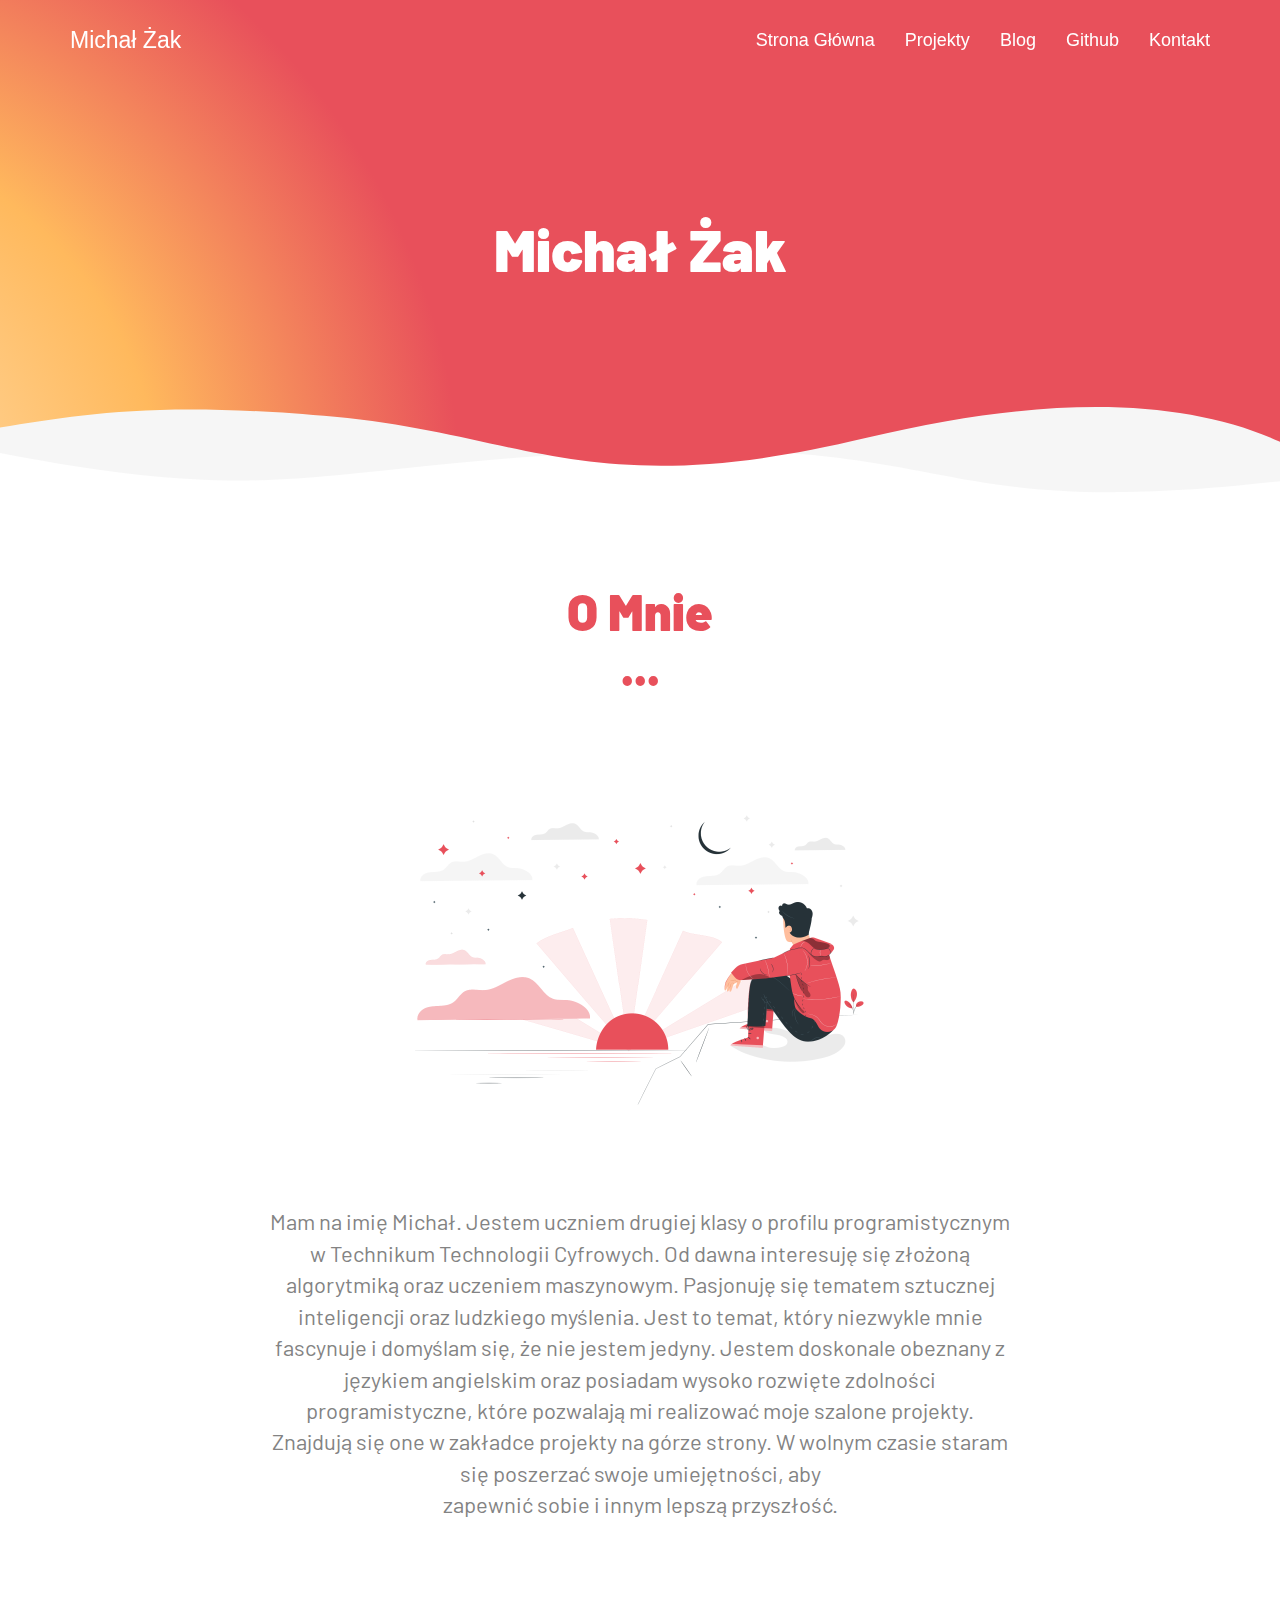
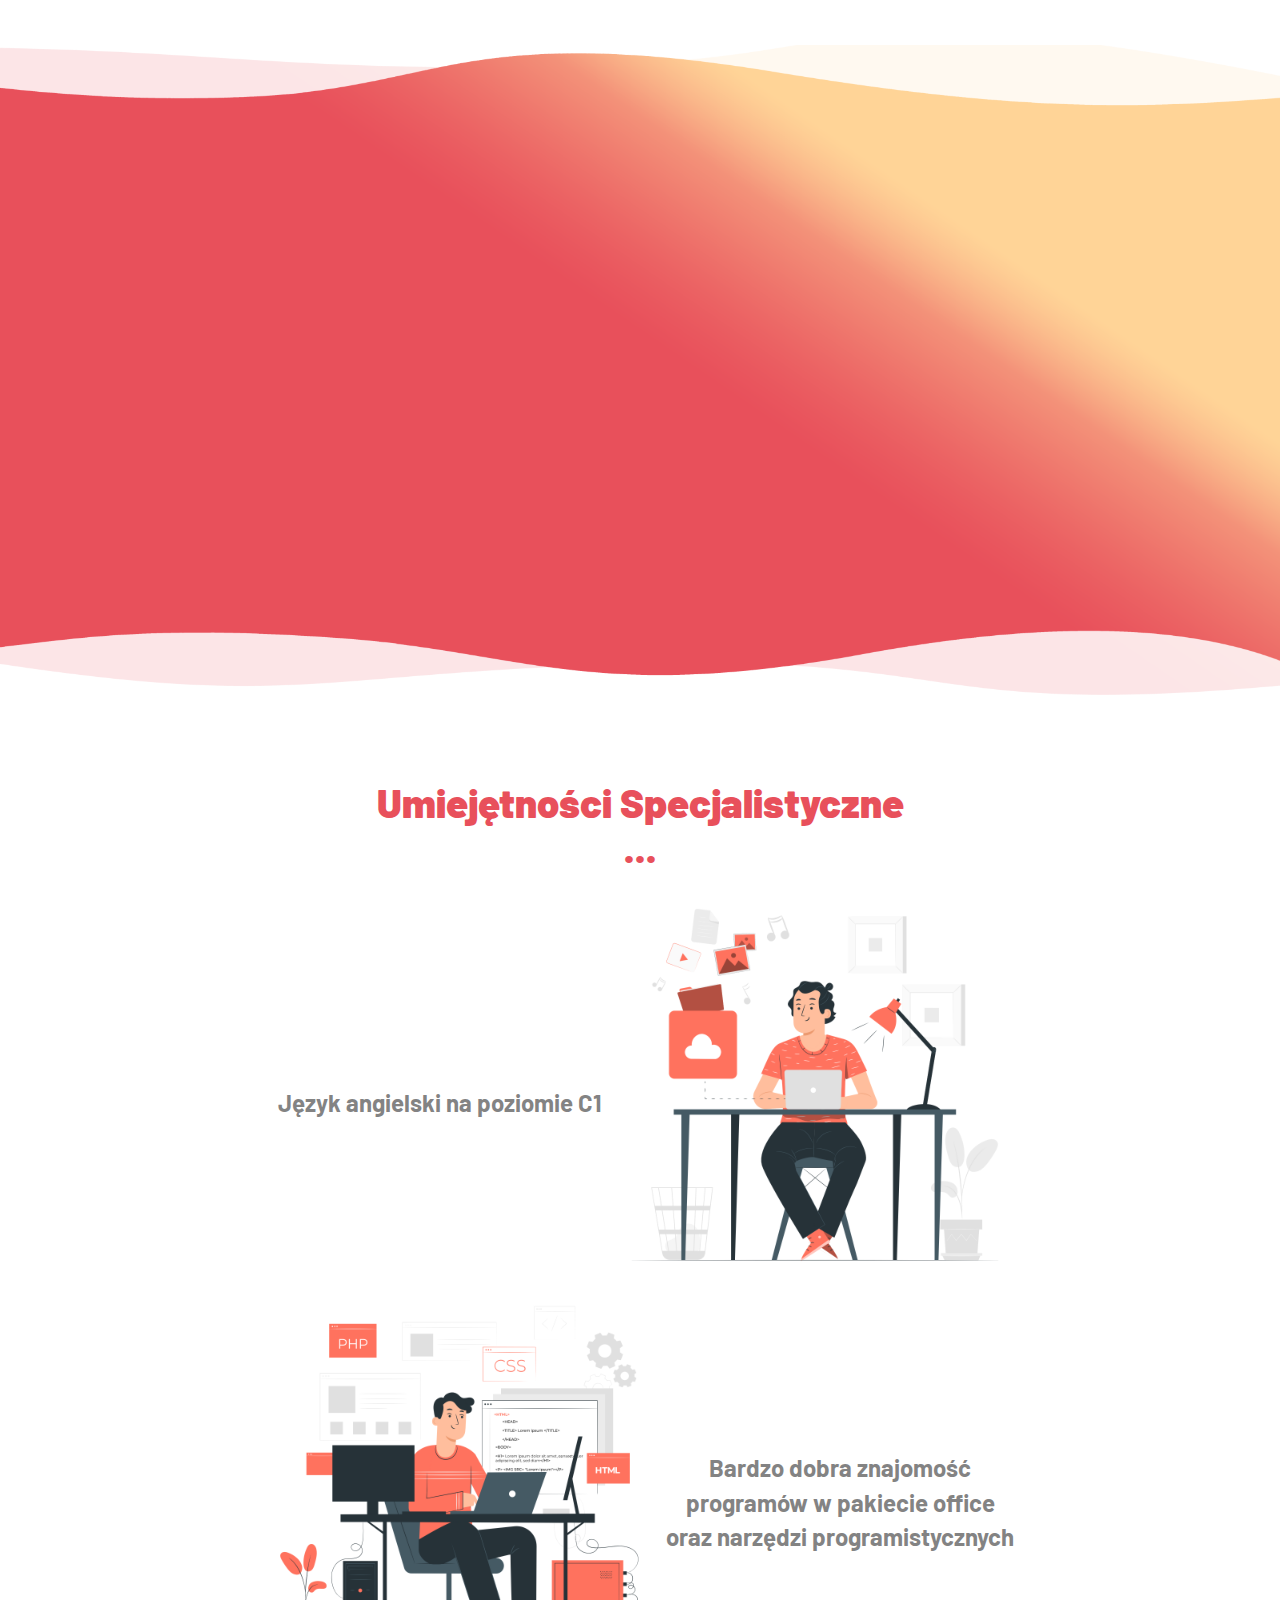
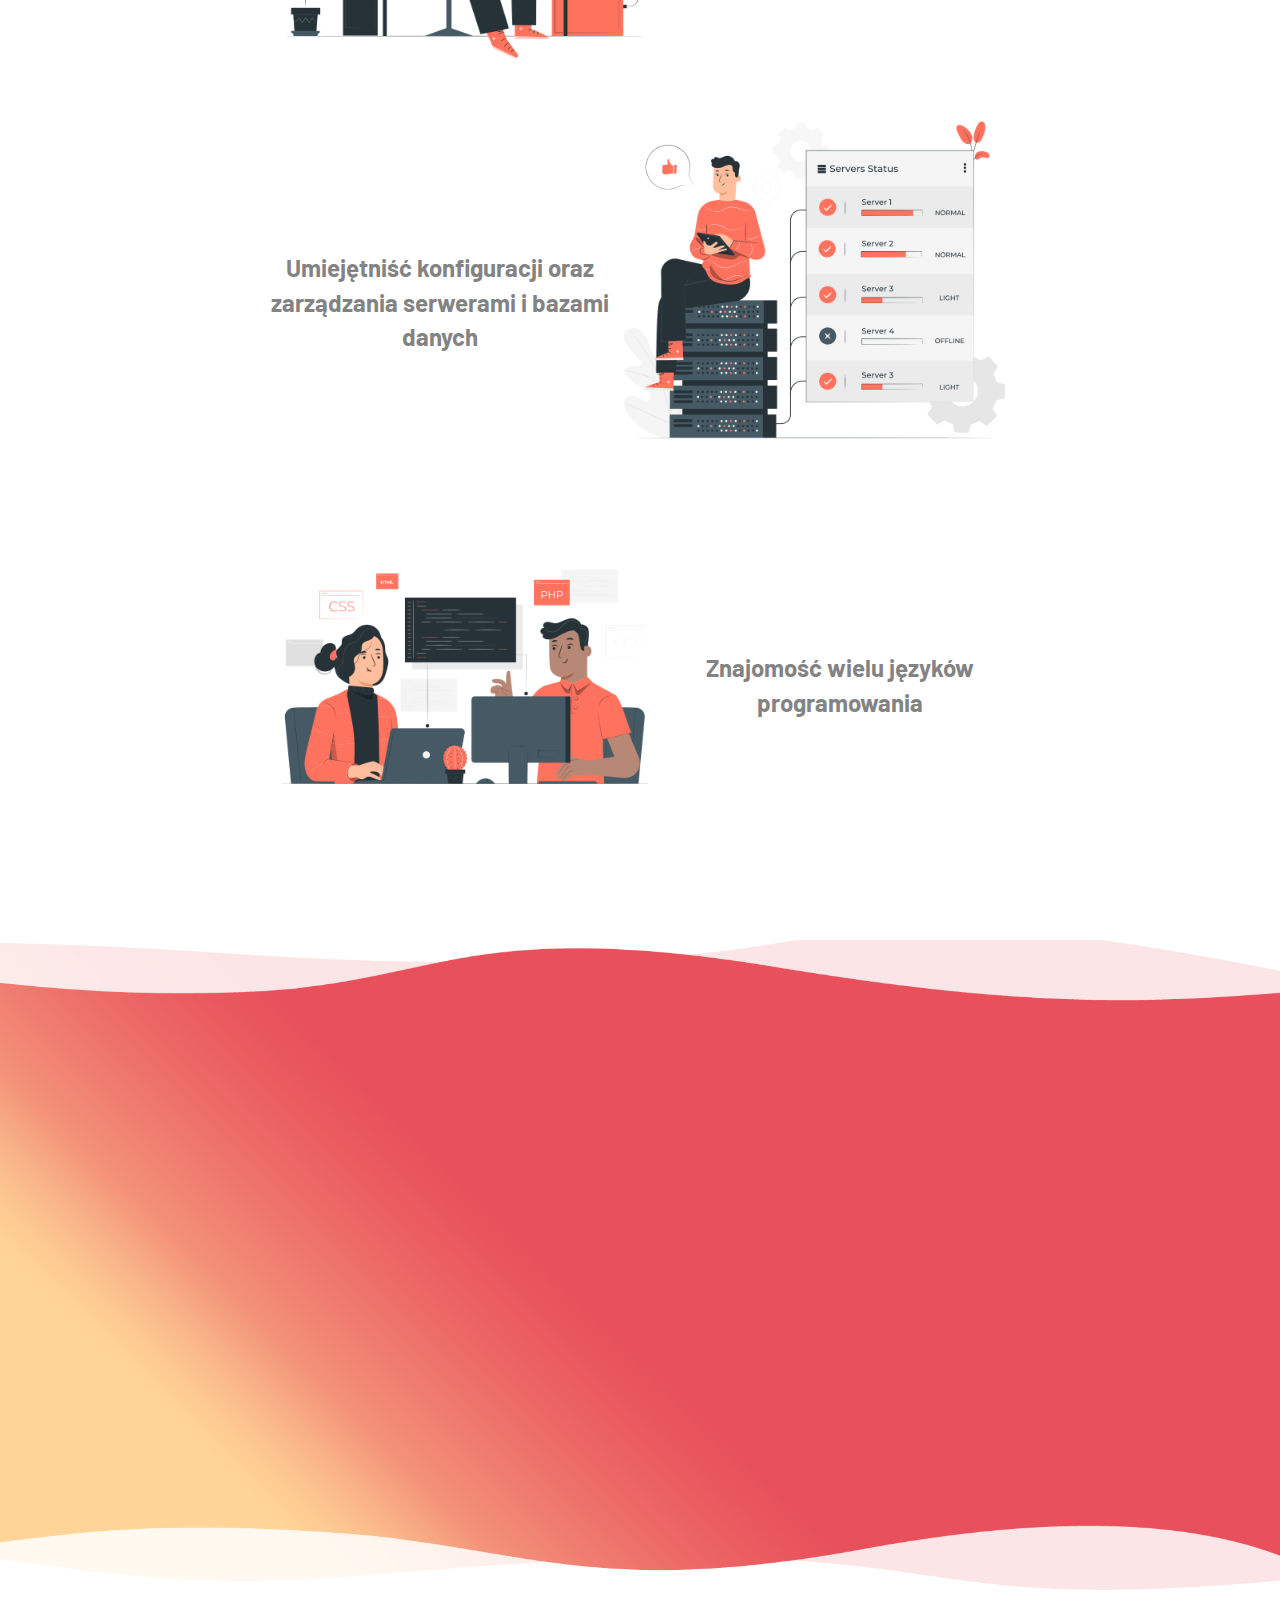
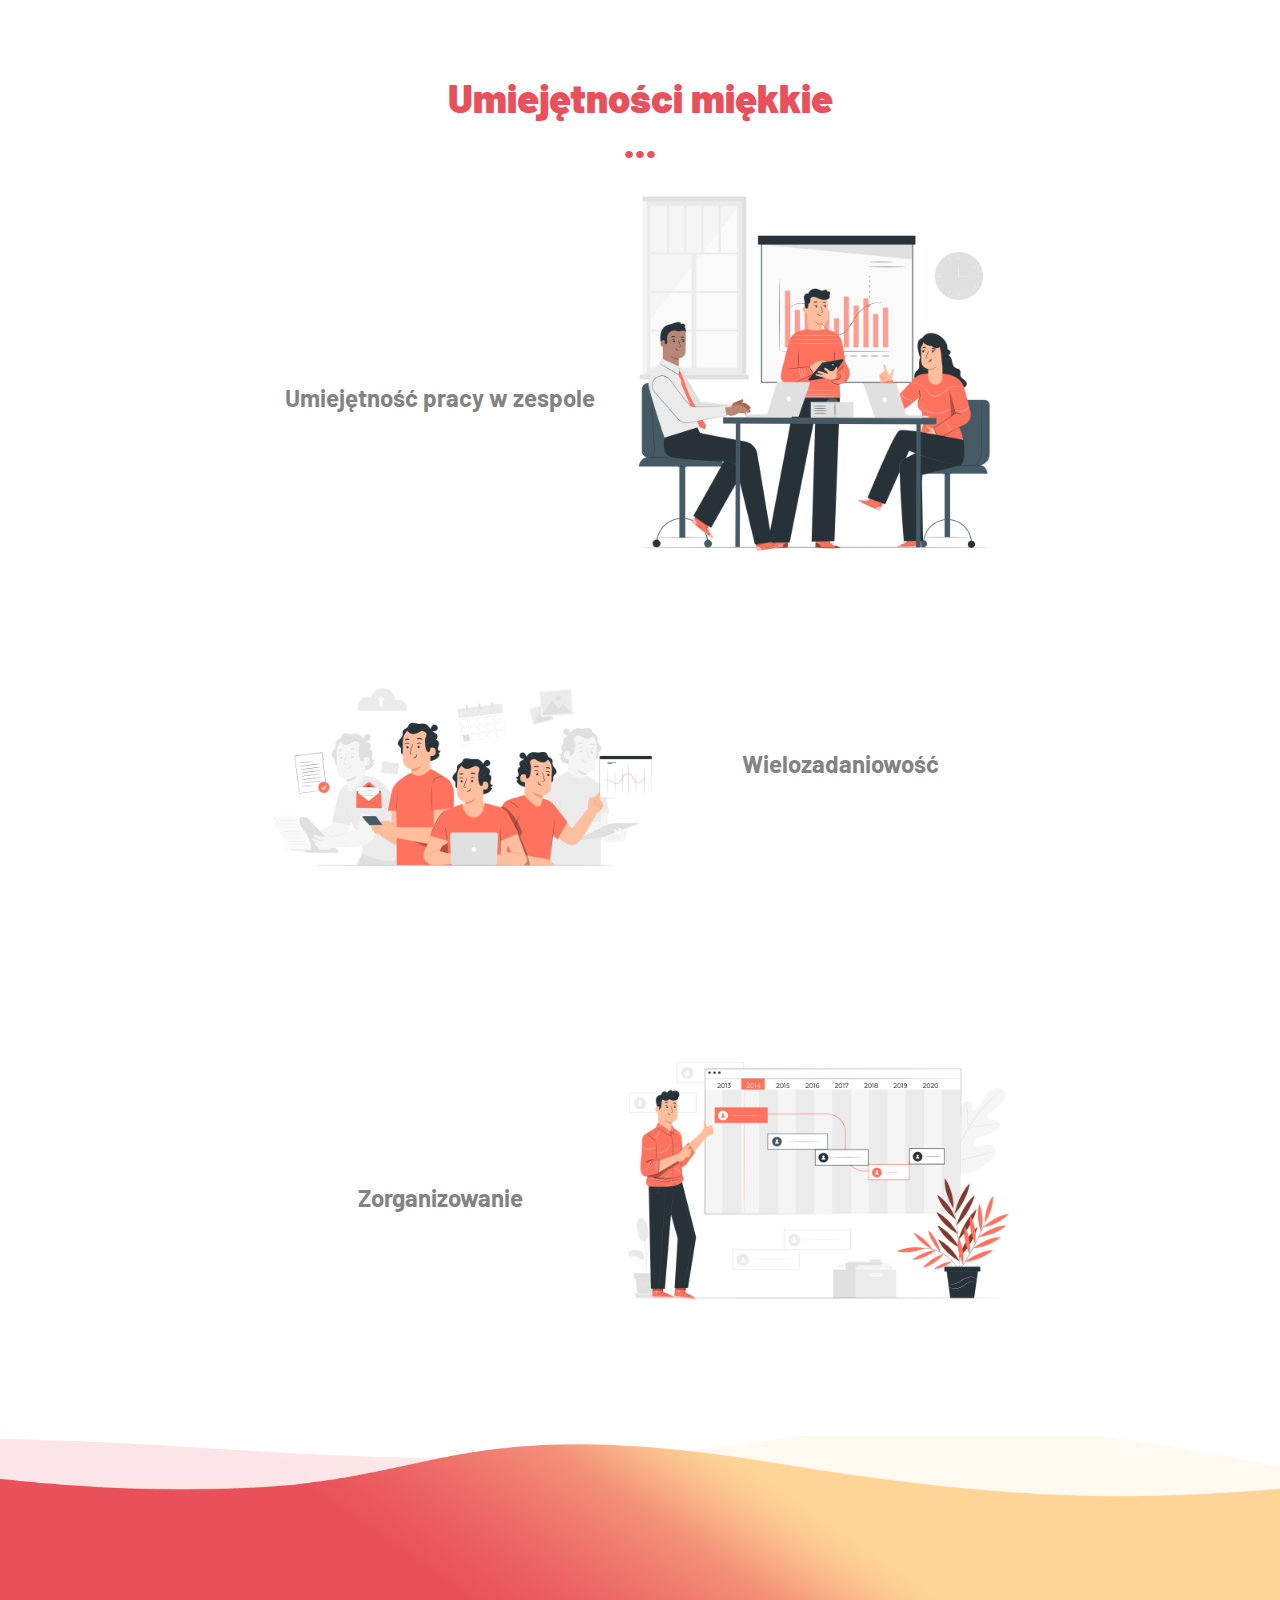
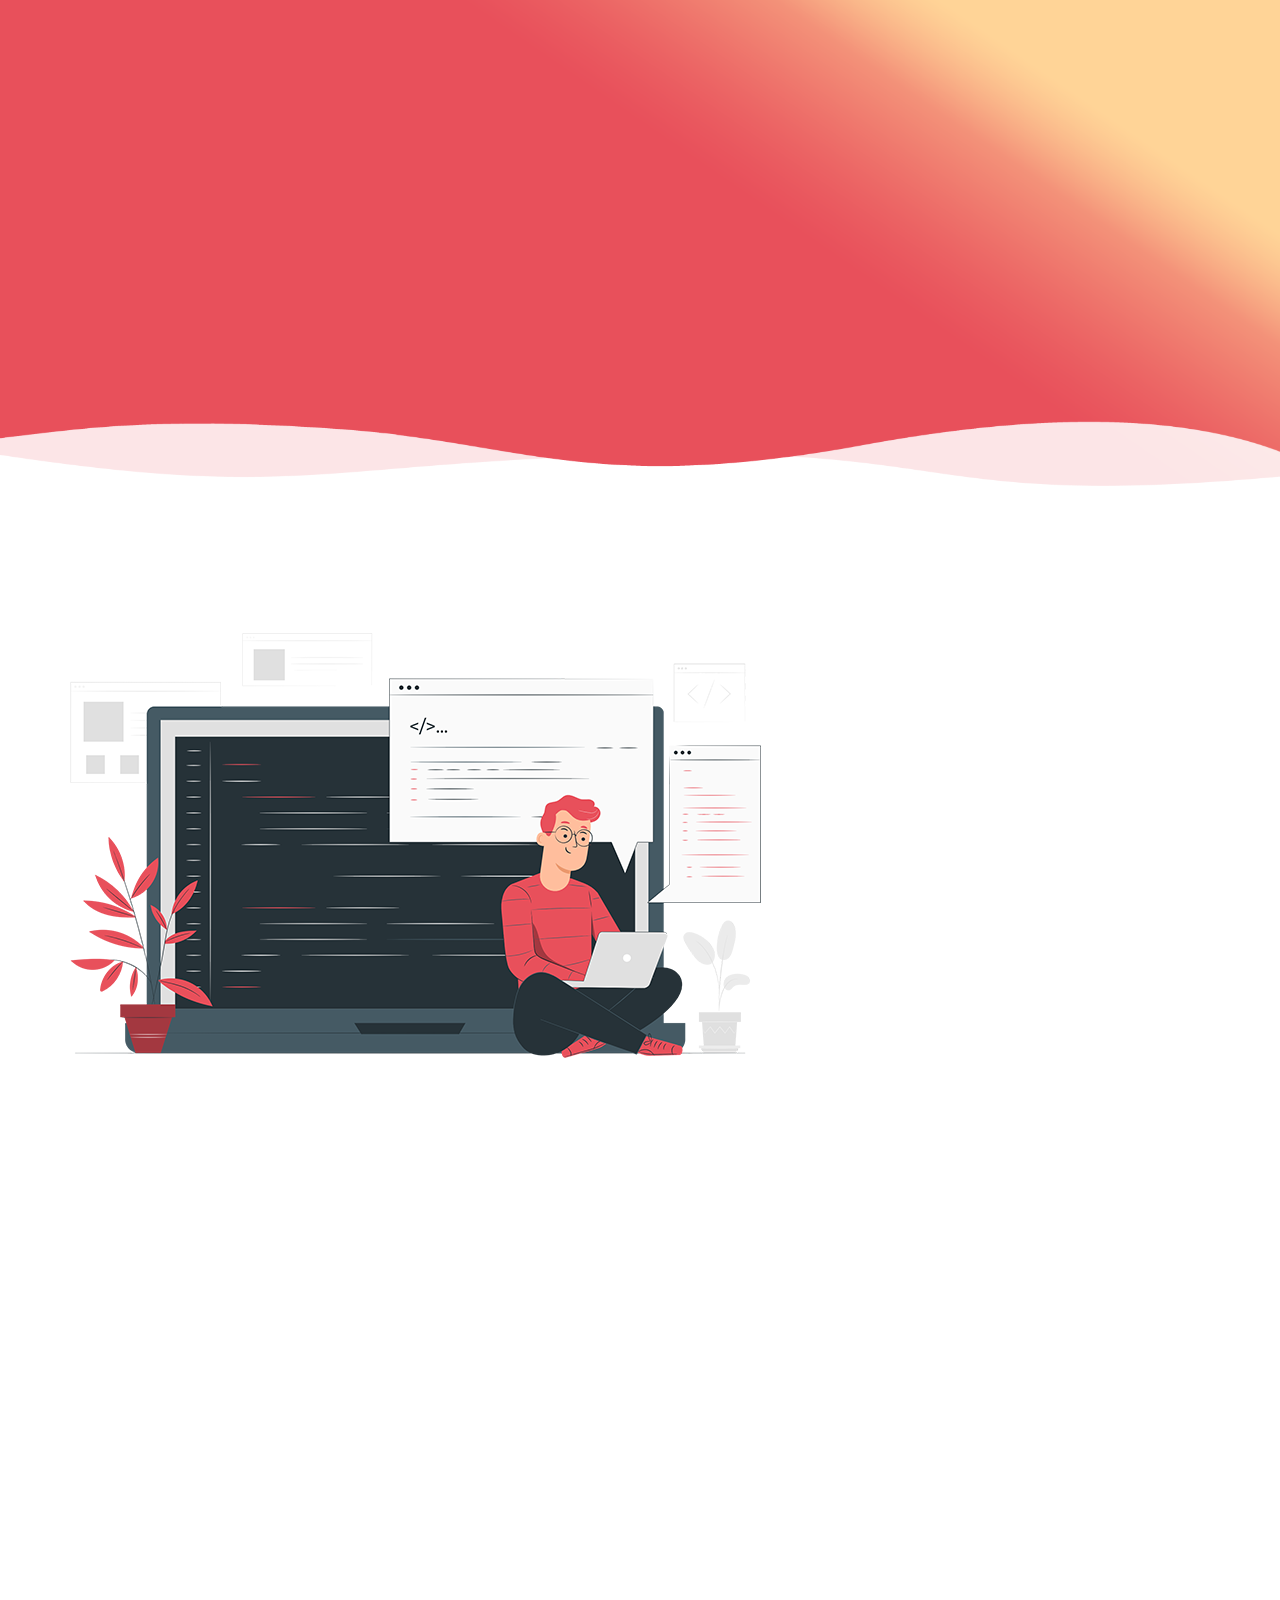
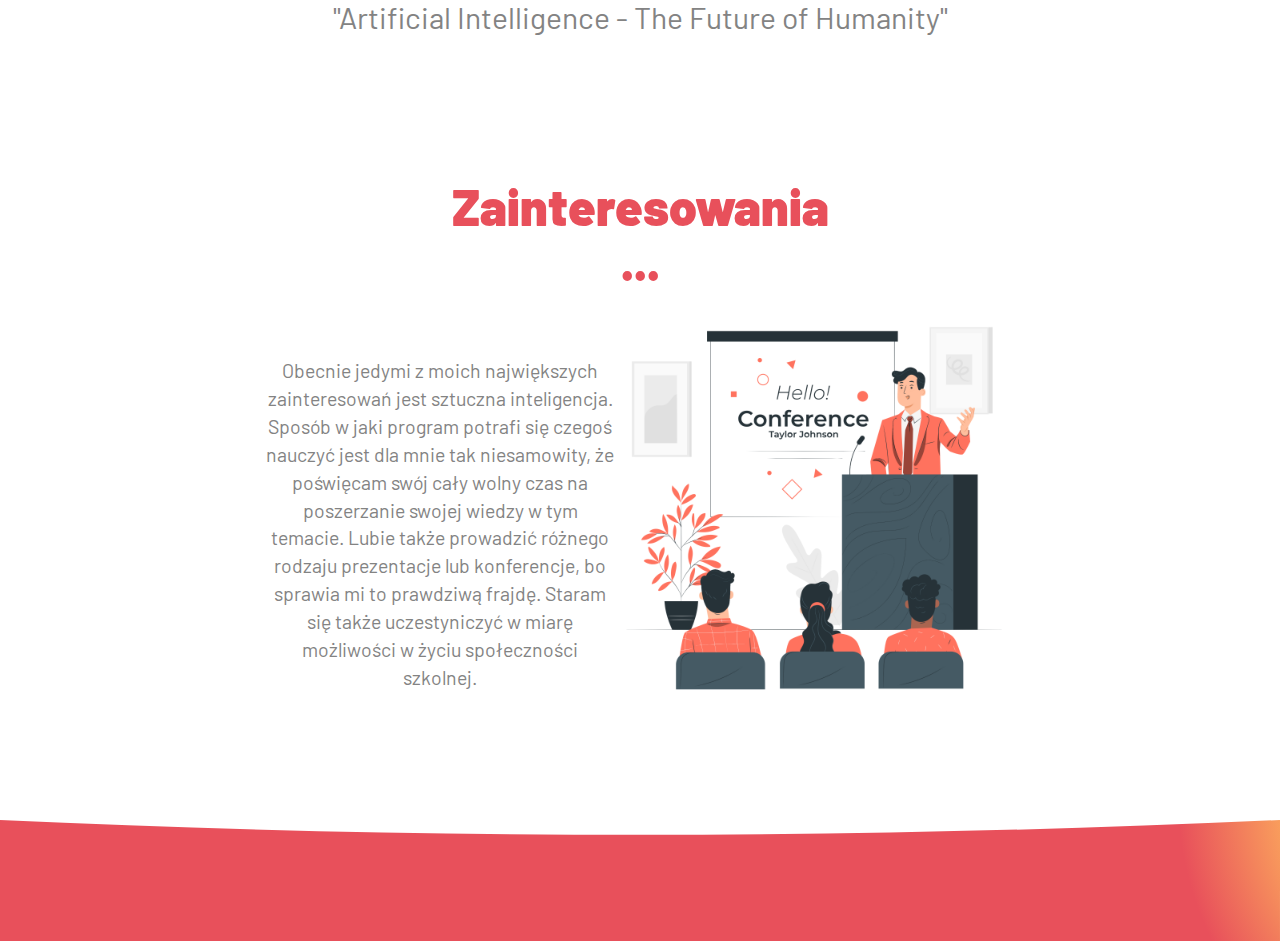
==== commit 6b2827bd: "Website" ====
--- a/index.html
+++ b/index.html
@@ -7,8 +7,7 @@
     <meta content = "IE=edge" http-equiv = "X-UA-Compatible">
     <meta content = "no" name = "msapplication-tap-highlight">
     <meta content = "width=device-width,initial-scale=1" name = "viewport"> 
-    
-    <link rel = "stylesheet" href = "">
+
     <link rel = "icon" href = "./assets/ICON.png">
     <link rel = "stylesheet" href = "./Styles.css" >
 
@@ -23,7 +22,7 @@
           <ul class = "nav navbar-nav navbar-right">
             <li><a href = "./index.html">Strona Główna</a></li>
             <li><a href = "./projects.html">Projekty</a></li>              
-            <li><a href = "./errors.html">Blog</a></li>
+            <li><a href = "./error.html">Blog</a></li>
             <li><a href = "https://github.com/MichalZak17">Github</a></li>
             <li><a href = "./error.html">Kontakt</a></li>
           </ul>
@@ -52,7 +51,7 @@
             <img align = "center" height= "500" width = "500" src = "./assets/IMG-04.png">
 
             <p style = "font-family:barlow; font-size:22px;">
-              Mam na imię Michał. Jestem uczniem drugiej klasy o profilu programistycznym w Zespole Szkół Łączności.
+              Mam na imię Michał. Jestem uczniem drugiej klasy o profilu programistycznym w Technikum Technologii Cyfrowych.
               Od dawna interesuję się złożoną algorytmiką oraz uczeniem maszynowym. Pasjonuję się
               tematem sztucznej inteligencji oraz ludzkiego myślenia. Jest to temat, który niezwykle
               mnie fascynuje i domyślam się, że nie jestem jedyny. Jestem doskonale obeznany z językiem 
@@ -199,4 +198,4 @@
       scrollRevelation('.reveal');
     });
   </script> <script type="text/javascript" src="./Scripts.js"></script></body>
-</html>+</html>
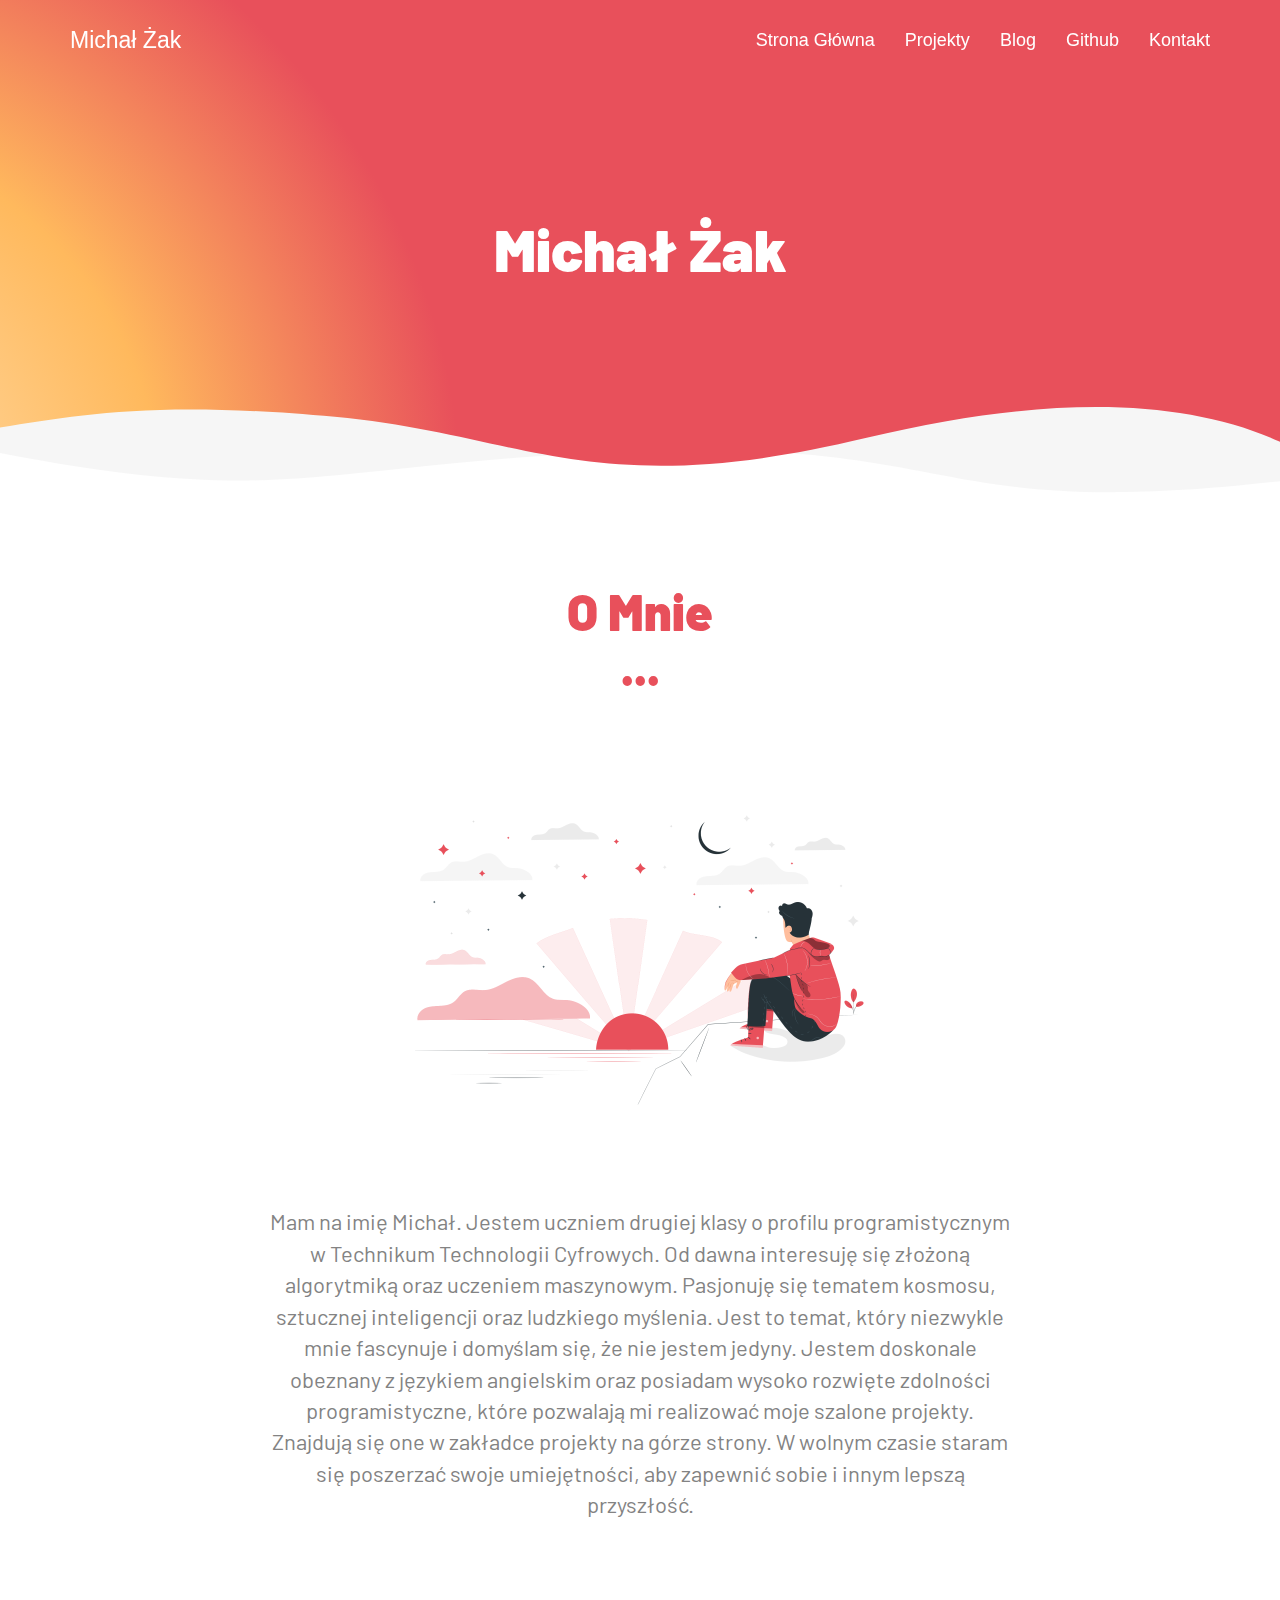
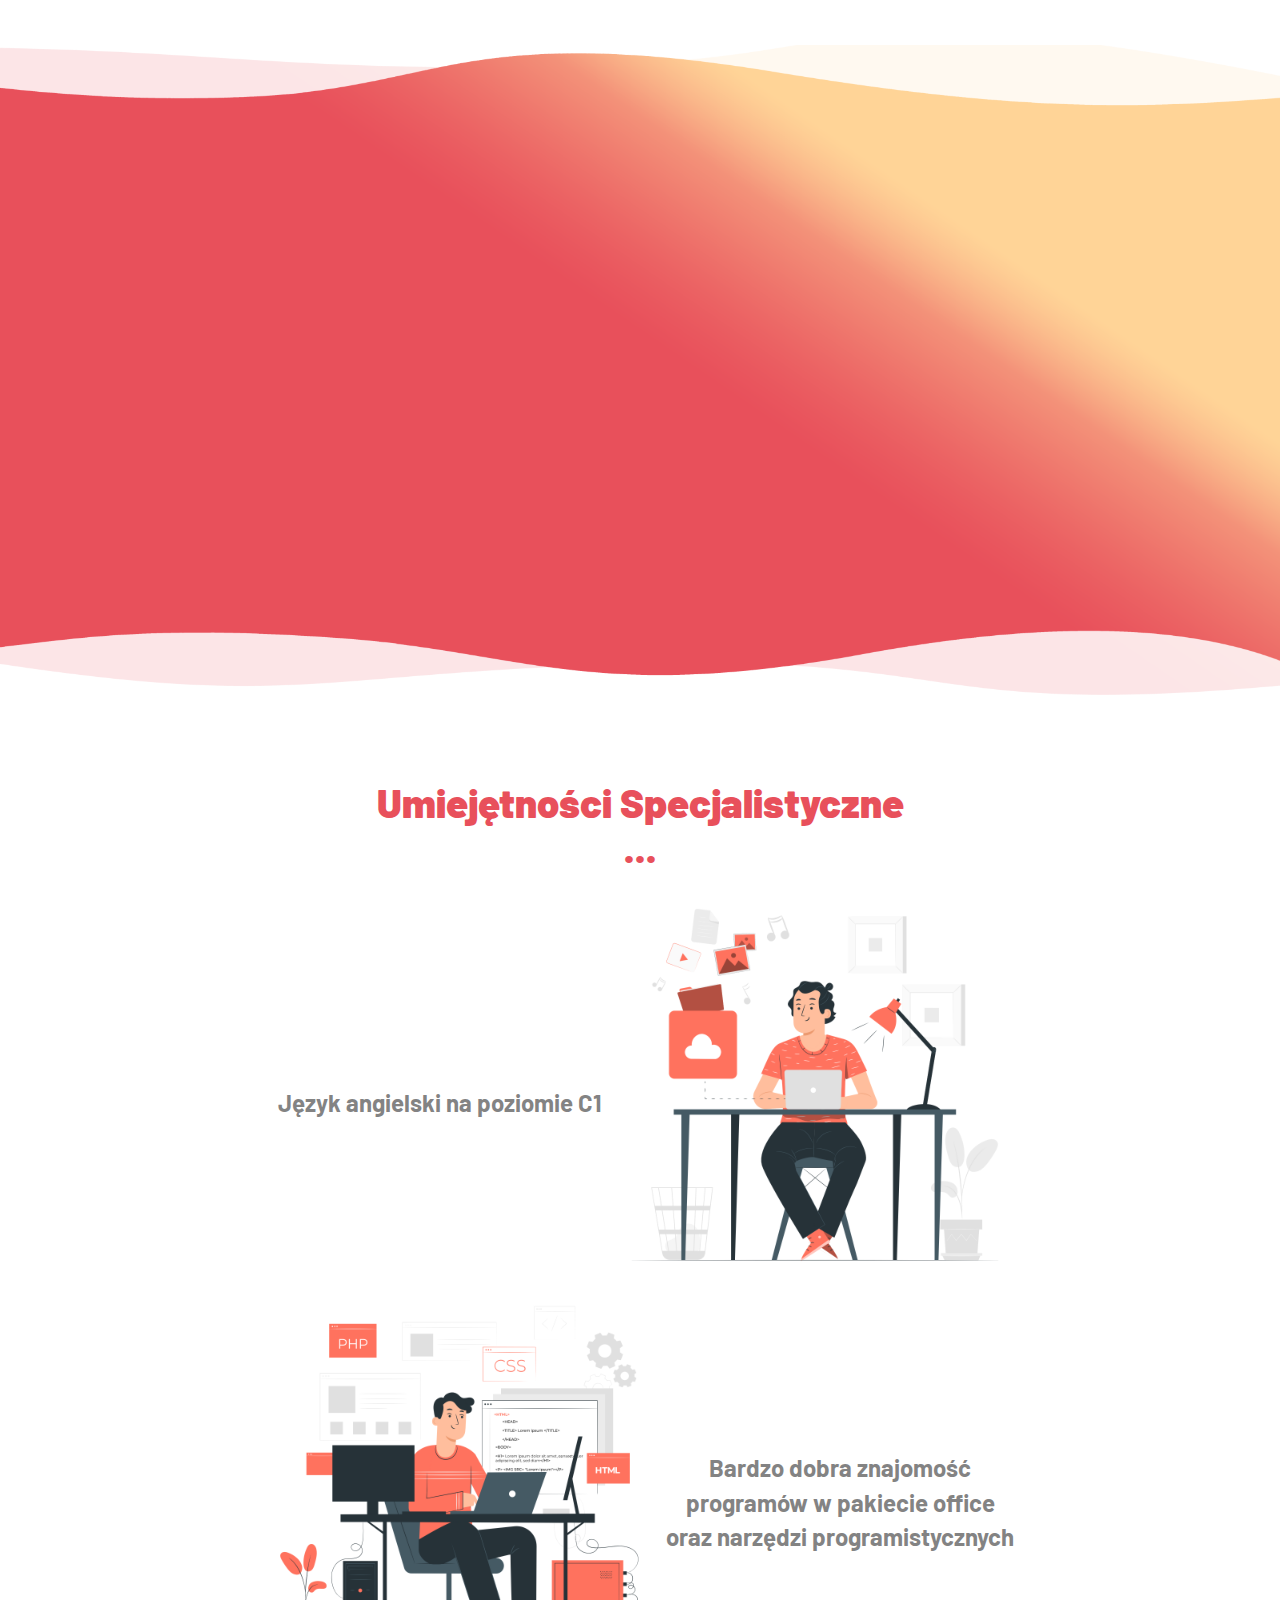
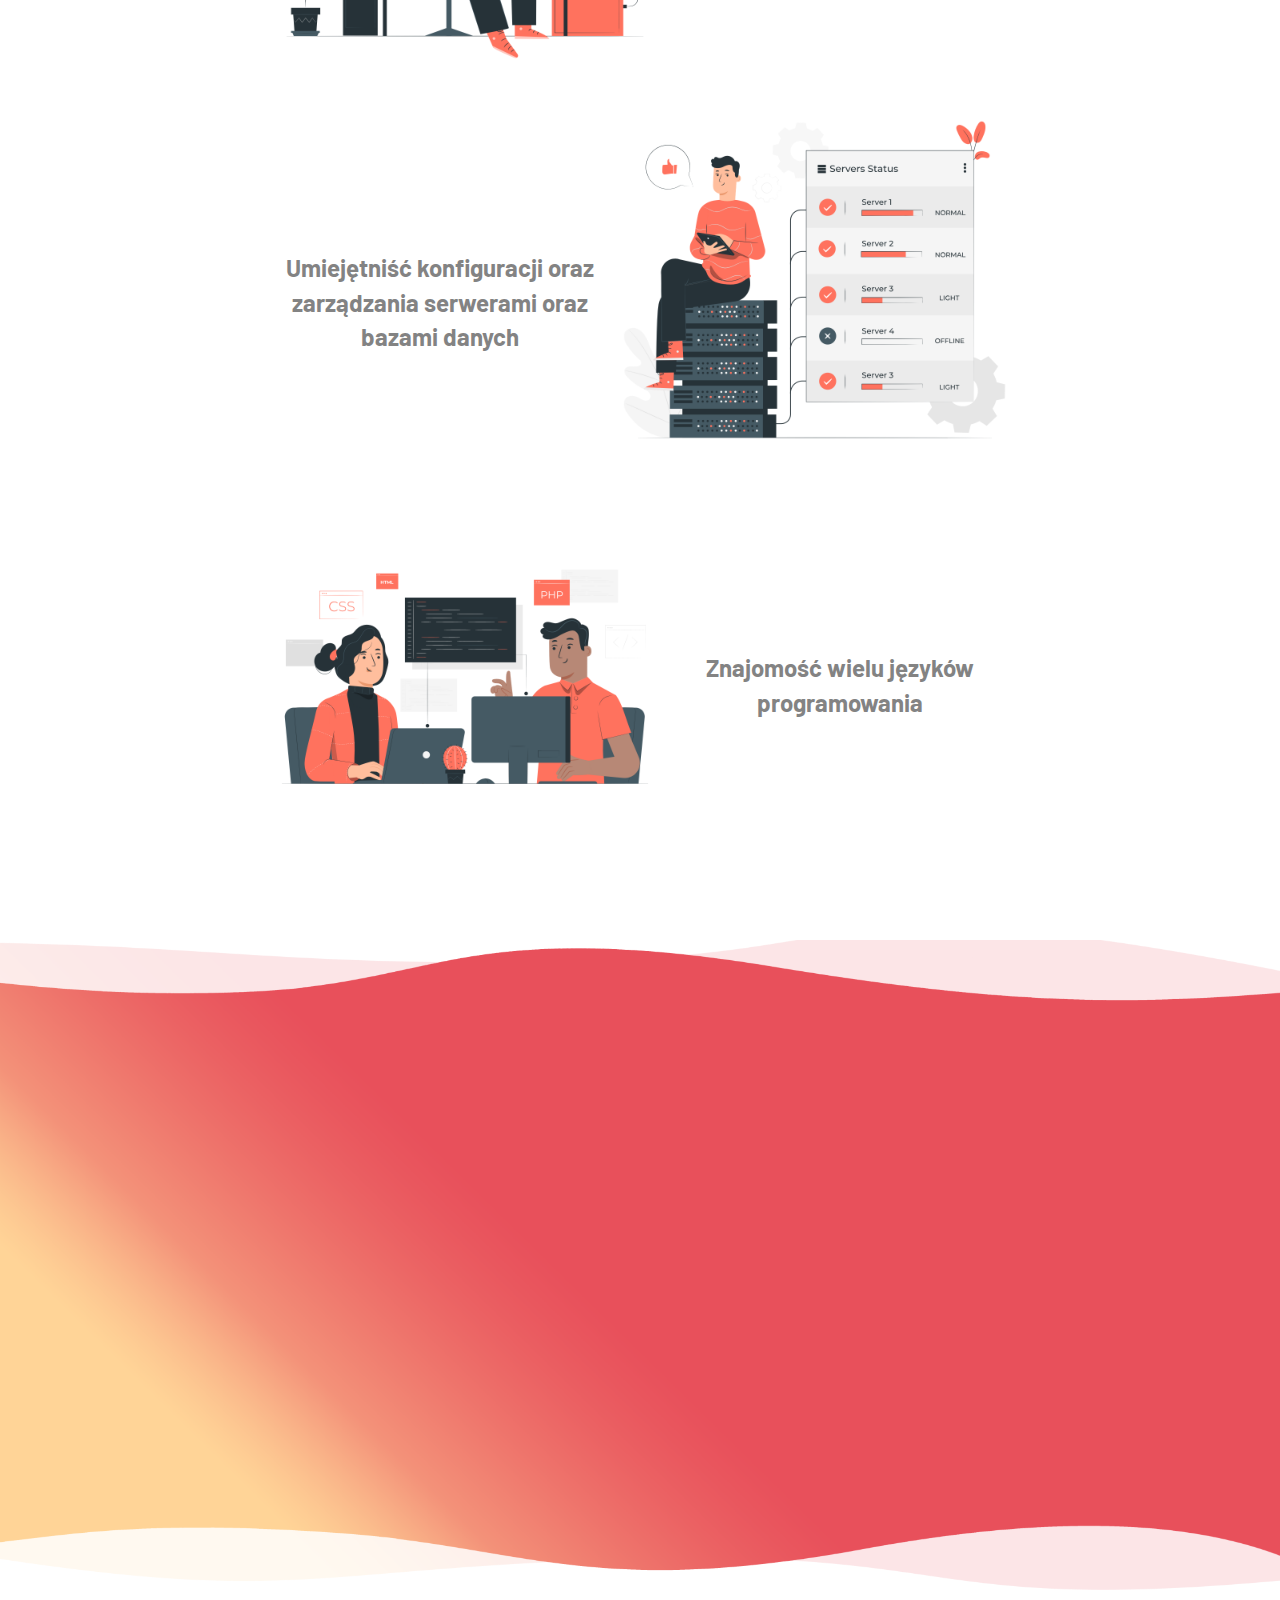
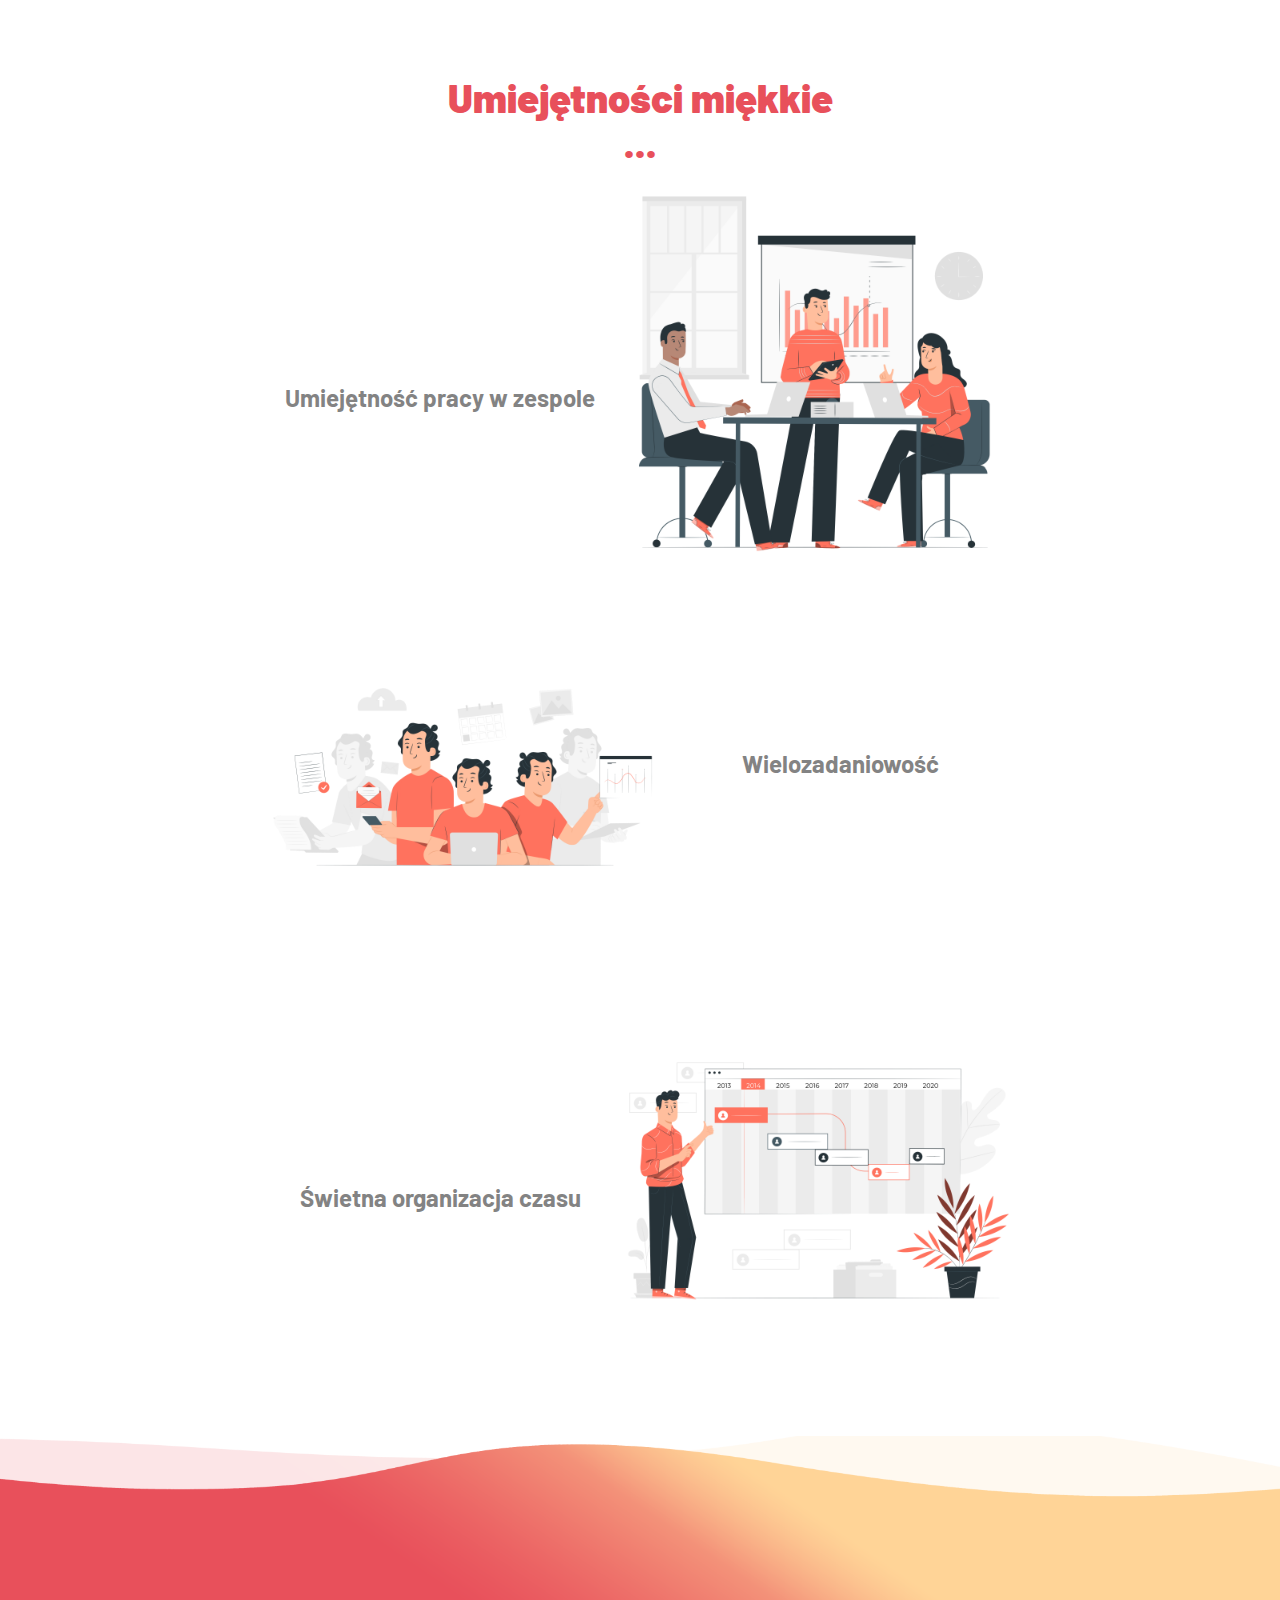
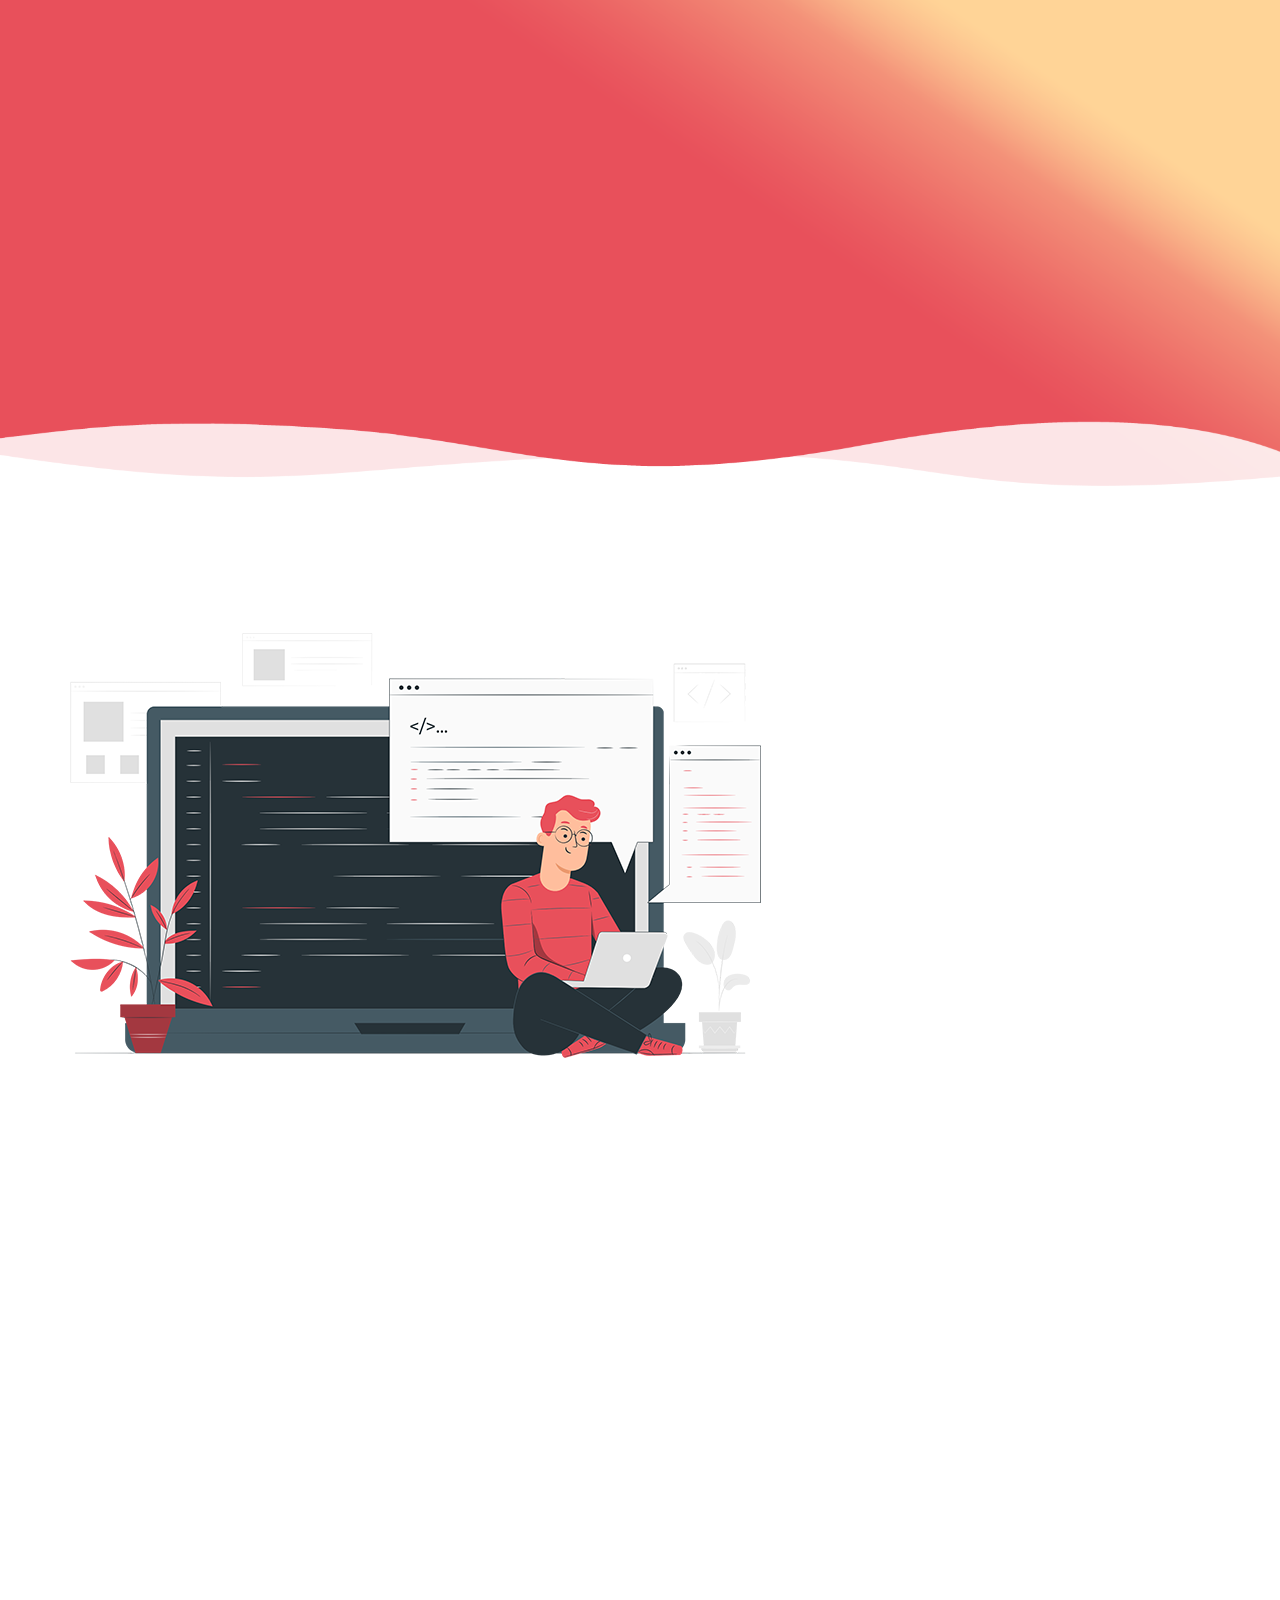
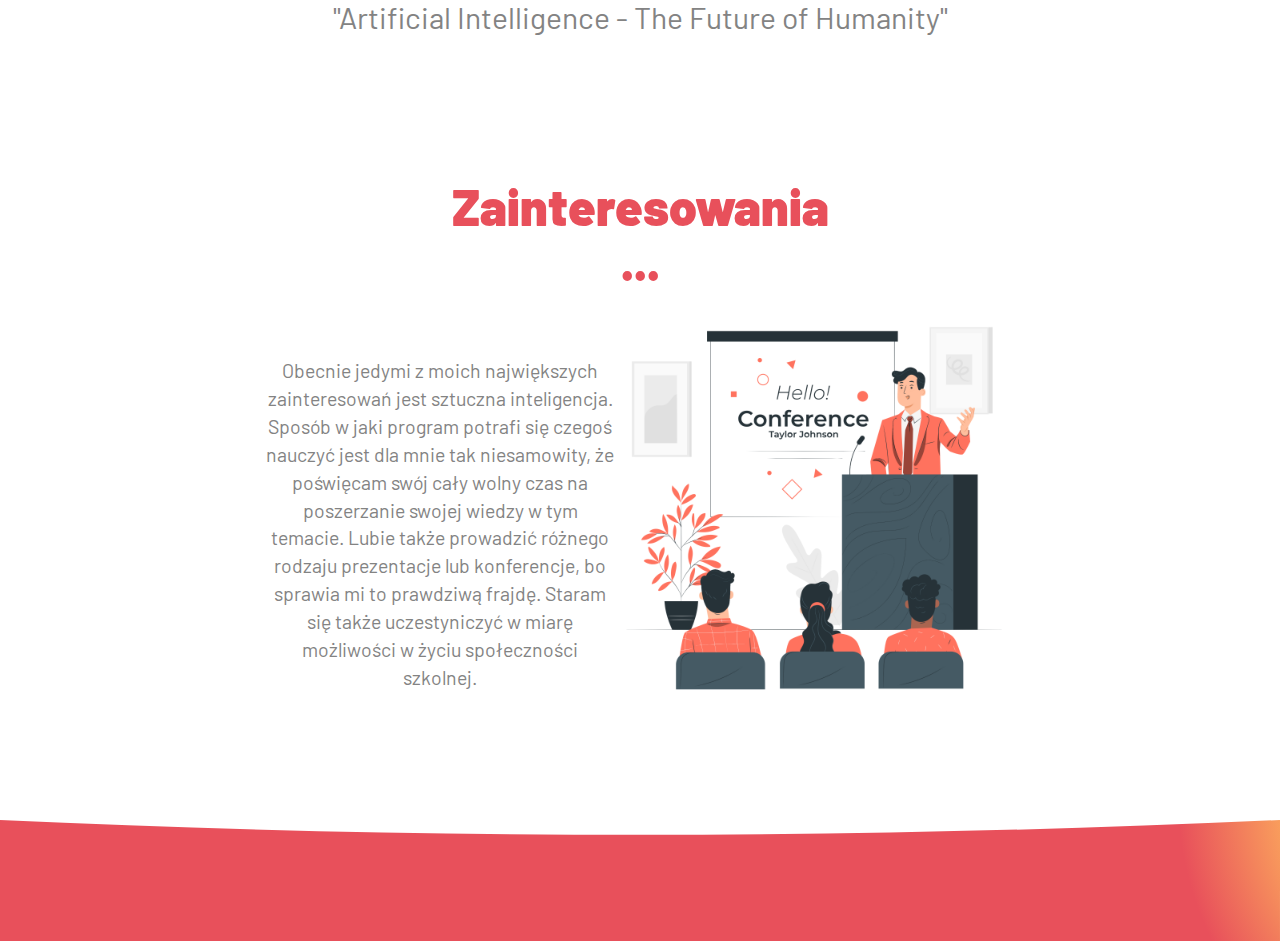
==== commit 9e557ffa: "Website" ====
--- a/index.html
+++ b/index.html
@@ -51,14 +51,15 @@
             <img align = "center" height= "500" width = "500" src = "./assets/IMG-04.png">
 
             <p style = "font-family:barlow; font-size:22px;">
-              Mam na imię Michał. Jestem uczniem drugiej klasy o profilu programistycznym w Technikum Technologii Cyfrowych.
-              Od dawna interesuję się złożoną algorytmiką oraz uczeniem maszynowym. Pasjonuję się
-              tematem sztucznej inteligencji oraz ludzkiego myślenia. Jest to temat, który niezwykle
-              mnie fascynuje i domyślam się, że nie jestem jedyny. Jestem doskonale obeznany z językiem 
-              angielskim oraz posiadam wysoko rozwięte zdolności programistyczne, które pozwalają mi
-              realizować moje szalone projekty. Znajdują się one w zakładce projekty na górze strony.
-              W wolnym czasie staram się poszerzać swoje umiejętności, aby<br>zapewnić sobie i innym
-              lepszą przyszłość.
+              Mam na imię Michał. Jestem uczniem drugiej klasy o profilu programistycznym w 
+              Technikum Technologii Cyfrowych. Od dawna interesuję się złożoną algorytmiką
+              oraz uczeniem maszynowym. Pasjonuję się tematem  kosmosu, sztucznej inteligencji
+              oraz ludzkiego myślenia. Jest to temat, który niezwykle mnie fascynuje i domyślam
+              się, że nie jestem jedyny. Jestem doskonale obeznany z językiem angielskim
+              oraz posiadam wysoko rozwięte zdolności programistyczne, które pozwalają mi
+              realizować moje szalone projekty. Znajdują się one w zakładce projekty na 
+              górze strony. W wolnym czasie staram się poszerzać swoje umiejętności, aby
+              zapewnić sobie i innym lepszą przyszłość.
             </p><br><br>              
           </div>
         </div>
@@ -75,19 +76,21 @@
           <div class = "text-center">
             <h2 style = "font-family:barlow; font-size:40px;">Umiejętności Specjalistyczne</h2>
             <img align = "right" height="400" width = "400" src = "./assets/IMG-06.png">
-            <p align = "center" style = "font-family:barlow; font-size:24px;"> <br><br><br><br><br><br><b>Język angielski na poziomie C1</b></p>
+            <p align = "center" style = "font-family:barlow; font-size:24px;"> <br><br><br><br><br><br><b>
+            Język angielski na poziomie C1</b></p>
 
             <img align = "left" height="400" width = "400" src = "./assets/IMG-07.png">
-            <p align = "center" style = "font-family:barlow; font-size:24px;"> <br><br><br><br><br><br><br><br><br><b>Bardzo dobra znajomość
-            programów w pakiecie office oraz narzędzi programistycznych</b></p>    
+            <p align = "center" style = "font-family:barlow; font-size:24px;"> <br><br><br><br><br><br><br><br><br><b>
+            Bardzo dobra znajomość programów w pakiecie office oraz narzędzi programistycznych</b></p>    
 
             <img align = "right" height="400" width = "400" src = "./assets/IMG-08.png">
             <p align = "center" style = "font-family:barlow; font-size:24px;"> <br><br><br><br><br><br><br><br><b>
-              Umiejętniść konfiguracji oraz zarządzania serwerami i bazami danych</b></p>  
+            Umiejętniść konfiguracji oraz zarządzania serwerami oraz bazami danych</b></p>  
 
           <img align = "left" height="400" width = "400" src = "./assets/IMG-09.png">
           <p align = "center" style = "font-family:barlow; font-size:24px;"> <br><br><br><br><br><br><br><br><b>
-            Znajomość wielu języków programowania</b></p> 
+          Znajomość wielu języków programowania</b></p>
+
           </div>
         </div>
       </div>
@@ -103,14 +106,17 @@
           <div class = "text-center">
             <h2 style = "font-family:barlow; font-size:40px;">Umiejętności miękkie</h2>
             <img align = "right" height="400" width = "400" src = "./assets/IMG-10.png">
-            <p align = "center" style = "font-family:barlow; font-size:24px;"> <br><br><br><br><br><br><b>Umiejętność pracy w zespole</b></p>
+            <p align = "center" style = "font-family:barlow; font-size:24px;"> <br><br><br><br><br><br><b>
+              Umiejętność pracy w zespole</b></p>
 
             <img align = "left" height="400" width = "400" src = "./assets/IMG-11.png">
-            <p align = "center" style = "font-family:barlow; font-size:24px;"> <br><br><br><br><br><br><br><br><br><b>Wielozadaniowość</b></p>    
+            <p align = "center" style = "font-family:barlow; font-size:24px;"> <br><br><br><br><br><br><br><br><br><b>
+              Wielozadaniowość</b></p>    
 
             <img align = "right" height="400" width = "400" src = "./assets/IMG-12.png">
             <p align = "center" style = "font-family:barlow; font-size:24px;"> <br><br><br><br><br><br><br><br><br><br><br><b>
-              Zorganizowanie</b></p>
+            Świetna organizacja czasu</b></p>
+
           </div>
         </div>
       </div>
@@ -198,4 +204,4 @@
       scrollRevelation('.reveal');
     });
   </script> <script type="text/javascript" src="./Scripts.js"></script></body>
-</html>
+</html>